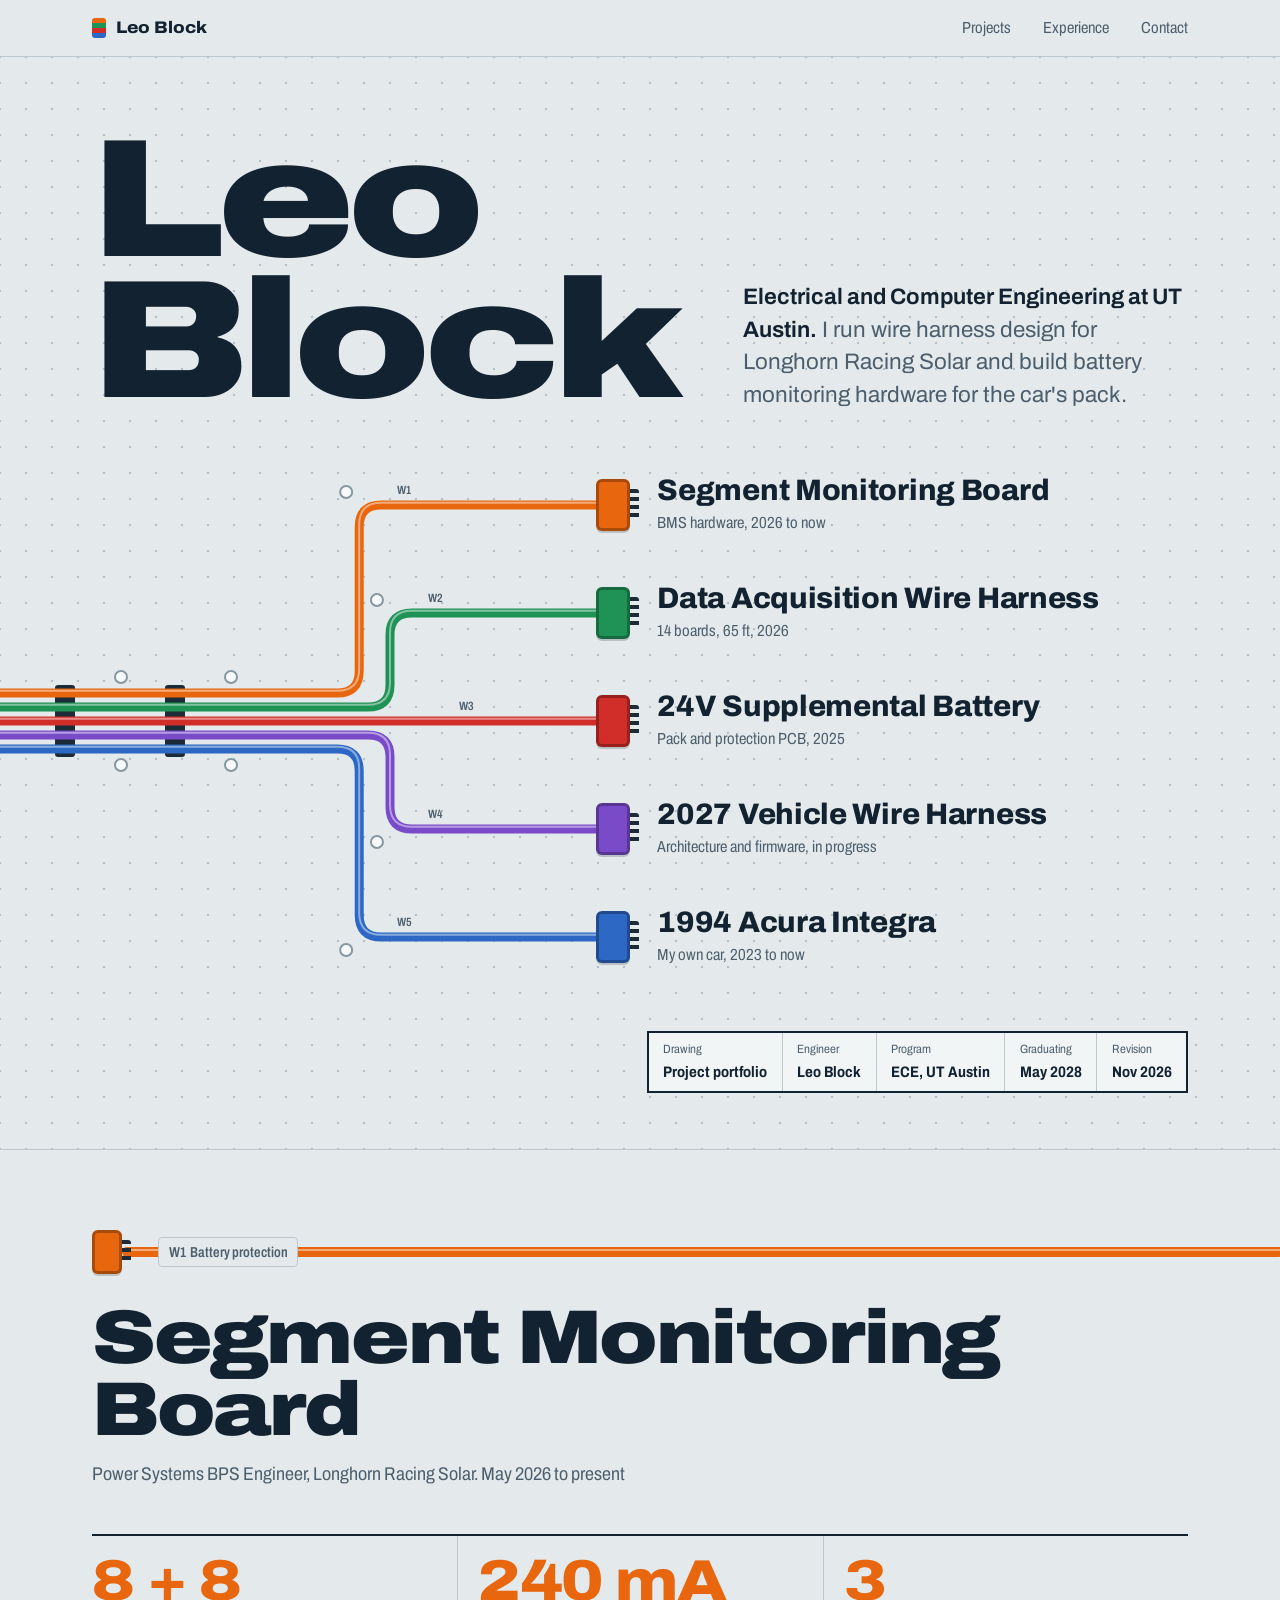
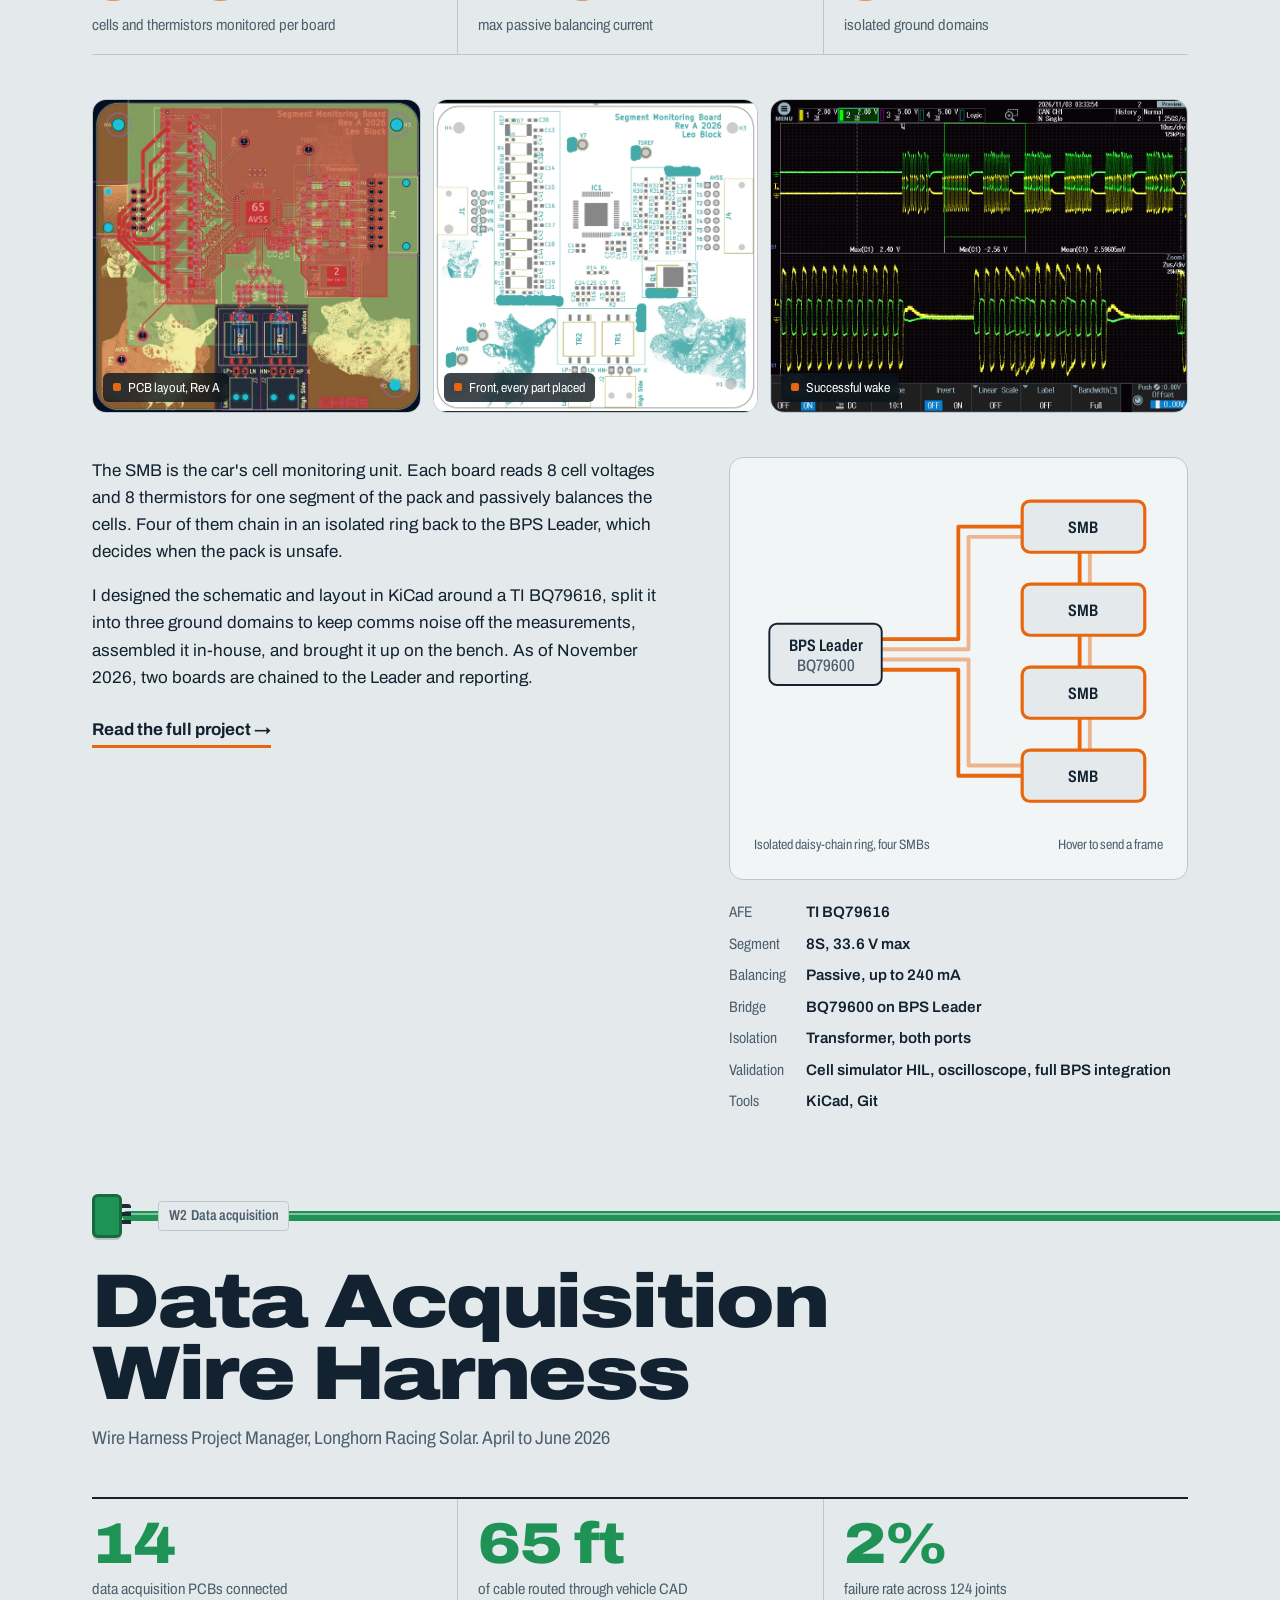
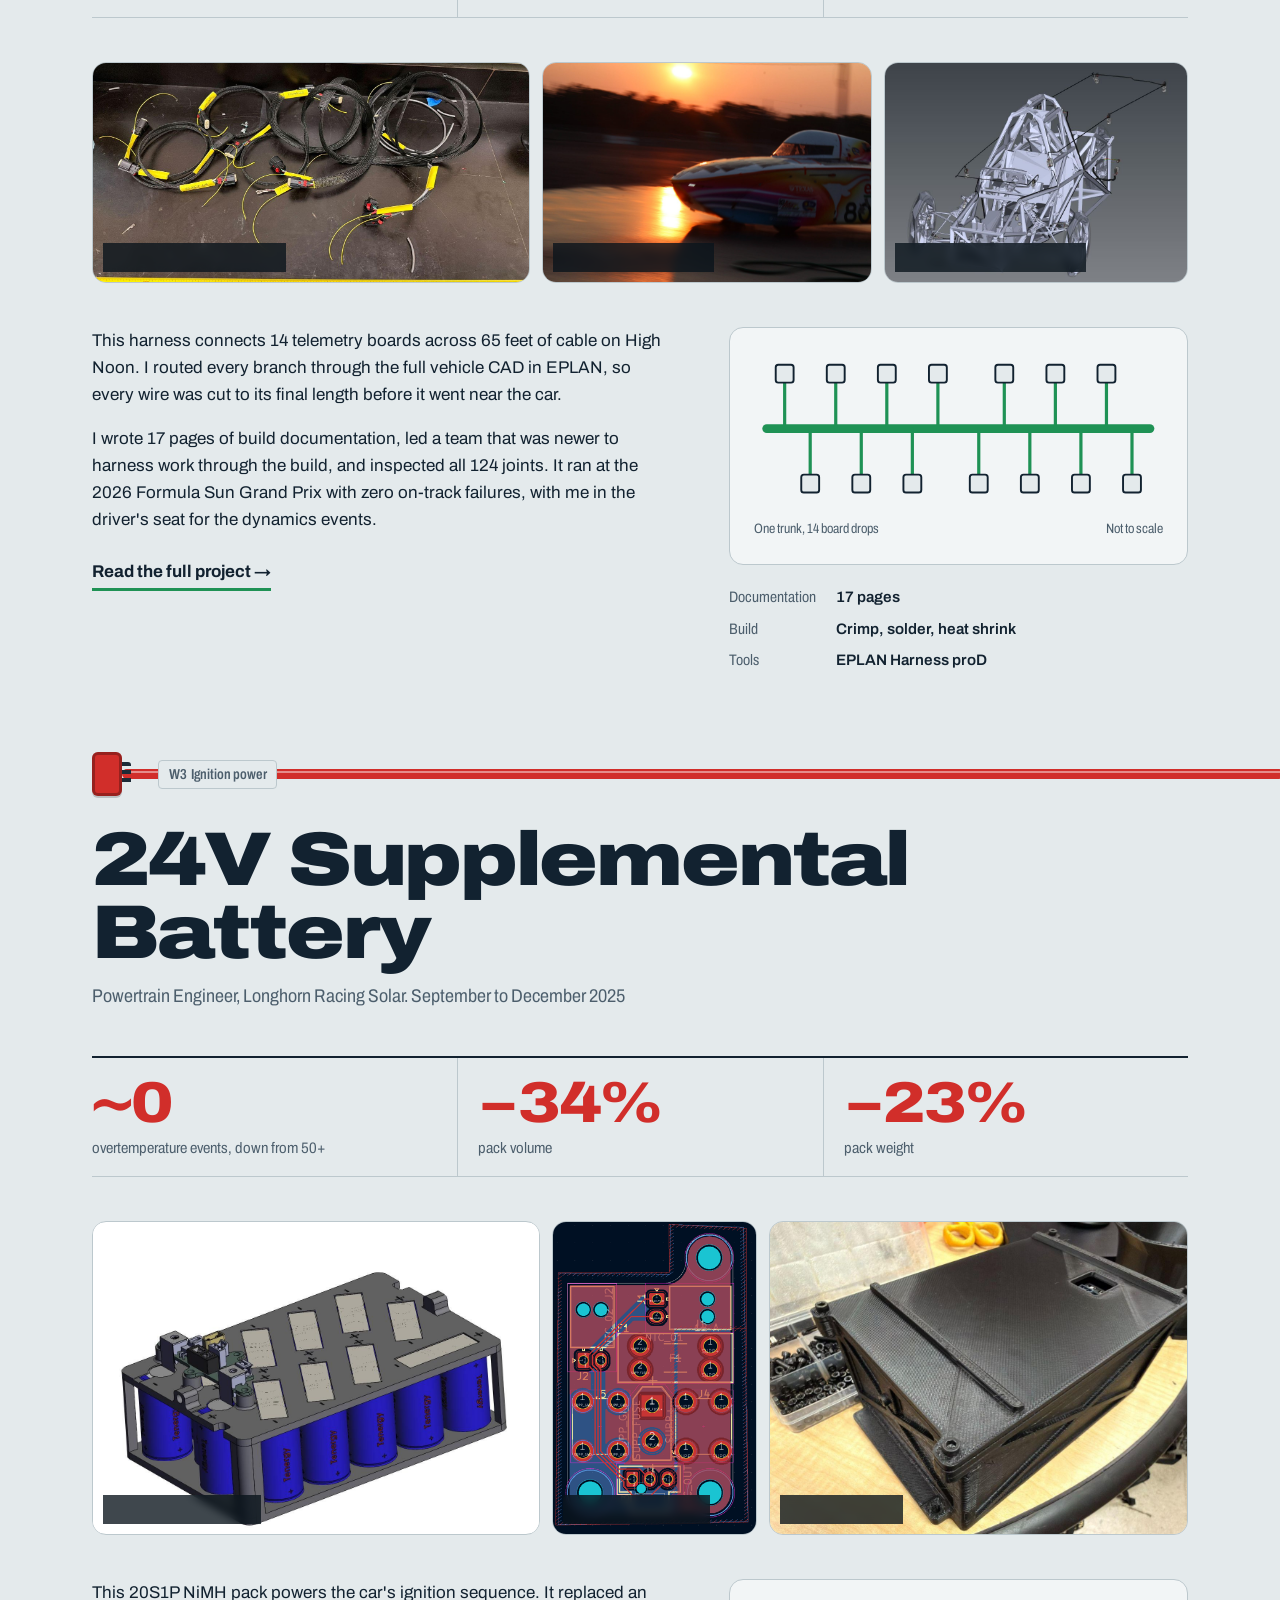
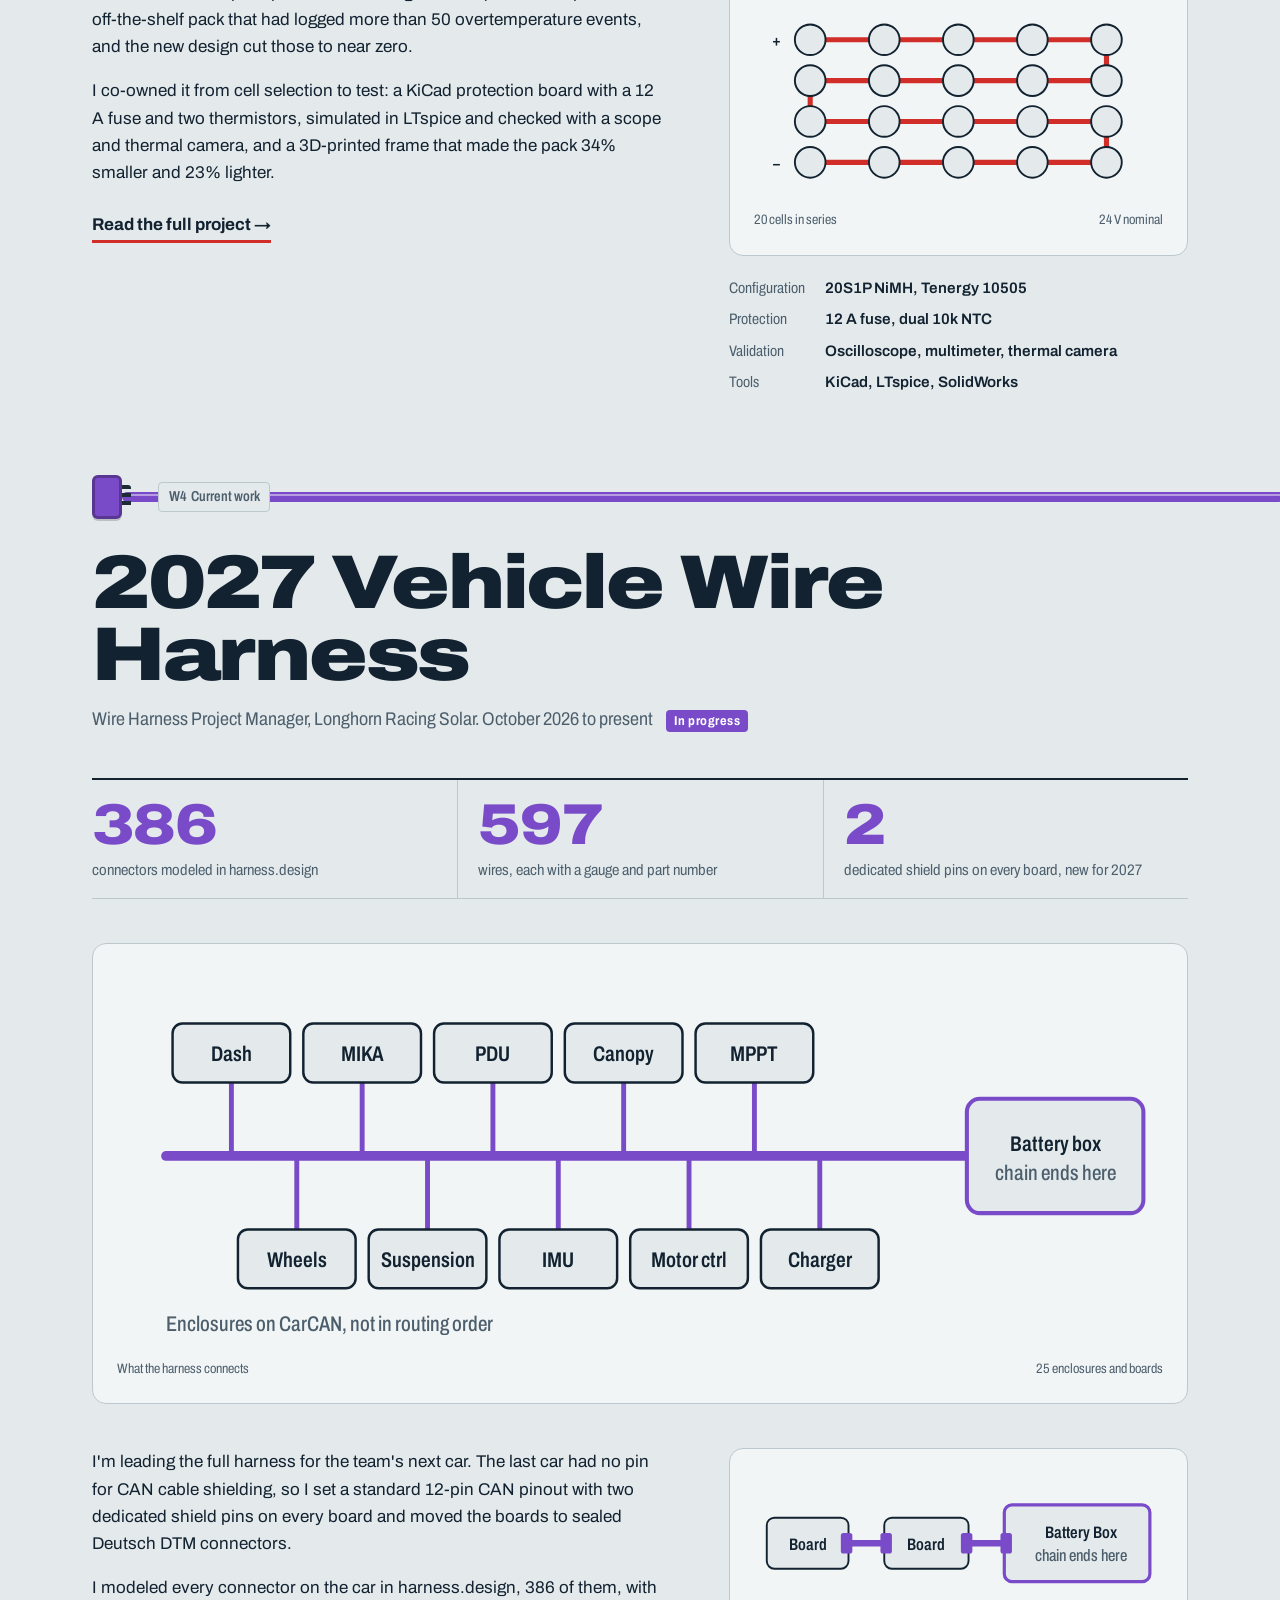
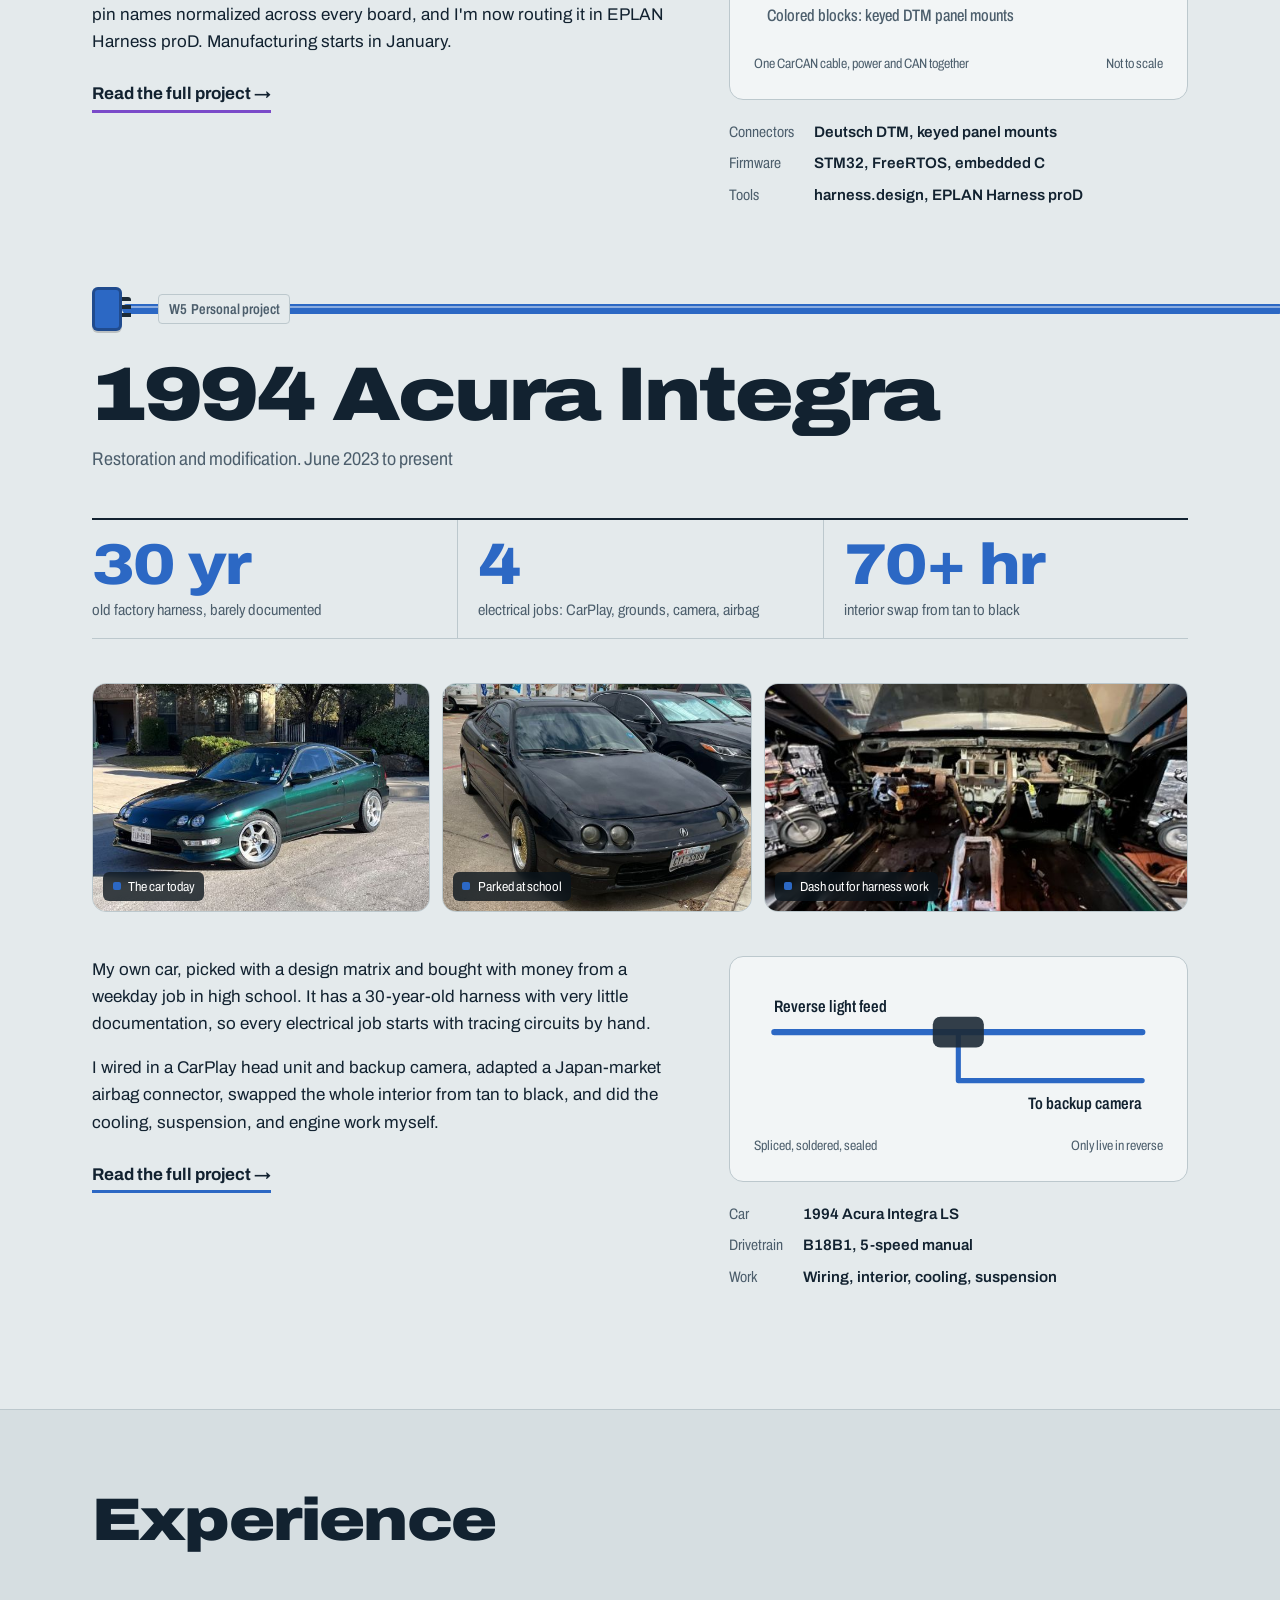
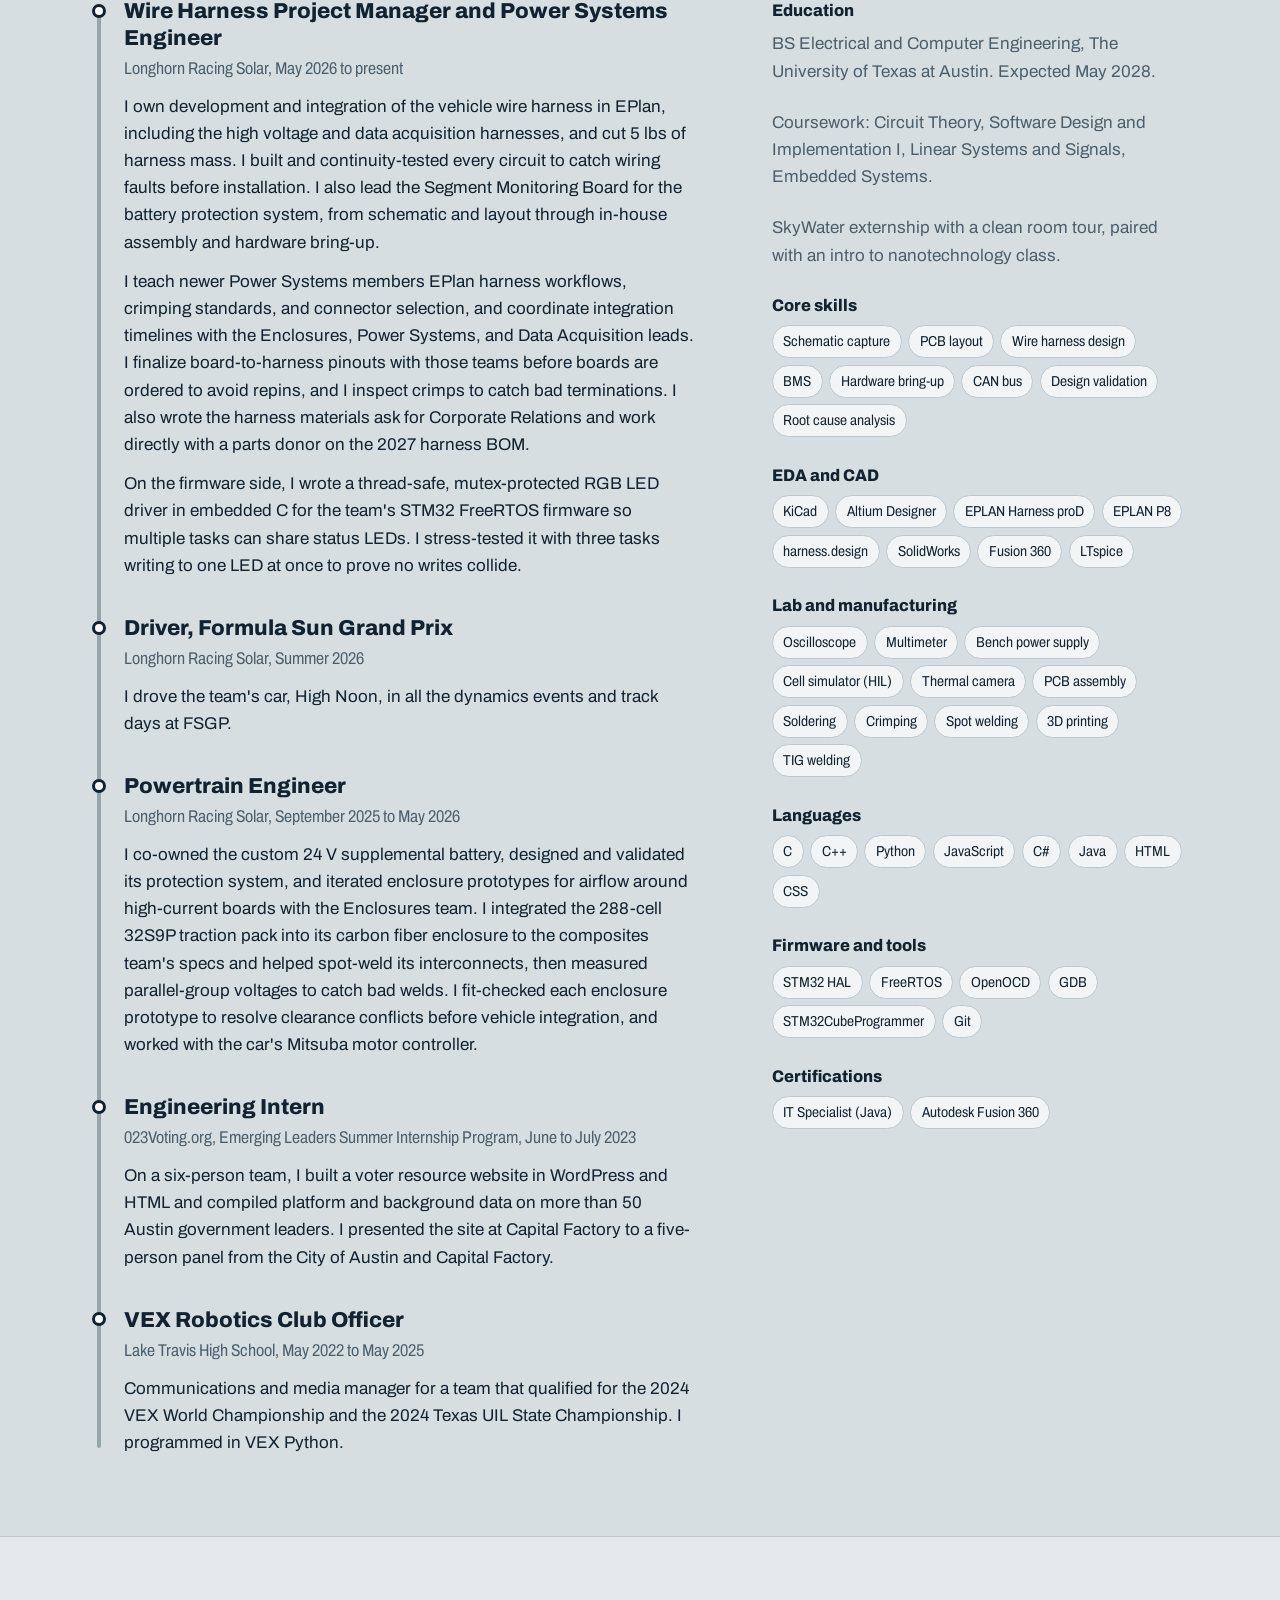
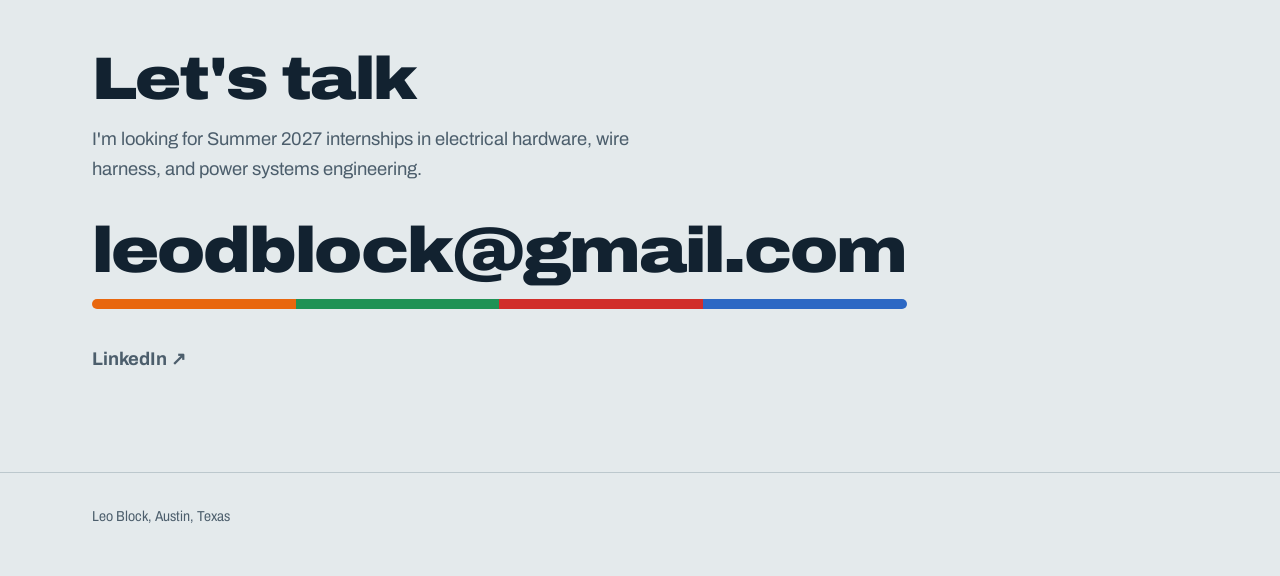
==== index.html @ 430fc5bb "Bring project previews back to the home page; interleave photos in project pages The home page shows" ====
<!DOCTYPE html>
<html lang="en">
<head>
<meta charset="utf-8">
<meta name="viewport" content="width=device-width, initial-scale=1, viewport-fit=cover">
<title>Leo Block, Electrical and Computer Engineering</title>
<meta name="description" content="Leo Block builds wire harnesses and battery electronics for Longhorn Racing Solar.">
<link rel="preconnect" href="https://fonts.googleapis.com">
<link rel="preconnect" href="https://fonts.gstatic.com" crossorigin>
<link href="https://fonts.googleapis.com/css2?family=Archivo:wdth,wght@62..125,300..900&display=swap" rel="stylesheet">
<link rel="stylesheet" href="assets/site.css">
</head>
<body>

<header class="bar">
  <div class="wrap">
    <a class="mark" href="#top"><i aria-hidden="true"></i>Leo Block</a>
    <nav aria-label="Sections">
      <a href="#projects">Projects</a>
      <a href="#experience">Experience</a>
      <a href="#contact">Contact</a>
    </nav>
  </div>
</header>

<section class="hero" id="top" aria-labelledby="name">
  <div class="wrap hero-top">
    <h1 id="name">Leo<br>Block</h1>
    <p class="lede"><b>Electrical and Computer Engineering at UT Austin.</b> I run wire harness design for Longhorn Racing Solar and build battery monitoring hardware for the car's pack.</p>
  </div>

  <div class="loom" id="projects" aria-label="Projects">
    <svg aria-hidden="true"></svg>
    <div class="wrap">
      <ol class="ends">
        <li style="--c:var(--hv)" data-i="0"><a href="#smb"><span class="plug"></span><span class="txt"><span class="name">Segment Monitoring Board</span><span class="meta">BMS hardware, 2026 to now</span></span></a></li>
        <li style="--c:var(--can)" data-i="1"><a href="#telemetry"><span class="plug"></span><span class="txt"><span class="name">Data Acquisition Wire Harness</span><span class="meta">14 boards, 65 ft, 2026</span></span></a></li>
        <li style="--c:var(--batt)" data-i="2"><a href="#battery"><span class="plug"></span><span class="txt"><span class="name">24V Supplemental Battery</span><span class="meta">Pack and protection PCB, 2025</span></span></a></li>
        <li style="--c:var(--sig)" data-i="3"><a href="#harness2027"><span class="plug"></span><span class="txt"><span class="name">2027 Vehicle Wire Harness</span><span class="meta">Architecture and firmware, in progress</span></span></a></li>
        <li style="--c:var(--auto)" data-i="4"><a href="#integra"><span class="plug"></span><span class="txt"><span class="name">1994 Acura Integra</span><span class="meta">My own car, 2023 to now</span></span></a></li>
      </ol>
    </div>
  </div>

  <div class="wrap">
    <div class="tblock" role="group" aria-label="Drawing title block">
      <div><span>Drawing</span><b>Project portfolio</b></div>
      <div><span>Engineer</span><b>Leo Block</b></div>
      <div><span>Program</span><b>ECE, UT Austin</b></div>
      <div><span>Graduating</span><b>May 2028</b></div>
      <div><span>Revision</span><b>Nov 2026</b></div>
    </div>
  </div>
</section>

<main>
<article class="proj" id="smb" style="--c:var(--hv)">
  <div class="wrap">
    <div class="proj-wire"><span class="plug"></span><span class="tag">W1 &nbsp;Battery protection</span></div>
    <h2><a class="h2link" href="smb/">Segment Monitoring Board</a></h2>
    <p class="role">Power Systems BPS Engineer, Longhorn Racing Solar. May 2026 to present</p>
    <div class="stats">
      <div><b>8 + 8</b><span>cells and thermistors monitored per board</span></div>
      <div><b>240 mA</b><span>max passive balancing current</span></div>
      <div><b>3</b><span>isolated ground domains</span></div>
    </div>
  
    <div class="gal"><div class="grow"><figure class="ph" style="--r:1.048"><button type="button" class="zoom" aria-label="Enlarge: KiCad PCB layout of the Segment Monitoring Board"><img src="assets/img/smb-1.jpg" alt="KiCad PCB layout of the Segment Monitoring Board" loading="lazy"></button><figcaption>PCB layout, Rev A</figcaption></figure><figure class="ph light" style="--r:1.034"><button type="button" class="zoom" aria-label="Enlarge: Front of the Segment Monitoring Board with every part placed, from the interactive BOM"><img src="assets/img/smb-6.jpg" alt="Front of the Segment Monitoring Board with every part placed, from the interactive BOM" loading="lazy"></button><figcaption>Front, every part placed</figcaption></figure><figure class="ph" style="--r:1.333"><button type="button" class="zoom" aria-label="Enlarge: Oscilloscope capture of a successful wake command on the daisy chain"><img src="assets/img/smb-3.jpg" alt="Oscilloscope capture of a successful wake command on the daisy chain" loading="lazy"></button><figcaption>Successful wake</figcaption></figure></div></div>
    <div class="body">
      <div><p>The SMB is the car's cell monitoring unit. Each board reads 8 cell voltages and 8 thermistors for one segment of the pack and passively balances the cells. Four of them chain in an isolated ring back to the BPS Leader, which decides when the pack is unsafe.</p><p>I designed the schematic and layout in KiCad around a TI BQ79616, split it into three ground domains to keep comms noise off the measurements, assembled it in-house, and brought it up on the bench. As of November 2026, two boards are chained to the Leader and reporting.</p><a class="more read" href="smb/">Read the full project &rarr;</a></div>
      <div><figure class="fig">
          <svg viewBox="0 0 320 265" role="img" aria-label="Daisy-chain ring from the BPS Leader board through four segment monitoring boards and back">
            <path class="route" stroke-width="3" d="M100,123 H160 V35 H210 M255,55 V80 M255,120 V145 M255,185 V210 M210,230 H160 V147 H100"/>
            <path class="route" stroke-width="3" opacity=".45" d="M100,131 H168 V43 H210 M263,55 V80 M263,120 V145 M263,185 V210 M210,222 H168 V139 H100"/>
            <path class="fpulse" pathLength="1" d="M100,123 H160 V35 H300 V230 H160 V147 H100"/>
            <rect class="box" x="12" y="111" width="88" height="48" rx="6"/>
            <rect class="box" x="210" y="15" width="96" height="40" rx="6" style="stroke:var(--c);stroke-width:2.5"/>
            <rect class="box" x="210" y="80" width="96" height="40" rx="6" style="stroke:var(--c);stroke-width:2.5"/>
            <rect class="box" x="210" y="145" width="96" height="40" rx="6" style="stroke:var(--c);stroke-width:2.5"/>
            <rect class="box" x="210" y="210" width="96" height="40" rx="6" style="stroke:var(--c);stroke-width:2.5"/>
            <text x="56" y="132" text-anchor="middle">BPS Leader</text>
            <text x="56" y="148" text-anchor="middle" class="soft">BQ79600</text>
            <text x="258" y="40" text-anchor="middle">SMB</text>
            <text x="258" y="105" text-anchor="middle">SMB</text>
            <text x="258" y="170" text-anchor="middle">SMB</text>
            <text x="258" y="235" text-anchor="middle">SMB</text>
          </svg>
          <figcaption><span>Isolated daisy-chain ring, four SMBs</span><span>Hover to send a frame</span></figcaption>
        </figure><dl class="specs">
          <dt>AFE</dt><dd>TI BQ79616</dd>
          <dt>Segment</dt><dd>8S, 33.6 V max</dd>
          <dt>Balancing</dt><dd>Passive, up to 240 mA</dd>
          <dt>Bridge</dt><dd>BQ79600 on BPS Leader</dd>
          <dt>Isolation</dt><dd>Transformer, both ports</dd>
          <dt>Validation</dt><dd>Cell simulator HIL, oscilloscope, full BPS integration</dd>
          <dt>Tools</dt><dd>KiCad, Git</dd>
        </dl></div>
    </div>
  </div>
</article>
<article class="proj" id="telemetry" style="--c:var(--can)">
  <div class="wrap">
    <div class="proj-wire"><span class="plug"></span><span class="tag">W2 &nbsp;Data acquisition</span></div>
    <h2><a class="h2link" href="data-acquisition-harness/">Data Acquisition Wire Harness</a></h2>
    <p class="role">Wire Harness Project Manager, Longhorn Racing Solar. April to June 2026</p>
    <div class="stats">
      <div><b>14</b><span>data acquisition PCBs connected</span></div>
      <div><b>65 ft</b><span>of cable routed through vehicle CAD</span></div>
      <div><b>2%</b><span>failure rate across 124 joints</span></div>
    </div>
  
    <div class="gal"><div class="grow"><figure class="ph" style="--r:1.991"><button type="button" class="zoom" aria-label="Enlarge: Hand-built data acquisition harness with labeled connectors on a lab bench"><img src="assets/img/data-acquisition-harness-1.jpg" alt="Hand-built data acquisition harness with labeled connectors on a lab bench" loading="lazy"></button><figcaption>Finished harness on the bench</figcaption></figure><figure class="ph" style="--r:1.5"><button type="button" class="zoom" aria-label="Enlarge: High Noon driving at sunset at the Formula Sun Grand Prix"><img src="assets/img/data-acquisition-harness-6.jpg" alt="High Noon driving at sunset at the Formula Sun Grand Prix" loading="lazy"></button><figcaption>High Noon at FSGP 2026</figcaption></figure><figure class="ph" style="--r:1.381"><button type="button" class="zoom" aria-label="Enlarge: Harness routing shown in the vehicle CAD model"><img src="assets/img/data-acquisition-harness-2.jpg" alt="Harness routing shown in the vehicle CAD model" loading="lazy"></button><figcaption>Routed through full vehicle CAD</figcaption></figure></div></div>
    <div class="body">
      <div><p>This harness connects 14 telemetry boards across 65 feet of cable on High Noon. I routed every branch through the full vehicle CAD in EPLAN, so every wire was cut to its final length before it went near the car.</p><p>I wrote 17 pages of build documentation, led a team that was newer to harness work through the build, and inspected all 124 joints. It ran at the 2026 Formula Sun Grand Prix with zero on-track failures, with me in the driver's seat for the dynamics events.</p><a class="more read" href="data-acquisition-harness/">Read the full project &rarr;</a></div>
      <div><figure class="fig">
          <svg viewBox="0 0 320 120" role="img" aria-label="One harness trunk with fourteen branches to circuit boards">
            <path class="route" stroke-width="7" d="M10,60 H310"/>
            <g class="route" stroke-width="2.5">
              <path d="M24,60V24M44,60V96M64,60V24M84,60V96M104,60V24M124,60V96M144,60V24M176,60V96M196,60V24M216,60V96M236,60V24M256,60V96M276,60V24M296,60V96"/>
            </g>
            <path class="fpulse" pathLength="1" d="M10,60 H310"/>
            <g class="box">
              <rect x="17" y="10" width="14" height="14" rx="2"/><rect x="37" y="96" width="14" height="14" rx="2"/><rect x="57" y="10" width="14" height="14" rx="2"/><rect x="77" y="96" width="14" height="14" rx="2"/><rect x="97" y="10" width="14" height="14" rx="2"/><rect x="117" y="96" width="14" height="14" rx="2"/><rect x="137" y="10" width="14" height="14" rx="2"/><rect x="169" y="96" width="14" height="14" rx="2"/><rect x="189" y="10" width="14" height="14" rx="2"/><rect x="209" y="96" width="14" height="14" rx="2"/><rect x="229" y="10" width="14" height="14" rx="2"/><rect x="249" y="96" width="14" height="14" rx="2"/><rect x="269" y="10" width="14" height="14" rx="2"/><rect x="289" y="96" width="14" height="14" rx="2"/>
            </g>
          </svg>
          <figcaption><span>One trunk, 14 board drops</span><span>Not to scale</span></figcaption>
        </figure><dl class="specs">
          <dt>Documentation</dt><dd>17 pages</dd>
          <dt>Build</dt><dd>Crimp, solder, heat shrink</dd>
          <dt>Tools</dt><dd>EPLAN Harness proD</dd>
        </dl></div>
    </div>
  </div>
</article>
<article class="proj" id="battery" style="--c:var(--batt)">
  <div class="wrap">
    <div class="proj-wire"><span class="plug"></span><span class="tag">W3 &nbsp;Ignition power</span></div>
    <h2><a class="h2link" href="supplemental-battery/">24V Supplemental Battery</a></h2>
    <p class="role">Powertrain Engineer, Longhorn Racing Solar. September to December 2025</p>
    <div class="stats">
      <div><b>~0</b><span>overtemperature events, down from 50+</span></div>
      <div><b>&minus;34%</b><span>pack volume</span></div>
      <div><b>&minus;23%</b><span>pack weight</span></div>
    </div>
  
    <div class="gal"><div class="grow"><figure class="ph light" style="--r:1.433"><button type="button" class="zoom" aria-label="Enlarge: CAD model of NiMH cells seated in the 3D-printed frame"><img src="assets/img/supplemental-battery-1.jpg" alt="CAD model of NiMH cells seated in the 3D-printed frame" loading="lazy"></button><figcaption>Cells in the 20-cell frame</figcaption></figure><figure class="ph" style="--r:0.655"><button type="button" class="zoom" aria-label="Enlarge: Third revision of the protection PCB in KiCad"><img src="assets/img/supplemental-battery-8.png" alt="Third revision of the protection PCB in KiCad" loading="lazy"></button><figcaption>Protection PCB, Rev 3</figcaption></figure><figure class="ph" style="--r:1.34"><button type="button" class="zoom" aria-label="Enlarge: 3D-printed battery enclosure on a workbench"><img src="assets/img/supplemental-battery-4.jpg" alt="3D-printed battery enclosure on a workbench" loading="lazy"></button><figcaption>Printed enclosure</figcaption></figure></div></div>
    <div class="body">
      <div><p>This 20S1P NiMH pack powers the car's ignition sequence. It replaced an off-the-shelf pack that had logged more than 50 overtemperature events, and the new design cut those to near zero.</p><p>I co-owned it from cell selection to test: a KiCad protection board with a 12 A fuse and two thermistors, simulated in LTspice and checked with a scope and thermal camera, and a 3D-printed frame that made the pack 34% smaller and 23% lighter.</p><a class="more read" href="supplemental-battery/">Read the full project &rarr;</a></div>
      <div><figure class="fig">
          <svg viewBox="0 0 320 150" role="img" aria-label="Twenty cells in series arranged in four rows of five">
            <path class="route" stroke-width="4" d="M44,28 H276 V60 H44 V92 H276 V124 H44"/>
            <path class="fpulse" pathLength="1" d="M44,28 H276 V60 H44 V92 H276 V124 H44"/>
            <g class="box">
              <circle cx="44" cy="28" r="12"/><circle cx="102" cy="28" r="12"/><circle cx="160" cy="28" r="12"/><circle cx="218" cy="28" r="12"/><circle cx="276" cy="28" r="12"/>
              <circle cx="44" cy="60" r="12"/><circle cx="102" cy="60" r="12"/><circle cx="160" cy="60" r="12"/><circle cx="218" cy="60" r="12"/><circle cx="276" cy="60" r="12"/>
              <circle cx="44" cy="92" r="12"/><circle cx="102" cy="92" r="12"/><circle cx="160" cy="92" r="12"/><circle cx="218" cy="92" r="12"/><circle cx="276" cy="92" r="12"/>
              <circle cx="44" cy="124" r="12"/><circle cx="102" cy="124" r="12"/><circle cx="160" cy="124" r="12"/><circle cx="218" cy="124" r="12"/><circle cx="276" cy="124" r="12"/>
            </g>
            <text x="18" y="33" text-anchor="middle">+</text>
            <text x="18" y="129" text-anchor="middle">&minus;</text>
          </svg>
          <figcaption><span>20 cells in series</span><span>24 V nominal</span></figcaption>
        </figure><dl class="specs">
          <dt>Configuration</dt><dd>20S1P NiMH, Tenergy 10505</dd>
          <dt>Protection</dt><dd>12 A fuse, dual 10k NTC</dd>
          <dt>Validation</dt><dd>Oscilloscope, multimeter, thermal camera</dd>
          <dt>Tools</dt><dd>KiCad, LTspice, SolidWorks</dd>
        </dl></div>
    </div>
  </div>
</article>
<article class="proj" id="harness2027" style="--c:var(--sig)">
  <div class="wrap">
    <div class="proj-wire"><span class="plug"></span><span class="tag">W4 &nbsp;Current work</span></div>
    <h2><a class="h2link" href="vehicle-harness-2027/">2027 Vehicle Wire Harness</a></h2>
    <p class="role">Wire Harness Project Manager, Longhorn Racing Solar. October 2026 to present <span class="wip">In progress</span></p>
    <div class="stats">
      <div><b>386</b><span>connectors modeled in harness.design</span></div>
      <div><b>597</b><span>wires, each with a gauge and part number</span></div>
      <div><b>2</b><span>dedicated shield pins on every board, new for 2027</span></div>
    </div>
  
    <div class="figrow" style="margin-top:clamp(1.75rem,4vw,2.75rem)"><figure class="fig">
          <svg viewBox="0 0 640 230" role="img" aria-label="Enclosures on the 2027 harness hanging off one CarCAN trunk that ends at the battery box">
            <path class="route" stroke-width="6" d="M30,115 H520"/>
            <path class="fpulse" pathLength="1" d="M30,115 H520"/>
            <g class="route" stroke-width="3"><path d="M70,115V70 M150,115V70 M230,115V70 M310,115V70 M390,115V70 M110,115V160 M190,115V160 M270,115V160 M350,115V160 M430,115V160"/></g>
            <g class="box">
              <rect x="34" y="34" width="72" height="36" rx="6"/><rect x="114" y="34" width="72" height="36" rx="6"/><rect x="194" y="34" width="72" height="36" rx="6"/><rect x="274" y="34" width="72" height="36" rx="6"/><rect x="354" y="34" width="72" height="36" rx="6"/>
              <rect x="74" y="160" width="72" height="36" rx="6"/><rect x="154" y="160" width="72" height="36" rx="6"/><rect x="234" y="160" width="72" height="36" rx="6"/><rect x="314" y="160" width="72" height="36" rx="6"/><rect x="394" y="160" width="72" height="36" rx="6"/>
            </g>
            <rect class="box" x="520" y="80" width="108" height="70" rx="8" style="stroke:var(--c);stroke-width:2.5"/>
            <text x="70" y="57" text-anchor="middle">Dash</text><text x="150" y="57" text-anchor="middle">MIKA</text><text x="230" y="57" text-anchor="middle">PDU</text><text x="310" y="57" text-anchor="middle">Canopy</text><text x="390" y="57" text-anchor="middle">MPPT</text>
            <text x="110" y="183" text-anchor="middle">Wheels</text><text x="190" y="183" text-anchor="middle">Suspension</text><text x="270" y="183" text-anchor="middle">IMU</text><text x="350" y="183" text-anchor="middle">Motor ctrl</text><text x="430" y="183" text-anchor="middle">Charger</text>
            <text x="574" y="112" text-anchor="middle">Battery box</text><text x="574" y="130" text-anchor="middle" class="soft">chain ends here</text>
            <text x="30" y="222" class="soft">Enclosures on CarCAN, not in routing order</text>
          </svg>
          <figcaption><span>What the harness connects</span><span>25 enclosures and boards</span></figcaption>
        </figure></div>
    <div class="body">
      <div><p>I'm leading the full harness for the team's next car. The last car had no pin for CAN cable shielding, so I set a standard 12-pin CAN pinout with two dedicated shield pins on every board and moved the boards to sealed Deutsch DTM connectors.</p><p>I modeled every connector on the car in harness.design, 386 of them, with pin names normalized across every board, and I'm now routing it in EPLAN Harness proD. Manufacturing starts in January.</p><a class="more read" href="vehicle-harness-2027/">Read the full project &rarr;</a></div>
      <div><figure class="fig">
          <svg viewBox="0 0 320 130" role="img" aria-label="CarCAN chained through two enclosures and ending at the battery box">
            <path class="route" stroke-width="5" d="M74,55 H102 M168,55 H196"/>
            <path class="fpulse" pathLength="1" d="M14,55 H300"/>
            <rect class="box" x="10" y="35" width="64" height="40" rx="6"/>
            <rect class="box" x="102" y="35" width="66" height="40" rx="6"/>
            <rect class="box" x="196" y="25" width="114" height="60" rx="6" style="stroke:var(--c);stroke-width:2.5"/>
            <rect x="68" y="47" width="9" height="16" rx="2" fill="var(--c)"/><rect x="99" y="47" width="9" height="16" rx="2" fill="var(--c)"/><rect x="162" y="47" width="9" height="16" rx="2" fill="var(--c)"/><rect x="193" y="47" width="9" height="16" rx="2" fill="var(--c)"/>
            <text x="42" y="60" text-anchor="middle">Board</text>
            <text x="135" y="60" text-anchor="middle">Board</text>
            <text x="256" y="51" text-anchor="middle">Battery Box</text>
            <text x="256" y="69" text-anchor="middle" class="soft">chain ends here</text>
            <text x="10" y="116" class="soft">Colored blocks: keyed DTM panel mounts</text>
          </svg>
          <figcaption><span>One CarCAN cable, power and CAN together</span><span>Not to scale</span></figcaption>
        </figure><dl class="specs">
          <dt>Connectors</dt><dd>Deutsch DTM, keyed panel mounts</dd>
          <dt>Firmware</dt><dd>STM32, FreeRTOS, embedded C</dd>
          <dt>Tools</dt><dd>harness.design, EPLAN Harness proD</dd>
        </dl></div>
    </div>
  </div>
</article>
<article class="proj" id="integra" style="--c:var(--auto)">
  <div class="wrap">
    <div class="proj-wire"><span class="plug"></span><span class="tag">W5 &nbsp;Personal project</span></div>
    <h2><a class="h2link" href="integra/">1994 Acura Integra</a></h2>
    <p class="role">Restoration and modification. June 2023 to present</p>
    <div class="stats">
      <div><b>30 yr</b><span>old factory harness, barely documented</span></div>
      <div><b>4</b><span>electrical jobs: CarPlay, grounds, camera, airbag</span></div>
      <div><b>70+ hr</b><span>interior swap from tan to black</span></div>
    </div>
  
    <div class="gal"><div class="grow"><figure class="ph" style="--r:1.48"><button type="button" class="zoom" aria-label="Enlarge: Green 1994 Acura Integra parked in a driveway"><img src="assets/img/integra-1.jpg" alt="Green 1994 Acura Integra parked in a driveway" loading="lazy"></button><figcaption>The car today</figcaption></figure><figure class="ph" style="--r:1.357"><button type="button" class="zoom" aria-label="Enlarge: Black 1994 Acura Integra in a parking lot"><img src="assets/img/integra-2.jpg" alt="Black 1994 Acura Integra in a parking lot" loading="lazy"></button><figcaption>Parked at school</figcaption></figure><figure class="ph" style="--r:1.861"><button type="button" class="zoom" aria-label="Enlarge: Integra interior with the dashboard removed, exposing the wiring"><img src="assets/img/integra-3.jpg" alt="Integra interior with the dashboard removed, exposing the wiring" loading="lazy"></button><figcaption>Dash out for harness work</figcaption></figure></div></div>
    <div class="body">
      <div><p>My own car, picked with a design matrix and bought with money from a weekday job in high school. It has a 30-year-old harness with very little documentation, so every electrical job starts with tracing circuits by hand.</p><p>I wired in a CarPlay head unit and backup camera, adapted a Japan-market airbag connector, swapped the whole interior from tan to black, and did the cooling, suspension, and engine work myself.</p><a class="more read" href="integra/">Read the full project &rarr;</a></div>
      <div><figure class="fig">
          <svg viewBox="0 0 320 110" role="img" aria-label="Reverse light circuit tapped to power a backup camera">
            <path class="route" stroke-width="5" d="M16,40 H304"/>
            <path class="route" stroke-width="4" d="M160,40 V78 H304"/>
            <path class="fpulse" pathLength="1" d="M16,40 H160 V78 H304"/>
            <rect x="140" y="28" width="40" height="24" rx="6" fill="var(--tape)" opacity=".9"/>
            <text x="16" y="24">Reverse light feed</text>
            <text x="304" y="100" text-anchor="end">To backup camera</text>
          </svg>
          <figcaption><span>Spliced, soldered, sealed</span><span>Only live in reverse</span></figcaption>
        </figure><dl class="specs"><dt>Car</dt><dd>1994 Acura Integra LS</dd><dt>Drivetrain</dt><dd>B18B1, 5-speed manual</dd><dt>Work</dt><dd>Wiring, interior, cooling, suspension</dd></dl></div>
    </div>
  </div>
</article>
</main>

<section class="exp" id="experience" aria-labelledby="exp-h">
  <div class="wrap">
    <h2 class="h2" id="exp-h">Experience</h2>
    <div class="exp-grid">
      <div class="timeline">
        <div class="job">
          <h3>Wire Harness Project Manager and Power Systems Engineer</h3>
          <p class="meta">Longhorn Racing Solar, May 2026 to present</p>
          <p>I own development and integration of the vehicle wire harness in EPlan, including the high voltage and data acquisition harnesses, and cut 5 lbs of harness mass. I built and continuity-tested every circuit to catch wiring faults before installation. I also lead the Segment Monitoring Board for the battery protection system, from schematic and layout through in-house assembly and hardware bring-up.</p>
          <p>I teach newer Power Systems members EPlan harness workflows, crimping standards, and connector selection, and coordinate integration timelines with the Enclosures, Power Systems, and Data Acquisition leads. I finalize board-to-harness pinouts with those teams before boards are ordered to avoid repins, and I inspect crimps to catch bad terminations. I also wrote the harness materials ask for Corporate Relations and work directly with a parts donor on the 2027 harness BOM.</p>
          <p>On the firmware side, I wrote a thread-safe, mutex-protected RGB LED driver in embedded C for the team's STM32 FreeRTOS firmware so multiple tasks can share status LEDs. I stress-tested it with three tasks writing to one LED at once to prove no writes collide.</p>
        </div>
        <div class="job">
          <h3>Driver, Formula Sun Grand Prix</h3>
          <p class="meta">Longhorn Racing Solar, Summer 2026</p>
          <p>I drove the team's car, High Noon, in all the dynamics events and track days at FSGP.</p>
        </div>
        <div class="job">
          <h3>Powertrain Engineer</h3>
          <p class="meta">Longhorn Racing Solar, September 2025 to May 2026</p>
          <p>I co-owned the custom 24 V supplemental battery, designed and validated its protection system, and iterated enclosure prototypes for airflow around high-current boards with the Enclosures team. I integrated the 288-cell 32S9P traction pack into its carbon fiber enclosure to the composites team's specs and helped spot-weld its interconnects, then measured parallel-group voltages to catch bad welds. I fit-checked each enclosure prototype to resolve clearance conflicts before vehicle integration, and worked with the car's Mitsuba motor controller.</p>
        </div>
        <div class="job">
          <h3>Engineering Intern</h3>
          <p class="meta">023Voting.org, Emerging Leaders Summer Internship Program, June to July 2023</p>
          <p>On a six-person team, I built a voter resource website in WordPress and HTML and compiled platform and background data on more than 50 Austin government leaders. I presented the site at Capital Factory to a five-person panel from the City of Austin and Capital Factory.</p>
        </div>
        <div class="job">
          <h3>VEX Robotics Club Officer</h3>
          <p class="meta">Lake Travis High School, May 2022 to May 2025</p>
          <p>Communications and media manager for a team that qualified for the 2024 VEX World Championship and the 2024 Texas UIL State Championship. I programmed in VEX Python.</p>
        </div>
      </div>
      <div class="col">
        <h3>Education</h3>
        <p>BS Electrical and Computer Engineering, The University of Texas at Austin. Expected May 2028.</p>
        <p>Coursework: Circuit Theory, Software Design and Implementation I, Linear Systems and Signals, Embedded Systems.</p>
        <p>SkyWater externship with a clean room tour, paired with an intro to nanotechnology class.</p>
        <h3>Core skills</h3>
        <ul class="chips"><li>Schematic capture</li><li>PCB layout</li><li>Wire harness design</li><li>BMS</li><li>Hardware bring-up</li><li>CAN bus</li><li>Design validation</li><li>Root cause analysis</li></ul>
        <h3>EDA and CAD</h3>
        <ul class="chips"><li>KiCad</li><li>Altium Designer</li><li>EPLAN Harness proD</li><li>EPLAN P8</li><li>harness.design</li><li>SolidWorks</li><li>Fusion 360</li><li>LTspice</li></ul>
        <h3>Lab and manufacturing</h3>
        <ul class="chips"><li>Oscilloscope</li><li>Multimeter</li><li>Bench power supply</li><li>Cell simulator (HIL)</li><li>Thermal camera</li><li>PCB assembly</li><li>Soldering</li><li>Crimping</li><li>Spot welding</li><li>3D printing</li><li>TIG welding</li></ul>
        <h3>Languages</h3>
        <ul class="chips"><li>C</li><li>C++</li><li>Python</li><li>JavaScript</li><li>C#</li><li>Java</li><li>HTML</li><li>CSS</li></ul>
        <h3>Firmware and tools</h3>
        <ul class="chips"><li>STM32 HAL</li><li>FreeRTOS</li><li>OpenOCD</li><li>GDB</li><li>STM32CubeProgrammer</li><li>Git</li></ul>
        <h3>Certifications</h3>
        <ul class="chips"><li>IT Specialist (Java)</li><li>Autodesk Fusion 360</li></ul>
      </div>
    </div>
  </div>
</section>

<section class="contact" id="contact" aria-labelledby="contact-h">
  <div class="wrap">
    <h2 class="h2" id="contact-h">Let's talk</h2>
    <p>I'm looking for Summer 2027 internships in electrical hardware, wire harness, and power systems engineering.</p>
    <a class="mail" href="mailto:leodblock@gmail.com">leodblock@gmail.com</a>
    <p><a class="more" href="https://www.linkedin.com/in/leo-block" target="_blank" rel="noopener">LinkedIn &#8599;</a></p>
  </div>
</section>

<dialog class="lb" id="lb"><button type="button" aria-label="Close">&times;</button><img alt=""><p></p></dialog>
<footer><div class="wrap">Leo Block, Austin, Texas</div></footer>
<script src="assets/site.js"></script>
</body>
</html>
---- assets/site.css ----
:root{
  --board:#E4EAEC;
  --board-2:#D6DEE1;
  --panel:#F2F5F6;
  --ink:#122230;
  --ink-soft:#4C5E6C;
  --rule:#BCC8CD;
  --dot:#B3C1C7;
  --peg:#F7F9FA;
  --peg-edge:#8597A1;
  --tape:#1D2B37;
  --hv:#E8670E; --can:#1F9255; --batt:#D12E2A; --sig:#7A4BC9; --auto:#2C68C4;
  --sheen:rgba(255,255,255,.45);
  --pulse:#FFFFFF;
  --font:"Archivo","Helvetica Neue",Arial,sans-serif;
}
@media (prefers-color-scheme: dark){
  :root:not([data-theme="light"]){
    --board:#0F1E27; --board-2:#132632; --panel:#162C39; --ink:#E9F0F2; --ink-soft:#97ABB6;
    --rule:#24404F; --dot:#22404F; --peg:#C9D6DC; --peg-edge:#0A161D; --tape:#3C5868;
    --hv:#FF7A1F; --can:#2DBE70; --batt:#F0453F; --sig:#A27BF2; --auto:#4D8CF0; --sheen:rgba(255,255,255,.3);
  }
}
:root[data-theme="dark"]{
  --board:#0F1E27; --board-2:#132632; --panel:#162C39; --ink:#E9F0F2; --ink-soft:#97ABB6;
  --rule:#24404F; --dot:#22404F; --peg:#C9D6DC; --peg-edge:#0A161D; --tape:#3C5868;
  --hv:#FF7A1F; --can:#2DBE70; --batt:#F0453F; --sig:#A27BF2; --auto:#4D8CF0; --sheen:rgba(255,255,255,.3);
}
:root{box-sizing:border-box;padding-top:env(safe-area-inset-top,0px);padding-bottom:env(safe-area-inset-bottom,0px)}
*,*::before,*::after{box-sizing:inherit}
html{scroll-padding-top:calc(env(safe-area-inset-top,0px) + 4rem);scroll-behavior:smooth}
@media (prefers-reduced-motion:reduce){html{scroll-behavior:auto}}
body{margin:0;background:var(--board);color:var(--ink);font-family:var(--font);font-size:1.0625rem;line-height:1.6;-webkit-font-smoothing:antialiased;overflow-x:hidden}
img,svg{max-width:100%}
a{color:inherit}
:focus-visible{outline:3px solid var(--hv);outline-offset:3px;border-radius:3px}
.wrap{max-width:74rem;margin:0 auto;padding:0 clamp(1.25rem,4vw,2.75rem)}

/* top bar */
.bar{position:sticky;top:env(safe-area-inset-top,0px);z-index:10;background:color-mix(in srgb,var(--board) 82%,transparent);backdrop-filter:blur(10px);-webkit-backdrop-filter:blur(10px);border-bottom:1px solid var(--rule)}
.bar .wrap{display:flex;align-items:center;justify-content:space-between;height:3.5rem;gap:1rem}
.bar .mark{display:flex;align-items:center;gap:.6rem;text-decoration:none;font-weight:800;font-stretch:110%;font-size:1.05rem}
.bar .mark i{display:block;width:14px;height:20px;border-radius:3px;background:linear-gradient(var(--hv) 0 25%,var(--can) 25% 50%,var(--batt) 50% 75%,var(--auto) 75%)}
.bar nav{display:flex;gap:clamp(.9rem,3vw,2rem);font-stretch:80%;font-size:1rem}
.bar nav a{text-decoration:none;color:var(--ink-soft)}
.bar nav a:hover{color:var(--ink)}

/* hero */
.hero{position:relative;background-image:radial-gradient(circle,var(--dot) 1.3px,transparent 1.6px);background-size:26px 26px;background-position:13px 13px;padding-bottom:clamp(2rem,5vw,3.5rem);border-bottom:1px solid var(--rule)}
.hero-top{padding-top:clamp(2.5rem,6vw,4.5rem)}
@media (min-width:980px){.hero-top{display:grid;grid-template-columns:auto minmax(0,1fr);gap:4rem;align-items:end}.hero-top .lede{margin:0 0 .6rem;justify-self:end}}
.hero h1{margin:0;font-weight:900;font-stretch:125%;font-size:clamp(3.6rem,13.5vw,10.5rem);line-height:.84;letter-spacing:-.035em}
.hero .lede{max-width:33rem;margin:clamp(1.25rem,3vw,2rem) 0 0;font-size:clamp(1.15rem,2.1vw,1.4rem);line-height:1.45;color:var(--ink-soft)}
.hero .lede b{color:var(--ink);font-weight:650}

.loom{position:relative;margin-top:clamp(1.5rem,4vw,2.5rem)}
.loom svg{position:absolute;inset:0;width:100%;height:100%;overflow:visible;pointer-events:none}
.ends{list-style:none;margin:0 0 0 46%;padding:0;position:relative}
.ends li{height:108px;display:flex;align-items:center}
.ends a{display:flex;align-items:center;gap:1.1rem;width:100%;text-decoration:none;padding:.5rem .75rem .5rem 0;border-radius:10px;opacity:0;transform:translateX(10px);transition:opacity .5s ease,transform .5s ease,background-color .2s}
.loom.drawn .ends a{opacity:1;transform:none}
.loom.drawn .ends li:nth-child(1) a{transition-delay:1.05s,1.05s,0s}
.loom.drawn .ends li:nth-child(2) a{transition-delay:1.15s,1.15s,0s}
.loom.drawn .ends li:nth-child(3) a{transition-delay:1.25s,1.25s,0s}
.loom.drawn .ends li:nth-child(4) a{transition-delay:1.35s,1.35s,0s}
.loom.drawn .ends li:nth-child(5) a{transition-delay:1.45s,1.45s,0s}
.plug{position:relative;flex:none;width:34px;height:52px;border-radius:6px;background:var(--c);box-shadow:inset 0 0 0 3px rgba(0,0,0,.28),0 2px 0 rgba(0,0,0,.18)}
.plug::after{content:"";position:absolute;right:-9px;top:10px;bottom:10px;width:9px;border-radius:0 3px 3px 0;background:repeating-linear-gradient(var(--tape) 0 4px,transparent 4px 8px)}
.ends .txt{display:flex;flex-direction:column;margin-left:.6rem;min-width:0}
.ends .name{font-weight:800;font-stretch:100%;font-size:clamp(1.15rem,2.5vw,1.85rem);line-height:1.08;letter-spacing:-.01em}
.ends .meta{color:var(--ink-soft);font-stretch:80%;font-size:clamp(.9rem,1.4vw,1rem);margin-top:.2rem}
.ends a:hover,.ends a:focus-visible{background:color-mix(in srgb,var(--c) 12%,transparent)}

.loom .grp{transition:opacity .25s}
.loom[data-active] .grp{opacity:.22}
.loom[data-active="0"] .g0,.loom[data-active="1"] .g1,.loom[data-active="2"] .g2,.loom[data-active="3"] .g3,.loom[data-active="4"] .g4{opacity:1}
.loom .wire{fill:none;stroke-linecap:round;stroke-linejoin:round}
.loom .sheen{fill:none;stroke:var(--sheen);stroke-linecap:round;stroke-width:2}
.loom .pulse{fill:none;stroke:var(--pulse);stroke-width:4;stroke-linecap:round;stroke-dasharray:.05 1.2;stroke-dashoffset:.05;opacity:0}
.loom[data-active="0"] .g0 .pulse,.loom[data-active="1"] .g1 .pulse,.loom[data-active="2"] .g2 .pulse,.loom[data-active="3"] .g3 .pulse,.loom[data-active="4"] .g4 .pulse{opacity:1;animation:pulse 1.1s linear infinite}
@keyframes pulse{from{stroke-dashoffset:.05}to{stroke-dashoffset:-1.05}}
.loom .peg{fill:var(--peg);stroke:var(--peg-edge);stroke-width:2}
.loom .tape{fill:var(--tape)}
.loom .wid{font:600 12px var(--font);font-stretch:75%;fill:var(--ink-soft)}
.loom:not(.drawn) .wire,.loom:not(.drawn) .sheen{stroke-dasharray:1;stroke-dashoffset:1}
.loom.anim .wire,.loom.anim .sheen{stroke-dasharray:1;stroke-dashoffset:1;animation:draw 1.3s cubic-bezier(.65,0,.25,1) forwards}
.loom.anim .g1 .wire,.loom.anim .g1 .sheen{animation-delay:.08s}
.loom.anim .g2 .wire,.loom.anim .g2 .sheen{animation-delay:.16s}
.loom.anim .g3 .wire,.loom.anim .g3 .sheen{animation-delay:.24s}
.loom.anim .g4 .wire,.loom.anim .g4 .sheen{animation-delay:.32s}
.loom .fx{transition:opacity .6s .9s}
.loom:not(.drawn) .fx{opacity:0}
@keyframes draw{to{stroke-dashoffset:0}}

.tblock{display:grid;grid-template-columns:repeat(5,auto);width:max-content;max-width:100%;margin:clamp(1.5rem,4vw,2.5rem) 0 0 auto;border:2px solid var(--ink);background:var(--panel);font-stretch:85%}
.tblock div{padding:.45rem .9rem;border-left:1px solid var(--rule)}
.tblock div:first-child{border-left:0}
.tblock span{display:block;font-size:.75rem;color:var(--ink-soft)}
.tblock b{display:block;font-weight:700;font-size:.95rem;white-space:nowrap}

/* projects */
.proj{padding:clamp(3.5rem,8vw,6rem) 0 0}
.proj-wire{position:relative;height:12px;margin-bottom:clamp(1.75rem,4vw,2.75rem);display:flex;align-items:center}
.proj-wire::before{content:"";position:absolute;left:30px;right:calc(-1 * max(0px,(100vw - 74rem) / 2) - 3rem);height:10px;border-radius:5px;background:linear-gradient(transparent 2px,var(--sheen) 2px 4px,transparent 4px),var(--c)}
.proj-wire .plug{width:30px;height:44px;z-index:1}
.proj-wire .tag{position:relative;z-index:1;margin-left:2.25rem;padding:.15rem .6rem;border-radius:4px;background:var(--board);font-stretch:75%;font-weight:600;font-size:.9rem;color:var(--ink-soft);border:1px solid var(--rule)}
.proj h2{margin:0;font-weight:900;font-stretch:118%;font-size:clamp(2.3rem,6.5vw,4.75rem);line-height:.95;letter-spacing:-.03em;max-width:16ch}
.proj .role{margin:.85rem 0 0;color:var(--ink-soft);font-stretch:85%;font-size:clamp(1rem,1.6vw,1.15rem)}
.stats{display:grid;grid-template-columns:repeat(3,minmax(0,1fr));margin:clamp(1.75rem,4vw,2.75rem) 0 0;border-top:2px solid var(--ink);border-bottom:1px solid var(--rule)}
.stats div{padding:1rem 1rem 1.1rem 0}
.stats div + div{padding-left:1.25rem;border-left:1px solid var(--rule)}
.stats b{display:block;font-weight:850;font-stretch:115%;font-size:clamp(2rem,5.5vw,3.6rem);line-height:1;letter-spacing:-.03em;color:var(--c);font-variant-numeric:tabular-nums}
.stats span{display:block;margin-top:.45rem;color:var(--ink-soft);font-stretch:85%;font-size:.95rem;line-height:1.3}
.body{display:grid;grid-template-columns:minmax(0,1.25fr) minmax(0,1fr);gap:clamp(1.75rem,5vw,4.5rem);margin-top:clamp(1.75rem,4vw,2.75rem);align-items:start}
.body p{margin:0 0 1.05rem;max-width:37rem}
.body p:last-child{margin-bottom:0}
.fig{margin:0;background:var(--panel);border:1px solid var(--rule);border-radius:14px;padding:clamp(1rem,2.5vw,1.5rem);cursor:default}
.fig svg{display:block;width:100%;height:auto}
.fig figcaption{display:flex;justify-content:space-between;gap:1rem;font-size:.85rem;color:var(--ink-soft);margin-top:.85rem;font-stretch:80%}
.fig text{font-family:var(--font);font-stretch:75%;fill:var(--ink);font-size:13px;font-weight:600}
.fig .soft{fill:var(--ink-soft);font-weight:500}
.fig .box{fill:var(--board);stroke:var(--ink);stroke-width:1.5}
.fig .route{fill:none;stroke:var(--c);stroke-linecap:round;stroke-linejoin:round}
.fig .fpulse{fill:none;stroke:var(--pulse);stroke-width:3.5;stroke-linecap:round;stroke-dasharray:.04 1.2;stroke-dashoffset:.04;opacity:0}
.fig.live .fpulse{opacity:1;animation:fp 2.2s linear 2}
.fig:hover .fpulse{opacity:1;animation:fp 2.2s linear infinite}
@keyframes fp{from{stroke-dashoffset:.04}to{stroke-dashoffset:-1.04}}
:root:not([data-theme="dark"]) .fig .fpulse{stroke:var(--ink)}
@media (prefers-color-scheme: dark){:root:not([data-theme="light"]) .fig .fpulse{stroke:#fff}}
.specs{margin:1.25rem 0 0;display:grid;grid-template-columns:auto 1fr;column-gap:1.25rem;row-gap:.45rem;font-size:.95rem}
.specs dt{color:var(--ink-soft);font-stretch:80%}
.specs dd{margin:0;font-weight:600}


/* pinout table and status */
.pin{width:100%;border-collapse:collapse;margin-top:1.25rem;font-size:.95rem}
.pin caption{text-align:left;color:var(--ink-soft);font-stretch:80%;font-size:.85rem;padding-bottom:.4rem}
.pin th{text-align:left;font-weight:600;font-stretch:80%;color:var(--ink-soft);padding:.3rem .5rem;border-bottom:2px solid var(--ink)}
.pin td{padding:.3rem .5rem;border-bottom:1px solid var(--rule)}
.pin td:nth-child(odd){font-weight:800;font-variant-numeric:tabular-nums;width:3.5rem}
.wip{display:inline-block;margin-left:.6rem;padding:.05rem .5rem;border-radius:4px;background:var(--c);color:#fff;font-weight:700;font-size:.8rem;letter-spacing:.04em}

/* photo galleries */
.gal{display:flex;flex-direction:column;gap:12px;margin-top:clamp(1.75rem,4vw,2.75rem)}
.grow{display:flex;gap:12px}
.ph{position:relative;margin:0;flex:var(--r) 1 0;aspect-ratio:var(--r);min-width:0;border-radius:14px;overflow:hidden;background:var(--panel);border:1px solid var(--rule)}
.ph.light{background:#fff}
.zoom{all:unset;display:block;width:100%;height:100%;cursor:zoom-in}
.zoom:focus-visible{outline:3px solid var(--c);outline-offset:-3px}
.ph img{display:block;width:100%;height:100%;object-fit:cover;transition:transform .5s cubic-bezier(.2,.7,.2,1)}
.ph.light img{object-fit:contain}
.ph:hover img{transform:scale(1.03)}
.ph figcaption{position:absolute;left:10px;bottom:10px;max-width:calc(100% - 20px);padding:.25rem .6rem;border-radius:6px;background:rgba(10,20,28,.78);color:#fff;font-size:.82rem;font-stretch:85%;pointer-events:none;backdrop-filter:blur(4px)}
.ph figcaption::before{content:"";display:inline-block;width:8px;height:8px;border-radius:2px;background:var(--c);margin-right:.45rem;vertical-align:1px}
@media (max-width:640px){.grow{flex-direction:column}.ph{flex:none;width:100%}}
.lb{border:0;padding:0;background:transparent;max-width:min(94vw,1400px);max-height:92vh}
.lb::backdrop{background:rgba(5,12,18,.88)}
.lb img{display:block;max-width:100%;max-height:86vh;border-radius:10px;background:#fff}
.lb p{color:#fff;margin:.6rem 0 0;font-size:.95rem;text-align:center}
.lb button{position:fixed;top:calc(env(safe-area-inset-top,0px) + 14px);right:16px;width:44px;height:44px;border-radius:50%;border:0;background:#fff;color:#122230;font:700 1.4rem/1 var(--font);cursor:pointer}
.links{display:flex;flex-wrap:wrap;column-gap:1.75rem}
.more{display:inline-block;margin-top:1.25rem;font-weight:700;text-decoration:none;border-bottom:3px solid var(--c);padding-bottom:2px}

/* experience */
.exp{margin-top:clamp(4.5rem,10vw,7.5rem);padding:clamp(3rem,7vw,5rem) 0;background:var(--board-2);border-top:1px solid var(--rule);border-bottom:1px solid var(--rule)}
.h2{margin:0;font-weight:900;font-stretch:118%;font-size:clamp(2.1rem,5.5vw,3.75rem);line-height:1;letter-spacing:-.03em}
.exp-grid{display:grid;grid-template-columns:minmax(0,1.45fr) minmax(0,1fr);gap:clamp(2rem,6vw,5rem);margin-top:clamp(2rem,5vw,3rem)}
.timeline{position:relative;padding-left:2rem}
.timeline::before{content:"";position:absolute;left:5px;top:.5rem;bottom:.5rem;width:4px;border-radius:2px;background:var(--ink-soft);opacity:.45}
.job{position:relative;margin-bottom:2.25rem}
.job:last-child{margin-bottom:0}
.job::before{content:"";position:absolute;left:-2rem;top:.35rem;width:14px;height:14px;border-radius:50%;background:var(--peg);border:3px solid var(--ink)}
.job h3{margin:0;font-size:clamp(1.15rem,2vw,1.35rem);font-weight:800;font-stretch:100%;line-height:1.25}
.job .meta{margin:.2rem 0 .65rem;color:var(--ink-soft);font-stretch:82%}
.job p{margin:0 0 .75rem;max-width:38rem}
.job p:last-child{margin-bottom:0}
.col h3{margin:0 0 .35rem;font-size:1.05rem;font-weight:800;font-stretch:95%}
.col p{margin:0 0 1.5rem;color:var(--ink-soft)}
.chips{display:flex;flex-wrap:wrap;gap:.4rem;margin:0 0 1.6rem;padding:0;list-style:none}
.chips li{padding:.25rem .65rem;border-radius:999px;border:1px solid var(--rule);background:var(--panel);font-size:.9rem;font-stretch:85%}

/* contact */
.contact{padding:clamp(4rem,10vw,7rem) 0 clamp(2.5rem,6vw,4rem)}
.contact p{max-width:34rem;color:var(--ink-soft);margin:1rem 0 2rem;font-size:1.15rem}
.mail{display:inline-block;position:relative;font-weight:900;font-stretch:115%;font-size:clamp(1.5rem,6vw,4rem);text-decoration:none;letter-spacing:-.03em;line-height:1.1;word-break:break-word;padding-bottom:.35em}
.mail::after{content:"";position:absolute;left:0;right:0;bottom:0;height:10px;border-radius:5px;background:linear-gradient(90deg,var(--hv) 0 25%,var(--can) 25% 50%,var(--batt) 50% 75%,var(--auto) 75%);transform-origin:left;transition:transform .35s cubic-bezier(.6,0,.2,1)}
.mail:hover::after{transform:scaleX(1.04)}
footer{padding:2rem 0 3rem;color:var(--ink-soft);font-size:.9rem;font-stretch:85%;border-top:1px solid var(--rule)}

@media (max-width:820px){
  .body,.exp-grid{grid-template-columns:minmax(0,1fr)}
  .ends{margin-left:30%}
  .ends li{height:88px}
  .tblock{grid-template-columns:repeat(2,auto);margin-left:0}
  .tblock div{border-left:0;border-top:1px solid var(--rule)}
  .tblock div:nth-child(-n+2){border-top:0}
  .tblock div:nth-child(even){border-left:1px solid var(--rule)}
  .tblock div:last-child{grid-column:1 / -1;border-left:0}
}
@media (max-width:520px){
  .bar nav a:nth-child(2){display:none}
  .ends{margin-left:24%}
  .ends a{gap:.6rem}
  .plug{width:26px;height:40px}
  .ends .txt{margin-left:.4rem}
  .stats b{font-size:1.75rem}
  .stats div + div{padding-left:.75rem}
  .stats span{font-size:.82rem}
}
@media (prefers-reduced-motion:reduce){
  .loom.anim .wire,.loom.anim .sheen{animation:none;stroke-dashoffset:0}
  .ends a{transition:none}
  .fig .fpulse,.loom .pulse{display:none}
}

/* project pages */
.crumb{display:inline-flex;align-items:center;gap:.5rem;margin-top:clamp(1.5rem,4vw,2.5rem);font-stretch:85%;font-weight:600;color:var(--ink-soft);text-decoration:none}
.crumb:hover{color:var(--ink)}
.page .proj{padding-top:clamp(1.5rem,4vw,2.5rem)}
.next{margin-top:clamp(4rem,9vw,6.5rem);border-top:1px solid var(--rule)}
.next a{display:flex;align-items:center;gap:1.1rem;padding:clamp(1.75rem,4vw,2.5rem) 0;text-decoration:none}
.next .lbl{display:block;font-stretch:80%;color:var(--ink-soft);font-size:.95rem}
.next .nm{display:block;font-weight:900;font-stretch:115%;font-size:clamp(1.6rem,4.5vw,3rem);line-height:1;letter-spacing:-.03em}
.next a:hover .nm{color:var(--c)}

/* home project cards */
.work{padding:clamp(3.5rem,8vw,6rem) 0 0}
.cards{display:grid;grid-template-columns:repeat(auto-fill,minmax(min(100%,21rem),1fr));gap:clamp(1rem,2.5vw,1.5rem);margin-top:clamp(1.75rem,4vw,2.75rem)}
.card{display:flex;flex-direction:column;text-decoration:none;background:var(--panel);border:1px solid var(--rule);border-radius:14px;overflow:hidden;transition:border-color .2s}
.card:hover{border-color:var(--c)}
.card .cv{position:relative;aspect-ratio:4/3;overflow:hidden;background:var(--board-2);border-bottom:4px solid var(--c)}
.card .cv img{display:block;width:100%;height:100%;object-fit:cover;transition:transform .5s cubic-bezier(.2,.7,.2,1)}
.card:hover .cv img{transform:scale(1.03)}
.card .cv svg{display:block;width:100%;height:100%;padding:8%}
.card .cv text{font-family:var(--font);font-stretch:75%;fill:var(--ink);font-size:13px;font-weight:600}
.card .cv .soft{fill:var(--ink-soft);font-weight:500}
.card .cv .box{fill:var(--board);stroke:var(--ink);stroke-width:1.5}
.card .cv .route{fill:none;stroke:var(--c);stroke-linecap:round}
.card .tx{padding:1rem 1.15rem 1.2rem}
.card .nm{display:block;font-weight:800;font-size:1.3rem;line-height:1.15;letter-spacing:-.01em}
.card .mt{display:block;margin-top:.3rem;color:var(--ink-soft);font-stretch:85%;font-size:.95rem}

/* longer write-ups */
.body h3{margin:2rem 0 .55rem;font-weight:800;font-size:1.2rem;font-stretch:100%;letter-spacing:-.01em}
.body h3:first-child{margin-top:0}
.body p a{text-decoration-color:var(--c);text-decoration-thickness:2px;text-underline-offset:3px}
.mx{border-collapse:collapse;margin:0 0 1.05rem;font-size:.95rem;min-width:16rem}
.mx caption{text-align:left;color:var(--ink-soft);font-stretch:80%;font-size:.85rem;padding-bottom:.4rem}
.mx th{text-align:left;font-weight:600;font-stretch:80%;color:var(--ink-soft);padding:.3rem .75rem .3rem 0;border-bottom:2px solid var(--ink)}
.mx td{padding:.3rem .75rem .3rem 0;border-bottom:1px solid var(--rule)}
.mx td:last-child{font-weight:800;font-variant-numeric:tabular-nums}
.mx tr:nth-child(2) td{color:var(--c)}

/* interleaved project pages */
.prose{max-width:44rem}
.prose p{margin:0 0 1.05rem}
.prose h3{margin:0 0 .55rem;font-weight:800;font-size:clamp(1.3rem,2.4vw,1.6rem);font-stretch:105%;letter-spacing:-.015em}
.prose p a{text-decoration-color:var(--c);text-decoration-thickness:2px;text-underline-offset:3px}
.prose .mx{margin-top:.25rem}
.sec{margin-top:clamp(2.75rem,6vw,4rem)}
.sec > .gal,.sec > .figrow{margin:clamp(1.25rem,3vw,1.75rem) 0}
.sec > .gal:last-child,.sec > .figrow:last-child{margin-bottom:0}
.sec > .prose + .prose{margin-top:0}
.figrow{display:grid;grid-template-columns:repeat(auto-fit,minmax(min(100%,20rem),1fr));gap:12px}
.glance{display:grid;grid-template-columns:minmax(0,1.1fr) minmax(0,1fr);gap:clamp(1.5rem,4vw,3rem);margin-top:clamp(1.75rem,4vw,2.75rem);align-items:start}
.glance .specs{margin-top:0}
.glance .pin{margin-top:0;margin-bottom:1.25rem}
.glinks{margin-top:.5rem}
.pin.bb td:nth-child(odd){width:3rem}
@media (max-width:820px){.glance{grid-template-columns:minmax(0,1fr)}}
/* home project sections */
.h2link{text-decoration:none}
.h2link:hover{color:var(--c)}
.more.read{margin-top:.5rem}
.sec > .gal:not(:has(.grow:nth-child(2))):has(.grow > .ph:only-child){max-width:44rem}
.sec > .figrow:has(> .fig:only-child){max-width:30rem}
.sec > .figrow:has(> .fig:only-child) .fig{max-width:100%}
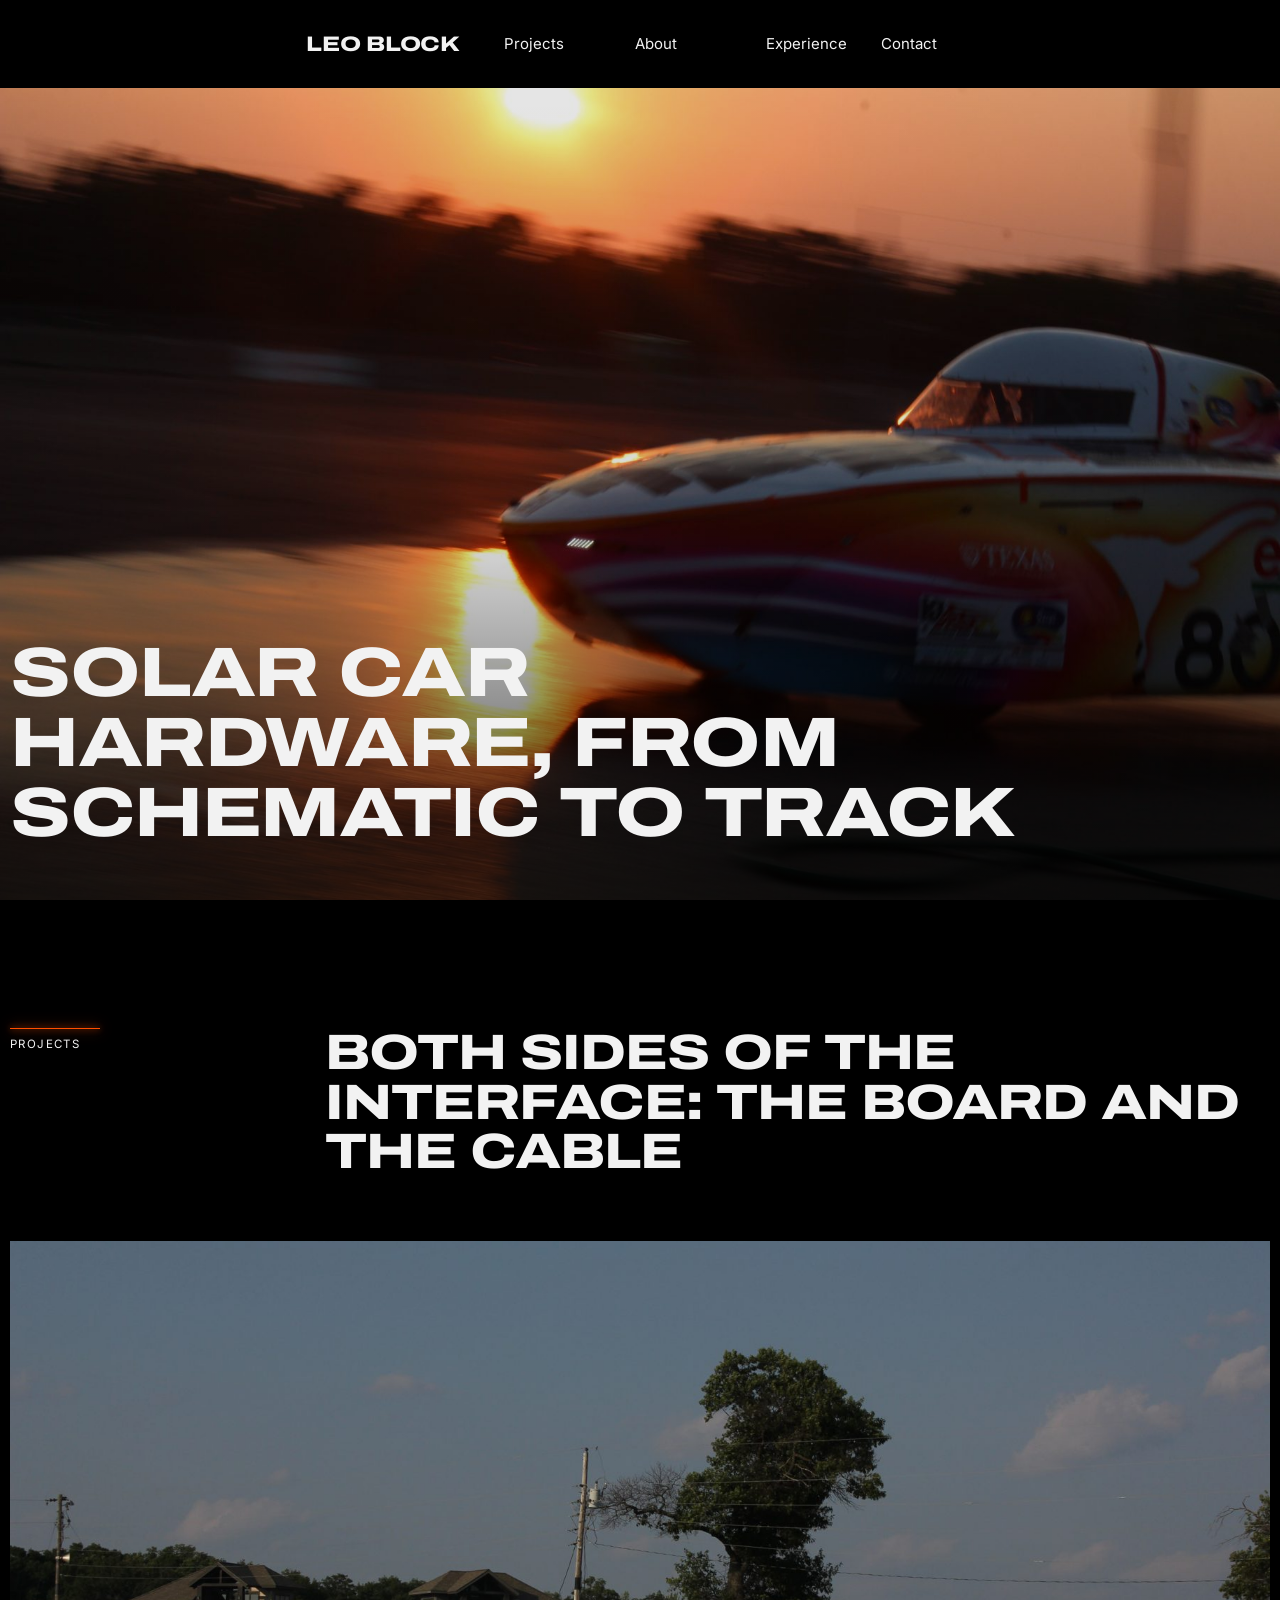
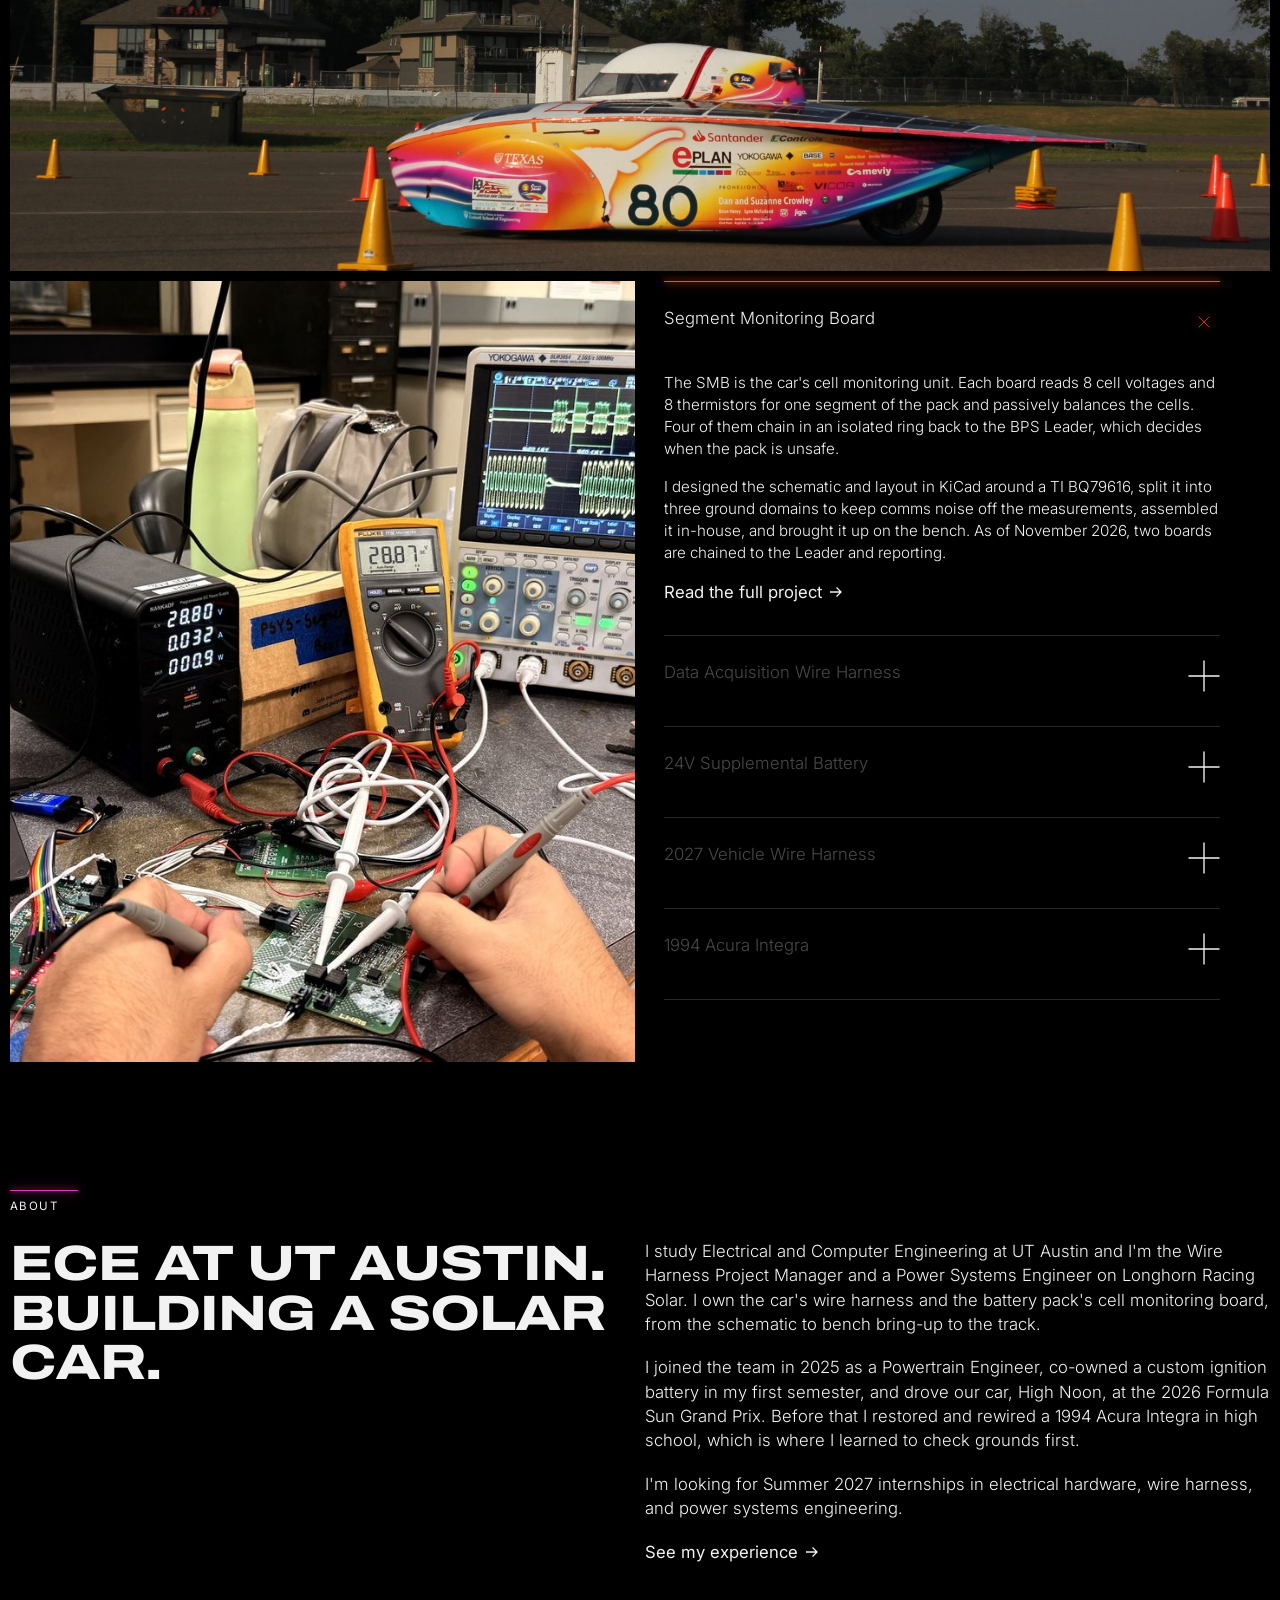
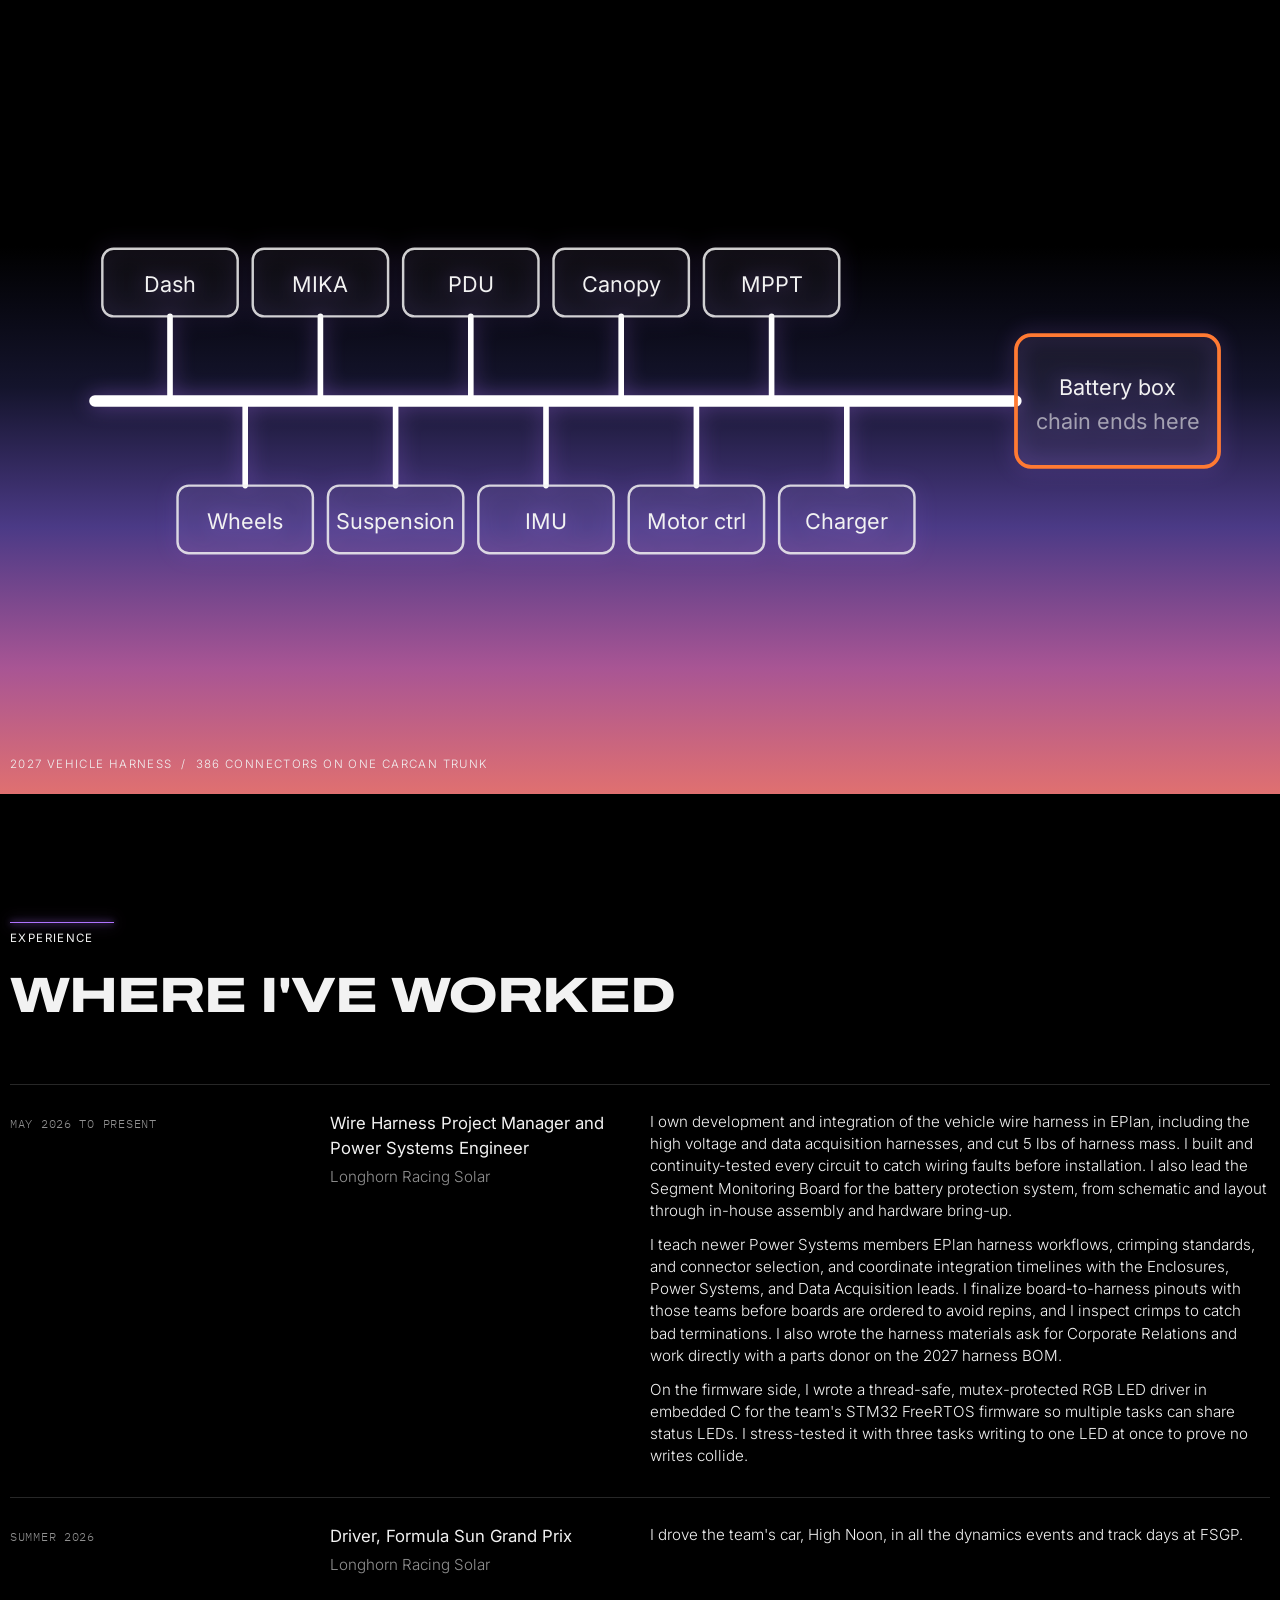
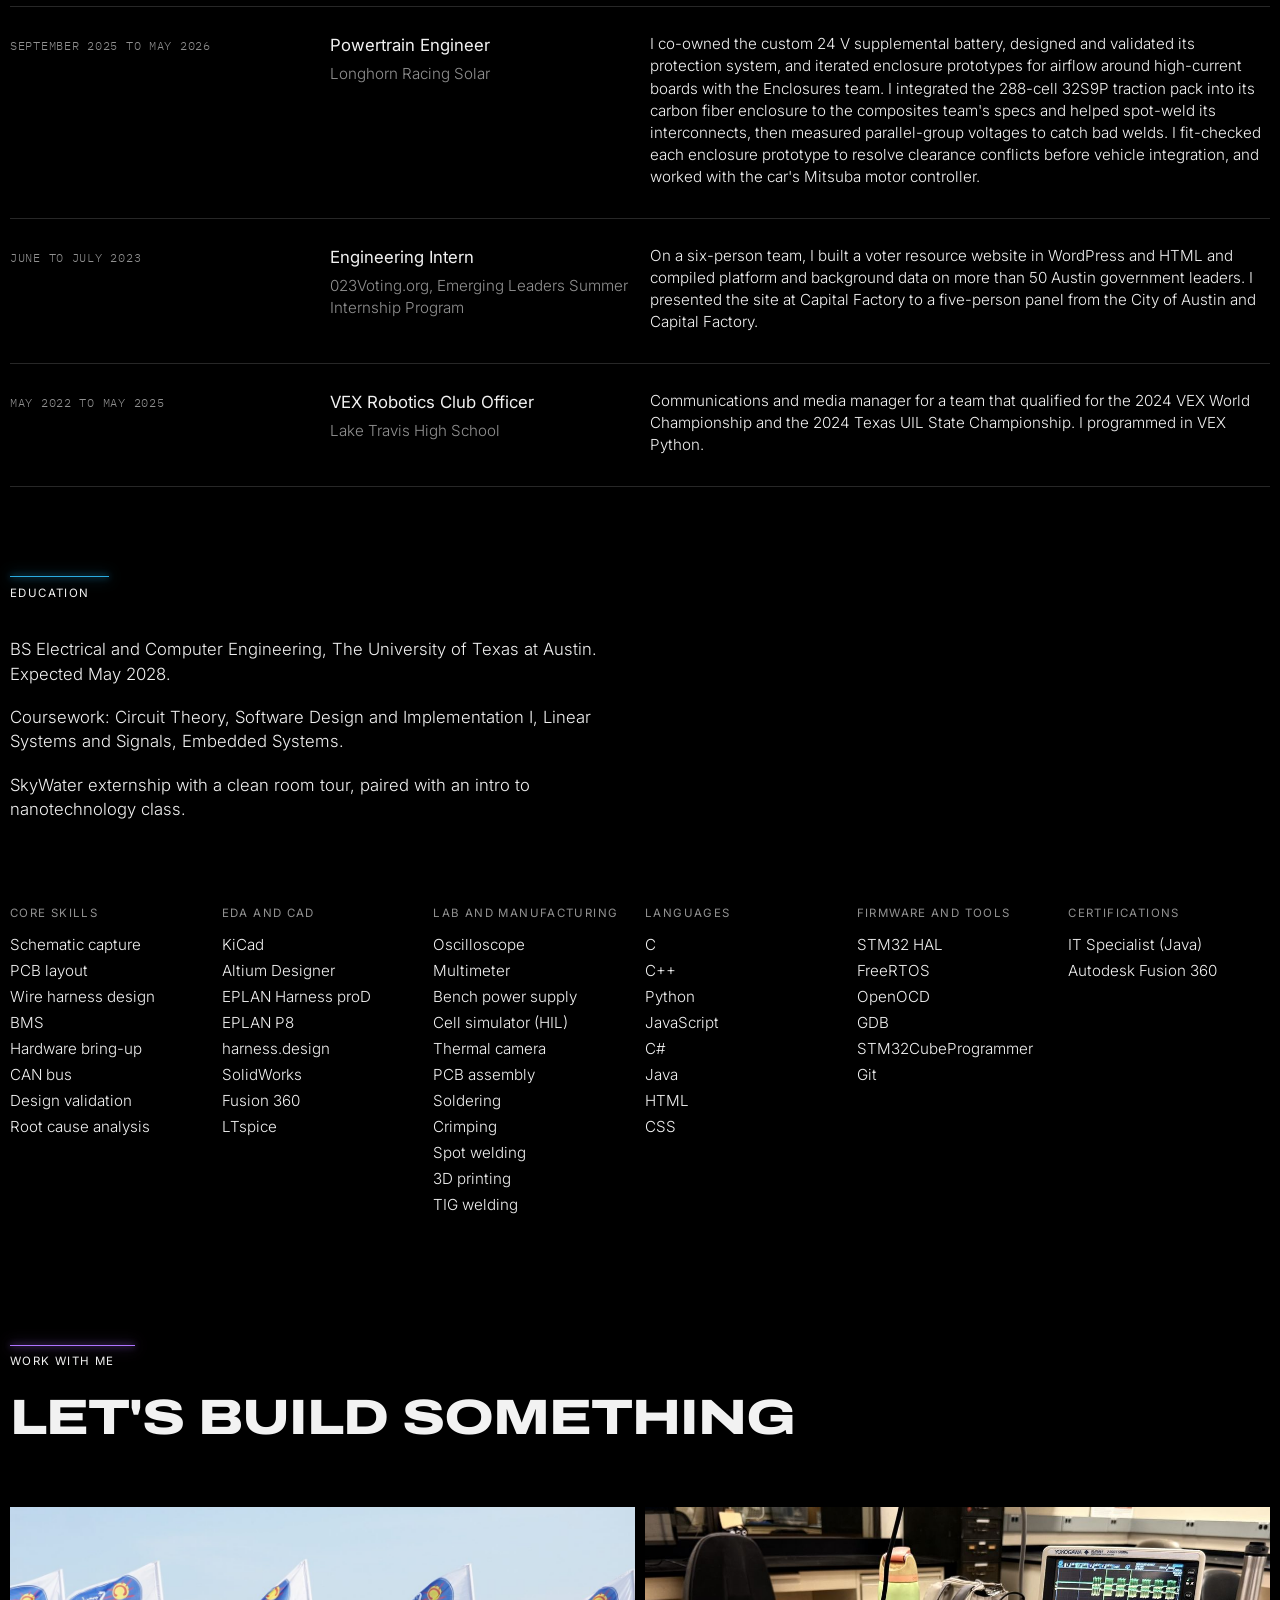
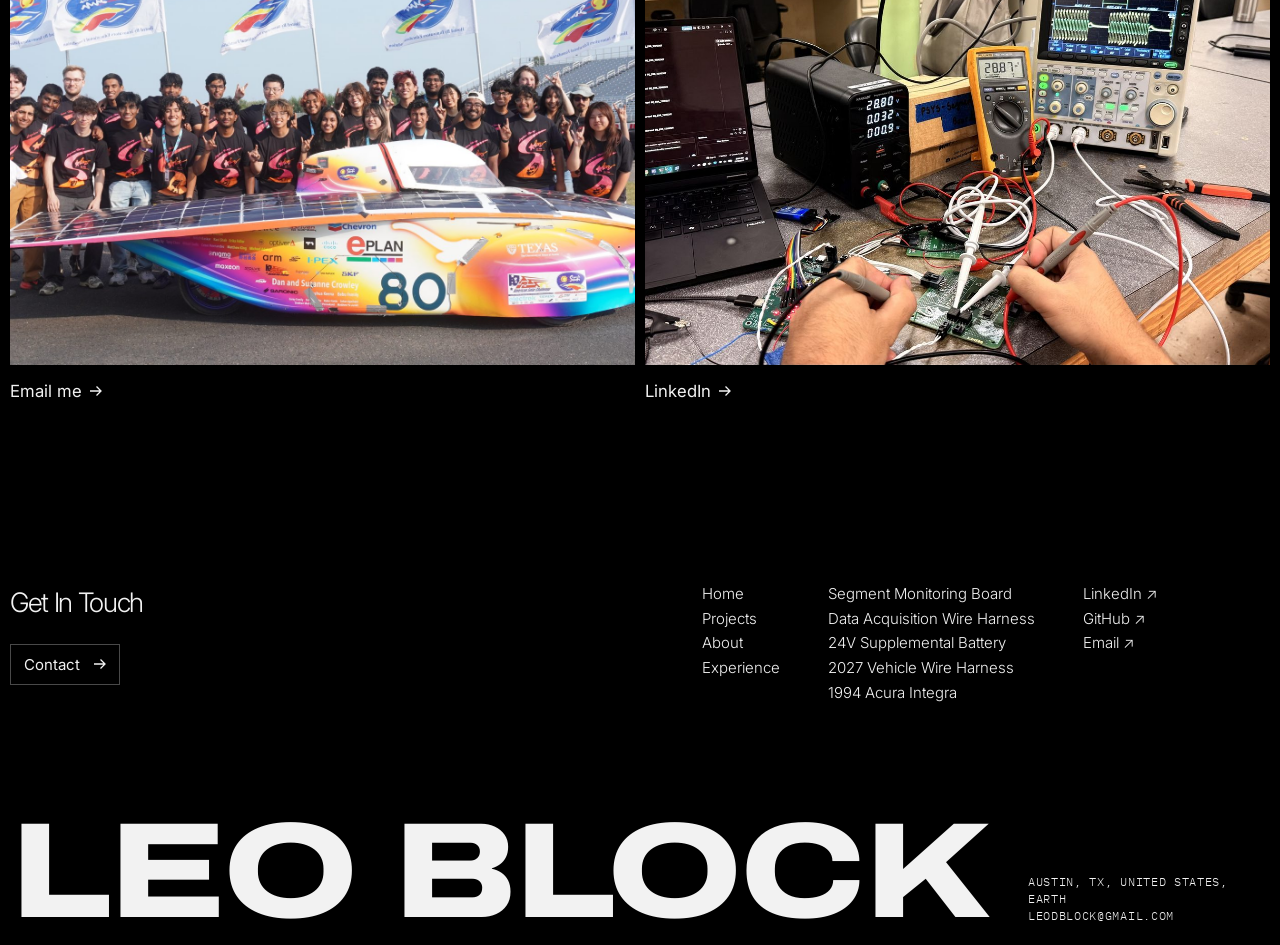
==== commit 1f6e86d2: "Redesign the site in a dark, wide-type style with a dropdown nav and project accordion Black theme, " ====
--- a/index.html
+++ b/index.html
@@ -5,319 +5,128 @@
 <meta name="viewport" content="width=device-width, initial-scale=1, viewport-fit=cover">
 <title>Leo Block, Electrical and Computer Engineering</title>
 <meta name="description" content="Leo Block builds wire harnesses and battery electronics for Longhorn Racing Solar.">
+<meta name="theme-color" content="#000000">
 <link rel="preconnect" href="https://fonts.googleapis.com">
 <link rel="preconnect" href="https://fonts.gstatic.com" crossorigin>
-<link href="https://fonts.googleapis.com/css2?family=Archivo:wdth,wght@62..125,300..900&display=swap" rel="stylesheet">
+<link href="https://fonts.googleapis.com/css2?family=Archivo:wdth,wght@62..125,700..900&family=IBM+Plex+Mono:wght@400&family=Inter:wght@300;400;500&display=swap" rel="stylesheet">
 <link rel="stylesheet" href="assets/site.css">
 </head>
 <body>
+<header class="hdr">
+  <div class="pillwrap"><nav class="pill" aria-label="Main"><a class="wm" href="./">Leo Block</a><div class="navcol"><a href="./#projects">Projects</a><ul><li><a href="smb/">SMB</a></li><li><a href="data-acquisition-harness/">DAQ Harness</a></li><li><a href="supplemental-battery/">24V Battery</a></li><li><a href="vehicle-harness-2027/">2027 Harness</a></li><li><a href="integra/">Acura Integra</a></li></ul></div><div class="navcol"><a href="./#about">About</a><ul><li><a href="./#about">Solar car team</a></li><li><a href="data-acquisition-harness/#on-track">FSGP 2026</a></li></ul></div><div class="navcol"><a href="./#experience">Experience</a><ul><li><a href="./#experience">Roles</a></li><li><a href="./#skills">Skills</a></li></ul></div><div class="navcol"><a href="./#contact">Contact</a><ul><li><a href="mailto:leodblock@gmail.com">Email</a></li><li><a href="https://www.linkedin.com/in/leo-block" target="_blank" rel="noopener">LinkedIn</a></li><li><a href="https://github.com/leoblock927" target="_blank" rel="noopener">GitHub</a></li></ul></div></nav></div>
+  <div class="mbar"><a class="wm" href="./">Leo Block</a><button class="plusbtn" type="button" aria-label="Menu" aria-expanded="false" aria-controls="mmenu"><svg viewBox="0 0 33 33" fill="none" aria-hidden="true"><path d="M0.5 16.5h32M16.5 0.5v32" stroke="currentColor" stroke-width="1.4"/></svg></button></div>
+  <nav class="mmenu" id="mmenu" aria-label="Main"><div class="grp"><a href="./#projects">Projects</a><ul><li><a href="smb/">SMB</a></li><li><a href="data-acquisition-harness/">DAQ Harness</a></li><li><a href="supplemental-battery/">24V Battery</a></li><li><a href="vehicle-harness-2027/">2027 Harness</a></li><li><a href="integra/">Acura Integra</a></li></ul></div><div class="grp"><a href="./#about">About</a><ul><li><a href="./#about">Solar car team</a></li><li><a href="data-acquisition-harness/#on-track">FSGP 2026</a></li></ul></div><div class="grp"><a href="./#experience">Experience</a><ul><li><a href="./#experience">Roles</a></li><li><a href="./#skills">Skills</a></li></ul></div><div class="grp"><a href="./#contact">Contact</a><ul><li><a href="mailto:leodblock@gmail.com">Email</a></li><li><a href="https://www.linkedin.com/in/leo-block" target="_blank" rel="noopener">LinkedIn</a></li><li><a href="https://github.com/leoblock927" target="_blank" rel="noopener">GitHub</a></li></ul></div></nav>
+</header>
+<main>
+<section class="hero" aria-labelledby="h1">
+  <div class="media"><img src="assets/img/data-acquisition-harness-6.jpg" alt="Longhorn Racing Solar's car High Noon driving at sunset at the Formula Sun Grand Prix" fetchpriority="high"></div>
+  <div class="inner"><h1 class="h1" id="h1">Solar car hardware, from schematic to track</h1></div>
+</section>
 
-<header class="bar">
-  <div class="wrap">
-    <a class="mark" href="#top"><i aria-hidden="true"></i>Leo Block</a>
-    <nav aria-label="Sections">
-      <a href="#projects">Projects</a>
-      <a href="#experience">Experience</a>
-      <a href="#contact">Contact</a>
-    </nav>
+<section class="sec" id="projects">
+  <div class="lbl abs" style="--a:var(--orange)"><i></i><span>Projects</span></div>
+  <h2 class="h2 indent">Both sides of the interface: the board and the cable</h2>
+  <div class="bleed"><img src="assets/img/data-acquisition-harness-8.jpg" alt="High Noon on the dynamics course between cones" loading="lazy"></div>
+  <div class="acc" data-acc>
+    <div class="stage"><img class="on" src="assets/img/smb-4.jpg" alt="" loading="lazy"><img class="" src="assets/img/data-acquisition-harness-1.jpg" alt="" loading="lazy"><img class="" src="assets/img/supplemental-battery-4.jpg" alt="" loading="lazy"><div class="gpanel" aria-hidden="true"><svg class="xray" aria-label="Enclosures on the 2027 harness hanging off one CarCAN trunk that ends at the battery box" role="img" viewbox="0 0 640 230">
+<path class="route" d="M30,115 H520" stroke-width="6"></path>
+<path class="fpulse" d="M30,115 H520" pathlength="1"></path>
+<g class="route" stroke-width="3"><path d="M70,115V70 M150,115V70 M230,115V70 M310,115V70 M390,115V70 M110,115V160 M190,115V160 M270,115V160 M350,115V160 M430,115V160"></path></g>
+<g class="box">
+<rect height="36" rx="6" width="72" x="34" y="34"></rect><rect height="36" rx="6" width="72" x="114" y="34"></rect><rect height="36" rx="6" width="72" x="194" y="34"></rect><rect height="36" rx="6" width="72" x="274" y="34"></rect><rect height="36" rx="6" width="72" x="354" y="34"></rect>
+<rect height="36" rx="6" width="72" x="74" y="160"></rect><rect height="36" rx="6" width="72" x="154" y="160"></rect><rect height="36" rx="6" width="72" x="234" y="160"></rect><rect height="36" rx="6" width="72" x="314" y="160"></rect><rect height="36" rx="6" width="72" x="394" y="160"></rect>
+</g>
+<rect class="box" height="70" rx="8" style="stroke:var(--amber);stroke-width:2" width="108" x="520" y="80"></rect>
+<text text-anchor="middle" x="70" y="57">Dash</text><text text-anchor="middle" x="150" y="57">MIKA</text><text text-anchor="middle" x="230" y="57">PDU</text><text text-anchor="middle" x="310" y="57">Canopy</text><text text-anchor="middle" x="390" y="57">MPPT</text>
+<text text-anchor="middle" x="110" y="183">Wheels</text><text text-anchor="middle" x="190" y="183">Suspension</text><text text-anchor="middle" x="270" y="183">IMU</text><text text-anchor="middle" x="350" y="183">Motor ctrl</text><text text-anchor="middle" x="430" y="183">Charger</text>
+<text text-anchor="middle" x="574" y="112">Battery box</text><text class="soft" text-anchor="middle" x="574" y="130">chain ends here</text>
+
+</svg></div><img class="" src="assets/img/integra-1.jpg" alt="" loading="lazy"></div>
+    <div class="list"><div class="item open" style="--a:var(--orange)">
+      <h3 style="margin:0"><button type="button" aria-expanded="true" aria-controls="acc-smb"><span class="t">Segment Monitoring Board</span><span class="ic"><svg viewBox="0 0 33 33" fill="none" aria-hidden="true"><path d="M0.5 16.5h32M16.5 0.5v32" stroke="currentColor" stroke-width="1.4"/></svg></span></button></h3>
+      <div class="panel" id="acc-smb"><div><p>The SMB is the car's cell monitoring unit. Each board reads 8 cell voltages and 8 thermistors for one segment of the pack and passively balances the cells. Four of them chain in an isolated ring back to the BPS Leader, which decides when the pack is unsafe.</p><p>I designed the schematic and layout in KiCad around a TI BQ79616, split it into three ground domains to keep comms noise off the measurements, assembled it in-house, and brought it up on the bench. As of November 2026, two boards are chained to the Leader and reporting.</p><a class="tlink" href="smb/">Read the full project <svg viewBox="0 0 14 14" fill="none" aria-hidden="true"><path d="M1 7h11M7.5 2.5 12 7l-4.5 4.5" stroke="currentColor" stroke-width="1.3"/></svg></a></div></div>
+    </div><div class="item" style="--a:var(--blue)">
+      <h3 style="margin:0"><button type="button" aria-expanded="false" aria-controls="acc-data-acquisition-harness"><span class="t">Data Acquisition Wire Harness</span><span class="ic"><svg viewBox="0 0 33 33" fill="none" aria-hidden="true"><path d="M0.5 16.5h32M16.5 0.5v32" stroke="currentColor" stroke-width="1.4"/></svg></span></button></h3>
+      <div class="panel" id="acc-data-acquisition-harness"><div><p>This harness connects 14 telemetry boards across 65 feet of cable on High Noon. I routed every branch through the full vehicle CAD in EPLAN, so every wire was cut to its final length before it went near the car.</p><p>I wrote 17 pages of build documentation, led a team that was newer to harness work through the build, and inspected all 124 joints. It ran at the 2026 Formula Sun Grand Prix with zero on-track failures, with me in the driver's seat for the dynamics events.</p><a class="tlink" href="data-acquisition-harness/">Read the full project <svg viewBox="0 0 14 14" fill="none" aria-hidden="true"><path d="M1 7h11M7.5 2.5 12 7l-4.5 4.5" stroke="currentColor" stroke-width="1.3"/></svg></a></div></div>
+    </div><div class="item" style="--a:var(--pink)">
+      <h3 style="margin:0"><button type="button" aria-expanded="false" aria-controls="acc-supplemental-battery"><span class="t">24V Supplemental Battery</span><span class="ic"><svg viewBox="0 0 33 33" fill="none" aria-hidden="true"><path d="M0.5 16.5h32M16.5 0.5v32" stroke="currentColor" stroke-width="1.4"/></svg></span></button></h3>
+      <div class="panel" id="acc-supplemental-battery"><div><p>This 20S1P NiMH pack powers the car's ignition sequence. It replaced an off-the-shelf pack that had logged more than 50 overtemperature events, and the new design cut those to near zero.</p><p>I co-owned it from cell selection to test: a KiCad protection board with a 12 A fuse and two thermistors, simulated in LTspice and checked with a scope and thermal camera, and a 3D-printed frame that made the pack 34% smaller and 23% lighter.</p><a class="tlink" href="supplemental-battery/">Read the full project <svg viewBox="0 0 14 14" fill="none" aria-hidden="true"><path d="M1 7h11M7.5 2.5 12 7l-4.5 4.5" stroke="currentColor" stroke-width="1.3"/></svg></a></div></div>
+    </div><div class="item" style="--a:var(--purple)">
+      <h3 style="margin:0"><button type="button" aria-expanded="false" aria-controls="acc-vehicle-harness-2027"><span class="t">2027 Vehicle Wire Harness</span><span class="ic"><svg viewBox="0 0 33 33" fill="none" aria-hidden="true"><path d="M0.5 16.5h32M16.5 0.5v32" stroke="currentColor" stroke-width="1.4"/></svg></span></button></h3>
+      <div class="panel" id="acc-vehicle-harness-2027"><div><p>I'm leading the full harness for the team's next car. The last car had no pin for CAN cable shielding, so I set a standard 12-pin CAN pinout with two dedicated shield pins on every board and moved the boards to sealed Deutsch DTM connectors.</p><p>I modeled every connector on the car in harness.design, 386 of them, with pin names normalized across every board, and I'm now routing it in EPLAN Harness proD. Manufacturing starts in January.</p><a class="tlink" href="vehicle-harness-2027/">Read the full project <svg viewBox="0 0 14 14" fill="none" aria-hidden="true"><path d="M1 7h11M7.5 2.5 12 7l-4.5 4.5" stroke="currentColor" stroke-width="1.3"/></svg></a></div></div>
+    </div><div class="item" style="--a:var(--amber)">
+      <h3 style="margin:0"><button type="button" aria-expanded="false" aria-controls="acc-integra"><span class="t">1994 Acura Integra</span><span class="ic"><svg viewBox="0 0 33 33" fill="none" aria-hidden="true"><path d="M0.5 16.5h32M16.5 0.5v32" stroke="currentColor" stroke-width="1.4"/></svg></span></button></h3>
+      <div class="panel" id="acc-integra"><div><p>My own car, picked with a design matrix and bought with money from a weekday job in high school. It has a 30-year-old harness with very little documentation, so every electrical job starts with tracing circuits by hand.</p><p>I wired in a CarPlay head unit and backup camera, adapted a Japan-market airbag connector, swapped the whole interior from tan to black, and did the cooling, suspension, and engine work myself.</p><a class="tlink" href="integra/">Read the full project <svg viewBox="0 0 14 14" fill="none" aria-hidden="true"><path d="M1 7h11M7.5 2.5 12 7l-4.5 4.5" stroke="currentColor" stroke-width="1.3"/></svg></a></div></div>
+    </div></div>
   </div>
-</header>
+</section>
 
-<section class="hero" id="top" aria-labelledby="name">
-  <div class="wrap hero-top">
-    <h1 id="name">Leo<br>Block</h1>
-    <p class="lede"><b>Electrical and Computer Engineering at UT Austin.</b> I run wire harness design for Longhorn Racing Solar and build battery monitoring hardware for the car's pack.</p>
-  </div>
-
-  <div class="loom" id="projects" aria-label="Projects">
-    <svg aria-hidden="true"></svg>
-    <div class="wrap">
-      <ol class="ends">
-        <li style="--c:var(--hv)" data-i="0"><a href="#smb"><span class="plug"></span><span class="txt"><span class="name">Segment Monitoring Board</span><span class="meta">BMS hardware, 2026 to now</span></span></a></li>
-        <li style="--c:var(--can)" data-i="1"><a href="#telemetry"><span class="plug"></span><span class="txt"><span class="name">Data Acquisition Wire Harness</span><span class="meta">14 boards, 65 ft, 2026</span></span></a></li>
-        <li style="--c:var(--batt)" data-i="2"><a href="#battery"><span class="plug"></span><span class="txt"><span class="name">24V Supplemental Battery</span><span class="meta">Pack and protection PCB, 2025</span></span></a></li>
-        <li style="--c:var(--sig)" data-i="3"><a href="#harness2027"><span class="plug"></span><span class="txt"><span class="name">2027 Vehicle Wire Harness</span><span class="meta">Architecture and firmware, in progress</span></span></a></li>
-        <li style="--c:var(--auto)" data-i="4"><a href="#integra"><span class="plug"></span><span class="txt"><span class="name">1994 Acura Integra</span><span class="meta">My own car, 2023 to now</span></span></a></li>
-      </ol>
-    </div>
-  </div>
-
-  <div class="wrap">
-    <div class="tblock" role="group" aria-label="Drawing title block">
-      <div><span>Drawing</span><b>Project portfolio</b></div>
-      <div><span>Engineer</span><b>Leo Block</b></div>
-      <div><span>Program</span><b>ECE, UT Austin</b></div>
-      <div><span>Graduating</span><b>May 2028</b></div>
-      <div><span>Revision</span><b>Nov 2026</b></div>
+<section class="sec" id="about">
+  <div class="lbl " style="--a:var(--pink)"><i></i><span>About</span></div>
+  <div class="split">
+    <h2 class="h2">ECE at UT Austin. Building a solar car.</h2>
+    <div class="txt">
+      <p>I study Electrical and Computer Engineering at UT Austin and I'm the Wire Harness Project Manager and a Power Systems Engineer on Longhorn Racing Solar. I own the car's wire harness and the battery pack's cell monitoring board, from the schematic to bench bring-up to the track.</p>
+      <p>I joined the team in 2025 as a Powertrain Engineer, co-owned a custom ignition battery in my first semester, and drove our car, High Noon, at the 2026 Formula Sun Grand Prix. Before that I restored and rewired a 1994 Acura Integra in high school, which is where I learned to check grounds first.</p>
+      <p>I'm looking for Summer 2027 internships in electrical hardware, wire harness, and power systems engineering.</p>
+      <a class="tlink" href="#experience">See my experience <svg viewBox="0 0 14 14" fill="none" aria-hidden="true"><path d="M1 7h11M7.5 2.5 12 7l-4.5 4.5" stroke="currentColor" stroke-width="1.3"/></svg></a>
     </div>
   </div>
 </section>
 
-<main>
-<article class="proj" id="smb" style="--c:var(--hv)">
-  <div class="wrap">
-    <div class="proj-wire"><span class="plug"></span><span class="tag">W1 &nbsp;Battery protection</span></div>
-    <h2><a class="h2link" href="smb/">Segment Monitoring Board</a></h2>
-    <p class="role">Power Systems BPS Engineer, Longhorn Racing Solar. May 2026 to present</p>
-    <div class="stats">
-      <div><b>8 + 8</b><span>cells and thermistors monitored per board</span></div>
-      <div><b>240 mA</b><span>max passive balancing current</span></div>
-      <div><b>3</b><span>isolated ground domains</span></div>
-    </div>
-  
-    <div class="gal"><div class="grow"><figure class="ph" style="--r:1.048"><button type="button" class="zoom" aria-label="Enlarge: KiCad PCB layout of the Segment Monitoring Board"><img src="assets/img/smb-1.jpg" alt="KiCad PCB layout of the Segment Monitoring Board" loading="lazy"></button><figcaption>PCB layout, Rev A</figcaption></figure><figure class="ph light" style="--r:1.034"><button type="button" class="zoom" aria-label="Enlarge: Front of the Segment Monitoring Board with every part placed, from the interactive BOM"><img src="assets/img/smb-6.jpg" alt="Front of the Segment Monitoring Board with every part placed, from the interactive BOM" loading="lazy"></button><figcaption>Front, every part placed</figcaption></figure><figure class="ph" style="--r:1.333"><button type="button" class="zoom" aria-label="Enlarge: Oscilloscope capture of a successful wake command on the daisy chain"><img src="assets/img/smb-3.jpg" alt="Oscilloscope capture of a successful wake command on the daisy chain" loading="lazy"></button><figcaption>Successful wake</figcaption></figure></div></div>
-    <div class="body">
-      <div><p>The SMB is the car's cell monitoring unit. Each board reads 8 cell voltages and 8 thermistors for one segment of the pack and passively balances the cells. Four of them chain in an isolated ring back to the BPS Leader, which decides when the pack is unsafe.</p><p>I designed the schematic and layout in KiCad around a TI BQ79616, split it into three ground domains to keep comms noise off the measurements, assembled it in-house, and brought it up on the bench. As of November 2026, two boards are chained to the Leader and reporting.</p><a class="more read" href="smb/">Read the full project &rarr;</a></div>
-      <div><figure class="fig">
-          <svg viewBox="0 0 320 265" role="img" aria-label="Daisy-chain ring from the BPS Leader board through four segment monitoring boards and back">
-            <path class="route" stroke-width="3" d="M100,123 H160 V35 H210 M255,55 V80 M255,120 V145 M255,185 V210 M210,230 H160 V147 H100"/>
-            <path class="route" stroke-width="3" opacity=".45" d="M100,131 H168 V43 H210 M263,55 V80 M263,120 V145 M263,185 V210 M210,222 H168 V139 H100"/>
-            <path class="fpulse" pathLength="1" d="M100,123 H160 V35 H300 V230 H160 V147 H100"/>
-            <rect class="box" x="12" y="111" width="88" height="48" rx="6"/>
-            <rect class="box" x="210" y="15" width="96" height="40" rx="6" style="stroke:var(--c);stroke-width:2.5"/>
-            <rect class="box" x="210" y="80" width="96" height="40" rx="6" style="stroke:var(--c);stroke-width:2.5"/>
-            <rect class="box" x="210" y="145" width="96" height="40" rx="6" style="stroke:var(--c);stroke-width:2.5"/>
-            <rect class="box" x="210" y="210" width="96" height="40" rx="6" style="stroke:var(--c);stroke-width:2.5"/>
-            <text x="56" y="132" text-anchor="middle">BPS Leader</text>
-            <text x="56" y="148" text-anchor="middle" class="soft">BQ79600</text>
-            <text x="258" y="40" text-anchor="middle">SMB</text>
-            <text x="258" y="105" text-anchor="middle">SMB</text>
-            <text x="258" y="170" text-anchor="middle">SMB</text>
-            <text x="258" y="235" text-anchor="middle">SMB</text>
-          </svg>
-          <figcaption><span>Isolated daisy-chain ring, four SMBs</span><span>Hover to send a frame</span></figcaption>
-        </figure><dl class="specs">
-          <dt>AFE</dt><dd>TI BQ79616</dd>
-          <dt>Segment</dt><dd>8S, 33.6 V max</dd>
-          <dt>Balancing</dt><dd>Passive, up to 240 mA</dd>
-          <dt>Bridge</dt><dd>BQ79600 on BPS Leader</dd>
-          <dt>Isolation</dt><dd>Transformer, both ports</dd>
-          <dt>Validation</dt><dd>Cell simulator HIL, oscilloscope, full BPS integration</dd>
-          <dt>Tools</dt><dd>KiCad, Git</dd>
-        </dl></div>
+<section class="band" aria-label="2027 harness map">
+  <svg class="xray" aria-label="Enclosures on the 2027 harness hanging off one CarCAN trunk that ends at the battery box" role="img" viewbox="0 0 640 230">
+<path class="route" d="M30,115 H520" stroke-width="6"></path>
+<path class="fpulse" d="M30,115 H520" pathlength="1"></path>
+<g class="route" stroke-width="3"><path d="M70,115V70 M150,115V70 M230,115V70 M310,115V70 M390,115V70 M110,115V160 M190,115V160 M270,115V160 M350,115V160 M430,115V160"></path></g>
+<g class="box">
+<rect height="36" rx="6" width="72" x="34" y="34"></rect><rect height="36" rx="6" width="72" x="114" y="34"></rect><rect height="36" rx="6" width="72" x="194" y="34"></rect><rect height="36" rx="6" width="72" x="274" y="34"></rect><rect height="36" rx="6" width="72" x="354" y="34"></rect>
+<rect height="36" rx="6" width="72" x="74" y="160"></rect><rect height="36" rx="6" width="72" x="154" y="160"></rect><rect height="36" rx="6" width="72" x="234" y="160"></rect><rect height="36" rx="6" width="72" x="314" y="160"></rect><rect height="36" rx="6" width="72" x="394" y="160"></rect>
+</g>
+<rect class="box" height="70" rx="8" style="stroke:var(--amber);stroke-width:2" width="108" x="520" y="80"></rect>
+<text text-anchor="middle" x="70" y="57">Dash</text><text text-anchor="middle" x="150" y="57">MIKA</text><text text-anchor="middle" x="230" y="57">PDU</text><text text-anchor="middle" x="310" y="57">Canopy</text><text text-anchor="middle" x="390" y="57">MPPT</text>
+<text text-anchor="middle" x="110" y="183">Wheels</text><text text-anchor="middle" x="190" y="183">Suspension</text><text text-anchor="middle" x="270" y="183">IMU</text><text text-anchor="middle" x="350" y="183">Motor ctrl</text><text text-anchor="middle" x="430" y="183">Charger</text>
+<text text-anchor="middle" x="574" y="112">Battery box</text><text class="soft" text-anchor="middle" x="574" y="130">chain ends here</text>
+
+</svg>
+  <p class="cap">2027 vehicle harness &nbsp;/&nbsp; 386 connectors on one CarCAN trunk</p>
+</section>
+
+<section class="sec" id="experience">
+  <div class="lbl " style="--a:var(--purple)"><i></i><span>Experience</span></div>
+  <h2 class="h2">Where I've worked</h2>
+  <div class="rows"><div class="row"><div class="when">May 2026 to present</div><div><h3>Wire Harness Project Manager and Power Systems Engineer</h3><p class="dim p2" style="margin-top:.35rem">Longhorn Racing Solar</p></div><div><p>I own development and integration of the vehicle wire harness in EPlan, including the high voltage and data acquisition harnesses, and cut 5 lbs of harness mass. I built and continuity-tested every circuit to catch wiring faults before installation. I also lead the Segment Monitoring Board for the battery protection system, from schematic and layout through in-house assembly and hardware bring-up.</p><p>I teach newer Power Systems members EPlan harness workflows, crimping standards, and connector selection, and coordinate integration timelines with the Enclosures, Power Systems, and Data Acquisition leads. I finalize board-to-harness pinouts with those teams before boards are ordered to avoid repins, and I inspect crimps to catch bad terminations. I also wrote the harness materials ask for Corporate Relations and work directly with a parts donor on the 2027 harness BOM.</p><p>On the firmware side, I wrote a thread-safe, mutex-protected RGB LED driver in embedded C for the team's STM32 FreeRTOS firmware so multiple tasks can share status LEDs. I stress-tested it with three tasks writing to one LED at once to prove no writes collide.</p></div></div><div class="row"><div class="when">Summer 2026</div><div><h3>Driver, Formula Sun Grand Prix</h3><p class="dim p2" style="margin-top:.35rem">Longhorn Racing Solar</p></div><div><p>I drove the team's car, High Noon, in all the dynamics events and track days at FSGP.</p></div></div><div class="row"><div class="when">September 2025 to May 2026</div><div><h3>Powertrain Engineer</h3><p class="dim p2" style="margin-top:.35rem">Longhorn Racing Solar</p></div><div><p>I co-owned the custom 24 V supplemental battery, designed and validated its protection system, and iterated enclosure prototypes for airflow around high-current boards with the Enclosures team. I integrated the 288-cell 32S9P traction pack into its carbon fiber enclosure to the composites team's specs and helped spot-weld its interconnects, then measured parallel-group voltages to catch bad welds. I fit-checked each enclosure prototype to resolve clearance conflicts before vehicle integration, and worked with the car's Mitsuba motor controller.</p></div></div><div class="row"><div class="when">June to July 2023</div><div><h3>Engineering Intern</h3><p class="dim p2" style="margin-top:.35rem">023Voting.org, Emerging Leaders Summer Internship Program</p></div><div><p>On a six-person team, I built a voter resource website in WordPress and HTML and compiled platform and background data on more than 50 Austin government leaders. I presented the site at Capital Factory to a five-person panel from the City of Austin and Capital Factory.</p></div></div><div class="row"><div class="when">May 2022 to May 2025</div><div><h3>VEX Robotics Club Officer</h3><p class="dim p2" style="margin-top:.35rem">Lake Travis High School</p></div><div><p>Communications and media manager for a team that qualified for the 2024 VEX World Championship and the 2024 Texas UIL State Championship. I programmed in VEX Python.</p></div></div></div>
+  <div class="split" style="margin-top:clamp(60px,7vw,110px)" id="skills">
+    <div><div class="lbl " style="--a:var(--blue)"><i></i><span>Education</span></div><div class="txt" style="margin-top:12px"><p>BS Electrical and Computer Engineering, The University of Texas at Austin. Expected May 2028.</p><p>Coursework: Circuit Theory, Software Design and Implementation I, Linear Systems and Signals, Embedded Systems.</p><p>SkyWater externship with a clean room tour, paired with an intro to nanotechnology class.</p></div></div>
+    <div></div>
+  </div>
+  <div class="skills"><div><h4>Core skills</h4><ul><li>Schematic capture</li><li>PCB layout</li><li>Wire harness design</li><li>BMS</li><li>Hardware bring-up</li><li>CAN bus</li><li>Design validation</li><li>Root cause analysis</li></ul></div><div><h4>EDA and CAD</h4><ul><li>KiCad</li><li>Altium Designer</li><li>EPLAN Harness proD</li><li>EPLAN P8</li><li>harness.design</li><li>SolidWorks</li><li>Fusion 360</li><li>LTspice</li></ul></div><div><h4>Lab and manufacturing</h4><ul><li>Oscilloscope</li><li>Multimeter</li><li>Bench power supply</li><li>Cell simulator (HIL)</li><li>Thermal camera</li><li>PCB assembly</li><li>Soldering</li><li>Crimping</li><li>Spot welding</li><li>3D printing</li><li>TIG welding</li></ul></div><div><h4>Languages</h4><ul><li>C</li><li>C++</li><li>Python</li><li>JavaScript</li><li>C#</li><li>Java</li><li>HTML</li><li>CSS</li></ul></div><div><h4>Firmware and tools</h4><ul><li>STM32 HAL</li><li>FreeRTOS</li><li>OpenOCD</li><li>GDB</li><li>STM32CubeProgrammer</li><li>Git</li></ul></div><div><h4>Certifications</h4><ul><li>IT Specialist (Java)</li><li>Autodesk Fusion 360</li></ul></div></div>
+</section>
+
+<section class="sec">
+  <div class="lbl " style="--a:var(--purple)"><i></i><span>Work with me</span></div>
+  <h2 class="h2">Let's build something</h2>
+  <div class="cards">
+    <a class="card" href="mailto:leodblock@gmail.com"><div class="im"><img src="assets/img/data-acquisition-harness-10.jpg" alt="Longhorn Racing Solar team with High Noon at the Formula Sun Grand Prix" loading="lazy"></div><span class="tlink">Email me <svg viewBox="0 0 14 14" fill="none" aria-hidden="true"><path d="M1 7h11M7.5 2.5 12 7l-4.5 4.5" stroke="currentColor" stroke-width="1.3"/></svg></span></a>
+    <a class="card" href="https://www.linkedin.com/in/leo-block" target="_blank" rel="noopener"><div class="im"><img src="assets/img/smb-4.jpg" alt="Bench test of the Segment Monitoring Board" loading="lazy"></div><span class="tlink">LinkedIn <svg viewBox="0 0 14 14" fill="none" aria-hidden="true"><path d="M1 7h11M7.5 2.5 12 7l-4.5 4.5" stroke="currentColor" stroke-width="1.3"/></svg></span></a>
+  </div>
+</section>
+</main>
+<footer class="foot" id="contact">
+  <div class="top">
+    <div><p class="git">Get In Touch</p><a class="btn" href="mailto:leodblock@gmail.com">Contact <svg viewBox="0 0 14 14" fill="none" aria-hidden="true"><path d="M1 7h11M7.5 2.5 12 7l-4.5 4.5" stroke="currentColor" stroke-width="1.3"/></svg></a></div>
+    <div class="fcols">
+      <ul><li><a href="./">Home</a></li><li><a href="./#projects">Projects</a></li><li><a href="./#about">About</a></li><li><a href="./#experience">Experience</a></li></ul>
+      <ul><li><a href="smb/">Segment Monitoring Board</a></li><li><a href="data-acquisition-harness/">Data Acquisition Wire Harness</a></li><li><a href="supplemental-battery/">24V Supplemental Battery</a></li><li><a href="vehicle-harness-2027/">2027 Vehicle Wire Harness</a></li><li><a href="integra/">1994 Acura Integra</a></li></ul>
+      <ul><li><a href="https://www.linkedin.com/in/leo-block" target="_blank" rel="noopener">LinkedIn &#8599;</a></li><li><a href="https://github.com/leoblock927" target="_blank" rel="noopener">GitHub &#8599;</a></li><li><a href="mailto:leodblock@gmail.com">Email &#8599;</a></li></ul>
     </div>
   </div>
-</article>
-<article class="proj" id="telemetry" style="--c:var(--can)">
-  <div class="wrap">
-    <div class="proj-wire"><span class="plug"></span><span class="tag">W2 &nbsp;Data acquisition</span></div>
-    <h2><a class="h2link" href="data-acquisition-harness/">Data Acquisition Wire Harness</a></h2>
-    <p class="role">Wire Harness Project Manager, Longhorn Racing Solar. April to June 2026</p>
-    <div class="stats">
-      <div><b>14</b><span>data acquisition PCBs connected</span></div>
-      <div><b>65 ft</b><span>of cable routed through vehicle CAD</span></div>
-      <div><b>2%</b><span>failure rate across 124 joints</span></div>
-    </div>
-  
-    <div class="gal"><div class="grow"><figure class="ph" style="--r:1.991"><button type="button" class="zoom" aria-label="Enlarge: Hand-built data acquisition harness with labeled connectors on a lab bench"><img src="assets/img/data-acquisition-harness-1.jpg" alt="Hand-built data acquisition harness with labeled connectors on a lab bench" loading="lazy"></button><figcaption>Finished harness on the bench</figcaption></figure><figure class="ph" style="--r:1.5"><button type="button" class="zoom" aria-label="Enlarge: High Noon driving at sunset at the Formula Sun Grand Prix"><img src="assets/img/data-acquisition-harness-6.jpg" alt="High Noon driving at sunset at the Formula Sun Grand Prix" loading="lazy"></button><figcaption>High Noon at FSGP 2026</figcaption></figure><figure class="ph" style="--r:1.381"><button type="button" class="zoom" aria-label="Enlarge: Harness routing shown in the vehicle CAD model"><img src="assets/img/data-acquisition-harness-2.jpg" alt="Harness routing shown in the vehicle CAD model" loading="lazy"></button><figcaption>Routed through full vehicle CAD</figcaption></figure></div></div>
-    <div class="body">
-      <div><p>This harness connects 14 telemetry boards across 65 feet of cable on High Noon. I routed every branch through the full vehicle CAD in EPLAN, so every wire was cut to its final length before it went near the car.</p><p>I wrote 17 pages of build documentation, led a team that was newer to harness work through the build, and inspected all 124 joints. It ran at the 2026 Formula Sun Grand Prix with zero on-track failures, with me in the driver's seat for the dynamics events.</p><a class="more read" href="data-acquisition-harness/">Read the full project &rarr;</a></div>
-      <div><figure class="fig">
-          <svg viewBox="0 0 320 120" role="img" aria-label="One harness trunk with fourteen branches to circuit boards">
-            <path class="route" stroke-width="7" d="M10,60 H310"/>
-            <g class="route" stroke-width="2.5">
-              <path d="M24,60V24M44,60V96M64,60V24M84,60V96M104,60V24M124,60V96M144,60V24M176,60V96M196,60V24M216,60V96M236,60V24M256,60V96M276,60V24M296,60V96"/>
-            </g>
-            <path class="fpulse" pathLength="1" d="M10,60 H310"/>
-            <g class="box">
-              <rect x="17" y="10" width="14" height="14" rx="2"/><rect x="37" y="96" width="14" height="14" rx="2"/><rect x="57" y="10" width="14" height="14" rx="2"/><rect x="77" y="96" width="14" height="14" rx="2"/><rect x="97" y="10" width="14" height="14" rx="2"/><rect x="117" y="96" width="14" height="14" rx="2"/><rect x="137" y="10" width="14" height="14" rx="2"/><rect x="169" y="96" width="14" height="14" rx="2"/><rect x="189" y="10" width="14" height="14" rx="2"/><rect x="209" y="96" width="14" height="14" rx="2"/><rect x="229" y="10" width="14" height="14" rx="2"/><rect x="249" y="96" width="14" height="14" rx="2"/><rect x="269" y="10" width="14" height="14" rx="2"/><rect x="289" y="96" width="14" height="14" rx="2"/>
-            </g>
-          </svg>
-          <figcaption><span>One trunk, 14 board drops</span><span>Not to scale</span></figcaption>
-        </figure><dl class="specs">
-          <dt>Documentation</dt><dd>17 pages</dd>
-          <dt>Build</dt><dd>Crimp, solder, heat shrink</dd>
-          <dt>Tools</dt><dd>EPLAN Harness proD</dd>
-        </dl></div>
-    </div>
+  <div class="bottom">
+    <p class="bigwm" aria-hidden="true">Leo Block</p>
+    <address>Austin, TX, United States, Earth<br><a href="mailto:leodblock@gmail.com">leodblock@gmail.com</a></address>
   </div>
-</article>
-<article class="proj" id="battery" style="--c:var(--batt)">
-  <div class="wrap">
-    <div class="proj-wire"><span class="plug"></span><span class="tag">W3 &nbsp;Ignition power</span></div>
-    <h2><a class="h2link" href="supplemental-battery/">24V Supplemental Battery</a></h2>
-    <p class="role">Powertrain Engineer, Longhorn Racing Solar. September to December 2025</p>
-    <div class="stats">
-      <div><b>~0</b><span>overtemperature events, down from 50+</span></div>
-      <div><b>&minus;34%</b><span>pack volume</span></div>
-      <div><b>&minus;23%</b><span>pack weight</span></div>
-    </div>
-  
-    <div class="gal"><div class="grow"><figure class="ph light" style="--r:1.433"><button type="button" class="zoom" aria-label="Enlarge: CAD model of NiMH cells seated in the 3D-printed frame"><img src="assets/img/supplemental-battery-1.jpg" alt="CAD model of NiMH cells seated in the 3D-printed frame" loading="lazy"></button><figcaption>Cells in the 20-cell frame</figcaption></figure><figure class="ph" style="--r:0.655"><button type="button" class="zoom" aria-label="Enlarge: Third revision of the protection PCB in KiCad"><img src="assets/img/supplemental-battery-8.png" alt="Third revision of the protection PCB in KiCad" loading="lazy"></button><figcaption>Protection PCB, Rev 3</figcaption></figure><figure class="ph" style="--r:1.34"><button type="button" class="zoom" aria-label="Enlarge: 3D-printed battery enclosure on a workbench"><img src="assets/img/supplemental-battery-4.jpg" alt="3D-printed battery enclosure on a workbench" loading="lazy"></button><figcaption>Printed enclosure</figcaption></figure></div></div>
-    <div class="body">
-      <div><p>This 20S1P NiMH pack powers the car's ignition sequence. It replaced an off-the-shelf pack that had logged more than 50 overtemperature events, and the new design cut those to near zero.</p><p>I co-owned it from cell selection to test: a KiCad protection board with a 12 A fuse and two thermistors, simulated in LTspice and checked with a scope and thermal camera, and a 3D-printed frame that made the pack 34% smaller and 23% lighter.</p><a class="more read" href="supplemental-battery/">Read the full project &rarr;</a></div>
-      <div><figure class="fig">
-          <svg viewBox="0 0 320 150" role="img" aria-label="Twenty cells in series arranged in four rows of five">
-            <path class="route" stroke-width="4" d="M44,28 H276 V60 H44 V92 H276 V124 H44"/>
-            <path class="fpulse" pathLength="1" d="M44,28 H276 V60 H44 V92 H276 V124 H44"/>
-            <g class="box">
-              <circle cx="44" cy="28" r="12"/><circle cx="102" cy="28" r="12"/><circle cx="160" cy="28" r="12"/><circle cx="218" cy="28" r="12"/><circle cx="276" cy="28" r="12"/>
-              <circle cx="44" cy="60" r="12"/><circle cx="102" cy="60" r="12"/><circle cx="160" cy="60" r="12"/><circle cx="218" cy="60" r="12"/><circle cx="276" cy="60" r="12"/>
-              <circle cx="44" cy="92" r="12"/><circle cx="102" cy="92" r="12"/><circle cx="160" cy="92" r="12"/><circle cx="218" cy="92" r="12"/><circle cx="276" cy="92" r="12"/>
-              <circle cx="44" cy="124" r="12"/><circle cx="102" cy="124" r="12"/><circle cx="160" cy="124" r="12"/><circle cx="218" cy="124" r="12"/><circle cx="276" cy="124" r="12"/>
-            </g>
-            <text x="18" y="33" text-anchor="middle">+</text>
-            <text x="18" y="129" text-anchor="middle">&minus;</text>
-          </svg>
-          <figcaption><span>20 cells in series</span><span>24 V nominal</span></figcaption>
-        </figure><dl class="specs">
-          <dt>Configuration</dt><dd>20S1P NiMH, Tenergy 10505</dd>
-          <dt>Protection</dt><dd>12 A fuse, dual 10k NTC</dd>
-          <dt>Validation</dt><dd>Oscilloscope, multimeter, thermal camera</dd>
-          <dt>Tools</dt><dd>KiCad, LTspice, SolidWorks</dd>
-        </dl></div>
-    </div>
-  </div>
-</article>
-<article class="proj" id="harness2027" style="--c:var(--sig)">
-  <div class="wrap">
-    <div class="proj-wire"><span class="plug"></span><span class="tag">W4 &nbsp;Current work</span></div>
-    <h2><a class="h2link" href="vehicle-harness-2027/">2027 Vehicle Wire Harness</a></h2>
-    <p class="role">Wire Harness Project Manager, Longhorn Racing Solar. October 2026 to present <span class="wip">In progress</span></p>
-    <div class="stats">
-      <div><b>386</b><span>connectors modeled in harness.design</span></div>
-      <div><b>597</b><span>wires, each with a gauge and part number</span></div>
-      <div><b>2</b><span>dedicated shield pins on every board, new for 2027</span></div>
-    </div>
-  
-    <div class="figrow" style="margin-top:clamp(1.75rem,4vw,2.75rem)"><figure class="fig">
-          <svg viewBox="0 0 640 230" role="img" aria-label="Enclosures on the 2027 harness hanging off one CarCAN trunk that ends at the battery box">
-            <path class="route" stroke-width="6" d="M30,115 H520"/>
-            <path class="fpulse" pathLength="1" d="M30,115 H520"/>
-            <g class="route" stroke-width="3"><path d="M70,115V70 M150,115V70 M230,115V70 M310,115V70 M390,115V70 M110,115V160 M190,115V160 M270,115V160 M350,115V160 M430,115V160"/></g>
-            <g class="box">
-              <rect x="34" y="34" width="72" height="36" rx="6"/><rect x="114" y="34" width="72" height="36" rx="6"/><rect x="194" y="34" width="72" height="36" rx="6"/><rect x="274" y="34" width="72" height="36" rx="6"/><rect x="354" y="34" width="72" height="36" rx="6"/>
-              <rect x="74" y="160" width="72" height="36" rx="6"/><rect x="154" y="160" width="72" height="36" rx="6"/><rect x="234" y="160" width="72" height="36" rx="6"/><rect x="314" y="160" width="72" height="36" rx="6"/><rect x="394" y="160" width="72" height="36" rx="6"/>
-            </g>
-            <rect class="box" x="520" y="80" width="108" height="70" rx="8" style="stroke:var(--c);stroke-width:2.5"/>
-            <text x="70" y="57" text-anchor="middle">Dash</text><text x="150" y="57" text-anchor="middle">MIKA</text><text x="230" y="57" text-anchor="middle">PDU</text><text x="310" y="57" text-anchor="middle">Canopy</text><text x="390" y="57" text-anchor="middle">MPPT</text>
-            <text x="110" y="183" text-anchor="middle">Wheels</text><text x="190" y="183" text-anchor="middle">Suspension</text><text x="270" y="183" text-anchor="middle">IMU</text><text x="350" y="183" text-anchor="middle">Motor ctrl</text><text x="430" y="183" text-anchor="middle">Charger</text>
-            <text x="574" y="112" text-anchor="middle">Battery box</text><text x="574" y="130" text-anchor="middle" class="soft">chain ends here</text>
-            <text x="30" y="222" class="soft">Enclosures on CarCAN, not in routing order</text>
-          </svg>
-          <figcaption><span>What the harness connects</span><span>25 enclosures and boards</span></figcaption>
-        </figure></div>
-    <div class="body">
-      <div><p>I'm leading the full harness for the team's next car. The last car had no pin for CAN cable shielding, so I set a standard 12-pin CAN pinout with two dedicated shield pins on every board and moved the boards to sealed Deutsch DTM connectors.</p><p>I modeled every connector on the car in harness.design, 386 of them, with pin names normalized across every board, and I'm now routing it in EPLAN Harness proD. Manufacturing starts in January.</p><a class="more read" href="vehicle-harness-2027/">Read the full project &rarr;</a></div>
-      <div><figure class="fig">
-          <svg viewBox="0 0 320 130" role="img" aria-label="CarCAN chained through two enclosures and ending at the battery box">
-            <path class="route" stroke-width="5" d="M74,55 H102 M168,55 H196"/>
-            <path class="fpulse" pathLength="1" d="M14,55 H300"/>
-            <rect class="box" x="10" y="35" width="64" height="40" rx="6"/>
-            <rect class="box" x="102" y="35" width="66" height="40" rx="6"/>
-            <rect class="box" x="196" y="25" width="114" height="60" rx="6" style="stroke:var(--c);stroke-width:2.5"/>
-            <rect x="68" y="47" width="9" height="16" rx="2" fill="var(--c)"/><rect x="99" y="47" width="9" height="16" rx="2" fill="var(--c)"/><rect x="162" y="47" width="9" height="16" rx="2" fill="var(--c)"/><rect x="193" y="47" width="9" height="16" rx="2" fill="var(--c)"/>
-            <text x="42" y="60" text-anchor="middle">Board</text>
-            <text x="135" y="60" text-anchor="middle">Board</text>
-            <text x="256" y="51" text-anchor="middle">Battery Box</text>
-            <text x="256" y="69" text-anchor="middle" class="soft">chain ends here</text>
-            <text x="10" y="116" class="soft">Colored blocks: keyed DTM panel mounts</text>
-          </svg>
-          <figcaption><span>One CarCAN cable, power and CAN together</span><span>Not to scale</span></figcaption>
-        </figure><dl class="specs">
-          <dt>Connectors</dt><dd>Deutsch DTM, keyed panel mounts</dd>
-          <dt>Firmware</dt><dd>STM32, FreeRTOS, embedded C</dd>
-          <dt>Tools</dt><dd>harness.design, EPLAN Harness proD</dd>
-        </dl></div>
-    </div>
-  </div>
-</article>
-<article class="proj" id="integra" style="--c:var(--auto)">
-  <div class="wrap">
-    <div class="proj-wire"><span class="plug"></span><span class="tag">W5 &nbsp;Personal project</span></div>
-    <h2><a class="h2link" href="integra/">1994 Acura Integra</a></h2>
-    <p class="role">Restoration and modification. June 2023 to present</p>
-    <div class="stats">
-      <div><b>30 yr</b><span>old factory harness, barely documented</span></div>
-      <div><b>4</b><span>electrical jobs: CarPlay, grounds, camera, airbag</span></div>
-      <div><b>70+ hr</b><span>interior swap from tan to black</span></div>
-    </div>
-  
-    <div class="gal"><div class="grow"><figure class="ph" style="--r:1.48"><button type="button" class="zoom" aria-label="Enlarge: Green 1994 Acura Integra parked in a driveway"><img src="assets/img/integra-1.jpg" alt="Green 1994 Acura Integra parked in a driveway" loading="lazy"></button><figcaption>The car today</figcaption></figure><figure class="ph" style="--r:1.357"><button type="button" class="zoom" aria-label="Enlarge: Black 1994 Acura Integra in a parking lot"><img src="assets/img/integra-2.jpg" alt="Black 1994 Acura Integra in a parking lot" loading="lazy"></button><figcaption>Parked at school</figcaption></figure><figure class="ph" style="--r:1.861"><button type="button" class="zoom" aria-label="Enlarge: Integra interior with the dashboard removed, exposing the wiring"><img src="assets/img/integra-3.jpg" alt="Integra interior with the dashboard removed, exposing the wiring" loading="lazy"></button><figcaption>Dash out for harness work</figcaption></figure></div></div>
-    <div class="body">
-      <div><p>My own car, picked with a design matrix and bought with money from a weekday job in high school. It has a 30-year-old harness with very little documentation, so every electrical job starts with tracing circuits by hand.</p><p>I wired in a CarPlay head unit and backup camera, adapted a Japan-market airbag connector, swapped the whole interior from tan to black, and did the cooling, suspension, and engine work myself.</p><a class="more read" href="integra/">Read the full project &rarr;</a></div>
-      <div><figure class="fig">
-          <svg viewBox="0 0 320 110" role="img" aria-label="Reverse light circuit tapped to power a backup camera">
-            <path class="route" stroke-width="5" d="M16,40 H304"/>
-            <path class="route" stroke-width="4" d="M160,40 V78 H304"/>
-            <path class="fpulse" pathLength="1" d="M16,40 H160 V78 H304"/>
-            <rect x="140" y="28" width="40" height="24" rx="6" fill="var(--tape)" opacity=".9"/>
-            <text x="16" y="24">Reverse light feed</text>
-            <text x="304" y="100" text-anchor="end">To backup camera</text>
-          </svg>
-          <figcaption><span>Spliced, soldered, sealed</span><span>Only live in reverse</span></figcaption>
-        </figure><dl class="specs"><dt>Car</dt><dd>1994 Acura Integra LS</dd><dt>Drivetrain</dt><dd>B18B1, 5-speed manual</dd><dt>Work</dt><dd>Wiring, interior, cooling, suspension</dd></dl></div>
-    </div>
-  </div>
-</article>
-</main>
-
-<section class="exp" id="experience" aria-labelledby="exp-h">
-  <div class="wrap">
-    <h2 class="h2" id="exp-h">Experience</h2>
-    <div class="exp-grid">
-      <div class="timeline">
-        <div class="job">
-          <h3>Wire Harness Project Manager and Power Systems Engineer</h3>
-          <p class="meta">Longhorn Racing Solar, May 2026 to present</p>
-          <p>I own development and integration of the vehicle wire harness in EPlan, including the high voltage and data acquisition harnesses, and cut 5 lbs of harness mass. I built and continuity-tested every circuit to catch wiring faults before installation. I also lead the Segment Monitoring Board for the battery protection system, from schematic and layout through in-house assembly and hardware bring-up.</p>
-          <p>I teach newer Power Systems members EPlan harness workflows, crimping standards, and connector selection, and coordinate integration timelines with the Enclosures, Power Systems, and Data Acquisition leads. I finalize board-to-harness pinouts with those teams before boards are ordered to avoid repins, and I inspect crimps to catch bad terminations. I also wrote the harness materials ask for Corporate Relations and work directly with a parts donor on the 2027 harness BOM.</p>
-          <p>On the firmware side, I wrote a thread-safe, mutex-protected RGB LED driver in embedded C for the team's STM32 FreeRTOS firmware so multiple tasks can share status LEDs. I stress-tested it with three tasks writing to one LED at once to prove no writes collide.</p>
-        </div>
-        <div class="job">
-          <h3>Driver, Formula Sun Grand Prix</h3>
-          <p class="meta">Longhorn Racing Solar, Summer 2026</p>
-          <p>I drove the team's car, High Noon, in all the dynamics events and track days at FSGP.</p>
-        </div>
-        <div class="job">
-          <h3>Powertrain Engineer</h3>
-          <p class="meta">Longhorn Racing Solar, September 2025 to May 2026</p>
-          <p>I co-owned the custom 24 V supplemental battery, designed and validated its protection system, and iterated enclosure prototypes for airflow around high-current boards with the Enclosures team. I integrated the 288-cell 32S9P traction pack into its carbon fiber enclosure to the composites team's specs and helped spot-weld its interconnects, then measured parallel-group voltages to catch bad welds. I fit-checked each enclosure prototype to resolve clearance conflicts before vehicle integration, and worked with the car's Mitsuba motor controller.</p>
-        </div>
-        <div class="job">
-          <h3>Engineering Intern</h3>
-          <p class="meta">023Voting.org, Emerging Leaders Summer Internship Program, June to July 2023</p>
-          <p>On a six-person team, I built a voter resource website in WordPress and HTML and compiled platform and background data on more than 50 Austin government leaders. I presented the site at Capital Factory to a five-person panel from the City of Austin and Capital Factory.</p>
-        </div>
-        <div class="job">
-          <h3>VEX Robotics Club Officer</h3>
-          <p class="meta">Lake Travis High School, May 2022 to May 2025</p>
-          <p>Communications and media manager for a team that qualified for the 2024 VEX World Championship and the 2024 Texas UIL State Championship. I programmed in VEX Python.</p>
-        </div>
-      </div>
-      <div class="col">
-        <h3>Education</h3>
-        <p>BS Electrical and Computer Engineering, The University of Texas at Austin. Expected May 2028.</p>
-        <p>Coursework: Circuit Theory, Software Design and Implementation I, Linear Systems and Signals, Embedded Systems.</p>
-        <p>SkyWater externship with a clean room tour, paired with an intro to nanotechnology class.</p>
-        <h3>Core skills</h3>
-        <ul class="chips"><li>Schematic capture</li><li>PCB layout</li><li>Wire harness design</li><li>BMS</li><li>Hardware bring-up</li><li>CAN bus</li><li>Design validation</li><li>Root cause analysis</li></ul>
-        <h3>EDA and CAD</h3>
-        <ul class="chips"><li>KiCad</li><li>Altium Designer</li><li>EPLAN Harness proD</li><li>EPLAN P8</li><li>harness.design</li><li>SolidWorks</li><li>Fusion 360</li><li>LTspice</li></ul>
-        <h3>Lab and manufacturing</h3>
-        <ul class="chips"><li>Oscilloscope</li><li>Multimeter</li><li>Bench power supply</li><li>Cell simulator (HIL)</li><li>Thermal camera</li><li>PCB assembly</li><li>Soldering</li><li>Crimping</li><li>Spot welding</li><li>3D printing</li><li>TIG welding</li></ul>
-        <h3>Languages</h3>
-        <ul class="chips"><li>C</li><li>C++</li><li>Python</li><li>JavaScript</li><li>C#</li><li>Java</li><li>HTML</li><li>CSS</li></ul>
-        <h3>Firmware and tools</h3>
-        <ul class="chips"><li>STM32 HAL</li><li>FreeRTOS</li><li>OpenOCD</li><li>GDB</li><li>STM32CubeProgrammer</li><li>Git</li></ul>
-        <h3>Certifications</h3>
-        <ul class="chips"><li>IT Specialist (Java)</li><li>Autodesk Fusion 360</li></ul>
-      </div>
-    </div>
-  </div>
-</section>
-
-<section class="contact" id="contact" aria-labelledby="contact-h">
-  <div class="wrap">
-    <h2 class="h2" id="contact-h">Let's talk</h2>
-    <p>I'm looking for Summer 2027 internships in electrical hardware, wire harness, and power systems engineering.</p>
-    <a class="mail" href="mailto:leodblock@gmail.com">leodblock@gmail.com</a>
-    <p><a class="more" href="https://www.linkedin.com/in/leo-block" target="_blank" rel="noopener">LinkedIn &#8599;</a></p>
-  </div>
-</section>
-
-<dialog class="lb" id="lb"><button type="button" aria-label="Close">&times;</button><img alt=""><p></p></dialog>
-<footer><div class="wrap">Leo Block, Austin, Texas</div></footer>
+</footer>
+<dialog class="lb" id="lb"><button type="button" aria-label="Close"><svg viewBox="0 0 33 33" fill="none" aria-hidden="true"><path d="M0.5 16.5h32M16.5 0.5v32" stroke="currentColor" stroke-width="1.4"/></svg></button><img alt=""><p></p></dialog>
 <script src="assets/site.js"></script>
 </body>
 </html>
--- a/assets/site.css
+++ b/assets/site.css
@@ -1,277 +1,234 @@
 :root{
-  --board:#E4EAEC;
-  --board-2:#D6DEE1;
-  --panel:#F2F5F6;
-  --ink:#122230;
-  --ink-soft:#4C5E6C;
-  --rule:#BCC8CD;
-  --dot:#B3C1C7;
-  --peg:#F7F9FA;
-  --peg-edge:#8597A1;
-  --tape:#1D2B37;
-  --hv:#E8670E; --can:#1F9255; --batt:#D12E2A; --sig:#7A4BC9; --auto:#2C68C4;
-  --sheen:rgba(255,255,255,.45);
-  --pulse:#FFFFFF;
-  --font:"Archivo","Helvetica Neue",Arial,sans-serif;
+  --bg:#000;--fg:#f2f2f2;--dim:rgba(242,242,242,.6);--faint:rgba(242,242,242,.3);--line:rgba(242,242,242,.16);
+  --orange:#ff4f00;--pink:#de3cb3;--purple:#af73ff;--blue:#2bace2;--amber:#ff7a33;
+  --display:"Archivo","Arial Black",sans-serif;--sans:"Inter","Helvetica Neue",Arial,sans-serif;--mono:"IBM Plex Mono",ui-monospace,monospace;
+  --g:10px;--hh:88px;--bar:56px;--ease:cubic-bezier(.77,0,.175,1);
+  --c:var(--orange);
 }
-@media (prefers-color-scheme: dark){
-  :root:not([data-theme="light"]){
-    --board:#0F1E27; --board-2:#132632; --panel:#162C39; --ink:#E9F0F2; --ink-soft:#97ABB6;
-    --rule:#24404F; --dot:#22404F; --peg:#C9D6DC; --peg-edge:#0A161D; --tape:#3C5868;
-    --hv:#FF7A1F; --can:#2DBE70; --batt:#F0453F; --sig:#A27BF2; --auto:#4D8CF0; --sheen:rgba(255,255,255,.3);
-  }
+*,*::before,*::after{box-sizing:border-box}
+html{background:var(--bg);color:var(--fg);scroll-padding-top:var(--hh)}
+body{margin:0;font-family:var(--sans);font-weight:300;font-size:clamp(1rem,1.31vw,1.18rem);line-height:1.45;-webkit-font-smoothing:antialiased;overflow-x:hidden}
+img{display:block;max-width:100%}
+a{color:inherit}
+:focus-visible{outline:2px solid var(--orange);outline-offset:3px}
+::selection{background:var(--orange);color:#000}
+
+/* type */
+.h1,.h2,.h3,.wm{font-family:var(--display);font-stretch:125%;font-weight:800;text-transform:uppercase;margin:0}
+.h1{font-size:clamp(2.5rem,5.46vw,6rem);line-height:1;letter-spacing:-.02em}
+.h2{font-size:clamp(2rem,3.88vw,4.25rem);line-height:1;letter-spacing:-.02em}
+.h3{font-size:clamp(1.35rem,2.42vw,2.6rem);line-height:1.02;letter-spacing:-.02em}
+.p2{font-size:clamp(.92rem,1.05vw,1rem)}
+.dim{color:var(--dim)}
+.tlink{display:inline-flex;align-items:center;gap:.45rem;text-decoration:none;font-weight:400;transition:color .2s}
+.tlink:hover{color:var(--c)}
+.tlink svg{width:14px;height:14px;transition:transform .25s}
+.tlink:hover svg{transform:translateX(3px)}
+
+/* glowing section label */
+.lbl{display:inline-block;--a:var(--orange)}
+.lbl i{display:block;height:1px;background:var(--a);box-shadow:0 0 6px var(--a),0 0 14px var(--a)}
+.lbl span{display:block;margin-top:.45rem;font-size:11.5px;letter-spacing:.12em;text-transform:uppercase;font-weight:400;padding-right:20px}
+
+/* header */
+.hdr{position:sticky;top:0;z-index:50;height:var(--hh);pointer-events:none}
+.pillwrap{display:flex;justify-content:center;padding-top:16px}
+.pill{pointer-events:auto;display:flex;align-items:flex-start;gap:0;padding:0 24px;background:rgba(0,0,0,.15);backdrop-filter:blur(80px);-webkit-backdrop-filter:blur(80px);
+  clip-path:inset(0 0 calc(100% - var(--bar)) 0 round 5px);transition:clip-path .35s var(--ease),background-color .35s}
+.pill:hover,.pill:focus-within{clip-path:inset(0 0 0 0 round 5px);background:rgba(0,0,0,.55)}
+.pill .wm{height:var(--bar);display:flex;align-items:center;font-size:21px;letter-spacing:-.01em;text-decoration:none;margin-right:44px;white-space:nowrap}
+.navcol{padding:0 34px 26px 0}
+.navcol > a{height:var(--bar);display:flex;align-items:center;text-decoration:none;font-size:15px;font-weight:400;white-space:nowrap;transition:color .2s}
+.navcol ul{list-style:none;margin:0;padding:6px 0 0;display:grid;gap:9px}
+.navcol li a{text-decoration:none;font-size:15px;color:var(--dim);white-space:nowrap;transition:color .2s}
+.navcol:hover > a,.navcol li a:hover{color:var(--orange)}
+.mbar,.mmenu{display:none}
+@media (max-width:1023px){
+  :root{--hh:64px}
+  .pillwrap{display:none}
+  .hdr{pointer-events:auto}
+  .hdr::before{content:"";position:absolute;inset:0;z-index:-1;background:rgba(0,0,0,.6);backdrop-filter:blur(30px);-webkit-backdrop-filter:blur(30px)}
+  .mbar{display:flex;height:var(--hh);align-items:center;justify-content:space-between;padding:0 var(--g) 0 16px}
+  .mbar .wm{font-size:20px;text-decoration:none}
+  .plusbtn{all:unset;cursor:pointer;width:44px;height:44px;display:grid;place-items:center;color:var(--orange);filter:drop-shadow(0 0 6px var(--orange))}
+  .plusbtn svg{width:30px;height:30px;transition:transform .35s var(--ease)}
+  .menu-open .plusbtn svg{transform:rotate(135deg)}
+  .mmenu{display:block;position:fixed;inset:var(--hh) 0 0 0;background:#000;padding:24px 16px;overflow:auto;clip-path:inset(0 0 100% 0);transition:clip-path .45s var(--ease)}
+  .menu-open .mmenu{clip-path:inset(0)}
+  .mmenu .grp{border-top:1px solid var(--line);padding:18px 0}
+  .mmenu .grp > a{font-family:var(--display);font-stretch:125%;font-weight:800;text-transform:uppercase;font-size:30px;text-decoration:none;letter-spacing:-.02em}
+  .mmenu ul{list-style:none;padding:10px 0 0;margin:0;display:grid;gap:8px}
+  .mmenu li a{text-decoration:none;color:var(--dim)}
+  .menu-open{overflow:hidden}
 }
-:root[data-theme="dark"]{
-  --board:#0F1E27; --board-2:#132632; --panel:#162C39; --ink:#E9F0F2; --ink-soft:#97ABB6;
-  --rule:#24404F; --dot:#22404F; --peg:#C9D6DC; --peg-edge:#0A161D; --tape:#3C5868;
-  --hv:#FF7A1F; --can:#2DBE70; --batt:#F0453F; --sig:#A27BF2; --auto:#4D8CF0; --sheen:rgba(255,255,255,.3);
-}
-:root{box-sizing:border-box;padding-top:env(safe-area-inset-top,0px);padding-bottom:env(safe-area-inset-bottom,0px)}
-*,*::before,*::after{box-sizing:inherit}
-html{scroll-padding-top:calc(env(safe-area-inset-top,0px) + 4rem);scroll-behavior:smooth}
-@media (prefers-reduced-motion:reduce){html{scroll-behavior:auto}}
-body{margin:0;background:var(--board);color:var(--ink);font-family:var(--font);font-size:1.0625rem;line-height:1.6;-webkit-font-smoothing:antialiased;overflow-x:hidden}
-img,svg{max-width:100%}
-a{color:inherit}
-:focus-visible{outline:3px solid var(--hv);outline-offset:3px;border-radius:3px}
-.wrap{max-width:74rem;margin:0 auto;padding:0 clamp(1.25rem,4vw,2.75rem)}
-
-/* top bar */
-.bar{position:sticky;top:env(safe-area-inset-top,0px);z-index:10;background:color-mix(in srgb,var(--board) 82%,transparent);backdrop-filter:blur(10px);-webkit-backdrop-filter:blur(10px);border-bottom:1px solid var(--rule)}
-.bar .wrap{display:flex;align-items:center;justify-content:space-between;height:3.5rem;gap:1rem}
-.bar .mark{display:flex;align-items:center;gap:.6rem;text-decoration:none;font-weight:800;font-stretch:110%;font-size:1.05rem}
-.bar .mark i{display:block;width:14px;height:20px;border-radius:3px;background:linear-gradient(var(--hv) 0 25%,var(--can) 25% 50%,var(--batt) 50% 75%,var(--auto) 75%)}
-.bar nav{display:flex;gap:clamp(.9rem,3vw,2rem);font-stretch:80%;font-size:1rem}
-.bar nav a{text-decoration:none;color:var(--ink-soft)}
-.bar nav a:hover{color:var(--ink)}
 
 /* hero */
-.hero{position:relative;background-image:radial-gradient(circle,var(--dot) 1.3px,transparent 1.6px);background-size:26px 26px;background-position:13px 13px;padding-bottom:clamp(2rem,5vw,3.5rem);border-bottom:1px solid var(--rule)}
-.hero-top{padding-top:clamp(2.5rem,6vw,4.5rem)}
-@media (min-width:980px){.hero-top{display:grid;grid-template-columns:auto minmax(0,1fr);gap:4rem;align-items:end}.hero-top .lede{margin:0 0 .6rem;justify-self:end}}
-.hero h1{margin:0;font-weight:900;font-stretch:125%;font-size:clamp(3.6rem,13.5vw,10.5rem);line-height:.84;letter-spacing:-.035em}
-.hero .lede{max-width:33rem;margin:clamp(1.25rem,3vw,2rem) 0 0;font-size:clamp(1.15rem,2.1vw,1.4rem);line-height:1.45;color:var(--ink-soft)}
-.hero .lede b{color:var(--ink);font-weight:650}
-
-.loom{position:relative;margin-top:clamp(1.5rem,4vw,2.5rem)}
-.loom svg{position:absolute;inset:0;width:100%;height:100%;overflow:visible;pointer-events:none}
-.ends{list-style:none;margin:0 0 0 46%;padding:0;position:relative}
-.ends li{height:108px;display:flex;align-items:center}
-.ends a{display:flex;align-items:center;gap:1.1rem;width:100%;text-decoration:none;padding:.5rem .75rem .5rem 0;border-radius:10px;opacity:0;transform:translateX(10px);transition:opacity .5s ease,transform .5s ease,background-color .2s}
-.loom.drawn .ends a{opacity:1;transform:none}
-.loom.drawn .ends li:nth-child(1) a{transition-delay:1.05s,1.05s,0s}
-.loom.drawn .ends li:nth-child(2) a{transition-delay:1.15s,1.15s,0s}
-.loom.drawn .ends li:nth-child(3) a{transition-delay:1.25s,1.25s,0s}
-.loom.drawn .ends li:nth-child(4) a{transition-delay:1.35s,1.35s,0s}
-.loom.drawn .ends li:nth-child(5) a{transition-delay:1.45s,1.45s,0s}
-.plug{position:relative;flex:none;width:34px;height:52px;border-radius:6px;background:var(--c);box-shadow:inset 0 0 0 3px rgba(0,0,0,.28),0 2px 0 rgba(0,0,0,.18)}
-.plug::after{content:"";position:absolute;right:-9px;top:10px;bottom:10px;width:9px;border-radius:0 3px 3px 0;background:repeating-linear-gradient(var(--tape) 0 4px,transparent 4px 8px)}
-.ends .txt{display:flex;flex-direction:column;margin-left:.6rem;min-width:0}
-.ends .name{font-weight:800;font-stretch:100%;font-size:clamp(1.15rem,2.5vw,1.85rem);line-height:1.08;letter-spacing:-.01em}
-.ends .meta{color:var(--ink-soft);font-stretch:80%;font-size:clamp(.9rem,1.4vw,1rem);margin-top:.2rem}
-.ends a:hover,.ends a:focus-visible{background:color-mix(in srgb,var(--c) 12%,transparent)}
-
-.loom .grp{transition:opacity .25s}
-.loom[data-active] .grp{opacity:.22}
-.loom[data-active="0"] .g0,.loom[data-active="1"] .g1,.loom[data-active="2"] .g2,.loom[data-active="3"] .g3,.loom[data-active="4"] .g4{opacity:1}
-.loom .wire{fill:none;stroke-linecap:round;stroke-linejoin:round}
-.loom .sheen{fill:none;stroke:var(--sheen);stroke-linecap:round;stroke-width:2}
-.loom .pulse{fill:none;stroke:var(--pulse);stroke-width:4;stroke-linecap:round;stroke-dasharray:.05 1.2;stroke-dashoffset:.05;opacity:0}
-.loom[data-active="0"] .g0 .pulse,.loom[data-active="1"] .g1 .pulse,.loom[data-active="2"] .g2 .pulse,.loom[data-active="3"] .g3 .pulse,.loom[data-active="4"] .g4 .pulse{opacity:1;animation:pulse 1.1s linear infinite}
-@keyframes pulse{from{stroke-dashoffset:.05}to{stroke-dashoffset:-1.05}}
-.loom .peg{fill:var(--peg);stroke:var(--peg-edge);stroke-width:2}
-.loom .tape{fill:var(--tape)}
-.loom .wid{font:600 12px var(--font);font-stretch:75%;fill:var(--ink-soft)}
-.loom:not(.drawn) .wire,.loom:not(.drawn) .sheen{stroke-dasharray:1;stroke-dashoffset:1}
-.loom.anim .wire,.loom.anim .sheen{stroke-dasharray:1;stroke-dashoffset:1;animation:draw 1.3s cubic-bezier(.65,0,.25,1) forwards}
-.loom.anim .g1 .wire,.loom.anim .g1 .sheen{animation-delay:.08s}
-.loom.anim .g2 .wire,.loom.anim .g2 .sheen{animation-delay:.16s}
-.loom.anim .g3 .wire,.loom.anim .g3 .sheen{animation-delay:.24s}
-.loom.anim .g4 .wire,.loom.anim .g4 .sheen{animation-delay:.32s}
-.loom .fx{transition:opacity .6s .9s}
-.loom:not(.drawn) .fx{opacity:0}
-@keyframes draw{to{stroke-dashoffset:0}}
-
-.tblock{display:grid;grid-template-columns:repeat(5,auto);width:max-content;max-width:100%;margin:clamp(1.5rem,4vw,2.5rem) 0 0 auto;border:2px solid var(--ink);background:var(--panel);font-stretch:85%}
-.tblock div{padding:.45rem .9rem;border-left:1px solid var(--rule)}
-.tblock div:first-child{border-left:0}
-.tblock span{display:block;font-size:.75rem;color:var(--ink-soft)}
-.tblock b{display:block;font-weight:700;font-size:.95rem;white-space:nowrap}
-
-/* projects */
-.proj{padding:clamp(3.5rem,8vw,6rem) 0 0}
-.proj-wire{position:relative;height:12px;margin-bottom:clamp(1.75rem,4vw,2.75rem);display:flex;align-items:center}
-.proj-wire::before{content:"";position:absolute;left:30px;right:calc(-1 * max(0px,(100vw - 74rem) / 2) - 3rem);height:10px;border-radius:5px;background:linear-gradient(transparent 2px,var(--sheen) 2px 4px,transparent 4px),var(--c)}
-.proj-wire .plug{width:30px;height:44px;z-index:1}
-.proj-wire .tag{position:relative;z-index:1;margin-left:2.25rem;padding:.15rem .6rem;border-radius:4px;background:var(--board);font-stretch:75%;font-weight:600;font-size:.9rem;color:var(--ink-soft);border:1px solid var(--rule)}
-.proj h2{margin:0;font-weight:900;font-stretch:118%;font-size:clamp(2.3rem,6.5vw,4.75rem);line-height:.95;letter-spacing:-.03em;max-width:16ch}
-.proj .role{margin:.85rem 0 0;color:var(--ink-soft);font-stretch:85%;font-size:clamp(1rem,1.6vw,1.15rem)}
-.stats{display:grid;grid-template-columns:repeat(3,minmax(0,1fr));margin:clamp(1.75rem,4vw,2.75rem) 0 0;border-top:2px solid var(--ink);border-bottom:1px solid var(--rule)}
-.stats div{padding:1rem 1rem 1.1rem 0}
-.stats div + div{padding-left:1.25rem;border-left:1px solid var(--rule)}
-.stats b{display:block;font-weight:850;font-stretch:115%;font-size:clamp(2rem,5.5vw,3.6rem);line-height:1;letter-spacing:-.03em;color:var(--c);font-variant-numeric:tabular-nums}
-.stats span{display:block;margin-top:.45rem;color:var(--ink-soft);font-stretch:85%;font-size:.95rem;line-height:1.3}
-.body{display:grid;grid-template-columns:minmax(0,1.25fr) minmax(0,1fr);gap:clamp(1.75rem,5vw,4.5rem);margin-top:clamp(1.75rem,4vw,2.75rem);align-items:start}
-.body p{margin:0 0 1.05rem;max-width:37rem}
-.body p:last-child{margin-bottom:0}
-.fig{margin:0;background:var(--panel);border:1px solid var(--rule);border-radius:14px;padding:clamp(1rem,2.5vw,1.5rem);cursor:default}
+.hero{position:relative;height:calc(100svh - var(--hh));min-height:520px;overflow:hidden;background:#000}
+.hero .media{position:absolute;inset:0}
+.hero .media img{width:100%;height:100%;object-fit:cover;transform-origin:60% 50%;animation:drift 24s ease-in-out infinite alternate}
+@keyframes drift{from{transform:scale(1.02)}to{transform:scale(1.12) translate(-1.5%,1%)}}
+.hero::after{content:"";position:absolute;inset:0;background:linear-gradient(to top,rgba(0,0,0,.75) 0%,rgba(0,0,0,.15) 45%,rgba(0,0,0,.1) 100%);pointer-events:none}
+.hero .inner{position:absolute;left:0;right:0;bottom:0;z-index:1;padding:0 var(--g) clamp(28px,4vw,56px)}
+.hero h1{max-width:1060px}
+.hero .sub{margin:1.1rem 0 0;max-width:40rem;color:var(--dim)}
+.hero .lbl{margin-bottom:1.2rem}
+.hero.grad{background:linear-gradient(180deg,#000 8%,#151530 38%,#5b3d8f 60%,#c0508f 80%,#ff5a1f 100%)}
+.hero.grad::after{background:linear-gradient(to top,rgba(0,0,0,.35),transparent 40%)}
+.hero.grad .media{display:flex;align-items:center;justify-content:center;padding:6vh 4vw 26vh}
+.hero.grad .media svg{width:min(1100px,100%);height:auto}
+@media (prefers-reduced-motion:reduce){.hero .media img{animation:none}}
+
+/* sections */
+.sec{position:relative;padding:clamp(80px,10vw,160px) var(--g) 0}
+.sec .lbl{margin-bottom:24px}
+@media (min-width:1024px){.sec > .lbl.abs{position:absolute;left:var(--g);top:clamp(80px,10vw,160px)}}
+.indent{padding-left:25%}
+@media (max-width:1023px){.indent{padding-left:0}}
+.split{display:grid;grid-template-columns:1fr 1fr;gap:var(--g)}
+.split .txt{max-width:41rem}
+.split .txt p{margin:0 0 1.2rem}
+@media (max-width:820px){.split{grid-template-columns:1fr;gap:28px}}
+.bleed{margin-top:clamp(40px,5vw,72px)}
+.bleed img{width:100%;height:auto;aspect-ratio:16/8;object-fit:cover}
+
+/* accordion */
+.acc{display:grid;grid-template-columns:1fr 1fr;gap:var(--g);margin-top:var(--g)}
+.acc .stage{position:relative;aspect-ratio:4/5;max-height:88vh;overflow:hidden;background:#0a0a0a}
+.acc .stage > *{position:absolute;inset:0;width:100%;height:100%;object-fit:cover;opacity:0;transition:opacity .5s}
+.acc .stage > .on{opacity:1}
+.acc .stage .gpanel{display:flex;align-items:center;justify-content:center;padding:8%;background:linear-gradient(180deg,#000 10%,#1c1840 45%,#7a4aa8 75%,#ff5a1f 110%)}
+.acc .list{padding:0 8% 0 3%}
+.item{border-top:1px solid var(--line);--a:var(--orange)}
+.item:last-child{border-bottom:1px solid var(--line)}
+.item{position:relative}
+.item.open{border-top-color:var(--a)}
+.item.open::before{content:"";position:absolute;left:0;right:0;top:-1px;height:1px;box-shadow:0 0 6px var(--a),0 0 14px var(--a)}
+.item h3{font:inherit}
+.item button{all:unset;cursor:pointer;display:flex;width:100%;justify-content:space-between;align-items:flex-start;gap:1rem;padding:24px 0 34px}
+.item .t{font-weight:300;color:var(--faint);transition:color .25s;font-size:clamp(1.05rem,1.31vw,1.2rem)}
+.item:hover .t,.item.open .t,.item button:focus-visible .t{color:var(--fg)}
+.item .ic{flex:none;color:var(--fg);transition:color .25s,filter .25s}
+.item .ic svg{display:block;width:32px;height:32px;transition:transform .35s var(--ease)}
+.item:hover .ic,.item.open .ic,.item button:focus-visible .ic{color:var(--a);filter:drop-shadow(0 0 6px var(--a))}
+.item.open .ic svg{transform:rotate(135deg) scale(.5)}
+.item .panel{display:grid;grid-template-rows:0fr;transition:grid-template-rows .45s var(--ease)}
+.item.open .panel{grid-template-rows:1fr}
+.item .panel > div{overflow:hidden}
+.item .panel p{margin:0 0 1rem;max-width:36rem;font-size:clamp(.95rem,1.1vw,1.05rem)}
+.item .panel .tlink{margin-bottom:30px;--c:var(--a)}
+@media (max-width:820px){.acc{grid-template-columns:1fr}.acc .stage{aspect-ratio:4/3}.acc .list{padding:0}.item .ic svg{width:18px;height:18px}}
+
+/* gradient band */
+.band{position:relative;margin-top:clamp(80px,10vw,160px);height:min(78vh,760px);background:linear-gradient(180deg,#000 22%,#14142c 42%,#4b3a86 62%,#a85594 82%,#e07070 100%);overflow:hidden}
+.band svg{position:absolute;left:50%;top:44%;transform:translate(-50%,-50%);width:min(1250px,94%);height:auto;filter:drop-shadow(0 0 10px rgba(175,115,255,.45))}
+.band .cap{position:absolute;left:var(--g);bottom:var(--g);font-size:11.5px;letter-spacing:.12em;text-transform:uppercase}
+.xray .box{fill:rgba(255,255,255,.04);stroke:rgba(242,242,242,.85);stroke-width:1.3}
+.xray .route{fill:none;stroke:#fff;stroke-linecap:round}
+.xray .hot{stroke:var(--amber)}
+.xray text{font-family:var(--sans);fill:#f2f2f2;font-size:11.5px;font-weight:400}
+.xray .soft{fill:rgba(242,242,242,.6)}
+
+/* experience */
+.rows{margin-top:clamp(40px,5vw,72px);border-top:1px solid var(--line)}
+.row{display:grid;grid-template-columns:1fr 1fr 2fr;gap:var(--g);padding:26px 0 30px;border-bottom:1px solid var(--line)}
+.row .when{font-family:var(--mono);font-size:12px;letter-spacing:.06em;text-transform:uppercase;color:var(--dim);padding-top:.25rem}
+.row h3{margin:0;font-weight:400;font-size:clamp(1.05rem,1.31vw,1.2rem)}
+.row p{margin:0 0 .8rem;font-size:clamp(.95rem,1.1vw,1.05rem)}
+.row p:last-child{margin:0}
+@media (max-width:820px){.row{grid-template-columns:1fr;gap:6px}}
+.skills{display:grid;grid-template-columns:repeat(auto-fit,minmax(200px,1fr));gap:30px var(--g);margin-top:clamp(40px,5vw,64px)}
+.skills h4{margin:0 0 .8rem;font-size:11.5px;letter-spacing:.12em;text-transform:uppercase;font-weight:400;color:var(--dim)}
+.skills ul{list-style:none;margin:0;padding:0;display:grid;gap:4px;font-size:clamp(.95rem,1.1vw,1.05rem)}
+
+/* cards */
+.cards{display:grid;grid-template-columns:1fr 1fr;gap:var(--g);margin-top:clamp(40px,5vw,64px)}
+.card{text-decoration:none;display:block}
+.card .im{overflow:hidden;aspect-ratio:3/2.2;background:#0a0a0a}
+.card img{width:100%;height:100%;object-fit:cover;transition:transform .7s var(--ease)}
+.card:hover img{transform:scale(1.035)}
+.card .tlink{margin-top:14px}
+.card:hover .tlink{color:var(--orange)}
+@media (max-width:820px){.cards{grid-template-columns:1fr}}
+
+/* footer */
+.foot{margin-top:clamp(120px,14vw,220px);padding:0 var(--g) var(--g)}
+.foot .top{display:grid;grid-template-columns:1.2fr 1fr;gap:var(--g)}
+.foot .git{font-size:clamp(1.6rem,2.1vw,2rem);letter-spacing:-.05em;font-weight:300;margin:0}
+.btn{display:inline-flex;align-items:center;gap:.8rem;margin-top:22px;padding:.55rem .8rem;border:1px solid var(--faint);text-decoration:none;font-size:15px;font-weight:400;transition:border-color .2s,color .2s}
+.btn:hover{border-color:var(--orange);color:var(--orange)}
+.btn svg{width:14px;height:14px}
+.fcols{display:grid;grid-template-columns:repeat(3,auto);justify-content:start;gap:12px 48px;font-size:15px}
+.fcols ul{list-style:none;margin:0;padding:0;display:grid;gap:3px;align-content:start}
+.fcols a{text-decoration:none;transition:color .2s}
+.fcols a:hover{color:var(--orange)}
+.foot .bottom{display:grid;grid-template-columns:auto 1fr;gap:var(--g) 3vw;align-items:end;margin-top:clamp(70px,9vw,130px)}
+.bigwm{font-family:var(--display);font-stretch:125%;font-weight:800;text-transform:uppercase;font-size:clamp(3.2rem,10.6vw,13rem);line-height:.78;letter-spacing:-.025em;margin:0;white-space:nowrap}
+.foot address{font-style:normal;font-family:var(--mono);font-size:11.5px;line-height:1.5;letter-spacing:.06em;text-transform:uppercase;max-width:15rem}
+.foot address a{text-decoration:none}
+@media (max-width:820px){.foot .top,.foot .bottom{grid-template-columns:1fr}.fcols{grid-template-columns:repeat(2,auto)}}
+
+/* project pages */
+.stats{display:grid;grid-template-columns:repeat(3,1fr);gap:var(--g);margin-top:clamp(40px,5vw,64px)}
+.stats div{border-top:1px solid var(--a,var(--line));padding-top:18px}
+.stats b{display:block;font-family:var(--display);font-stretch:125%;font-weight:800;font-size:clamp(2rem,4.4vw,4.8rem);line-height:1;letter-spacing:-.03em}
+.stats span{display:block;margin-top:.7rem;color:var(--dim);font-size:clamp(.9rem,1.05vw,1rem);max-width:22rem}
+@media (max-width:640px){.stats{grid-template-columns:1fr}}
+.psec{display:grid;grid-template-columns:1fr 1fr;gap:28px var(--g);padding:clamp(70px,8vw,130px) var(--g) 0}
+.psec .head .lbl{margin-bottom:22px}
+.psec .txt{max-width:41rem}
+.psec .txt p{margin:0 0 1.2rem}
+.psec .txt p a{text-decoration-color:var(--c);text-underline-offset:3px}
+@media (max-width:820px){.psec{grid-template-columns:1fr}}
+.pg{padding:clamp(28px,3vw,44px) var(--g) 0}
+.gal{display:flex;flex-direction:column;gap:var(--g)}
+.grow{display:flex;gap:var(--g)}
+.gal.solo{max-width:min(100%,calc(78vh * var(--r)))}
+.ph{margin:0;flex:var(--r) 1 0;min-width:0}
+.ph .zoom{all:unset;display:block;width:100%;aspect-ratio:var(--r);overflow:hidden;cursor:zoom-in;background:#0b0b0b}
+.ph.light .zoom{background:#fff}
+.ph img{width:100%;height:100%;object-fit:cover;transition:transform .7s var(--ease)}
+.ph.light img{object-fit:contain}
+.ph:hover img{transform:scale(1.025)}
+.ph figcaption{margin-top:10px;font-size:11.5px;letter-spacing:.12em;text-transform:uppercase;color:var(--dim)}
+.ph .zoom:focus-visible{outline:2px solid var(--c);outline-offset:2px}
+@media (max-width:640px){.grow{flex-direction:column}}
+.figs{display:grid;grid-template-columns:repeat(auto-fit,minmax(min(100%,420px),1fr));gap:var(--g)}
+.figs.one{max-width:min(100%,820px)}
+.fig{position:relative;margin:0;padding:clamp(22px,3vw,40px);background:#070707;border:1px solid var(--line)}
+.fig::before,.fig::after{content:"";position:absolute;width:15px;height:15px;background:linear-gradient(var(--fg),var(--fg)) center/1px 100% no-repeat,linear-gradient(var(--fg),var(--fg)) center/100% 1px no-repeat;opacity:.8}
+.fig::before{top:-8px;left:-8px}
+.fig::after{bottom:-8px;right:-8px}
 .fig svg{display:block;width:100%;height:auto}
-.fig figcaption{display:flex;justify-content:space-between;gap:1rem;font-size:.85rem;color:var(--ink-soft);margin-top:.85rem;font-stretch:80%}
-.fig text{font-family:var(--font);font-stretch:75%;fill:var(--ink);font-size:13px;font-weight:600}
-.fig .soft{fill:var(--ink-soft);font-weight:500}
-.fig .box{fill:var(--board);stroke:var(--ink);stroke-width:1.5}
+.fig figcaption{display:flex;justify-content:space-between;gap:1rem;margin-top:16px;font-size:11.5px;letter-spacing:.1em;text-transform:uppercase;color:var(--dim)}
+.fig text{font-family:var(--sans);fill:var(--fg);font-size:13px;font-weight:400}
+.fig .soft{fill:var(--dim)}
+.fig .box{fill:#111;stroke:rgba(242,242,242,.75);stroke-width:1.3}
 .fig .route{fill:none;stroke:var(--c);stroke-linecap:round;stroke-linejoin:round}
-.fig .fpulse{fill:none;stroke:var(--pulse);stroke-width:3.5;stroke-linecap:round;stroke-dasharray:.04 1.2;stroke-dashoffset:.04;opacity:0}
+.fig .fpulse{fill:none;stroke:#fff;stroke-width:3.5;stroke-linecap:round;stroke-dasharray:.04 1.2;stroke-dashoffset:.04;opacity:0}
 .fig.live .fpulse{opacity:1;animation:fp 2.2s linear 2}
 .fig:hover .fpulse{opacity:1;animation:fp 2.2s linear infinite}
 @keyframes fp{from{stroke-dashoffset:.04}to{stroke-dashoffset:-1.04}}
-:root:not([data-theme="dark"]) .fig .fpulse{stroke:var(--ink)}
-@media (prefers-color-scheme: dark){:root:not([data-theme="light"]) .fig .fpulse{stroke:#fff}}
-.specs{margin:1.25rem 0 0;display:grid;grid-template-columns:auto 1fr;column-gap:1.25rem;row-gap:.45rem;font-size:.95rem}
-.specs dt{color:var(--ink-soft);font-stretch:80%}
-.specs dd{margin:0;font-weight:600}
-
-
-/* pinout table and status */
-.pin{width:100%;border-collapse:collapse;margin-top:1.25rem;font-size:.95rem}
-.pin caption{text-align:left;color:var(--ink-soft);font-stretch:80%;font-size:.85rem;padding-bottom:.4rem}
-.pin th{text-align:left;font-weight:600;font-stretch:80%;color:var(--ink-soft);padding:.3rem .5rem;border-bottom:2px solid var(--ink)}
-.pin td{padding:.3rem .5rem;border-bottom:1px solid var(--rule)}
-.pin td:nth-child(odd){font-weight:800;font-variant-numeric:tabular-nums;width:3.5rem}
-.wip{display:inline-block;margin-left:.6rem;padding:.05rem .5rem;border-radius:4px;background:var(--c);color:#fff;font-weight:700;font-size:.8rem;letter-spacing:.04em}
-
-/* photo galleries */
-.gal{display:flex;flex-direction:column;gap:12px;margin-top:clamp(1.75rem,4vw,2.75rem)}
-.grow{display:flex;gap:12px}
-.ph{position:relative;margin:0;flex:var(--r) 1 0;aspect-ratio:var(--r);min-width:0;border-radius:14px;overflow:hidden;background:var(--panel);border:1px solid var(--rule)}
-.ph.light{background:#fff}
-.zoom{all:unset;display:block;width:100%;height:100%;cursor:zoom-in}
-.zoom:focus-visible{outline:3px solid var(--c);outline-offset:-3px}
-.ph img{display:block;width:100%;height:100%;object-fit:cover;transition:transform .5s cubic-bezier(.2,.7,.2,1)}
-.ph.light img{object-fit:contain}
-.ph:hover img{transform:scale(1.03)}
-.ph figcaption{position:absolute;left:10px;bottom:10px;max-width:calc(100% - 20px);padding:.25rem .6rem;border-radius:6px;background:rgba(10,20,28,.78);color:#fff;font-size:.82rem;font-stretch:85%;pointer-events:none;backdrop-filter:blur(4px)}
-.ph figcaption::before{content:"";display:inline-block;width:8px;height:8px;border-radius:2px;background:var(--c);margin-right:.45rem;vertical-align:1px}
-@media (max-width:640px){.grow{flex-direction:column}.ph{flex:none;width:100%}}
-.lb{border:0;padding:0;background:transparent;max-width:min(94vw,1400px);max-height:92vh}
-.lb::backdrop{background:rgba(5,12,18,.88)}
-.lb img{display:block;max-width:100%;max-height:86vh;border-radius:10px;background:#fff}
-.lb p{color:#fff;margin:.6rem 0 0;font-size:.95rem;text-align:center}
-.lb button{position:fixed;top:calc(env(safe-area-inset-top,0px) + 14px);right:16px;width:44px;height:44px;border-radius:50%;border:0;background:#fff;color:#122230;font:700 1.4rem/1 var(--font);cursor:pointer}
-.links{display:flex;flex-wrap:wrap;column-gap:1.75rem}
-.more{display:inline-block;margin-top:1.25rem;font-weight:700;text-decoration:none;border-bottom:3px solid var(--c);padding-bottom:2px}
-
-/* experience */
-.exp{margin-top:clamp(4.5rem,10vw,7.5rem);padding:clamp(3rem,7vw,5rem) 0;background:var(--board-2);border-top:1px solid var(--rule);border-bottom:1px solid var(--rule)}
-.h2{margin:0;font-weight:900;font-stretch:118%;font-size:clamp(2.1rem,5.5vw,3.75rem);line-height:1;letter-spacing:-.03em}
-.exp-grid{display:grid;grid-template-columns:minmax(0,1.45fr) minmax(0,1fr);gap:clamp(2rem,6vw,5rem);margin-top:clamp(2rem,5vw,3rem)}
-.timeline{position:relative;padding-left:2rem}
-.timeline::before{content:"";position:absolute;left:5px;top:.5rem;bottom:.5rem;width:4px;border-radius:2px;background:var(--ink-soft);opacity:.45}
-.job{position:relative;margin-bottom:2.25rem}
-.job:last-child{margin-bottom:0}
-.job::before{content:"";position:absolute;left:-2rem;top:.35rem;width:14px;height:14px;border-radius:50%;background:var(--peg);border:3px solid var(--ink)}
-.job h3{margin:0;font-size:clamp(1.15rem,2vw,1.35rem);font-weight:800;font-stretch:100%;line-height:1.25}
-.job .meta{margin:.2rem 0 .65rem;color:var(--ink-soft);font-stretch:82%}
-.job p{margin:0 0 .75rem;max-width:38rem}
-.job p:last-child{margin-bottom:0}
-.col h3{margin:0 0 .35rem;font-size:1.05rem;font-weight:800;font-stretch:95%}
-.col p{margin:0 0 1.5rem;color:var(--ink-soft)}
-.chips{display:flex;flex-wrap:wrap;gap:.4rem;margin:0 0 1.6rem;padding:0;list-style:none}
-.chips li{padding:.25rem .65rem;border-radius:999px;border:1px solid var(--rule);background:var(--panel);font-size:.9rem;font-stretch:85%}
-
-/* contact */
-.contact{padding:clamp(4rem,10vw,7rem) 0 clamp(2.5rem,6vw,4rem)}
-.contact p{max-width:34rem;color:var(--ink-soft);margin:1rem 0 2rem;font-size:1.15rem}
-.mail{display:inline-block;position:relative;font-weight:900;font-stretch:115%;font-size:clamp(1.5rem,6vw,4rem);text-decoration:none;letter-spacing:-.03em;line-height:1.1;word-break:break-word;padding-bottom:.35em}
-.mail::after{content:"";position:absolute;left:0;right:0;bottom:0;height:10px;border-radius:5px;background:linear-gradient(90deg,var(--hv) 0 25%,var(--can) 25% 50%,var(--batt) 50% 75%,var(--auto) 75%);transform-origin:left;transition:transform .35s cubic-bezier(.6,0,.2,1)}
-.mail:hover::after{transform:scaleX(1.04)}
-footer{padding:2rem 0 3rem;color:var(--ink-soft);font-size:.9rem;font-stretch:85%;border-top:1px solid var(--rule)}
-
-@media (max-width:820px){
-  .body,.exp-grid{grid-template-columns:minmax(0,1fr)}
-  .ends{margin-left:30%}
-  .ends li{height:88px}
-  .tblock{grid-template-columns:repeat(2,auto);margin-left:0}
-  .tblock div{border-left:0;border-top:1px solid var(--rule)}
-  .tblock div:nth-child(-n+2){border-top:0}
-  .tblock div:nth-child(even){border-left:1px solid var(--rule)}
-  .tblock div:last-child{grid-column:1 / -1;border-left:0}
-}
-@media (max-width:520px){
-  .bar nav a:nth-child(2){display:none}
-  .ends{margin-left:24%}
-  .ends a{gap:.6rem}
-  .plug{width:26px;height:40px}
-  .ends .txt{margin-left:.4rem}
-  .stats b{font-size:1.75rem}
-  .stats div + div{padding-left:.75rem}
-  .stats span{font-size:.82rem}
-}
-@media (prefers-reduced-motion:reduce){
-  .loom.anim .wire,.loom.anim .sheen{animation:none;stroke-dashoffset:0}
-  .ends a{transition:none}
-  .fig .fpulse,.loom .pulse{display:none}
-}
-
-/* project pages */
-.crumb{display:inline-flex;align-items:center;gap:.5rem;margin-top:clamp(1.5rem,4vw,2.5rem);font-stretch:85%;font-weight:600;color:var(--ink-soft);text-decoration:none}
-.crumb:hover{color:var(--ink)}
-.page .proj{padding-top:clamp(1.5rem,4vw,2.5rem)}
-.next{margin-top:clamp(4rem,9vw,6.5rem);border-top:1px solid var(--rule)}
-.next a{display:flex;align-items:center;gap:1.1rem;padding:clamp(1.75rem,4vw,2.5rem) 0;text-decoration:none}
-.next .lbl{display:block;font-stretch:80%;color:var(--ink-soft);font-size:.95rem}
-.next .nm{display:block;font-weight:900;font-stretch:115%;font-size:clamp(1.6rem,4.5vw,3rem);line-height:1;letter-spacing:-.03em}
-.next a:hover .nm{color:var(--c)}
-
-/* home project cards */
-.work{padding:clamp(3.5rem,8vw,6rem) 0 0}
-.cards{display:grid;grid-template-columns:repeat(auto-fill,minmax(min(100%,21rem),1fr));gap:clamp(1rem,2.5vw,1.5rem);margin-top:clamp(1.75rem,4vw,2.75rem)}
-.card{display:flex;flex-direction:column;text-decoration:none;background:var(--panel);border:1px solid var(--rule);border-radius:14px;overflow:hidden;transition:border-color .2s}
-.card:hover{border-color:var(--c)}
-.card .cv{position:relative;aspect-ratio:4/3;overflow:hidden;background:var(--board-2);border-bottom:4px solid var(--c)}
-.card .cv img{display:block;width:100%;height:100%;object-fit:cover;transition:transform .5s cubic-bezier(.2,.7,.2,1)}
-.card:hover .cv img{transform:scale(1.03)}
-.card .cv svg{display:block;width:100%;height:100%;padding:8%}
-.card .cv text{font-family:var(--font);font-stretch:75%;fill:var(--ink);font-size:13px;font-weight:600}
-.card .cv .soft{fill:var(--ink-soft);font-weight:500}
-.card .cv .box{fill:var(--board);stroke:var(--ink);stroke-width:1.5}
-.card .cv .route{fill:none;stroke:var(--c);stroke-linecap:round}
-.card .tx{padding:1rem 1.15rem 1.2rem}
-.card .nm{display:block;font-weight:800;font-size:1.3rem;line-height:1.15;letter-spacing:-.01em}
-.card .mt{display:block;margin-top:.3rem;color:var(--ink-soft);font-stretch:85%;font-size:.95rem}
-
-/* longer write-ups */
-.body h3{margin:2rem 0 .55rem;font-weight:800;font-size:1.2rem;font-stretch:100%;letter-spacing:-.01em}
-.body h3:first-child{margin-top:0}
-.body p a{text-decoration-color:var(--c);text-decoration-thickness:2px;text-underline-offset:3px}
-.mx{border-collapse:collapse;margin:0 0 1.05rem;font-size:.95rem;min-width:16rem}
-.mx caption{text-align:left;color:var(--ink-soft);font-stretch:80%;font-size:.85rem;padding-bottom:.4rem}
-.mx th{text-align:left;font-weight:600;font-stretch:80%;color:var(--ink-soft);padding:.3rem .75rem .3rem 0;border-bottom:2px solid var(--ink)}
-.mx td{padding:.3rem .75rem .3rem 0;border-bottom:1px solid var(--rule)}
-.mx td:last-child{font-weight:800;font-variant-numeric:tabular-nums}
-.mx tr:nth-child(2) td{color:var(--c)}
-
-/* interleaved project pages */
-.prose{max-width:44rem}
-.prose p{margin:0 0 1.05rem}
-.prose h3{margin:0 0 .55rem;font-weight:800;font-size:clamp(1.3rem,2.4vw,1.6rem);font-stretch:105%;letter-spacing:-.015em}
-.prose p a{text-decoration-color:var(--c);text-decoration-thickness:2px;text-underline-offset:3px}
-.prose .mx{margin-top:.25rem}
-.sec{margin-top:clamp(2.75rem,6vw,4rem)}
-.sec > .gal,.sec > .figrow{margin:clamp(1.25rem,3vw,1.75rem) 0}
-.sec > .gal:last-child,.sec > .figrow:last-child{margin-bottom:0}
-.sec > .prose + .prose{margin-top:0}
-.figrow{display:grid;grid-template-columns:repeat(auto-fit,minmax(min(100%,20rem),1fr));gap:12px}
-.glance{display:grid;grid-template-columns:minmax(0,1.1fr) minmax(0,1fr);gap:clamp(1.5rem,4vw,3rem);margin-top:clamp(1.75rem,4vw,2.75rem);align-items:start}
-.glance .specs{margin-top:0}
-.glance .pin{margin-top:0;margin-bottom:1.25rem}
-.glinks{margin-top:.5rem}
-.pin.bb td:nth-child(odd){width:3rem}
-@media (max-width:820px){.glance{grid-template-columns:minmax(0,1fr)}}
-/* home project sections */
-.h2link{text-decoration:none}
-.h2link:hover{color:var(--c)}
-.more.read{margin-top:.5rem}
-.sec > .gal:not(:has(.grow:nth-child(2))):has(.grow > .ph:only-child){max-width:44rem}
-.sec > .figrow:has(> .fig:only-child){max-width:30rem}
-.sec > .figrow:has(> .fig:only-child) .fig{max-width:100%}
+.specs{display:grid;grid-template-columns:auto 1fr;margin:0;border-top:1px solid var(--line)}
+.specs dt,.specs dd{padding:12px 0;border-bottom:1px solid var(--line);margin:0}
+.specs dt{font-size:11.5px;letter-spacing:.12em;text-transform:uppercase;color:var(--dim);padding-right:2rem;padding-top:15px}
+.specs dd{font-size:clamp(.95rem,1.1vw,1.05rem)}
+.glinks{display:flex;flex-wrap:wrap;gap:12px 28px;margin-top:24px}
+table.t{width:100%;border-collapse:collapse;font-size:clamp(.9rem,1.05vw,1rem);margin:0 0 1.4rem}
+table.t caption{text-align:left;font-size:11.5px;letter-spacing:.12em;text-transform:uppercase;color:var(--dim);padding-bottom:10px}
+table.t th{text-align:left;font-weight:400;font-size:11.5px;letter-spacing:.12em;text-transform:uppercase;color:var(--dim);padding:8px 10px 8px 0;border-bottom:1px solid var(--fg)}
+table.t td{padding:9px 10px 9px 0;border-bottom:1px solid var(--line)}
+table.t.mx tr:nth-child(2) td{color:var(--c)}
+.wip{display:inline-block;margin-left:.6rem;padding:.1rem .45rem;border:1px solid var(--c);color:var(--c);font-size:11px;letter-spacing:.12em;text-transform:uppercase;vertical-align:.15em}
+.next{display:block;margin:clamp(100px,12vw,180px) var(--g) 0;padding:28px 0 0;text-decoration:none}
+.next .h1{display:block;transition:color .25s}
+.next svg{display:inline-block;width:.55em;height:.55em;margin-left:.15em;vertical-align:.05em;transition:transform .3s}
+.next:hover .h1{color:var(--a)}
+.next:hover svg{transform:translateX(.15em)}
+
+/* lightbox */
+.lb{border:0;padding:0;background:transparent;max-width:min(94vw,1500px);max-height:92vh;color:var(--fg)}
+.lb::backdrop{background:rgba(0,0,0,.92)}
+.lb img{max-width:100%;max-height:84vh;margin:auto;background:#fff}
+.lb p{text-align:center;margin:.8rem 0 0;font-size:11.5px;letter-spacing:.12em;text-transform:uppercase;color:var(--dim)}
+.lb button{position:fixed;top:16px;right:16px;all:unset;position:fixed;top:16px;right:16px;cursor:pointer;color:var(--orange);filter:drop-shadow(0 0 6px var(--orange))}
+.lb button svg{width:32px;height:32px;transform:rotate(45deg)}
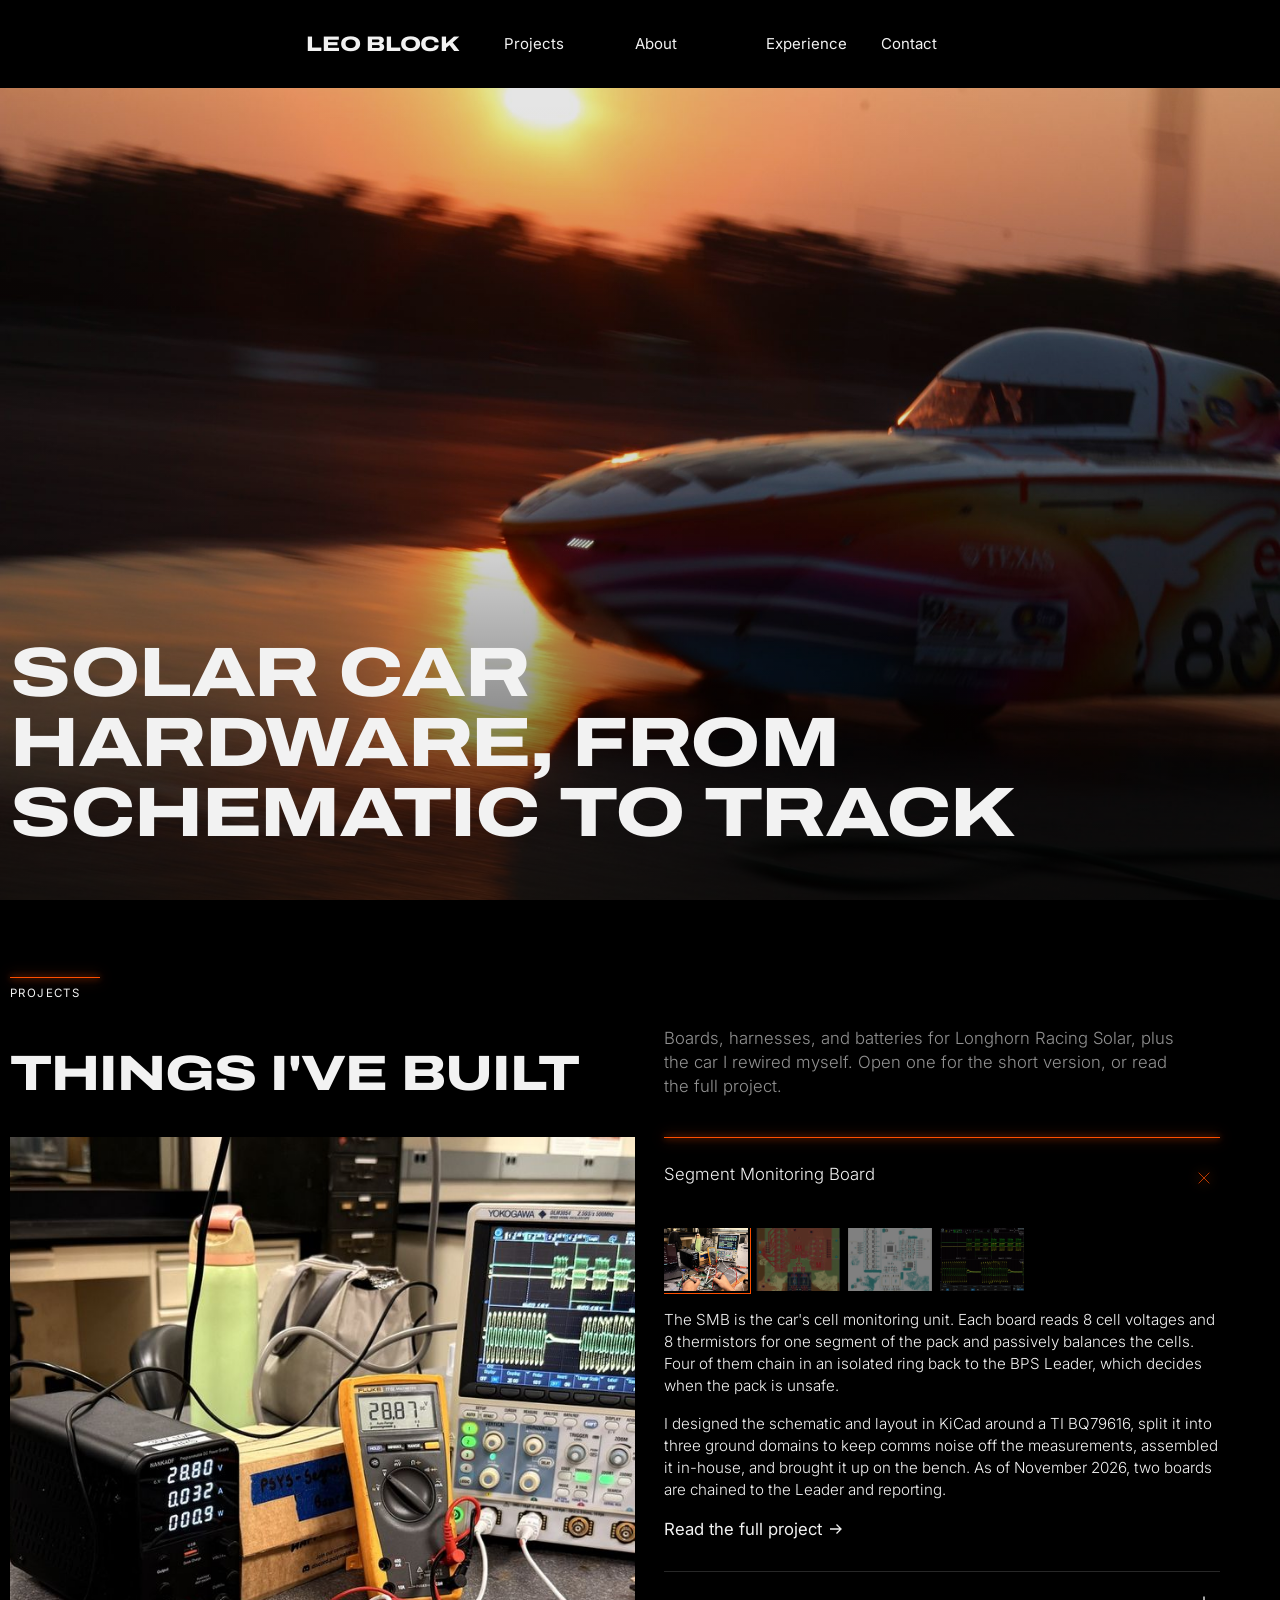
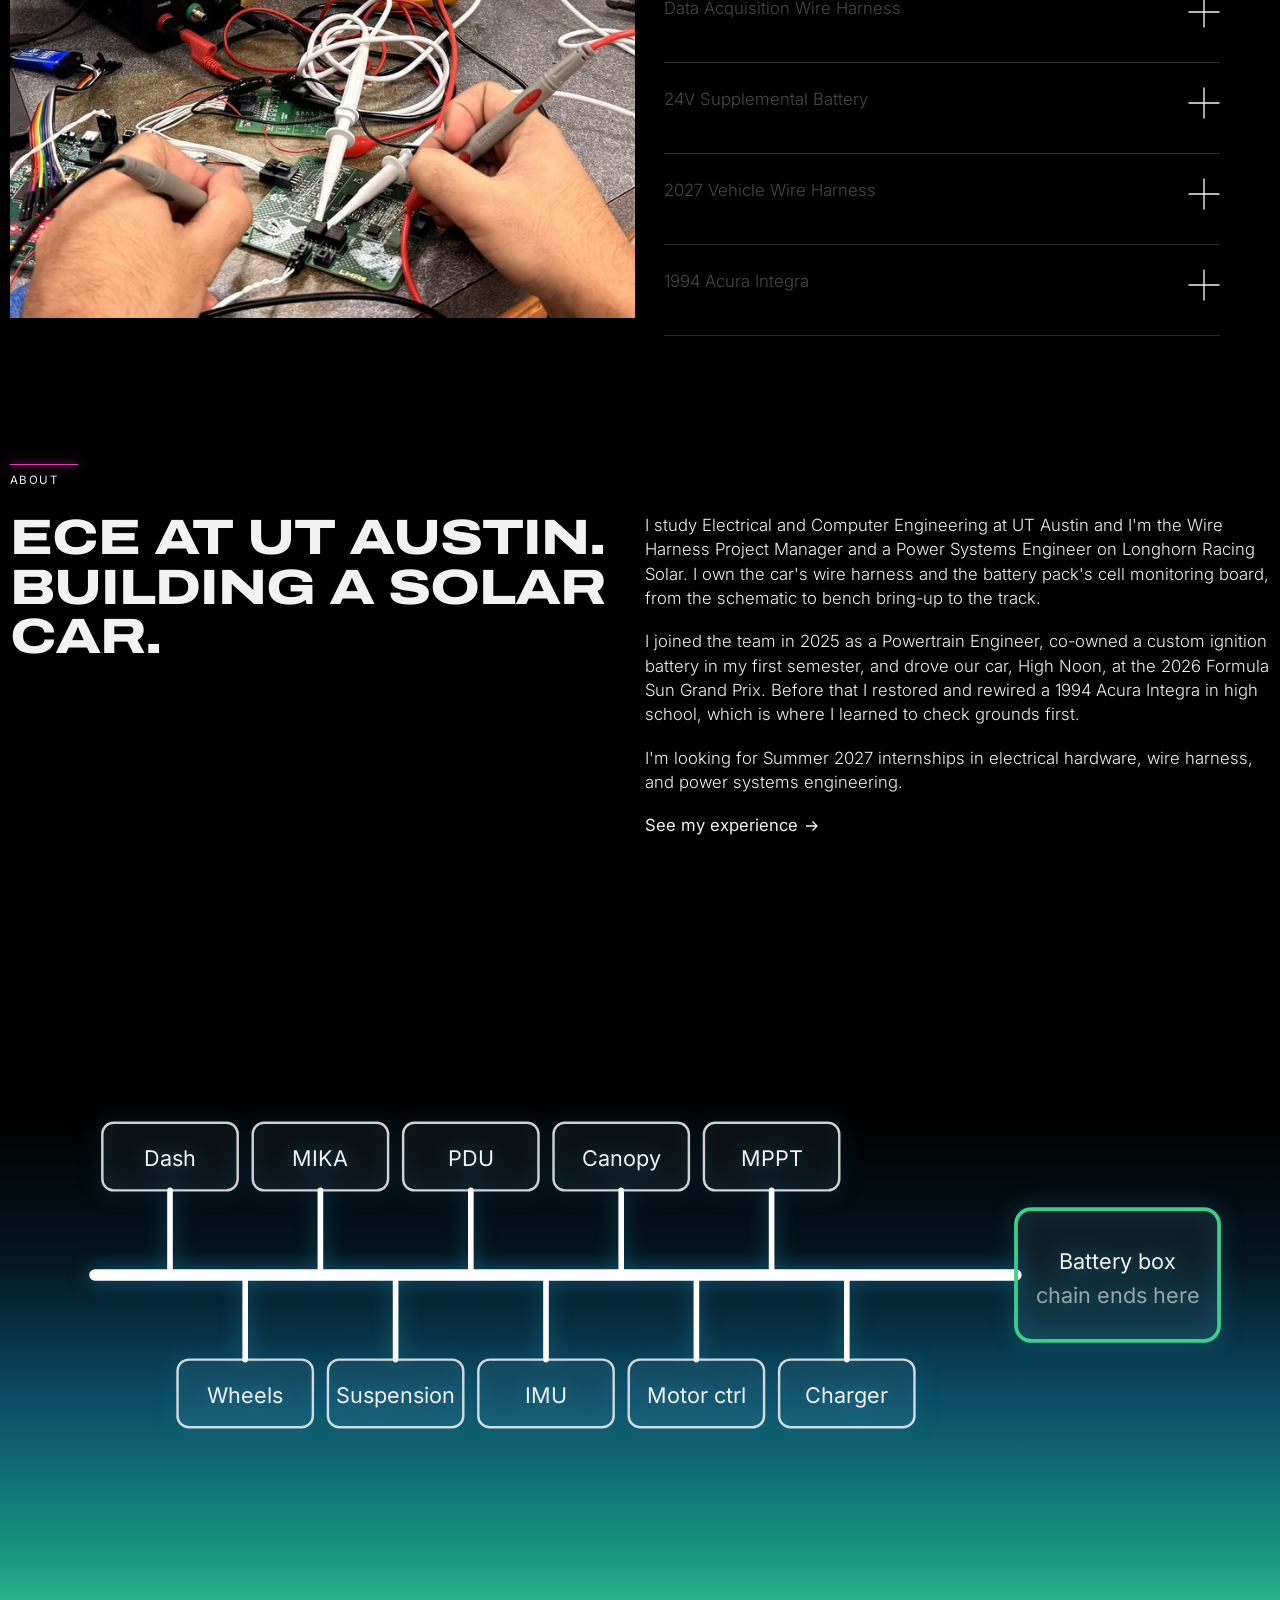
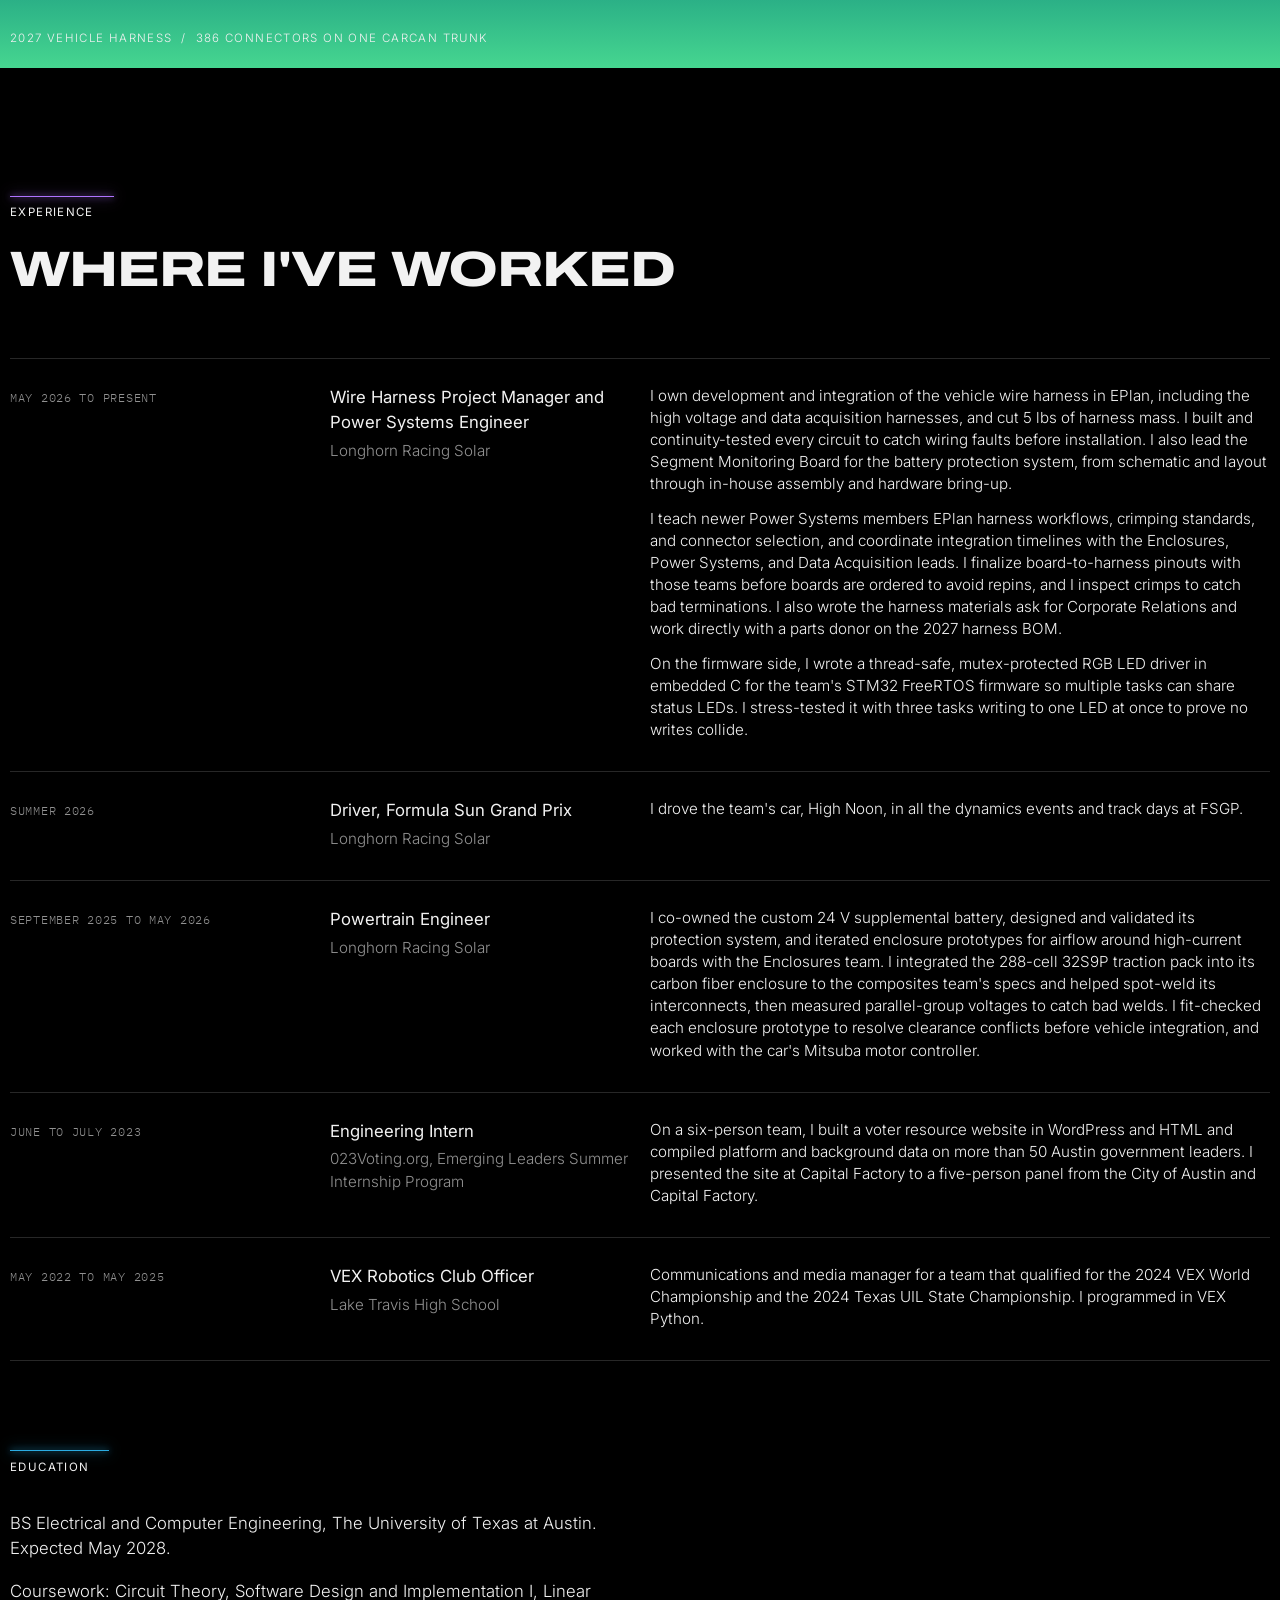
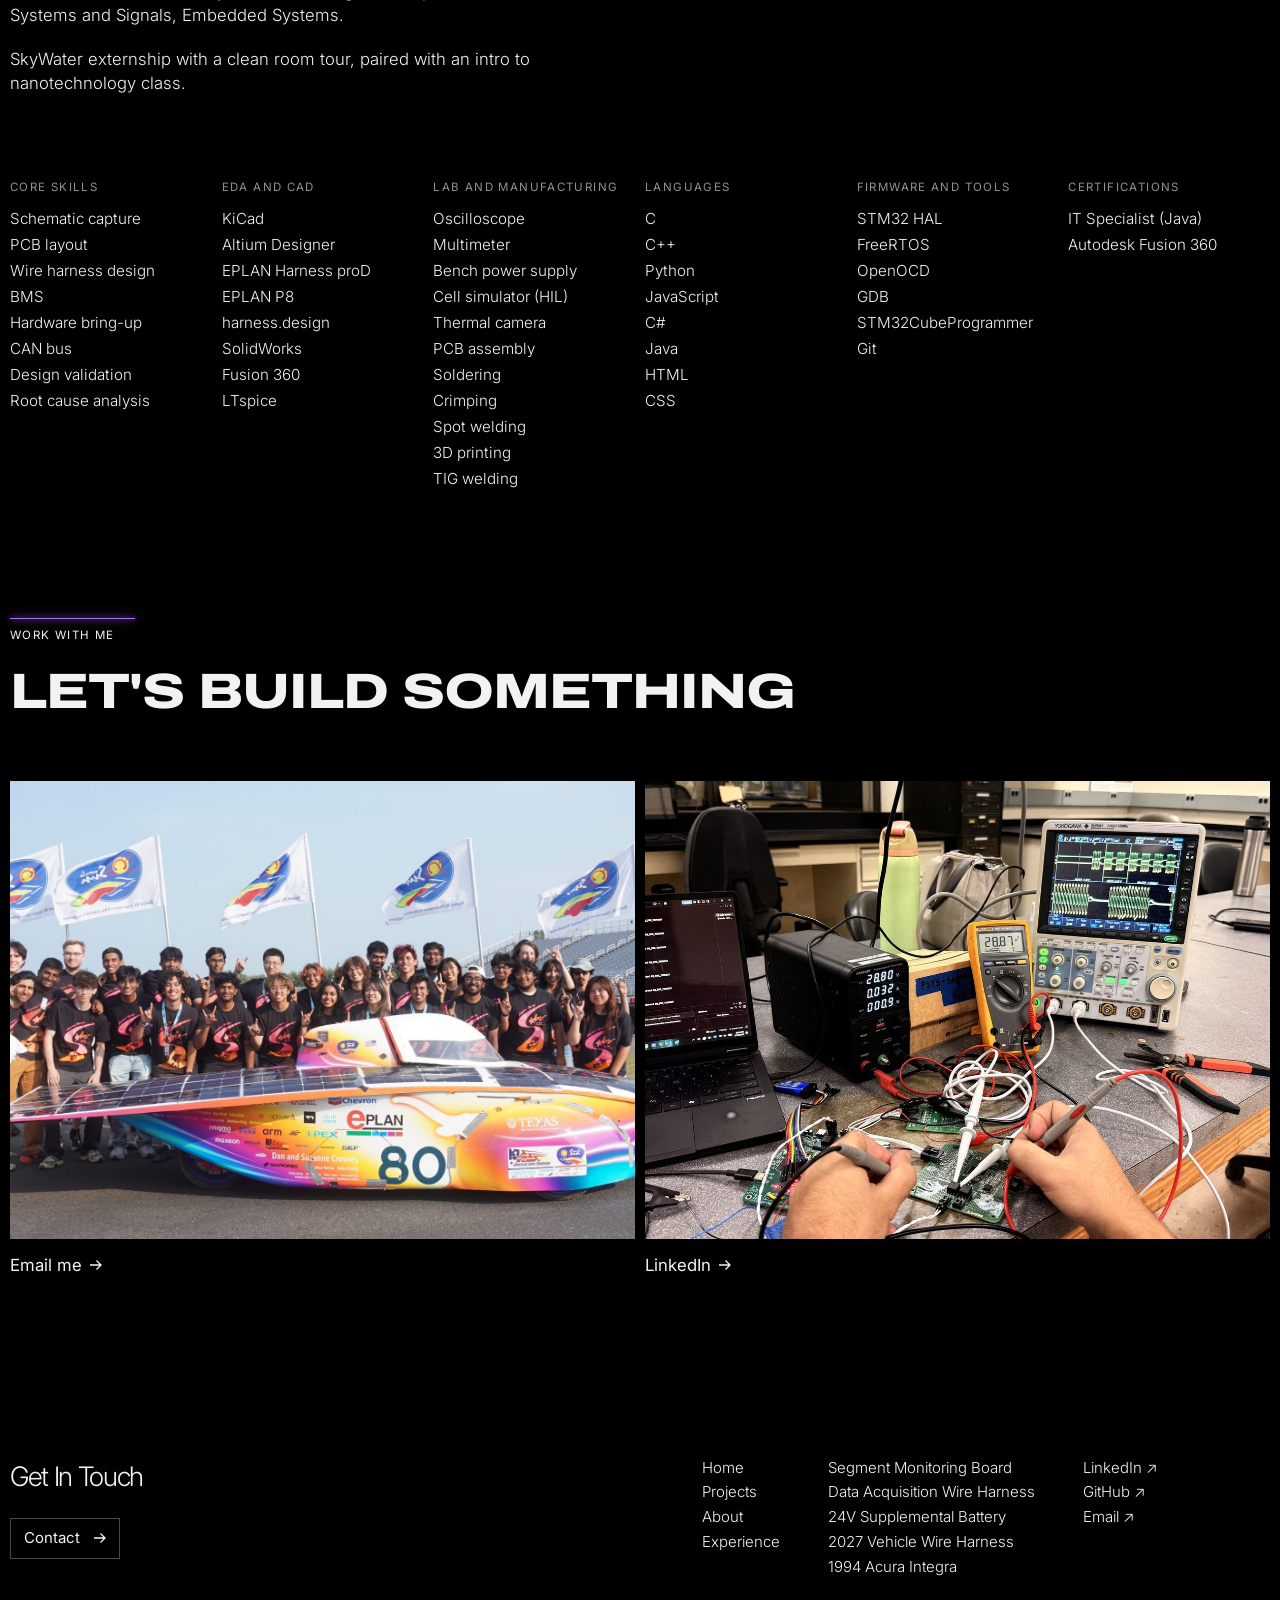
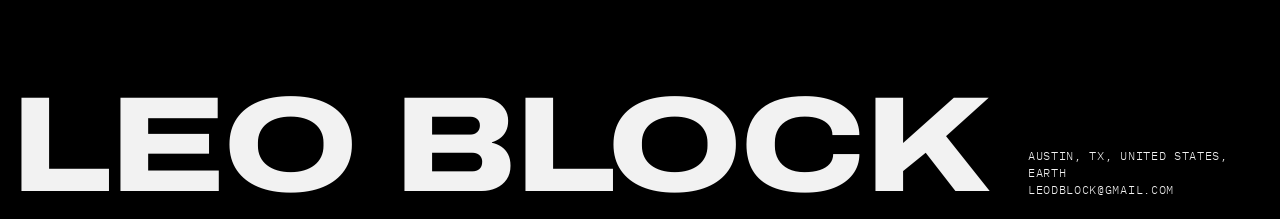
==== commit 0d4dd778: "Title and photo strips for the home projects block; green and blue gradients Adds a title to the pro" ====
--- a/index.html
+++ b/index.html
@@ -23,12 +23,14 @@
   <div class="inner"><h1 class="h1" id="h1">Solar car hardware, from schematic to track</h1></div>
 </section>
 
-<section class="sec" id="projects">
-  <div class="lbl abs" style="--a:var(--orange)"><i></i><span>Projects</span></div>
-  <h2 class="h2 indent">Both sides of the interface: the board and the cable</h2>
-  <div class="bleed"><img src="assets/img/data-acquisition-harness-8.jpg" alt="High Noon on the dynamics course between cones" loading="lazy"></div>
+<section class="sec projsec" id="projects">
+  <div class="lbl " style="--a:var(--orange)"><i></i><span>Projects</span></div>
+  <div class="split ptitle">
+    <h2 class="h2">Things I've built</h2>
+    <p class="dim">Boards, harnesses, and batteries for Longhorn Racing Solar, plus the car I rewired myself. Open one for the short version, or read the full project.</p>
+  </div>
   <div class="acc" data-acc>
-    <div class="stage"><img class="on" src="assets/img/smb-4.jpg" alt="" loading="lazy"><img class="" src="assets/img/data-acquisition-harness-1.jpg" alt="" loading="lazy"><img class="" src="assets/img/supplemental-battery-4.jpg" alt="" loading="lazy"><div class="gpanel" aria-hidden="true"><svg class="xray" aria-label="Enclosures on the 2027 harness hanging off one CarCAN trunk that ends at the battery box" role="img" viewbox="0 0 640 230">
+    <div class="stage"><img class="on" data-i="0" data-k="0" src="assets/img/smb-4.jpg" alt="Bench test of the Segment Monitoring Board with a power supply, multimeter and oscilloscope probing the daisy chain" loading="lazy"><img class="" data-i="0" data-k="1" src="assets/img/smb-1.jpg" alt="KiCad PCB layout of the Segment Monitoring Board" loading="lazy"><img class="light" data-i="0" data-k="2" src="assets/img/smb-6.jpg" alt="Front of the Segment Monitoring Board with every part placed, from the interactive BOM" loading="lazy"><img class="" data-i="0" data-k="3" src="assets/img/smb-3.jpg" alt="Oscilloscope capture of a successful wake command on the daisy chain" loading="lazy"><img class="" data-i="1" data-k="0" src="assets/img/data-acquisition-harness-1.jpg" alt="Data Acquisition Wire Harness" loading="lazy"><img class="" data-i="1" data-k="1" src="assets/img/data-acquisition-harness-6.jpg" alt="High Noon driving at sunset at the Formula Sun Grand Prix" loading="lazy"><img class="" data-i="1" data-k="2" src="assets/img/data-acquisition-harness-2.jpg" alt="Harness routing shown in the vehicle CAD model" loading="lazy"><img class="" data-i="1" data-k="3" src="assets/img/data-acquisition-harness-7.jpg" alt="Leo in the cockpit of High Noon with the dash enclosure and wiring visible" loading="lazy"><img class="" data-i="2" data-k="0" src="assets/img/supplemental-battery-4.jpg" alt="3D-printed battery enclosure on a workbench" loading="lazy"><img class="light" data-i="2" data-k="1" src="assets/img/supplemental-battery-1.jpg" alt="CAD model of NiMH cells seated in the 3D-printed frame" loading="lazy"><img class="" data-i="2" data-k="2" src="assets/img/supplemental-battery-2.jpg" alt="Render of the protection PCB with fuse holder and connectors" loading="lazy"><img class="light" data-i="2" data-k="3" src="assets/img/supplemental-battery-8.png" alt="Third revision of the protection PCB in KiCad" loading="lazy"><div class="gpanel" data-i="3" data-k="0" aria-hidden="true"><svg class="xray" aria-label="Enclosures on the 2027 harness hanging off one CarCAN trunk that ends at the battery box" role="img" viewbox="0 0 640 230">
 <path class="route" d="M30,115 H520" stroke-width="6"></path>
 <path class="fpulse" d="M30,115 H520" pathlength="1"></path>
 <g class="route" stroke-width="3"><path d="M70,115V70 M150,115V70 M230,115V70 M310,115V70 M390,115V70 M110,115V160 M190,115V160 M270,115V160 M350,115V160 M430,115V160"></path></g>
@@ -36,27 +38,27 @@
 <rect height="36" rx="6" width="72" x="34" y="34"></rect><rect height="36" rx="6" width="72" x="114" y="34"></rect><rect height="36" rx="6" width="72" x="194" y="34"></rect><rect height="36" rx="6" width="72" x="274" y="34"></rect><rect height="36" rx="6" width="72" x="354" y="34"></rect>
 <rect height="36" rx="6" width="72" x="74" y="160"></rect><rect height="36" rx="6" width="72" x="154" y="160"></rect><rect height="36" rx="6" width="72" x="234" y="160"></rect><rect height="36" rx="6" width="72" x="314" y="160"></rect><rect height="36" rx="6" width="72" x="394" y="160"></rect>
 </g>
-<rect class="box" height="70" rx="8" style="stroke:var(--amber);stroke-width:2" width="108" x="520" y="80"></rect>
+<rect class="box" height="70" rx="8" style="stroke:#3ad08a;stroke-width:2" width="108" x="520" y="80"></rect>
 <text text-anchor="middle" x="70" y="57">Dash</text><text text-anchor="middle" x="150" y="57">MIKA</text><text text-anchor="middle" x="230" y="57">PDU</text><text text-anchor="middle" x="310" y="57">Canopy</text><text text-anchor="middle" x="390" y="57">MPPT</text>
 <text text-anchor="middle" x="110" y="183">Wheels</text><text text-anchor="middle" x="190" y="183">Suspension</text><text text-anchor="middle" x="270" y="183">IMU</text><text text-anchor="middle" x="350" y="183">Motor ctrl</text><text text-anchor="middle" x="430" y="183">Charger</text>
 <text text-anchor="middle" x="574" y="112">Battery box</text><text class="soft" text-anchor="middle" x="574" y="130">chain ends here</text>
 
-</svg></div><img class="" src="assets/img/integra-1.jpg" alt="" loading="lazy"></div>
+</svg></div><img class="" data-i="4" data-k="0" src="assets/img/integra-1.jpg" alt="1994 Acura Integra" loading="lazy"><img class="" data-i="4" data-k="1" src="assets/img/integra-2.jpg" alt="Black 1994 Acura Integra in a parking lot" loading="lazy"><img class="" data-i="4" data-k="2" src="assets/img/integra-3.jpg" alt="Integra interior with the dashboard removed, exposing the wiring" loading="lazy"></div>
     <div class="list"><div class="item open" style="--a:var(--orange)">
-      <h3 style="margin:0"><button type="button" aria-expanded="true" aria-controls="acc-smb"><span class="t">Segment Monitoring Board</span><span class="ic"><svg viewBox="0 0 33 33" fill="none" aria-hidden="true"><path d="M0.5 16.5h32M16.5 0.5v32" stroke="currentColor" stroke-width="1.4"/></svg></span></button></h3>
-      <div class="panel" id="acc-smb"><div><p>The SMB is the car's cell monitoring unit. Each board reads 8 cell voltages and 8 thermistors for one segment of the pack and passively balances the cells. Four of them chain in an isolated ring back to the BPS Leader, which decides when the pack is unsafe.</p><p>I designed the schematic and layout in KiCad around a TI BQ79616, split it into three ground domains to keep comms noise off the measurements, assembled it in-house, and brought it up on the bench. As of November 2026, two boards are chained to the Leader and reporting.</p><a class="tlink" href="smb/">Read the full project <svg viewBox="0 0 14 14" fill="none" aria-hidden="true"><path d="M1 7h11M7.5 2.5 12 7l-4.5 4.5" stroke="currentColor" stroke-width="1.3"/></svg></a></div></div>
+      <h3 style="margin:0"><button type="button" class="hd" aria-expanded="true" aria-controls="acc-smb"><span class="t">Segment Monitoring Board</span><span class="ic"><svg viewBox="0 0 33 33" fill="none" aria-hidden="true"><path d="M0.5 16.5h32M16.5 0.5v32" stroke="currentColor" stroke-width="1.4"/></svg></span></button></h3>
+      <div class="panel" id="acc-smb"><div><div class="thumbs"><button type="button" class="thumb sel" data-k="0" aria-label="Show photo 1 of Segment Monitoring Board"><img src="assets/img/smb-4.jpg" alt="" loading="lazy"></button><button type="button" class="thumb" data-k="1" aria-label="Show photo 2 of Segment Monitoring Board"><img src="assets/img/smb-1.jpg" alt="" loading="lazy"></button><button type="button" class="thumb" data-k="2" aria-label="Show photo 3 of Segment Monitoring Board"><img src="assets/img/smb-6.jpg" alt="" loading="lazy"></button><button type="button" class="thumb" data-k="3" aria-label="Show photo 4 of Segment Monitoring Board"><img src="assets/img/smb-3.jpg" alt="" loading="lazy"></button></div><p>The SMB is the car's cell monitoring unit. Each board reads 8 cell voltages and 8 thermistors for one segment of the pack and passively balances the cells. Four of them chain in an isolated ring back to the BPS Leader, which decides when the pack is unsafe.</p><p>I designed the schematic and layout in KiCad around a TI BQ79616, split it into three ground domains to keep comms noise off the measurements, assembled it in-house, and brought it up on the bench. As of November 2026, two boards are chained to the Leader and reporting.</p><a class="tlink" href="smb/">Read the full project <svg viewBox="0 0 14 14" fill="none" aria-hidden="true"><path d="M1 7h11M7.5 2.5 12 7l-4.5 4.5" stroke="currentColor" stroke-width="1.3"/></svg></a></div></div>
     </div><div class="item" style="--a:var(--blue)">
-      <h3 style="margin:0"><button type="button" aria-expanded="false" aria-controls="acc-data-acquisition-harness"><span class="t">Data Acquisition Wire Harness</span><span class="ic"><svg viewBox="0 0 33 33" fill="none" aria-hidden="true"><path d="M0.5 16.5h32M16.5 0.5v32" stroke="currentColor" stroke-width="1.4"/></svg></span></button></h3>
-      <div class="panel" id="acc-data-acquisition-harness"><div><p>This harness connects 14 telemetry boards across 65 feet of cable on High Noon. I routed every branch through the full vehicle CAD in EPLAN, so every wire was cut to its final length before it went near the car.</p><p>I wrote 17 pages of build documentation, led a team that was newer to harness work through the build, and inspected all 124 joints. It ran at the 2026 Formula Sun Grand Prix with zero on-track failures, with me in the driver's seat for the dynamics events.</p><a class="tlink" href="data-acquisition-harness/">Read the full project <svg viewBox="0 0 14 14" fill="none" aria-hidden="true"><path d="M1 7h11M7.5 2.5 12 7l-4.5 4.5" stroke="currentColor" stroke-width="1.3"/></svg></a></div></div>
+      <h3 style="margin:0"><button type="button" class="hd" aria-expanded="false" aria-controls="acc-data-acquisition-harness"><span class="t">Data Acquisition Wire Harness</span><span class="ic"><svg viewBox="0 0 33 33" fill="none" aria-hidden="true"><path d="M0.5 16.5h32M16.5 0.5v32" stroke="currentColor" stroke-width="1.4"/></svg></span></button></h3>
+      <div class="panel" id="acc-data-acquisition-harness"><div><div class="thumbs"><button type="button" class="thumb sel" data-k="0" aria-label="Show photo 1 of Data Acquisition Wire Harness"><img src="assets/img/data-acquisition-harness-1.jpg" alt="" loading="lazy"></button><button type="button" class="thumb" data-k="1" aria-label="Show photo 2 of Data Acquisition Wire Harness"><img src="assets/img/data-acquisition-harness-6.jpg" alt="" loading="lazy"></button><button type="button" class="thumb" data-k="2" aria-label="Show photo 3 of Data Acquisition Wire Harness"><img src="assets/img/data-acquisition-harness-2.jpg" alt="" loading="lazy"></button><button type="button" class="thumb" data-k="3" aria-label="Show photo 4 of Data Acquisition Wire Harness"><img src="assets/img/data-acquisition-harness-7.jpg" alt="" loading="lazy"></button></div><p>This harness connects 14 telemetry boards across 65 feet of cable on High Noon. I routed every branch through the full vehicle CAD in EPLAN, so every wire was cut to its final length before it went near the car.</p><p>I wrote 17 pages of build documentation, led a team that was newer to harness work through the build, and inspected all 124 joints. It ran at the 2026 Formula Sun Grand Prix with zero on-track failures, with me in the driver's seat for the dynamics events.</p><a class="tlink" href="data-acquisition-harness/">Read the full project <svg viewBox="0 0 14 14" fill="none" aria-hidden="true"><path d="M1 7h11M7.5 2.5 12 7l-4.5 4.5" stroke="currentColor" stroke-width="1.3"/></svg></a></div></div>
     </div><div class="item" style="--a:var(--pink)">
-      <h3 style="margin:0"><button type="button" aria-expanded="false" aria-controls="acc-supplemental-battery"><span class="t">24V Supplemental Battery</span><span class="ic"><svg viewBox="0 0 33 33" fill="none" aria-hidden="true"><path d="M0.5 16.5h32M16.5 0.5v32" stroke="currentColor" stroke-width="1.4"/></svg></span></button></h3>
-      <div class="panel" id="acc-supplemental-battery"><div><p>This 20S1P NiMH pack powers the car's ignition sequence. It replaced an off-the-shelf pack that had logged more than 50 overtemperature events, and the new design cut those to near zero.</p><p>I co-owned it from cell selection to test: a KiCad protection board with a 12 A fuse and two thermistors, simulated in LTspice and checked with a scope and thermal camera, and a 3D-printed frame that made the pack 34% smaller and 23% lighter.</p><a class="tlink" href="supplemental-battery/">Read the full project <svg viewBox="0 0 14 14" fill="none" aria-hidden="true"><path d="M1 7h11M7.5 2.5 12 7l-4.5 4.5" stroke="currentColor" stroke-width="1.3"/></svg></a></div></div>
+      <h3 style="margin:0"><button type="button" class="hd" aria-expanded="false" aria-controls="acc-supplemental-battery"><span class="t">24V Supplemental Battery</span><span class="ic"><svg viewBox="0 0 33 33" fill="none" aria-hidden="true"><path d="M0.5 16.5h32M16.5 0.5v32" stroke="currentColor" stroke-width="1.4"/></svg></span></button></h3>
+      <div class="panel" id="acc-supplemental-battery"><div><div class="thumbs"><button type="button" class="thumb sel" data-k="0" aria-label="Show photo 1 of 24V Supplemental Battery"><img src="assets/img/supplemental-battery-4.jpg" alt="" loading="lazy"></button><button type="button" class="thumb" data-k="1" aria-label="Show photo 2 of 24V Supplemental Battery"><img src="assets/img/supplemental-battery-1.jpg" alt="" loading="lazy"></button><button type="button" class="thumb" data-k="2" aria-label="Show photo 3 of 24V Supplemental Battery"><img src="assets/img/supplemental-battery-2.jpg" alt="" loading="lazy"></button><button type="button" class="thumb" data-k="3" aria-label="Show photo 4 of 24V Supplemental Battery"><img src="assets/img/supplemental-battery-8.png" alt="" loading="lazy"></button></div><p>This 20S1P NiMH pack powers the car's ignition sequence. It replaced an off-the-shelf pack that had logged more than 50 overtemperature events, and the new design cut those to near zero.</p><p>I co-owned it from cell selection to test: a KiCad protection board with a 12 A fuse and two thermistors, simulated in LTspice and checked with a scope and thermal camera, and a 3D-printed frame that made the pack 34% smaller and 23% lighter.</p><a class="tlink" href="supplemental-battery/">Read the full project <svg viewBox="0 0 14 14" fill="none" aria-hidden="true"><path d="M1 7h11M7.5 2.5 12 7l-4.5 4.5" stroke="currentColor" stroke-width="1.3"/></svg></a></div></div>
     </div><div class="item" style="--a:var(--purple)">
-      <h3 style="margin:0"><button type="button" aria-expanded="false" aria-controls="acc-vehicle-harness-2027"><span class="t">2027 Vehicle Wire Harness</span><span class="ic"><svg viewBox="0 0 33 33" fill="none" aria-hidden="true"><path d="M0.5 16.5h32M16.5 0.5v32" stroke="currentColor" stroke-width="1.4"/></svg></span></button></h3>
+      <h3 style="margin:0"><button type="button" class="hd" aria-expanded="false" aria-controls="acc-vehicle-harness-2027"><span class="t">2027 Vehicle Wire Harness</span><span class="ic"><svg viewBox="0 0 33 33" fill="none" aria-hidden="true"><path d="M0.5 16.5h32M16.5 0.5v32" stroke="currentColor" stroke-width="1.4"/></svg></span></button></h3>
       <div class="panel" id="acc-vehicle-harness-2027"><div><p>I'm leading the full harness for the team's next car. The last car had no pin for CAN cable shielding, so I set a standard 12-pin CAN pinout with two dedicated shield pins on every board and moved the boards to sealed Deutsch DTM connectors.</p><p>I modeled every connector on the car in harness.design, 386 of them, with pin names normalized across every board, and I'm now routing it in EPLAN Harness proD. Manufacturing starts in January.</p><a class="tlink" href="vehicle-harness-2027/">Read the full project <svg viewBox="0 0 14 14" fill="none" aria-hidden="true"><path d="M1 7h11M7.5 2.5 12 7l-4.5 4.5" stroke="currentColor" stroke-width="1.3"/></svg></a></div></div>
     </div><div class="item" style="--a:var(--amber)">
-      <h3 style="margin:0"><button type="button" aria-expanded="false" aria-controls="acc-integra"><span class="t">1994 Acura Integra</span><span class="ic"><svg viewBox="0 0 33 33" fill="none" aria-hidden="true"><path d="M0.5 16.5h32M16.5 0.5v32" stroke="currentColor" stroke-width="1.4"/></svg></span></button></h3>
-      <div class="panel" id="acc-integra"><div><p>My own car, picked with a design matrix and bought with money from a weekday job in high school. It has a 30-year-old harness with very little documentation, so every electrical job starts with tracing circuits by hand.</p><p>I wired in a CarPlay head unit and backup camera, adapted a Japan-market airbag connector, swapped the whole interior from tan to black, and did the cooling, suspension, and engine work myself.</p><a class="tlink" href="integra/">Read the full project <svg viewBox="0 0 14 14" fill="none" aria-hidden="true"><path d="M1 7h11M7.5 2.5 12 7l-4.5 4.5" stroke="currentColor" stroke-width="1.3"/></svg></a></div></div>
+      <h3 style="margin:0"><button type="button" class="hd" aria-expanded="false" aria-controls="acc-integra"><span class="t">1994 Acura Integra</span><span class="ic"><svg viewBox="0 0 33 33" fill="none" aria-hidden="true"><path d="M0.5 16.5h32M16.5 0.5v32" stroke="currentColor" stroke-width="1.4"/></svg></span></button></h3>
+      <div class="panel" id="acc-integra"><div><div class="thumbs"><button type="button" class="thumb sel" data-k="0" aria-label="Show photo 1 of 1994 Acura Integra"><img src="assets/img/integra-1.jpg" alt="" loading="lazy"></button><button type="button" class="thumb" data-k="1" aria-label="Show photo 2 of 1994 Acura Integra"><img src="assets/img/integra-2.jpg" alt="" loading="lazy"></button><button type="button" class="thumb" data-k="2" aria-label="Show photo 3 of 1994 Acura Integra"><img src="assets/img/integra-3.jpg" alt="" loading="lazy"></button></div><p>My own car, picked with a design matrix and bought with money from a weekday job in high school. It has a 30-year-old harness with very little documentation, so every electrical job starts with tracing circuits by hand.</p><p>I wired in a CarPlay head unit and backup camera, adapted a Japan-market airbag connector, swapped the whole interior from tan to black, and did the cooling, suspension, and engine work myself.</p><a class="tlink" href="integra/">Read the full project <svg viewBox="0 0 14 14" fill="none" aria-hidden="true"><path d="M1 7h11M7.5 2.5 12 7l-4.5 4.5" stroke="currentColor" stroke-width="1.3"/></svg></a></div></div>
     </div></div>
   </div>
 </section>
@@ -83,7 +85,7 @@
 <rect height="36" rx="6" width="72" x="34" y="34"></rect><rect height="36" rx="6" width="72" x="114" y="34"></rect><rect height="36" rx="6" width="72" x="194" y="34"></rect><rect height="36" rx="6" width="72" x="274" y="34"></rect><rect height="36" rx="6" width="72" x="354" y="34"></rect>
 <rect height="36" rx="6" width="72" x="74" y="160"></rect><rect height="36" rx="6" width="72" x="154" y="160"></rect><rect height="36" rx="6" width="72" x="234" y="160"></rect><rect height="36" rx="6" width="72" x="314" y="160"></rect><rect height="36" rx="6" width="72" x="394" y="160"></rect>
 </g>
-<rect class="box" height="70" rx="8" style="stroke:var(--amber);stroke-width:2" width="108" x="520" y="80"></rect>
+<rect class="box" height="70" rx="8" style="stroke:#3ad08a;stroke-width:2" width="108" x="520" y="80"></rect>
 <text text-anchor="middle" x="70" y="57">Dash</text><text text-anchor="middle" x="150" y="57">MIKA</text><text text-anchor="middle" x="230" y="57">PDU</text><text text-anchor="middle" x="310" y="57">Canopy</text><text text-anchor="middle" x="390" y="57">MPPT</text>
 <text text-anchor="middle" x="110" y="183">Wheels</text><text text-anchor="middle" x="190" y="183">Suspension</text><text text-anchor="middle" x="270" y="183">IMU</text><text text-anchor="middle" x="350" y="183">Motor ctrl</text><text text-anchor="middle" x="430" y="183">Charger</text>
 <text text-anchor="middle" x="574" y="112">Battery box</text><text class="soft" text-anchor="middle" x="574" y="130">chain ends here</text>
--- a/assets/site.css
+++ b/assets/site.css
@@ -72,7 +72,7 @@
 .hero h1{max-width:1060px}
 .hero .sub{margin:1.1rem 0 0;max-width:40rem;color:var(--dim)}
 .hero .lbl{margin-bottom:1.2rem}
-.hero.grad{background:linear-gradient(180deg,#000 8%,#151530 38%,#5b3d8f 60%,#c0508f 80%,#ff5a1f 100%)}
+.hero.grad{background:linear-gradient(180deg,#000 8%,#03161d 36%,#0a4a63 58%,#0f8a78 80%,#3ad08a 100%)}
 .hero.grad::after{background:linear-gradient(to top,rgba(0,0,0,.35),transparent 40%)}
 .hero.grad .media{display:flex;align-items:center;justify-content:center;padding:6vh 4vw 26vh}
 .hero.grad .media svg{width:min(1100px,100%);height:auto}
@@ -96,7 +96,7 @@
 .acc .stage{position:relative;aspect-ratio:4/5;max-height:88vh;overflow:hidden;background:#0a0a0a}
 .acc .stage > *{position:absolute;inset:0;width:100%;height:100%;object-fit:cover;opacity:0;transition:opacity .5s}
 .acc .stage > .on{opacity:1}
-.acc .stage .gpanel{display:flex;align-items:center;justify-content:center;padding:8%;background:linear-gradient(180deg,#000 10%,#1c1840 45%,#7a4aa8 75%,#ff5a1f 110%)}
+.acc .stage .gpanel{display:flex;align-items:center;justify-content:center;padding:8%;background:linear-gradient(180deg,#000 10%,#05202b 45%,#0d6a7a 75%,#3ad08a 110%)}
 .acc .list{padding:0 8% 0 3%}
 .item{border-top:1px solid var(--line);--a:var(--orange)}
 .item:last-child{border-bottom:1px solid var(--line)}
@@ -104,12 +104,12 @@
 .item.open{border-top-color:var(--a)}
 .item.open::before{content:"";position:absolute;left:0;right:0;top:-1px;height:1px;box-shadow:0 0 6px var(--a),0 0 14px var(--a)}
 .item h3{font:inherit}
-.item button{all:unset;cursor:pointer;display:flex;width:100%;justify-content:space-between;align-items:flex-start;gap:1rem;padding:24px 0 34px}
+.item .hd{all:unset;box-sizing:border-box;cursor:pointer;display:flex;width:100%;justify-content:space-between;align-items:flex-start;gap:1rem;padding:24px 0 34px}
 .item .t{font-weight:300;color:var(--faint);transition:color .25s;font-size:clamp(1.05rem,1.31vw,1.2rem)}
-.item:hover .t,.item.open .t,.item button:focus-visible .t{color:var(--fg)}
+.item:hover .t,.item.open .t,.item .hd:focus-visible .t{color:var(--fg)}
 .item .ic{flex:none;color:var(--fg);transition:color .25s,filter .25s}
 .item .ic svg{display:block;width:32px;height:32px;transition:transform .35s var(--ease)}
-.item:hover .ic,.item.open .ic,.item button:focus-visible .ic{color:var(--a);filter:drop-shadow(0 0 6px var(--a))}
+.item:hover .ic,.item.open .ic,.item .hd:focus-visible .ic{color:var(--a);filter:drop-shadow(0 0 6px var(--a))}
 .item.open .ic svg{transform:rotate(135deg) scale(.5)}
 .item .panel{display:grid;grid-template-rows:0fr;transition:grid-template-rows .45s var(--ease)}
 .item.open .panel{grid-template-rows:1fr}
@@ -119,12 +119,12 @@
 @media (max-width:820px){.acc{grid-template-columns:1fr}.acc .stage{aspect-ratio:4/3}.acc .list{padding:0}.item .ic svg{width:18px;height:18px}}
 
 /* gradient band */
-.band{position:relative;margin-top:clamp(80px,10vw,160px);height:min(78vh,760px);background:linear-gradient(180deg,#000 22%,#14142c 42%,#4b3a86 62%,#a85594 82%,#e07070 100%);overflow:hidden}
-.band svg{position:absolute;left:50%;top:44%;transform:translate(-50%,-50%);width:min(1250px,94%);height:auto;filter:drop-shadow(0 0 10px rgba(175,115,255,.45))}
+.band{position:relative;margin-top:clamp(80px,10vw,160px);height:min(78vh,760px);background:linear-gradient(180deg,#000 22%,#04161f 42%,#0b4c66 62%,#14907e 82%,#46d690 100%);overflow:hidden}
+.band svg{position:absolute;left:50%;top:44%;transform:translate(-50%,-50%);width:min(1250px,94%);height:auto;filter:drop-shadow(0 0 10px rgba(43,172,226,.5))}
 .band .cap{position:absolute;left:var(--g);bottom:var(--g);font-size:11.5px;letter-spacing:.12em;text-transform:uppercase}
 .xray .box{fill:rgba(255,255,255,.04);stroke:rgba(242,242,242,.85);stroke-width:1.3}
 .xray .route{fill:none;stroke:#fff;stroke-linecap:round}
-.xray .hot{stroke:var(--amber)}
+.xray .hot{stroke:#3ad08a}
 .xray text{font-family:var(--sans);fill:#f2f2f2;font-size:11.5px;font-weight:400}
 .xray .soft{fill:rgba(242,242,242,.6)}
 
@@ -232,3 +232,16 @@
 .lb p{text-align:center;margin:.8rem 0 0;font-size:11.5px;letter-spacing:.12em;text-transform:uppercase;color:var(--dim)}
 .lb button{position:fixed;top:16px;right:16px;all:unset;position:fixed;top:16px;right:16px;cursor:pointer;color:var(--orange);filter:drop-shadow(0 0 6px var(--orange))}
 .lb button svg{width:32px;height:32px;transform:rotate(45deg)}
+
+/* home projects block */
+.projsec{padding-top:clamp(56px,6vw,96px)}
+.ptitle{align-items:end;margin-bottom:clamp(28px,3vw,44px)}
+.ptitle p{margin:0;max-width:34rem;justify-self:start;padding-left:3%}
+.acc .stage img.light{object-fit:contain;background:#fff}
+.thumbs{display:flex;gap:8px;margin:0 0 1.1rem}
+.thumb{all:unset;cursor:pointer;flex:0 0 auto;width:84px;aspect-ratio:4/3;overflow:hidden;background:#111;opacity:.5;outline:1px solid transparent;outline-offset:2px;transition:opacity .2s,outline-color .2s}
+.thumb img{width:100%;height:100%;object-fit:cover}
+.thumb:hover{opacity:.85}
+.thumb.sel{opacity:1;outline-color:var(--a)}
+.thumb:focus-visible{outline-color:var(--fg)}
+@media (max-width:820px){.ptitle p{padding-left:0}.thumb{width:68px}}
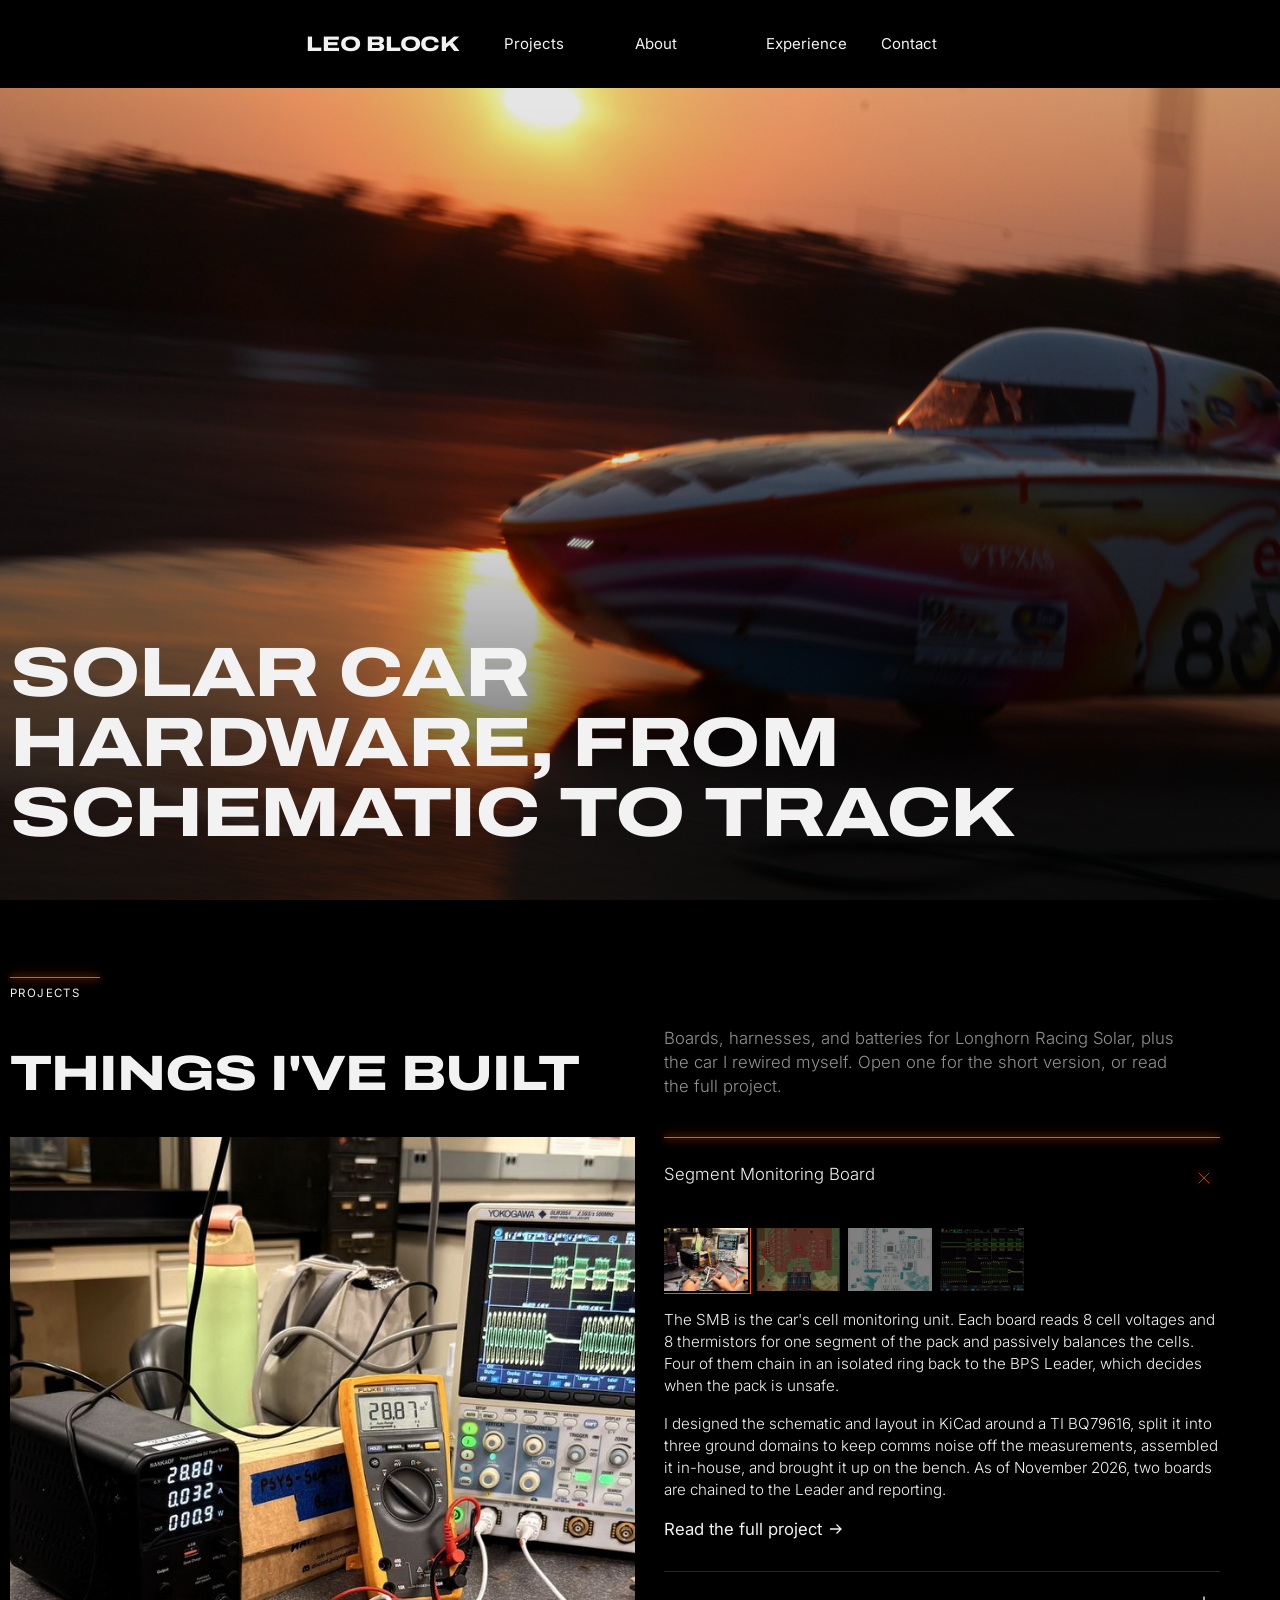
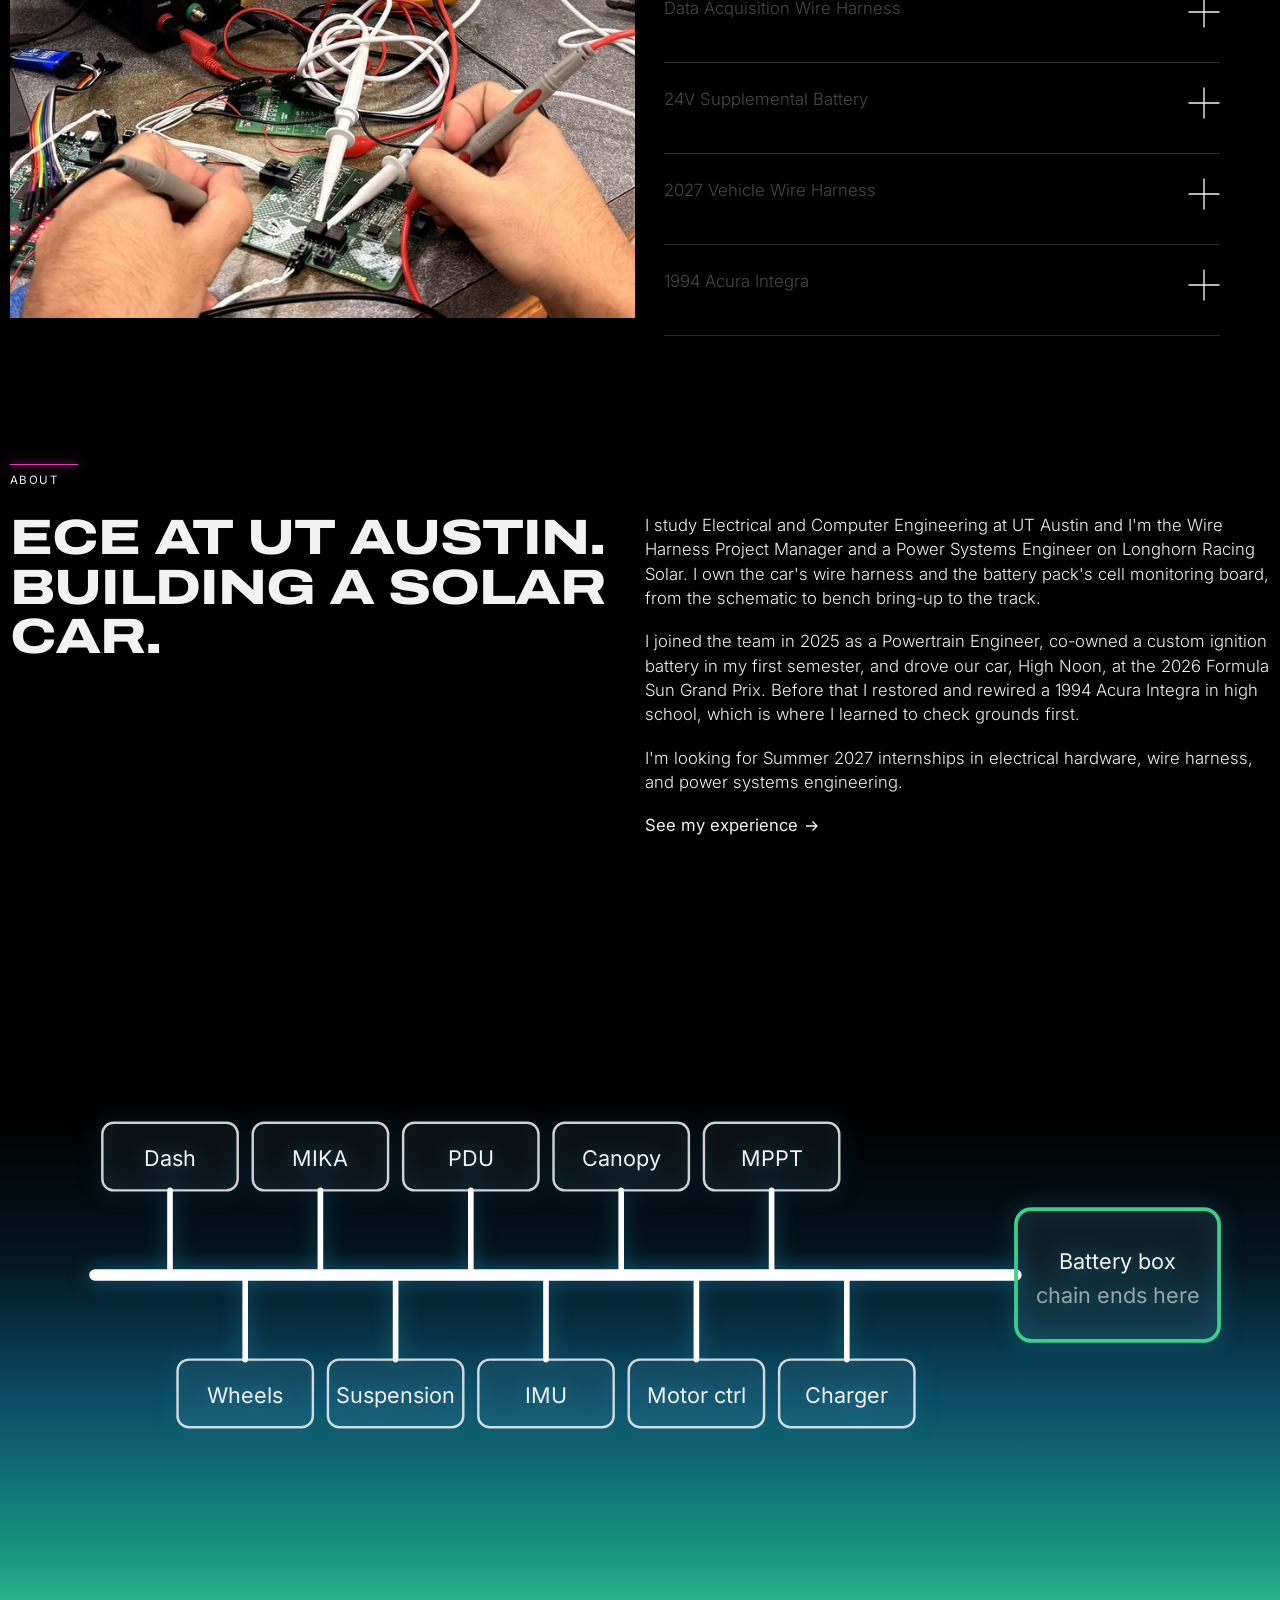
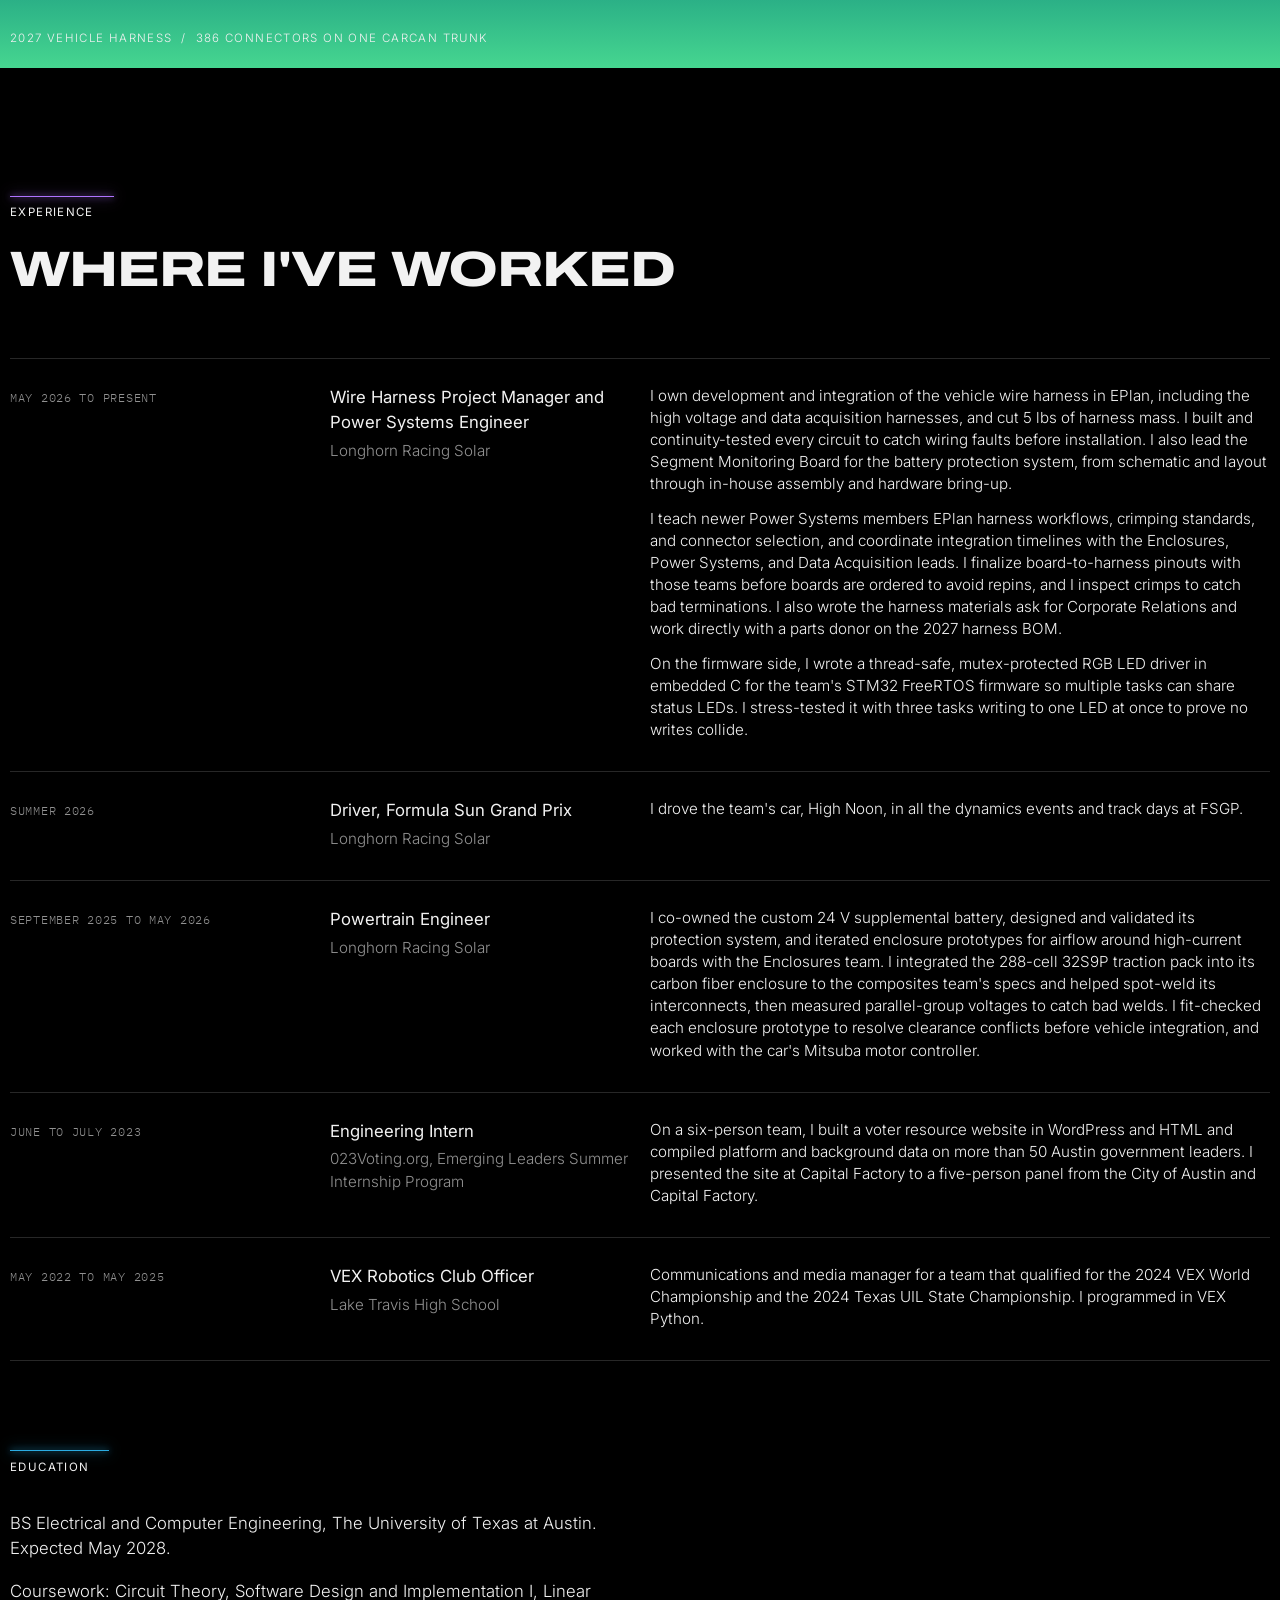
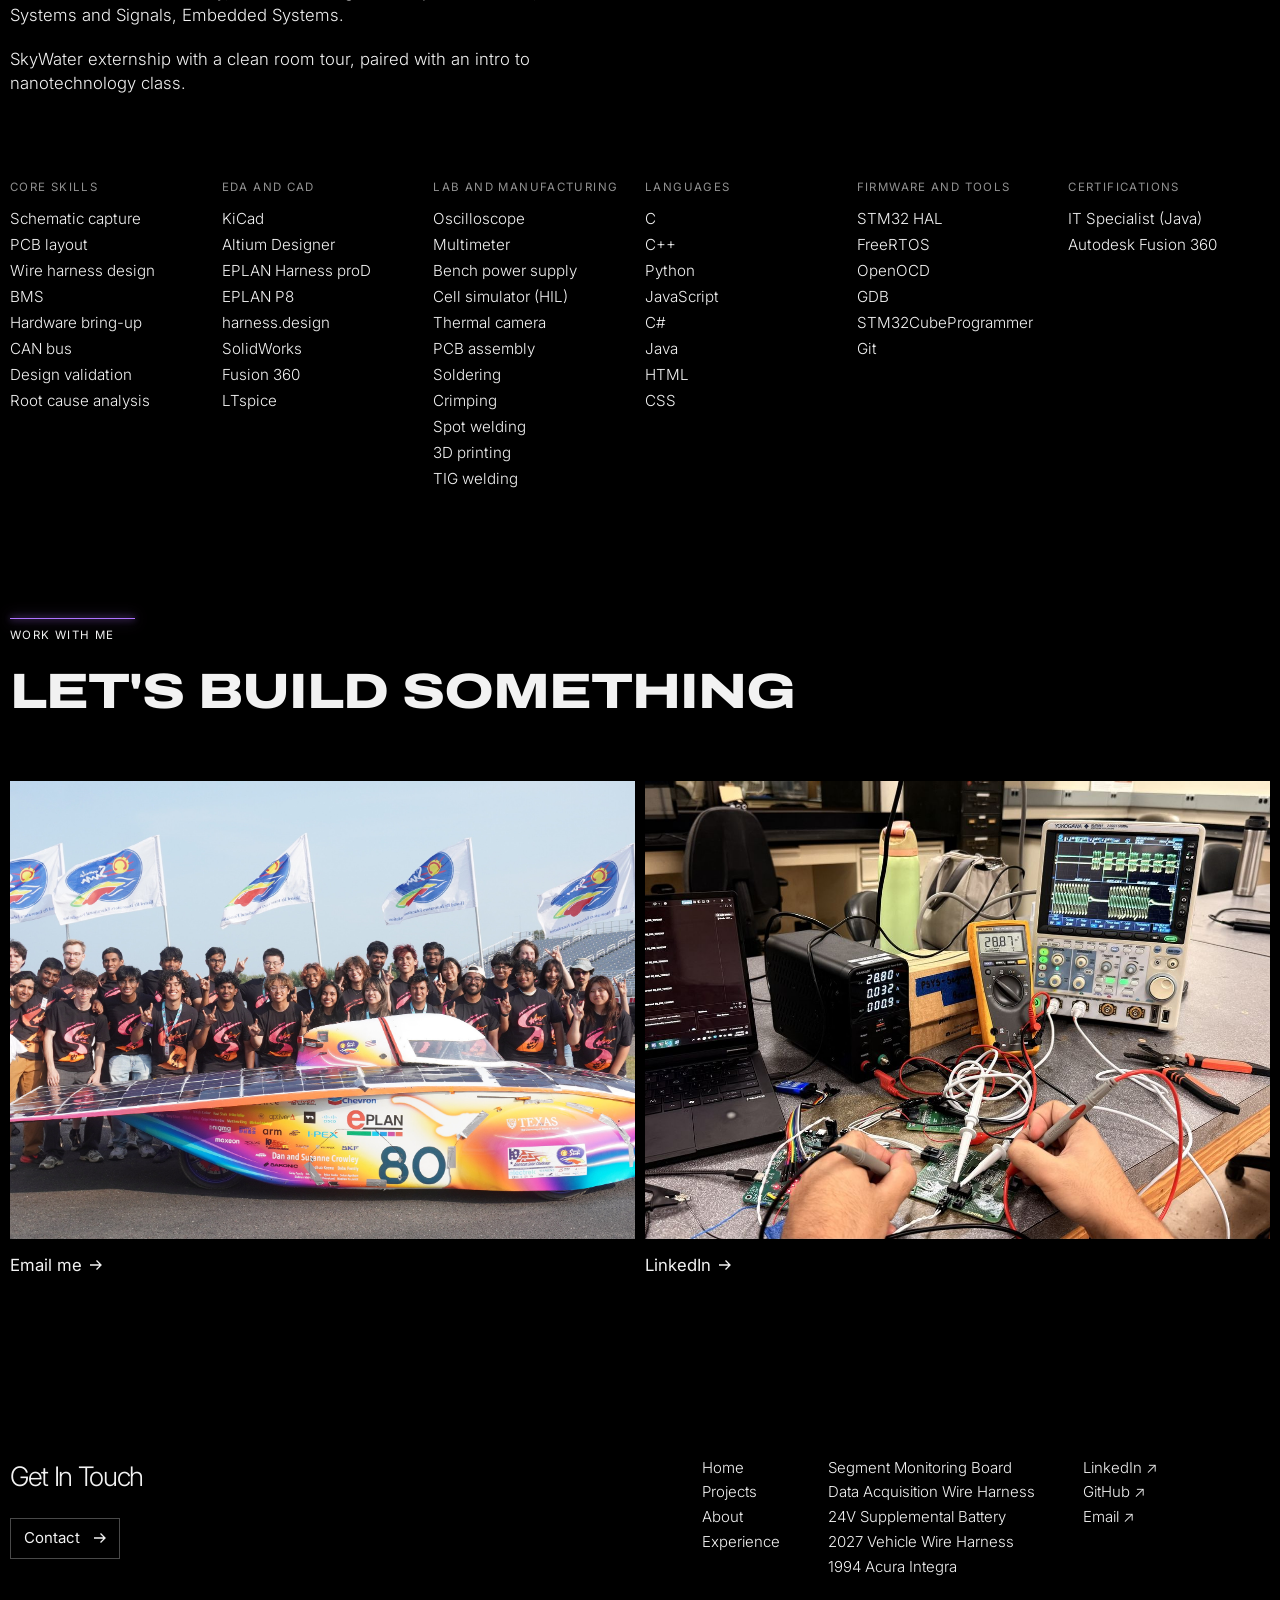
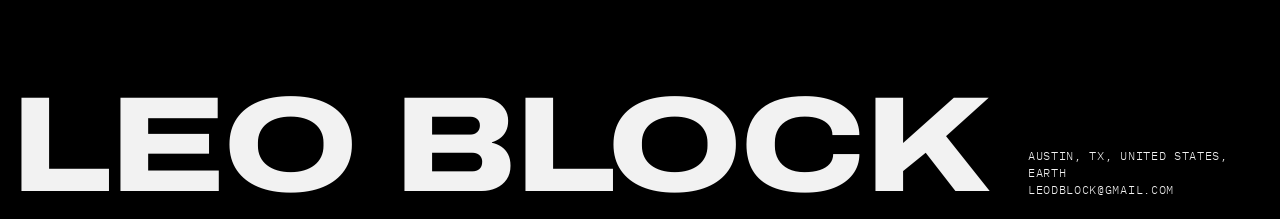
==== commit d78de0b6: "Use full-resolution originals for every photo Pulls lossless originals from the portfolio and Integr" ====
--- a/index.html
+++ b/index.html
@@ -9,7 +9,7 @@
 <link rel="preconnect" href="https://fonts.googleapis.com">
 <link rel="preconnect" href="https://fonts.gstatic.com" crossorigin>
 <link href="https://fonts.googleapis.com/css2?family=Archivo:wdth,wght@62..125,700..900&family=IBM+Plex+Mono:wght@400&family=Inter:wght@300;400;500&display=swap" rel="stylesheet">
-<link rel="stylesheet" href="assets/site.css">
+<link rel="stylesheet" href="assets/site.css?v=91b769c4">
 </head>
 <body>
 <header class="hdr">
@@ -30,7 +30,7 @@
     <p class="dim">Boards, harnesses, and batteries for Longhorn Racing Solar, plus the car I rewired myself. Open one for the short version, or read the full project.</p>
   </div>
   <div class="acc" data-acc>
-    <div class="stage"><img class="on" data-i="0" data-k="0" src="assets/img/smb-4.jpg" alt="Bench test of the Segment Monitoring Board with a power supply, multimeter and oscilloscope probing the daisy chain" loading="lazy"><img class="" data-i="0" data-k="1" src="assets/img/smb-1.jpg" alt="KiCad PCB layout of the Segment Monitoring Board" loading="lazy"><img class="light" data-i="0" data-k="2" src="assets/img/smb-6.jpg" alt="Front of the Segment Monitoring Board with every part placed, from the interactive BOM" loading="lazy"><img class="" data-i="0" data-k="3" src="assets/img/smb-3.jpg" alt="Oscilloscope capture of a successful wake command on the daisy chain" loading="lazy"><img class="" data-i="1" data-k="0" src="assets/img/data-acquisition-harness-1.jpg" alt="Data Acquisition Wire Harness" loading="lazy"><img class="" data-i="1" data-k="1" src="assets/img/data-acquisition-harness-6.jpg" alt="High Noon driving at sunset at the Formula Sun Grand Prix" loading="lazy"><img class="" data-i="1" data-k="2" src="assets/img/data-acquisition-harness-2.jpg" alt="Harness routing shown in the vehicle CAD model" loading="lazy"><img class="" data-i="1" data-k="3" src="assets/img/data-acquisition-harness-7.jpg" alt="Leo in the cockpit of High Noon with the dash enclosure and wiring visible" loading="lazy"><img class="" data-i="2" data-k="0" src="assets/img/supplemental-battery-4.jpg" alt="3D-printed battery enclosure on a workbench" loading="lazy"><img class="light" data-i="2" data-k="1" src="assets/img/supplemental-battery-1.jpg" alt="CAD model of NiMH cells seated in the 3D-printed frame" loading="lazy"><img class="" data-i="2" data-k="2" src="assets/img/supplemental-battery-2.jpg" alt="Render of the protection PCB with fuse holder and connectors" loading="lazy"><img class="light" data-i="2" data-k="3" src="assets/img/supplemental-battery-8.png" alt="Third revision of the protection PCB in KiCad" loading="lazy"><div class="gpanel" data-i="3" data-k="0" aria-hidden="true"><svg class="xray" aria-label="Enclosures on the 2027 harness hanging off one CarCAN trunk that ends at the battery box" role="img" viewbox="0 0 640 230">
+    <div class="stage"><img class="on" data-i="0" data-k="0" src="assets/img/w/smb-4-1280.jpg" srcset="assets/img/w/smb-4-1280.jpg 1280w, assets/img/smb-4.jpg 1600w" sizes="(max-width: 640px) 100vw, 60vw" data-full="assets/img/smb-4.jpg" alt="Bench test of the Segment Monitoring Board with a power supply, multimeter and oscilloscope probing the daisy chain" loading="lazy"><img class="" data-i="0" data-k="1" src="assets/img/w/smb-1-1280.png" srcset="assets/img/w/smb-1-1280.png 1280w, assets/img/smb-1.png 1410w" sizes="(max-width: 640px) 100vw, 60vw" data-full="assets/img/smb-1.png" alt="KiCad PCB layout of the Segment Monitoring Board" loading="lazy"><img class="light" data-i="0" data-k="2" src="assets/img/w/smb-6-1280.jpg" srcset="assets/img/w/smb-6-1280.jpg 1280w, assets/img/smb-6.jpg 2400w" sizes="(max-width: 640px) 100vw, 60vw" data-full="assets/img/smb-6.jpg" alt="Front of the Segment Monitoring Board with every part placed, from the interactive BOM" loading="lazy"><img class="" data-i="0" data-k="3" src="assets/img/smb-3.jpg" alt="Oscilloscope capture of a successful wake command on the daisy chain" loading="lazy"><img class="" data-i="1" data-k="0" src="assets/img/data-acquisition-harness-1.jpg" alt="Data Acquisition Wire Harness" loading="lazy"><img class="" data-i="1" data-k="1" src="assets/img/w/data-acquisition-harness-6-1280.jpg" srcset="assets/img/w/data-acquisition-harness-6-1280.jpg 1280w, assets/img/data-acquisition-harness-6.jpg 2560w" sizes="(max-width: 640px) 100vw, 60vw" data-full="assets/img/data-acquisition-harness-6.jpg" alt="High Noon driving at sunset at the Formula Sun Grand Prix" loading="lazy"><img class="" data-i="1" data-k="2" src="assets/img/data-acquisition-harness-2.png" alt="Harness routing shown in the vehicle CAD model" loading="lazy"><img class="" data-i="1" data-k="3" src="assets/img/w/data-acquisition-harness-7-1280.jpg" srcset="assets/img/w/data-acquisition-harness-7-1280.jpg 1280w, assets/img/data-acquisition-harness-7.jpg 2560w" sizes="(max-width: 640px) 100vw, 60vw" data-full="assets/img/data-acquisition-harness-7.jpg" alt="Leo in the cockpit of High Noon with the dash enclosure and wiring visible" loading="lazy"><img class="" data-i="2" data-k="0" src="assets/img/supplemental-battery-4.jpg" alt="3D-printed battery enclosure on a workbench" loading="lazy"><img class="light" data-i="2" data-k="1" src="assets/img/supplemental-battery-1.jpg" alt="CAD model of NiMH cells seated in the 3D-printed frame" loading="lazy"><img class="" data-i="2" data-k="2" src="assets/img/supplemental-battery-2.jpg" alt="Render of the protection PCB with fuse holder and connectors" loading="lazy"><img class="" data-i="2" data-k="3" src="assets/img/supplemental-battery-8.png" alt="Third revision of the protection PCB in KiCad" loading="lazy"><div class="gpanel" data-i="3" data-k="0" aria-hidden="true"><svg class="xray" aria-label="Enclosures on the 2027 harness hanging off one CarCAN trunk that ends at the battery box" role="img" viewbox="0 0 640 230">
 <path class="route" d="M30,115 H520" stroke-width="6"></path>
 <path class="fpulse" d="M30,115 H520" pathlength="1"></path>
 <g class="route" stroke-width="3"><path d="M70,115V70 M150,115V70 M230,115V70 M310,115V70 M390,115V70 M110,115V160 M190,115V160 M270,115V160 M350,115V160 M430,115V160"></path></g>
@@ -43,22 +43,22 @@
 <text text-anchor="middle" x="110" y="183">Wheels</text><text text-anchor="middle" x="190" y="183">Suspension</text><text text-anchor="middle" x="270" y="183">IMU</text><text text-anchor="middle" x="350" y="183">Motor ctrl</text><text text-anchor="middle" x="430" y="183">Charger</text>
 <text text-anchor="middle" x="574" y="112">Battery box</text><text class="soft" text-anchor="middle" x="574" y="130">chain ends here</text>
 
-</svg></div><img class="" data-i="4" data-k="0" src="assets/img/integra-1.jpg" alt="1994 Acura Integra" loading="lazy"><img class="" data-i="4" data-k="1" src="assets/img/integra-2.jpg" alt="Black 1994 Acura Integra in a parking lot" loading="lazy"><img class="" data-i="4" data-k="2" src="assets/img/integra-3.jpg" alt="Integra interior with the dashboard removed, exposing the wiring" loading="lazy"></div>
+</svg></div><img class="" data-i="4" data-k="0" src="assets/img/w/integra-1-1280.jpg" srcset="assets/img/w/integra-1-1280.jpg 1280w, assets/img/integra-1.jpg 1536w" sizes="(max-width: 640px) 100vw, 60vw" data-full="assets/img/integra-1.jpg" alt="1994 Acura Integra" loading="lazy"><img class="" data-i="4" data-k="1" src="assets/img/w/integra-12-1280.jpg" srcset="assets/img/w/integra-12-1280.jpg 1280w, assets/img/integra-12.jpg 2048w" sizes="(max-width: 640px) 100vw, 60vw" data-full="assets/img/integra-12.jpg" alt="Finished black interior with the Type-R steering wheel" loading="lazy"><img class="" data-i="4" data-k="2" src="assets/img/w/integra-3-1280.jpg" srcset="assets/img/w/integra-3-1280.jpg 1280w, assets/img/integra-3.jpg 2048w" sizes="(max-width: 640px) 100vw, 60vw" data-full="assets/img/integra-3.jpg" alt="Integra interior with the dashboard removed, exposing the wiring" loading="lazy"><img class="" data-i="4" data-k="3" src="assets/img/w/integra-5-1280.jpg" srcset="assets/img/w/integra-5-1280.jpg 1280w, assets/img/integra-5.jpg 1536w" sizes="(max-width: 640px) 100vw, 60vw" data-full="assets/img/integra-5.jpg" alt="Engine bay of the Integra with the B18B1" loading="lazy"></div>
     <div class="list"><div class="item open" style="--a:var(--orange)">
       <h3 style="margin:0"><button type="button" class="hd" aria-expanded="true" aria-controls="acc-smb"><span class="t">Segment Monitoring Board</span><span class="ic"><svg viewBox="0 0 33 33" fill="none" aria-hidden="true"><path d="M0.5 16.5h32M16.5 0.5v32" stroke="currentColor" stroke-width="1.4"/></svg></span></button></h3>
-      <div class="panel" id="acc-smb"><div><div class="thumbs"><button type="button" class="thumb sel" data-k="0" aria-label="Show photo 1 of Segment Monitoring Board"><img src="assets/img/smb-4.jpg" alt="" loading="lazy"></button><button type="button" class="thumb" data-k="1" aria-label="Show photo 2 of Segment Monitoring Board"><img src="assets/img/smb-1.jpg" alt="" loading="lazy"></button><button type="button" class="thumb" data-k="2" aria-label="Show photo 3 of Segment Monitoring Board"><img src="assets/img/smb-6.jpg" alt="" loading="lazy"></button><button type="button" class="thumb" data-k="3" aria-label="Show photo 4 of Segment Monitoring Board"><img src="assets/img/smb-3.jpg" alt="" loading="lazy"></button></div><p>The SMB is the car's cell monitoring unit. Each board reads 8 cell voltages and 8 thermistors for one segment of the pack and passively balances the cells. Four of them chain in an isolated ring back to the BPS Leader, which decides when the pack is unsafe.</p><p>I designed the schematic and layout in KiCad around a TI BQ79616, split it into three ground domains to keep comms noise off the measurements, assembled it in-house, and brought it up on the bench. As of November 2026, two boards are chained to the Leader and reporting.</p><a class="tlink" href="smb/">Read the full project <svg viewBox="0 0 14 14" fill="none" aria-hidden="true"><path d="M1 7h11M7.5 2.5 12 7l-4.5 4.5" stroke="currentColor" stroke-width="1.3"/></svg></a></div></div>
+      <div class="panel" id="acc-smb"><div><div class="thumbs"><button type="button" class="thumb sel" data-k="0" aria-label="Show photo 1 of Segment Monitoring Board"><img src="assets/img/w/smb-4-240.jpg" alt="" loading="lazy"></button><button type="button" class="thumb" data-k="1" aria-label="Show photo 2 of Segment Monitoring Board"><img src="assets/img/w/smb-1-240.jpg" alt="" loading="lazy"></button><button type="button" class="thumb" data-k="2" aria-label="Show photo 3 of Segment Monitoring Board"><img src="assets/img/w/smb-6-240.jpg" alt="" loading="lazy"></button><button type="button" class="thumb" data-k="3" aria-label="Show photo 4 of Segment Monitoring Board"><img src="assets/img/w/smb-3-240.jpg" alt="" loading="lazy"></button></div><p>The SMB is the car's cell monitoring unit. Each board reads 8 cell voltages and 8 thermistors for one segment of the pack and passively balances the cells. Four of them chain in an isolated ring back to the BPS Leader, which decides when the pack is unsafe.</p><p>I designed the schematic and layout in KiCad around a TI BQ79616, split it into three ground domains to keep comms noise off the measurements, assembled it in-house, and brought it up on the bench. As of November 2026, two boards are chained to the Leader and reporting.</p><a class="tlink" href="smb/">Read the full project <svg viewBox="0 0 14 14" fill="none" aria-hidden="true"><path d="M1 7h11M7.5 2.5 12 7l-4.5 4.5" stroke="currentColor" stroke-width="1.3"/></svg></a></div></div>
     </div><div class="item" style="--a:var(--blue)">
       <h3 style="margin:0"><button type="button" class="hd" aria-expanded="false" aria-controls="acc-data-acquisition-harness"><span class="t">Data Acquisition Wire Harness</span><span class="ic"><svg viewBox="0 0 33 33" fill="none" aria-hidden="true"><path d="M0.5 16.5h32M16.5 0.5v32" stroke="currentColor" stroke-width="1.4"/></svg></span></button></h3>
-      <div class="panel" id="acc-data-acquisition-harness"><div><div class="thumbs"><button type="button" class="thumb sel" data-k="0" aria-label="Show photo 1 of Data Acquisition Wire Harness"><img src="assets/img/data-acquisition-harness-1.jpg" alt="" loading="lazy"></button><button type="button" class="thumb" data-k="1" aria-label="Show photo 2 of Data Acquisition Wire Harness"><img src="assets/img/data-acquisition-harness-6.jpg" alt="" loading="lazy"></button><button type="button" class="thumb" data-k="2" aria-label="Show photo 3 of Data Acquisition Wire Harness"><img src="assets/img/data-acquisition-harness-2.jpg" alt="" loading="lazy"></button><button type="button" class="thumb" data-k="3" aria-label="Show photo 4 of Data Acquisition Wire Harness"><img src="assets/img/data-acquisition-harness-7.jpg" alt="" loading="lazy"></button></div><p>This harness connects 14 telemetry boards across 65 feet of cable on High Noon. I routed every branch through the full vehicle CAD in EPLAN, so every wire was cut to its final length before it went near the car.</p><p>I wrote 17 pages of build documentation, led a team that was newer to harness work through the build, and inspected all 124 joints. It ran at the 2026 Formula Sun Grand Prix with zero on-track failures, with me in the driver's seat for the dynamics events.</p><a class="tlink" href="data-acquisition-harness/">Read the full project <svg viewBox="0 0 14 14" fill="none" aria-hidden="true"><path d="M1 7h11M7.5 2.5 12 7l-4.5 4.5" stroke="currentColor" stroke-width="1.3"/></svg></a></div></div>
+      <div class="panel" id="acc-data-acquisition-harness"><div><div class="thumbs"><button type="button" class="thumb sel" data-k="0" aria-label="Show photo 1 of Data Acquisition Wire Harness"><img src="assets/img/w/data-acquisition-harness-1-240.jpg" alt="" loading="lazy"></button><button type="button" class="thumb" data-k="1" aria-label="Show photo 2 of Data Acquisition Wire Harness"><img src="assets/img/w/data-acquisition-harness-6-240.jpg" alt="" loading="lazy"></button><button type="button" class="thumb" data-k="2" aria-label="Show photo 3 of Data Acquisition Wire Harness"><img src="assets/img/w/data-acquisition-harness-2-240.jpg" alt="" loading="lazy"></button><button type="button" class="thumb" data-k="3" aria-label="Show photo 4 of Data Acquisition Wire Harness"><img src="assets/img/w/data-acquisition-harness-7-240.jpg" alt="" loading="lazy"></button></div><p>This harness connects 14 telemetry boards across 65 feet of cable on High Noon. I routed every branch through the full vehicle CAD in EPLAN, so every wire was cut to its final length before it went near the car.</p><p>I wrote 17 pages of build documentation, led a team that was newer to harness work through the build, and inspected all 124 joints. It ran at the 2026 Formula Sun Grand Prix with zero on-track failures, with me in the driver's seat for the dynamics events.</p><a class="tlink" href="data-acquisition-harness/">Read the full project <svg viewBox="0 0 14 14" fill="none" aria-hidden="true"><path d="M1 7h11M7.5 2.5 12 7l-4.5 4.5" stroke="currentColor" stroke-width="1.3"/></svg></a></div></div>
     </div><div class="item" style="--a:var(--pink)">
       <h3 style="margin:0"><button type="button" class="hd" aria-expanded="false" aria-controls="acc-supplemental-battery"><span class="t">24V Supplemental Battery</span><span class="ic"><svg viewBox="0 0 33 33" fill="none" aria-hidden="true"><path d="M0.5 16.5h32M16.5 0.5v32" stroke="currentColor" stroke-width="1.4"/></svg></span></button></h3>
-      <div class="panel" id="acc-supplemental-battery"><div><div class="thumbs"><button type="button" class="thumb sel" data-k="0" aria-label="Show photo 1 of 24V Supplemental Battery"><img src="assets/img/supplemental-battery-4.jpg" alt="" loading="lazy"></button><button type="button" class="thumb" data-k="1" aria-label="Show photo 2 of 24V Supplemental Battery"><img src="assets/img/supplemental-battery-1.jpg" alt="" loading="lazy"></button><button type="button" class="thumb" data-k="2" aria-label="Show photo 3 of 24V Supplemental Battery"><img src="assets/img/supplemental-battery-2.jpg" alt="" loading="lazy"></button><button type="button" class="thumb" data-k="3" aria-label="Show photo 4 of 24V Supplemental Battery"><img src="assets/img/supplemental-battery-8.png" alt="" loading="lazy"></button></div><p>This 20S1P NiMH pack powers the car's ignition sequence. It replaced an off-the-shelf pack that had logged more than 50 overtemperature events, and the new design cut those to near zero.</p><p>I co-owned it from cell selection to test: a KiCad protection board with a 12 A fuse and two thermistors, simulated in LTspice and checked with a scope and thermal camera, and a 3D-printed frame that made the pack 34% smaller and 23% lighter.</p><a class="tlink" href="supplemental-battery/">Read the full project <svg viewBox="0 0 14 14" fill="none" aria-hidden="true"><path d="M1 7h11M7.5 2.5 12 7l-4.5 4.5" stroke="currentColor" stroke-width="1.3"/></svg></a></div></div>
+      <div class="panel" id="acc-supplemental-battery"><div><div class="thumbs"><button type="button" class="thumb sel" data-k="0" aria-label="Show photo 1 of 24V Supplemental Battery"><img src="assets/img/w/supplemental-battery-4-240.jpg" alt="" loading="lazy"></button><button type="button" class="thumb" data-k="1" aria-label="Show photo 2 of 24V Supplemental Battery"><img src="assets/img/w/supplemental-battery-1-240.jpg" alt="" loading="lazy"></button><button type="button" class="thumb" data-k="2" aria-label="Show photo 3 of 24V Supplemental Battery"><img src="assets/img/w/supplemental-battery-2-240.jpg" alt="" loading="lazy"></button><button type="button" class="thumb" data-k="3" aria-label="Show photo 4 of 24V Supplemental Battery"><img src="assets/img/w/supplemental-battery-8-240.jpg" alt="" loading="lazy"></button></div><p>This 20S1P NiMH pack powers the car's ignition sequence. It replaced an off-the-shelf pack that had logged more than 50 overtemperature events, and the new design cut those to near zero.</p><p>I co-owned it from cell selection to test: a KiCad protection board with a 12 A fuse and two thermistors, simulated in LTspice and checked with a scope and thermal camera, and a 3D-printed frame that made the pack 34% smaller and 23% lighter.</p><a class="tlink" href="supplemental-battery/">Read the full project <svg viewBox="0 0 14 14" fill="none" aria-hidden="true"><path d="M1 7h11M7.5 2.5 12 7l-4.5 4.5" stroke="currentColor" stroke-width="1.3"/></svg></a></div></div>
     </div><div class="item" style="--a:var(--purple)">
       <h3 style="margin:0"><button type="button" class="hd" aria-expanded="false" aria-controls="acc-vehicle-harness-2027"><span class="t">2027 Vehicle Wire Harness</span><span class="ic"><svg viewBox="0 0 33 33" fill="none" aria-hidden="true"><path d="M0.5 16.5h32M16.5 0.5v32" stroke="currentColor" stroke-width="1.4"/></svg></span></button></h3>
       <div class="panel" id="acc-vehicle-harness-2027"><div><p>I'm leading the full harness for the team's next car. The last car had no pin for CAN cable shielding, so I set a standard 12-pin CAN pinout with two dedicated shield pins on every board and moved the boards to sealed Deutsch DTM connectors.</p><p>I modeled every connector on the car in harness.design, 386 of them, with pin names normalized across every board, and I'm now routing it in EPLAN Harness proD. Manufacturing starts in January.</p><a class="tlink" href="vehicle-harness-2027/">Read the full project <svg viewBox="0 0 14 14" fill="none" aria-hidden="true"><path d="M1 7h11M7.5 2.5 12 7l-4.5 4.5" stroke="currentColor" stroke-width="1.3"/></svg></a></div></div>
     </div><div class="item" style="--a:var(--amber)">
       <h3 style="margin:0"><button type="button" class="hd" aria-expanded="false" aria-controls="acc-integra"><span class="t">1994 Acura Integra</span><span class="ic"><svg viewBox="0 0 33 33" fill="none" aria-hidden="true"><path d="M0.5 16.5h32M16.5 0.5v32" stroke="currentColor" stroke-width="1.4"/></svg></span></button></h3>
-      <div class="panel" id="acc-integra"><div><div class="thumbs"><button type="button" class="thumb sel" data-k="0" aria-label="Show photo 1 of 1994 Acura Integra"><img src="assets/img/integra-1.jpg" alt="" loading="lazy"></button><button type="button" class="thumb" data-k="1" aria-label="Show photo 2 of 1994 Acura Integra"><img src="assets/img/integra-2.jpg" alt="" loading="lazy"></button><button type="button" class="thumb" data-k="2" aria-label="Show photo 3 of 1994 Acura Integra"><img src="assets/img/integra-3.jpg" alt="" loading="lazy"></button></div><p>My own car, picked with a design matrix and bought with money from a weekday job in high school. It has a 30-year-old harness with very little documentation, so every electrical job starts with tracing circuits by hand.</p><p>I wired in a CarPlay head unit and backup camera, adapted a Japan-market airbag connector, swapped the whole interior from tan to black, and did the cooling, suspension, and engine work myself.</p><a class="tlink" href="integra/">Read the full project <svg viewBox="0 0 14 14" fill="none" aria-hidden="true"><path d="M1 7h11M7.5 2.5 12 7l-4.5 4.5" stroke="currentColor" stroke-width="1.3"/></svg></a></div></div>
+      <div class="panel" id="acc-integra"><div><div class="thumbs"><button type="button" class="thumb sel" data-k="0" aria-label="Show photo 1 of 1994 Acura Integra"><img src="assets/img/w/integra-1-240.jpg" alt="" loading="lazy"></button><button type="button" class="thumb" data-k="1" aria-label="Show photo 2 of 1994 Acura Integra"><img src="assets/img/w/integra-12-240.jpg" alt="" loading="lazy"></button><button type="button" class="thumb" data-k="2" aria-label="Show photo 3 of 1994 Acura Integra"><img src="assets/img/w/integra-3-240.jpg" alt="" loading="lazy"></button><button type="button" class="thumb" data-k="3" aria-label="Show photo 4 of 1994 Acura Integra"><img src="assets/img/w/integra-5-240.jpg" alt="" loading="lazy"></button></div><p>My own car, picked with a design matrix and bought with money from a weekday job in high school. It has a 30-year-old harness with very little documentation, so every electrical job starts with tracing circuits by hand.</p><p>I wired in a CarPlay head unit and backup camera, adapted a Japan-market airbag connector, swapped the whole interior from tan to black, and did the cooling, suspension, and engine work myself.</p><a class="tlink" href="integra/">Read the full project <svg viewBox="0 0 14 14" fill="none" aria-hidden="true"><path d="M1 7h11M7.5 2.5 12 7l-4.5 4.5" stroke="currentColor" stroke-width="1.3"/></svg></a></div></div>
     </div></div>
   </div>
 </section>
@@ -129,6 +129,6 @@
   </div>
 </footer>
 <dialog class="lb" id="lb"><button type="button" aria-label="Close"><svg viewBox="0 0 33 33" fill="none" aria-hidden="true"><path d="M0.5 16.5h32M16.5 0.5v32" stroke="currentColor" stroke-width="1.4"/></svg></button><img alt=""><p></p></dialog>
-<script src="assets/site.js"></script>
+<script src="assets/site.js?v=91b769c4"></script>
 </body>
 </html>
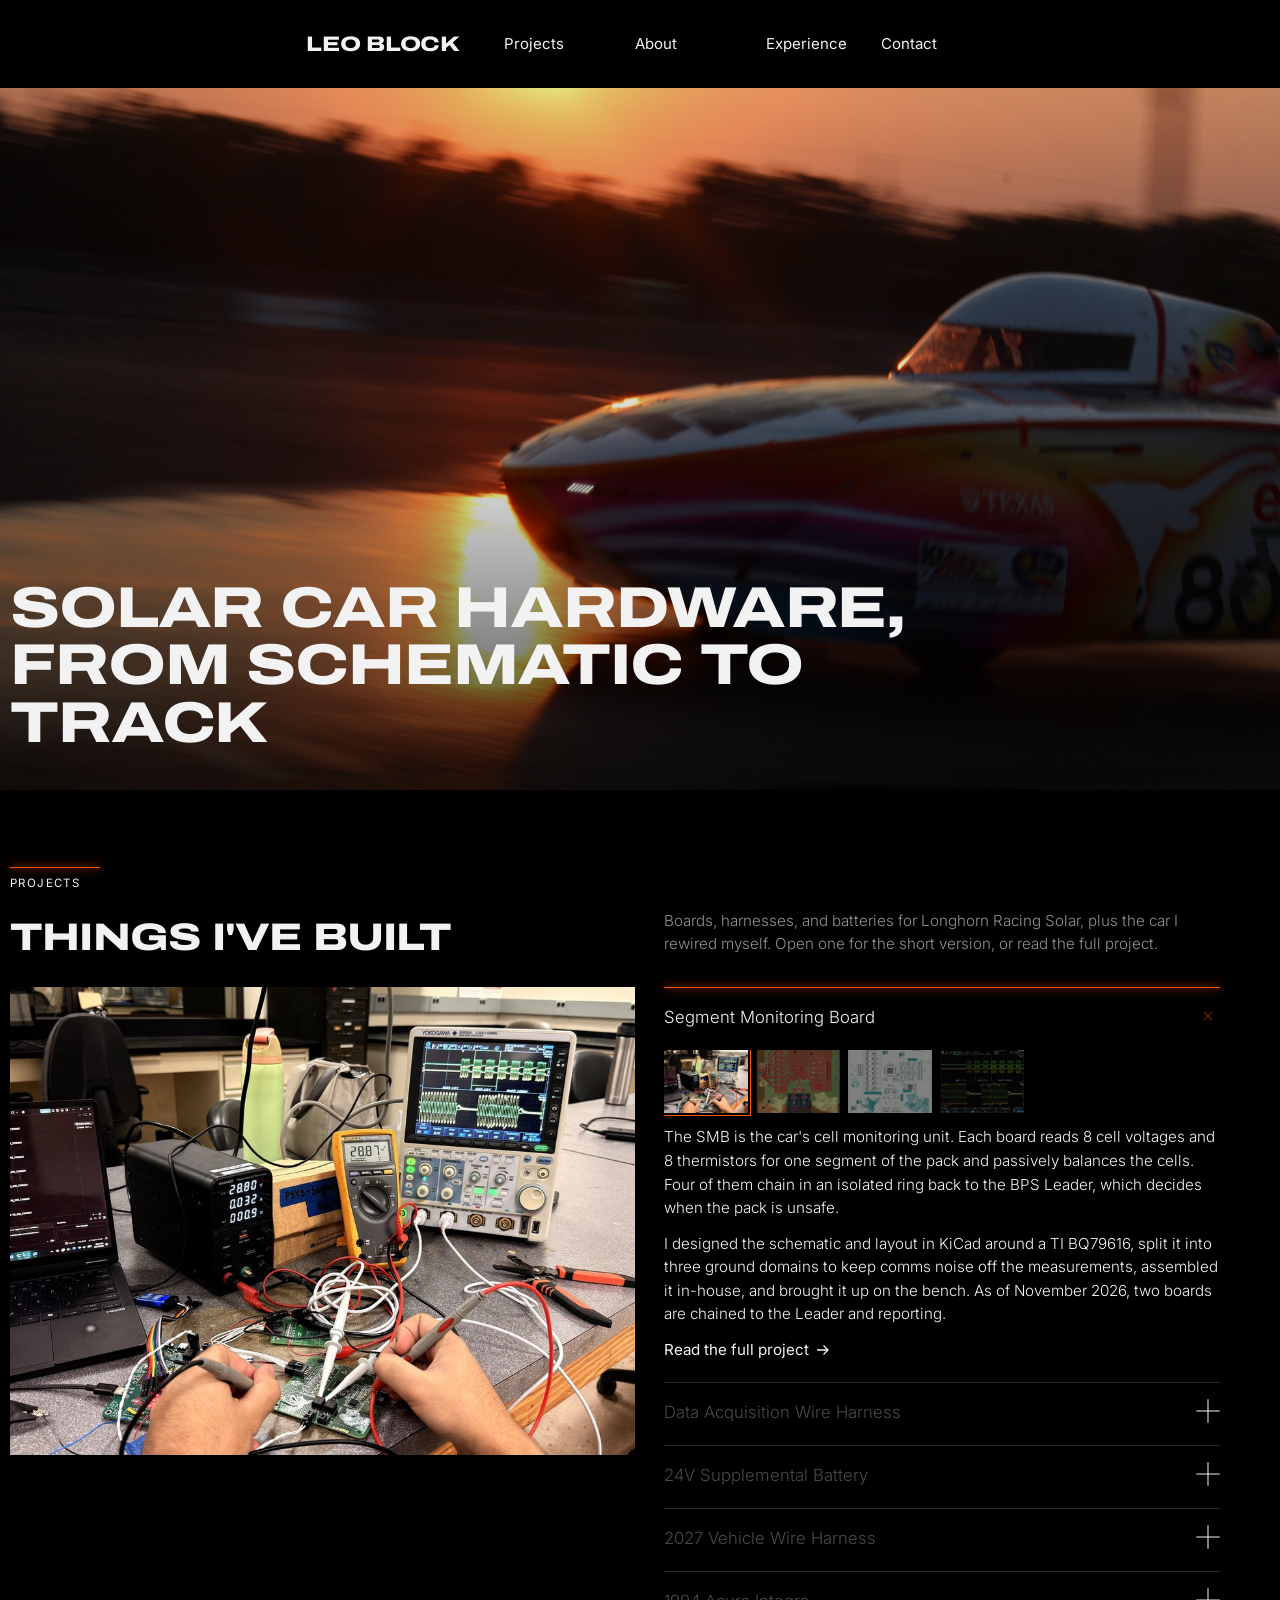
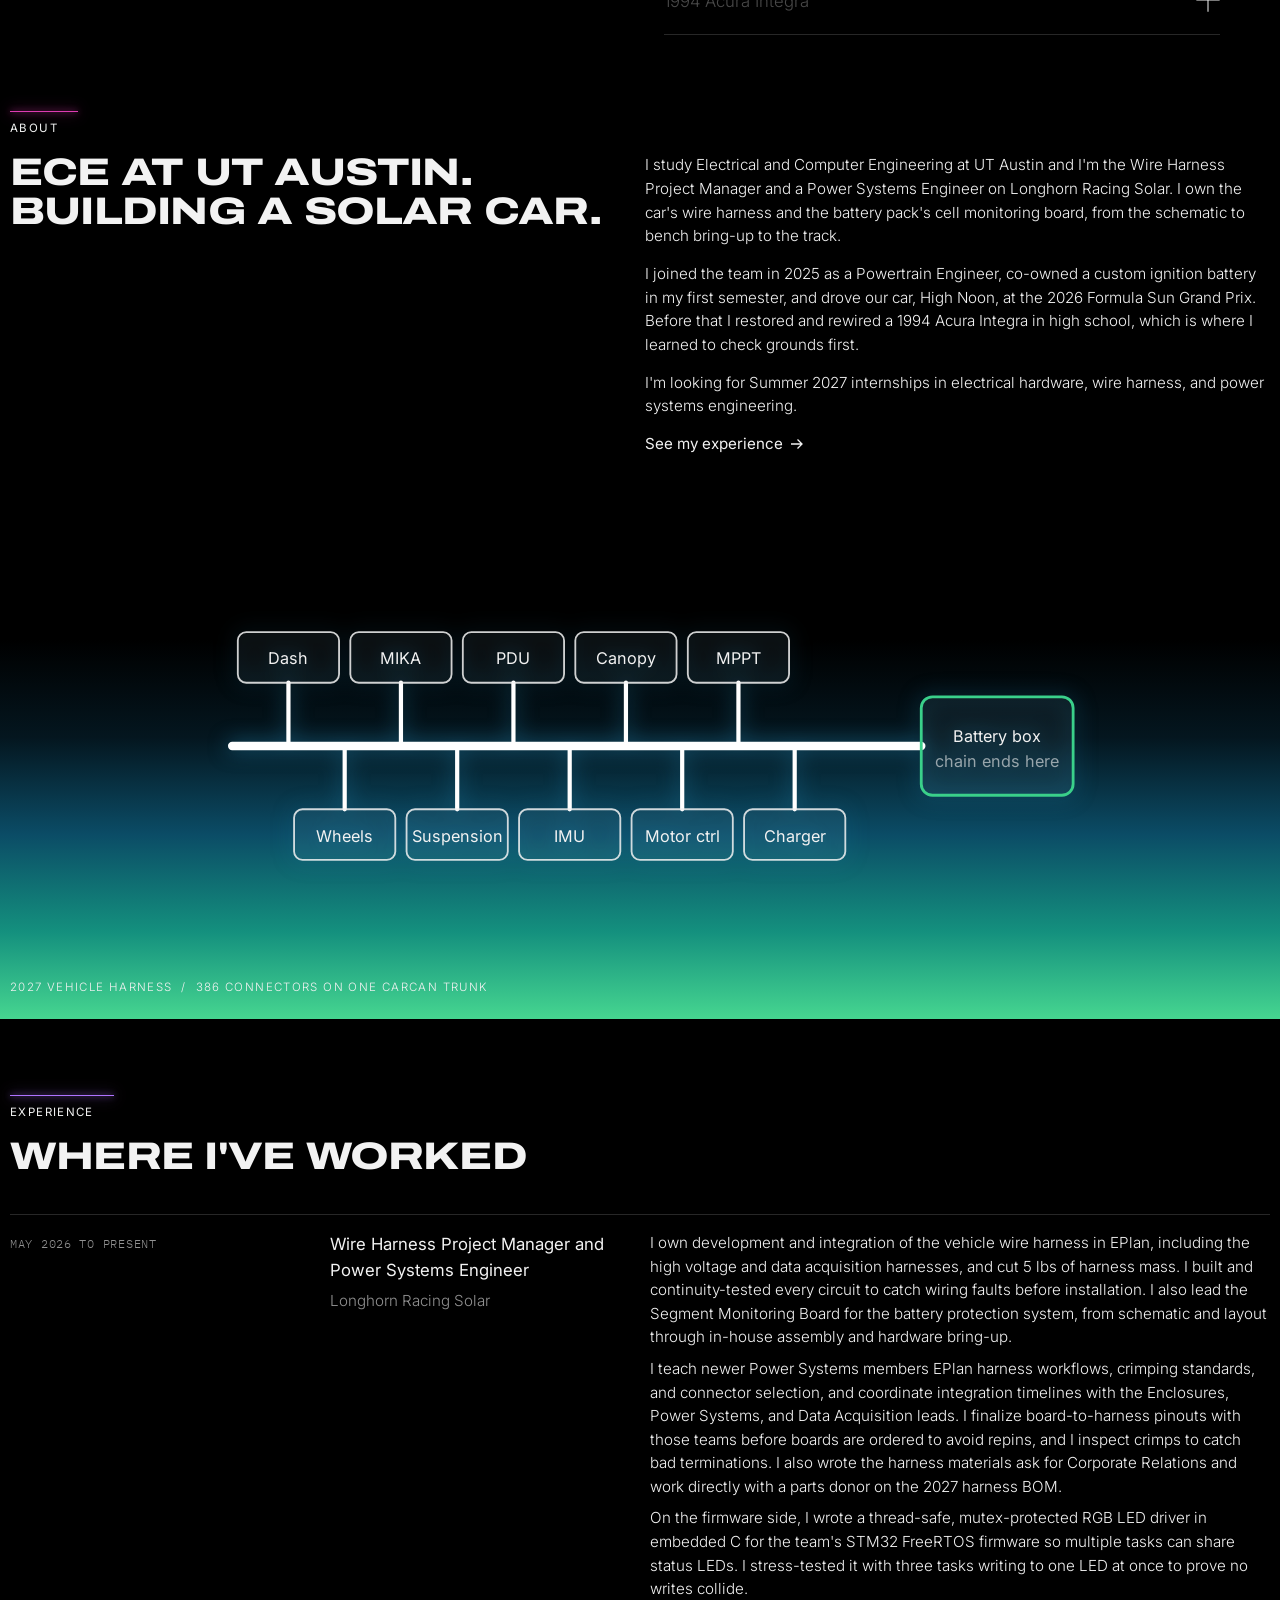
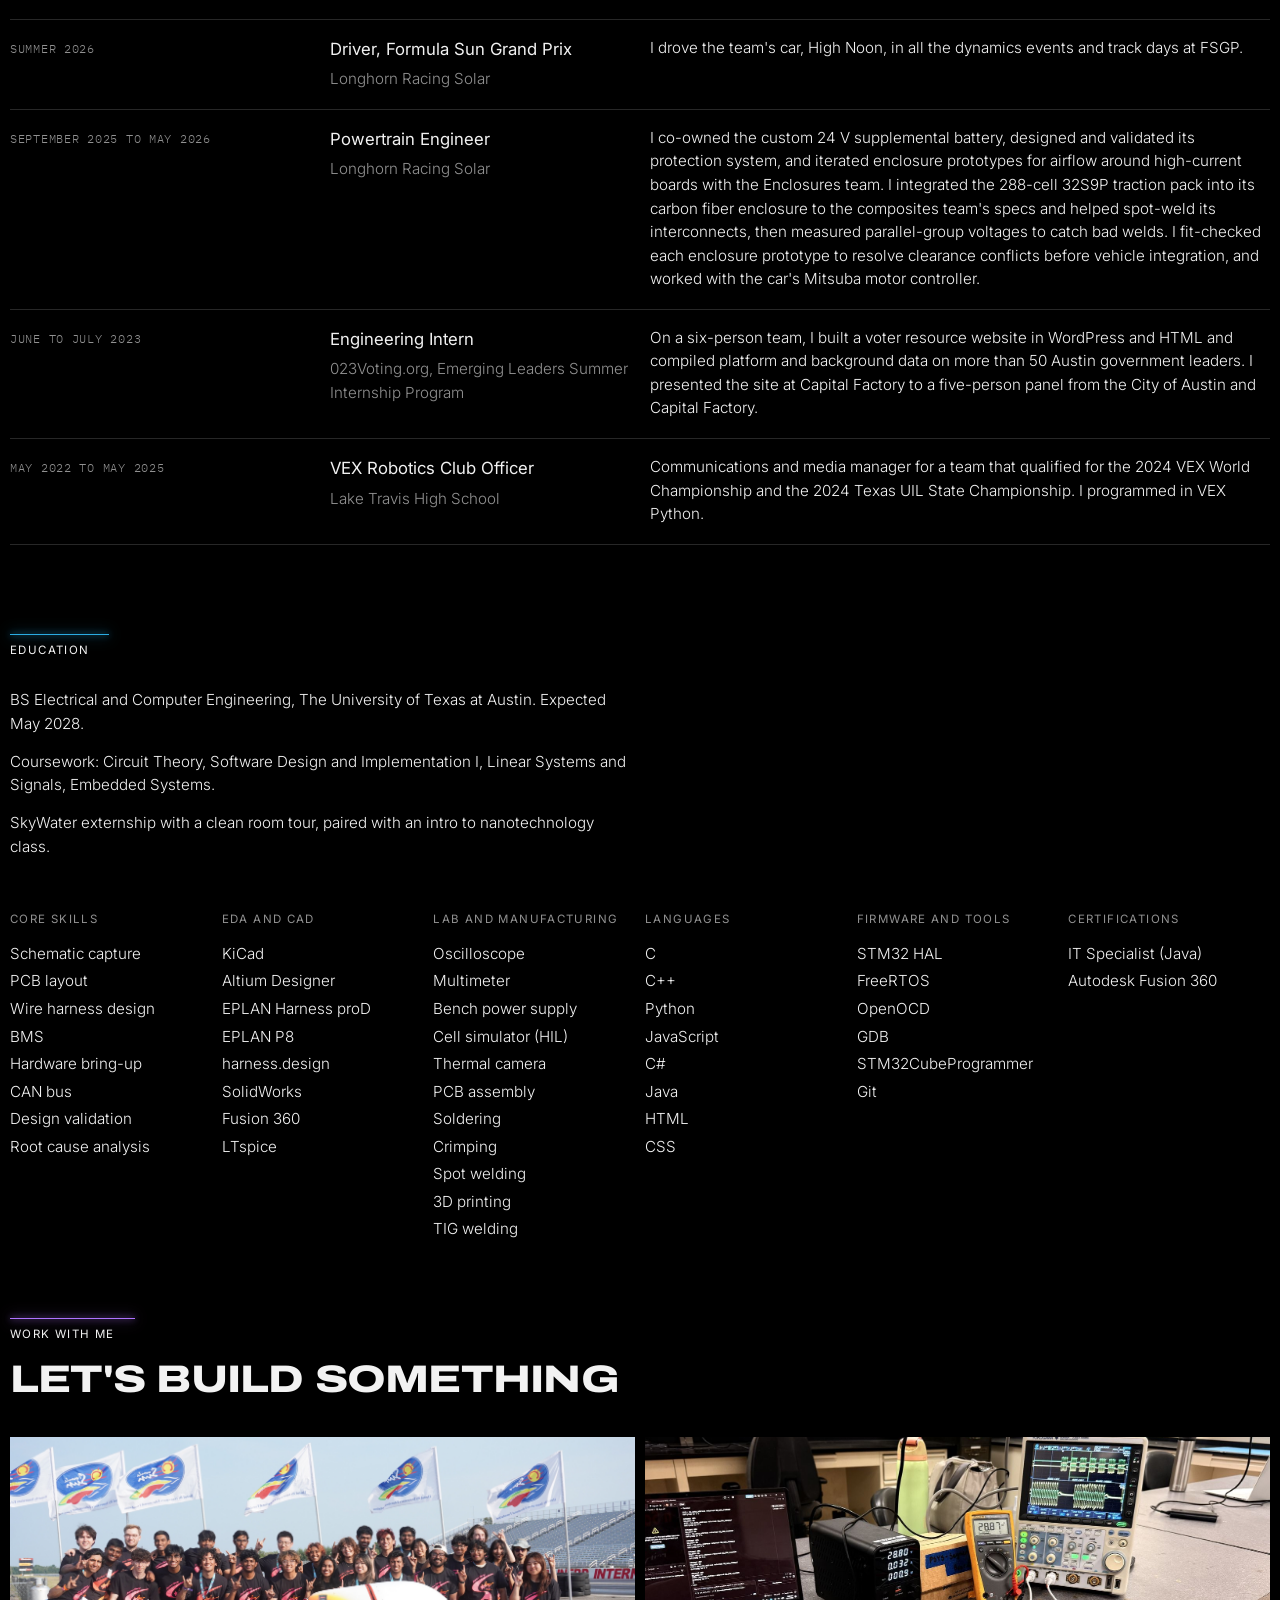
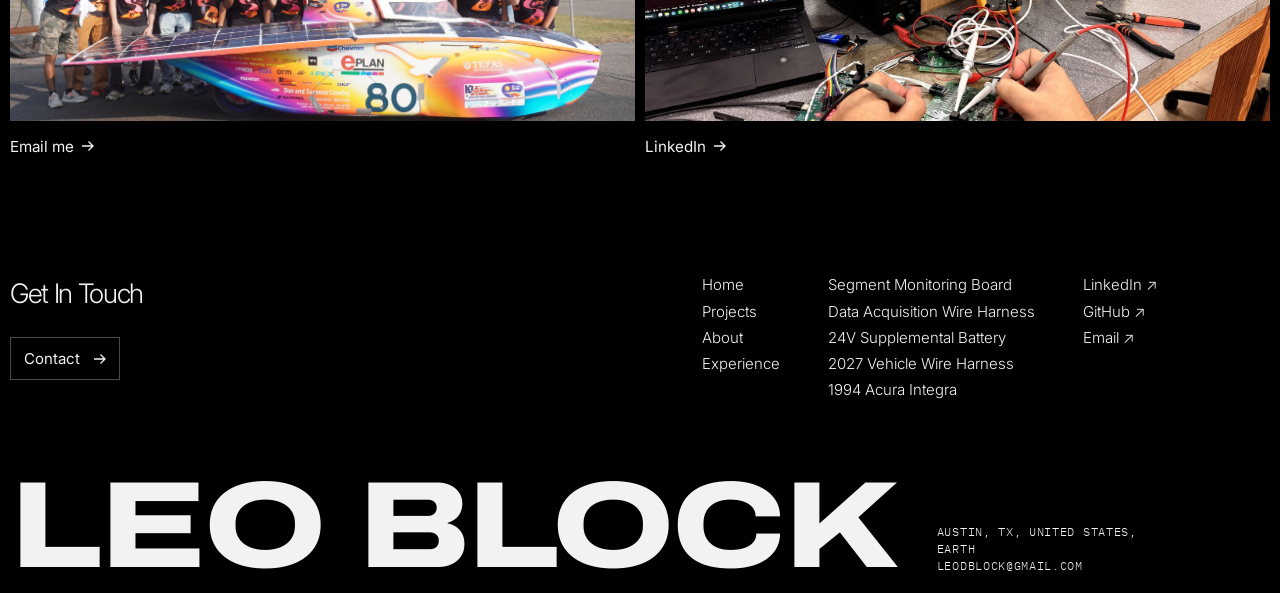
==== commit 2f6d2967: "Make the whole site more compact and skimmable Project sections now put photos and diagrams in a sma" ====
--- a/index.html
+++ b/index.html
@@ -9,7 +9,7 @@
 <link rel="preconnect" href="https://fonts.googleapis.com">
 <link rel="preconnect" href="https://fonts.gstatic.com" crossorigin>
 <link href="https://fonts.googleapis.com/css2?family=Archivo:wdth,wght@62..125,700..900&family=IBM+Plex+Mono:wght@400&family=Inter:wght@300;400;500&display=swap" rel="stylesheet">
-<link rel="stylesheet" href="assets/site.css?v=91b769c4">
+<link rel="stylesheet" href="assets/site.css?v=db5520ae">
 </head>
 <body>
 <header class="hdr">
@@ -129,6 +129,6 @@
   </div>
 </footer>
 <dialog class="lb" id="lb"><button type="button" aria-label="Close"><svg viewBox="0 0 33 33" fill="none" aria-hidden="true"><path d="M0.5 16.5h32M16.5 0.5v32" stroke="currentColor" stroke-width="1.4"/></svg></button><img alt=""><p></p></dialog>
-<script src="assets/site.js?v=91b769c4"></script>
+<script src="assets/site.js?v=db5520ae"></script>
 </body>
 </html>
--- a/assets/site.css
+++ b/assets/site.css
@@ -245,3 +245,85 @@
 .thumb.sel{opacity:1;outline-color:var(--a)}
 .thumb:focus-visible{outline-color:var(--fg)}
 @media (max-width:820px){.ptitle p{padding-left:0}.thumb{width:68px}}
+
+/* ===== compact pass ===== */
+body{font-size:clamp(.95rem,1.08vw,1.06rem);line-height:1.55}
+.h1{font-size:clamp(2.2rem,4.5vw,4.9rem)}
+.h2{font-size:clamp(1.7rem,3vw,3.2rem)}
+.h3{font-size:clamp(1.1rem,1.65vw,1.7rem)}
+.hero{height:min(78svh,760px);min-height:440px}
+main[style] .hero{height:min(62svh,600px);min-height:400px}
+.hero .inner{padding-bottom:clamp(22px,3vw,40px)}
+.hero .sub{margin-top:.7rem}
+.sec{padding-top:clamp(56px,6vw,96px)}
+.sec .lbl{margin-bottom:16px}
+.ptitle{margin-bottom:clamp(20px,2.4vw,32px)}
+.split .txt p{margin-bottom:.9rem}
+.acc .stage{aspect-ratio:4/3;max-height:68vh}
+.item .hd{padding:16px 0 20px}
+.item .ic svg{width:24px;height:24px}
+.item .panel p{margin-bottom:.75rem}
+.item .panel .tlink{margin-bottom:20px}
+.thumbs{margin-bottom:.8rem}
+.band{height:min(54vh,520px);margin-top:clamp(56px,6vw,96px)}
+.rows{margin-top:clamp(24px,3vw,40px)}
+.row{padding:16px 0 18px}
+.row p{margin-bottom:.5rem}
+.skills{margin-top:clamp(28px,3vw,44px);gap:22px var(--g)}
+.cards{margin-top:clamp(24px,3vw,40px)}
+.card .im{aspect-ratio:16/9}
+.foot{margin-top:clamp(80px,9vw,140px)}
+.foot .bottom{margin-top:clamp(48px,6vw,90px)}
+.bigwm{font-size:clamp(3rem,9.6vw,11.5rem)}
+/* project pages */
+.stsec{padding-top:clamp(28px,3vw,44px)}
+.stats{margin-top:0}
+.stats div{padding-top:12px}
+.stats b{font-size:clamp(1.7rem,3.4vw,3.6rem)}
+.stats span{margin-top:.45rem}
+.ps{padding:clamp(34px,3.6vw,56px) var(--g) 0}
+.ps + .ps .phead{border-top:1px solid var(--line);padding-top:clamp(26px,2.8vw,40px)}
+.ps + .ps{padding-top:clamp(26px,2.8vw,40px)}
+.phead{display:flex;flex-direction:column;gap:12px;margin-bottom:clamp(14px,1.6vw,22px)}
+.phead .lbl{margin:0}
+.pbody{display:grid;grid-template-columns:minmax(0,1.3fr) minmax(0,1fr);gap:clamp(20px,3vw,52px);align-items:start}
+.pbody.solo{grid-template-columns:minmax(0,1fr)}
+.pbody .txt{max-width:44rem}
+.pbody .txt p{margin:0 0 .85rem}
+.pbody .txt p:last-child{margin-bottom:0}
+.pbody .txt p a{text-decoration-color:var(--c);text-underline-offset:3px}
+.pbody .media{display:grid;grid-template-columns:1fr 1fr;gap:8px;align-content:start}
+.mi{margin:0;min-width:0}
+.mi.span{grid-column:1/-1}
+.mi .zoom{all:unset;display:block;width:100%;aspect-ratio:var(--ar,1.333);overflow:hidden;cursor:zoom-in;background:#0b0b0b}
+.mi.light .zoom{background:#fff}
+.mi img{width:100%;height:100%;object-fit:cover;transition:transform .6s var(--ease)}
+.mi.light img{object-fit:contain}
+.mi:hover img{transform:scale(1.03)}
+.mi .zoom:focus-visible{outline:2px solid var(--c);outline-offset:2px}
+.mi figcaption{margin-top:6px;font-size:10.5px;letter-spacing:.1em;text-transform:uppercase;color:var(--dim);line-height:1.35}
+.media .fig{padding:clamp(14px,1.6vw,22px)}
+.media .fig svg{max-height:260px;width:auto;max-width:100%;margin:0 auto}
+.media .fig figcaption{margin-top:10px;font-size:10.5px}
+.specs dt,.specs dd{padding:8px 0}
+.specs dt{padding-top:10px}
+.glinks{margin-top:16px}
+table.t{margin-bottom:.9rem}
+table.t td{padding:6px 10px 6px 0}
+.next{margin-top:clamp(64px,7vw,110px)}
+@media (max-width:900px){.pbody{grid-template-columns:minmax(0,1fr)}}
+
+.phead .h3{position:relative;padding-top:14px}
+.phead .h3::before{content:"";position:absolute;left:0;top:0;width:56px;height:1px;background:var(--c);box-shadow:0 0 6px var(--c),0 0 14px var(--c)}
+.ps + .ps .phead{border-top:0;padding-top:0}
+.ps + .ps{border-top:1px solid var(--line);margin:clamp(26px,2.8vw,40px) var(--g) 0;padding:clamp(26px,2.8vw,40px) 0 0}
+.next .lbl{display:block;width:max-content}
+.band svg{width:min(900px,88%)}
+.card .im{aspect-ratio:2.2/1}
+.specs dt{padding-right:1.25rem}
+@media (max-width:640px){
+  .stats{grid-template-columns:repeat(3,1fr);gap:8px}
+  .stats b{font-size:1.45rem}
+  .stats span{font-size:.78rem;line-height:1.3}
+  .pbody .media{gap:6px}
+}
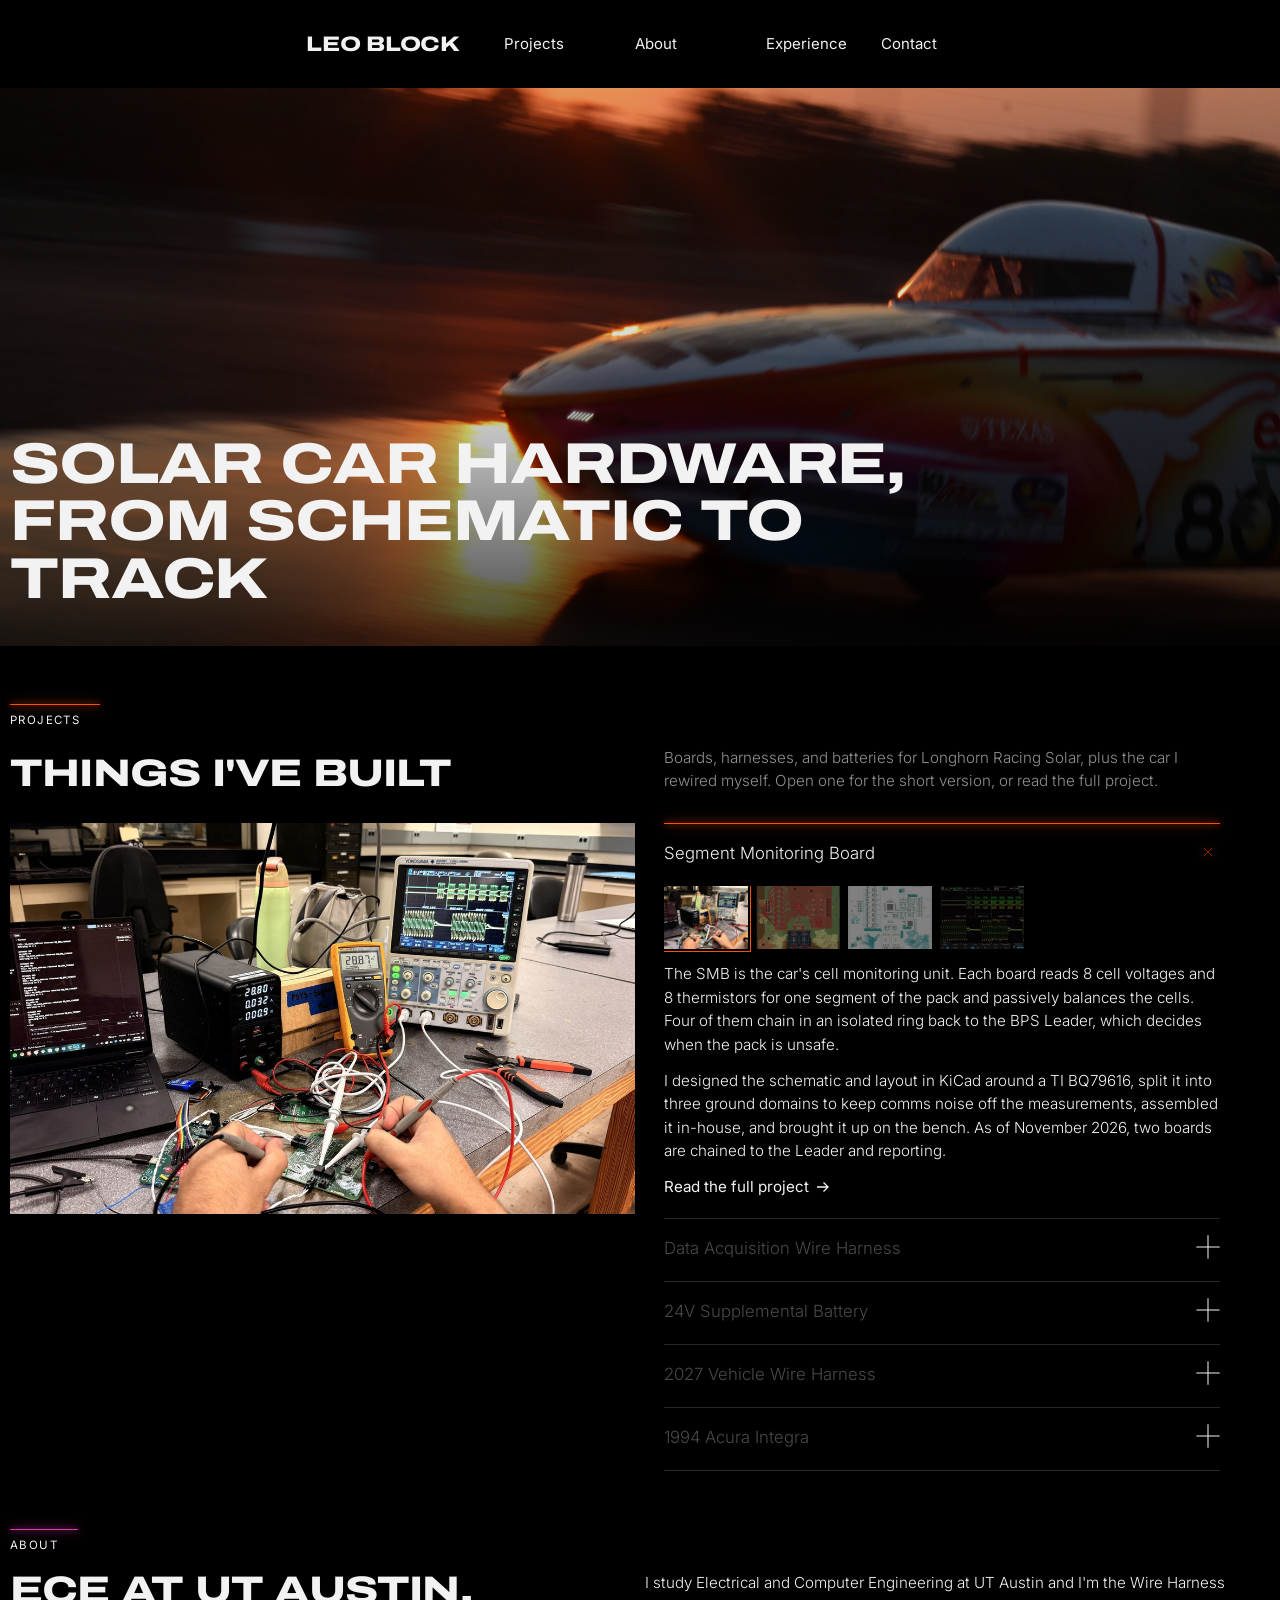
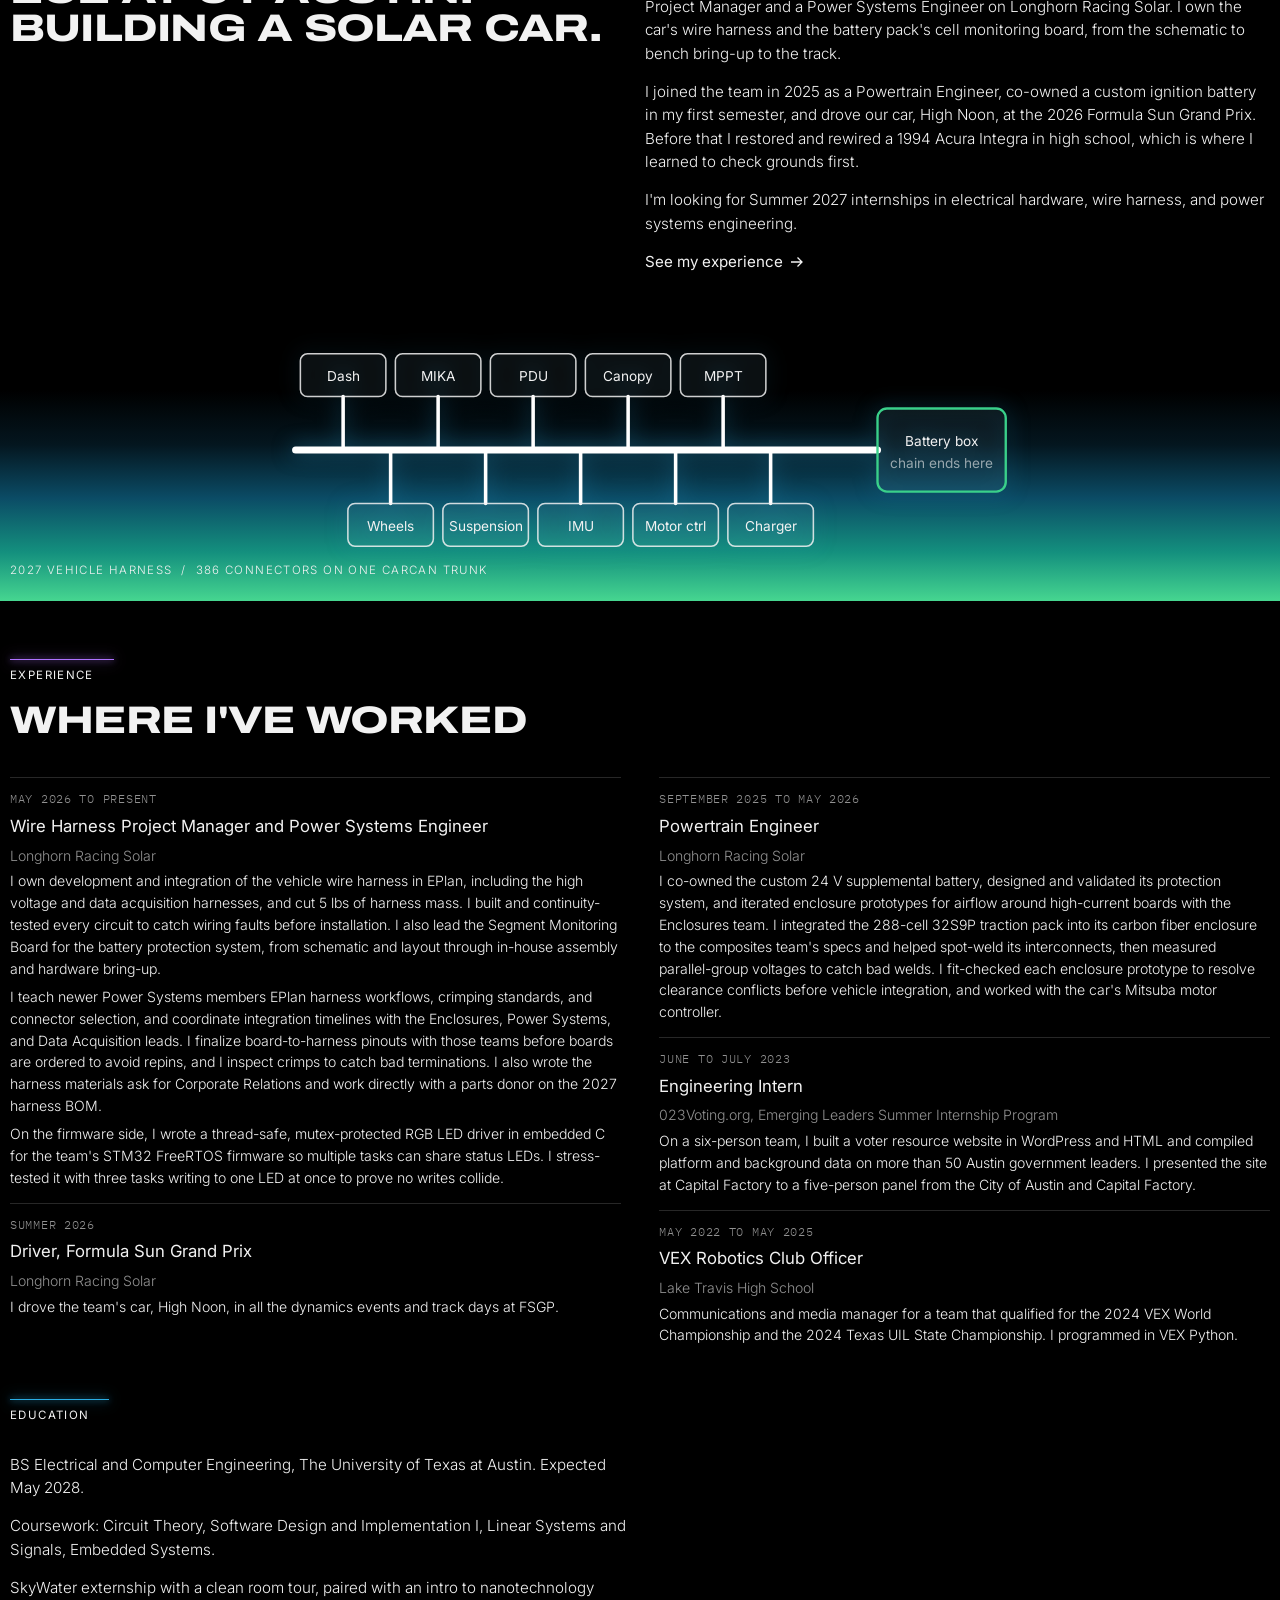
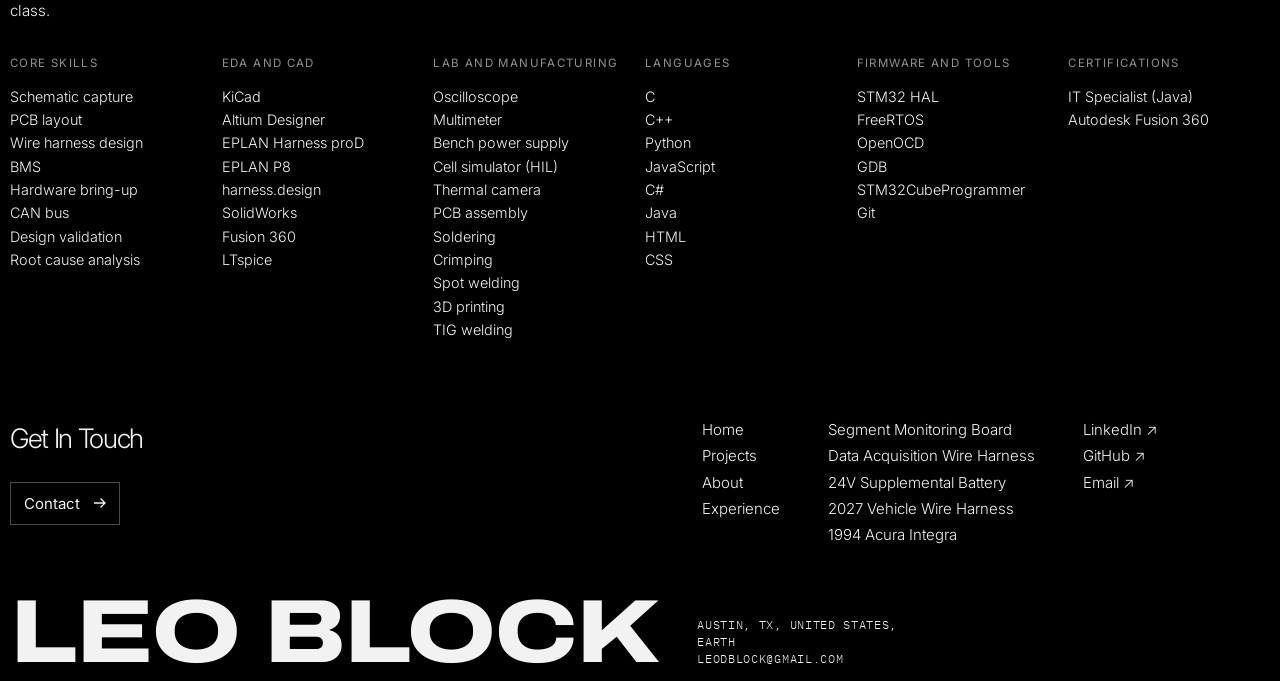
==== commit 6e1955f6: "Tighten every page to two or three screens Project pages now open with a compact header (title, role" ====
--- a/index.html
+++ b/index.html
@@ -9,7 +9,7 @@
 <link rel="preconnect" href="https://fonts.googleapis.com">
 <link rel="preconnect" href="https://fonts.gstatic.com" crossorigin>
 <link href="https://fonts.googleapis.com/css2?family=Archivo:wdth,wght@62..125,700..900&family=IBM+Plex+Mono:wght@400&family=Inter:wght@300;400;500&display=swap" rel="stylesheet">
-<link rel="stylesheet" href="assets/site.css?v=db5520ae">
+<link rel="stylesheet" href="assets/site.css?v=50f378c6">
 </head>
 <body>
 <header class="hdr">
@@ -30,7 +30,7 @@
     <p class="dim">Boards, harnesses, and batteries for Longhorn Racing Solar, plus the car I rewired myself. Open one for the short version, or read the full project.</p>
   </div>
   <div class="acc" data-acc>
-    <div class="stage"><img class="on" data-i="0" data-k="0" src="assets/img/w/smb-4-1280.jpg" srcset="assets/img/w/smb-4-1280.jpg 1280w, assets/img/smb-4.jpg 1600w" sizes="(max-width: 640px) 100vw, 60vw" data-full="assets/img/smb-4.jpg" alt="Bench test of the Segment Monitoring Board with a power supply, multimeter and oscilloscope probing the daisy chain" loading="lazy"><img class="" data-i="0" data-k="1" src="assets/img/w/smb-1-1280.png" srcset="assets/img/w/smb-1-1280.png 1280w, assets/img/smb-1.png 1410w" sizes="(max-width: 640px) 100vw, 60vw" data-full="assets/img/smb-1.png" alt="KiCad PCB layout of the Segment Monitoring Board" loading="lazy"><img class="light" data-i="0" data-k="2" src="assets/img/w/smb-6-1280.jpg" srcset="assets/img/w/smb-6-1280.jpg 1280w, assets/img/smb-6.jpg 2400w" sizes="(max-width: 640px) 100vw, 60vw" data-full="assets/img/smb-6.jpg" alt="Front of the Segment Monitoring Board with every part placed, from the interactive BOM" loading="lazy"><img class="" data-i="0" data-k="3" src="assets/img/smb-3.jpg" alt="Oscilloscope capture of a successful wake command on the daisy chain" loading="lazy"><img class="" data-i="1" data-k="0" src="assets/img/data-acquisition-harness-1.jpg" alt="Data Acquisition Wire Harness" loading="lazy"><img class="" data-i="1" data-k="1" src="assets/img/w/data-acquisition-harness-6-1280.jpg" srcset="assets/img/w/data-acquisition-harness-6-1280.jpg 1280w, assets/img/data-acquisition-harness-6.jpg 2560w" sizes="(max-width: 640px) 100vw, 60vw" data-full="assets/img/data-acquisition-harness-6.jpg" alt="High Noon driving at sunset at the Formula Sun Grand Prix" loading="lazy"><img class="" data-i="1" data-k="2" src="assets/img/data-acquisition-harness-2.png" alt="Harness routing shown in the vehicle CAD model" loading="lazy"><img class="" data-i="1" data-k="3" src="assets/img/w/data-acquisition-harness-7-1280.jpg" srcset="assets/img/w/data-acquisition-harness-7-1280.jpg 1280w, assets/img/data-acquisition-harness-7.jpg 2560w" sizes="(max-width: 640px) 100vw, 60vw" data-full="assets/img/data-acquisition-harness-7.jpg" alt="Leo in the cockpit of High Noon with the dash enclosure and wiring visible" loading="lazy"><img class="" data-i="2" data-k="0" src="assets/img/supplemental-battery-4.jpg" alt="3D-printed battery enclosure on a workbench" loading="lazy"><img class="light" data-i="2" data-k="1" src="assets/img/supplemental-battery-1.jpg" alt="CAD model of NiMH cells seated in the 3D-printed frame" loading="lazy"><img class="" data-i="2" data-k="2" src="assets/img/supplemental-battery-2.jpg" alt="Render of the protection PCB with fuse holder and connectors" loading="lazy"><img class="" data-i="2" data-k="3" src="assets/img/supplemental-battery-8.png" alt="Third revision of the protection PCB in KiCad" loading="lazy"><div class="gpanel" data-i="3" data-k="0" aria-hidden="true"><svg class="xray" aria-label="Enclosures on the 2027 harness hanging off one CarCAN trunk that ends at the battery box" role="img" viewbox="0 0 640 230">
+    <div class="stage"><img class="on" data-i="0" data-k="0" src="assets/img/w/smb-4-1280.jpg" srcset="assets/img/w/smb-4-1280.jpg 1280w, assets/img/smb-4.jpg 1600w" sizes="(max-width: 640px) 100vw, 60vw" data-full="assets/img/smb-4.jpg" alt="Bench test of the Segment Monitoring Board with a power supply, multimeter and oscilloscope probing the daisy chain" loading="lazy"><img class="" data-i="0" data-k="1" src="assets/img/w/smb-1-1280.png" srcset="assets/img/w/smb-1-1280.png 1280w, assets/img/smb-1.png 1410w" sizes="(max-width: 640px) 100vw, 60vw" data-full="assets/img/smb-1.png" alt="KiCad PCB layout of the Segment Monitoring Board" loading="lazy"><img class="light" data-i="0" data-k="2" src="assets/img/w/smb-6-1280.jpg" srcset="assets/img/w/smb-6-1280.jpg 1280w, assets/img/smb-6.jpg 2400w" sizes="(max-width: 640px) 100vw, 60vw" data-full="assets/img/smb-6.jpg" alt="Front of the Segment Monitoring Board with every part placed, from the interactive BOM" loading="lazy"><img class="" data-i="0" data-k="3" src="assets/img/smb-3.jpg" alt="Oscilloscope capture of a successful wake command on the daisy chain" loading="lazy"><img class="" data-i="1" data-k="0" src="assets/img/data-acquisition-harness-1.jpg" alt="Hand-built data acquisition harness with labeled connectors on a lab bench" loading="lazy"><img class="" data-i="1" data-k="1" src="assets/img/w/data-acquisition-harness-6-1280.jpg" srcset="assets/img/w/data-acquisition-harness-6-1280.jpg 1280w, assets/img/data-acquisition-harness-6.jpg 2560w" sizes="(max-width: 640px) 100vw, 60vw" data-full="assets/img/data-acquisition-harness-6.jpg" alt="High Noon driving at sunset at the Formula Sun Grand Prix" loading="lazy"><img class="" data-i="1" data-k="2" src="assets/img/data-acquisition-harness-2.png" alt="Harness routing shown in the vehicle CAD model" loading="lazy"><img class="" data-i="1" data-k="3" src="assets/img/w/data-acquisition-harness-7-1280.jpg" srcset="assets/img/w/data-acquisition-harness-7-1280.jpg 1280w, assets/img/data-acquisition-harness-7.jpg 2560w" sizes="(max-width: 640px) 100vw, 60vw" data-full="assets/img/data-acquisition-harness-7.jpg" alt="Leo in the cockpit of High Noon with the dash enclosure and wiring visible" loading="lazy"><img class="" data-i="2" data-k="0" src="assets/img/supplemental-battery-4.jpg" alt="3D-printed battery enclosure on a workbench" loading="lazy"><img class="light" data-i="2" data-k="1" src="assets/img/supplemental-battery-1.jpg" alt="CAD model of NiMH cells seated in the 3D-printed frame" loading="lazy"><img class="" data-i="2" data-k="2" src="assets/img/supplemental-battery-2.jpg" alt="Render of the protection PCB with fuse holder and connectors" loading="lazy"><img class="" data-i="2" data-k="3" src="assets/img/supplemental-battery-8.png" alt="Third revision of the protection PCB in KiCad" loading="lazy"><div class="gpanel" data-i="3" data-k="0" aria-hidden="true"><svg class="xray" aria-label="Enclosures on the 2027 harness hanging off one CarCAN trunk that ends at the battery box" role="img" viewbox="0 0 640 230">
 <path class="route" d="M30,115 H520" stroke-width="6"></path>
 <path class="fpulse" d="M30,115 H520" pathlength="1"></path>
 <g class="route" stroke-width="3"><path d="M70,115V70 M150,115V70 M230,115V70 M310,115V70 M390,115V70 M110,115V160 M190,115V160 M270,115V160 M350,115V160 M430,115V160"></path></g>
@@ -43,7 +43,7 @@
 <text text-anchor="middle" x="110" y="183">Wheels</text><text text-anchor="middle" x="190" y="183">Suspension</text><text text-anchor="middle" x="270" y="183">IMU</text><text text-anchor="middle" x="350" y="183">Motor ctrl</text><text text-anchor="middle" x="430" y="183">Charger</text>
 <text text-anchor="middle" x="574" y="112">Battery box</text><text class="soft" text-anchor="middle" x="574" y="130">chain ends here</text>
 
-</svg></div><img class="" data-i="4" data-k="0" src="assets/img/w/integra-1-1280.jpg" srcset="assets/img/w/integra-1-1280.jpg 1280w, assets/img/integra-1.jpg 1536w" sizes="(max-width: 640px) 100vw, 60vw" data-full="assets/img/integra-1.jpg" alt="1994 Acura Integra" loading="lazy"><img class="" data-i="4" data-k="1" src="assets/img/w/integra-12-1280.jpg" srcset="assets/img/w/integra-12-1280.jpg 1280w, assets/img/integra-12.jpg 2048w" sizes="(max-width: 640px) 100vw, 60vw" data-full="assets/img/integra-12.jpg" alt="Finished black interior with the Type-R steering wheel" loading="lazy"><img class="" data-i="4" data-k="2" src="assets/img/w/integra-3-1280.jpg" srcset="assets/img/w/integra-3-1280.jpg 1280w, assets/img/integra-3.jpg 2048w" sizes="(max-width: 640px) 100vw, 60vw" data-full="assets/img/integra-3.jpg" alt="Integra interior with the dashboard removed, exposing the wiring" loading="lazy"><img class="" data-i="4" data-k="3" src="assets/img/w/integra-5-1280.jpg" srcset="assets/img/w/integra-5-1280.jpg 1280w, assets/img/integra-5.jpg 1536w" sizes="(max-width: 640px) 100vw, 60vw" data-full="assets/img/integra-5.jpg" alt="Engine bay of the Integra with the B18B1" loading="lazy"></div>
+</svg></div><img class="" data-i="4" data-k="0" src="assets/img/w/integra-1-1280.jpg" srcset="assets/img/w/integra-1-1280.jpg 1280w, assets/img/integra-1.jpg 1536w" sizes="(max-width: 640px) 100vw, 60vw" data-full="assets/img/integra-1.jpg" alt="Green 1994 Acura Integra parked in a driveway" loading="lazy"><img class="" data-i="4" data-k="1" src="assets/img/w/integra-12-1280.jpg" srcset="assets/img/w/integra-12-1280.jpg 1280w, assets/img/integra-12.jpg 2048w" sizes="(max-width: 640px) 100vw, 60vw" data-full="assets/img/integra-12.jpg" alt="Finished black interior with the Type-R steering wheel" loading="lazy"><img class="" data-i="4" data-k="2" src="assets/img/w/integra-3-1280.jpg" srcset="assets/img/w/integra-3-1280.jpg 1280w, assets/img/integra-3.jpg 2048w" sizes="(max-width: 640px) 100vw, 60vw" data-full="assets/img/integra-3.jpg" alt="Integra interior with the dashboard removed, exposing the wiring" loading="lazy"><img class="" data-i="4" data-k="3" src="assets/img/w/integra-5-1280.jpg" srcset="assets/img/w/integra-5-1280.jpg 1280w, assets/img/integra-5.jpg 1536w" sizes="(max-width: 640px) 100vw, 60vw" data-full="assets/img/integra-5.jpg" alt="Engine bay of the Integra with the B18B1" loading="lazy"></div>
     <div class="list"><div class="item open" style="--a:var(--orange)">
       <h3 style="margin:0"><button type="button" class="hd" aria-expanded="true" aria-controls="acc-smb"><span class="t">Segment Monitoring Board</span><span class="ic"><svg viewBox="0 0 33 33" fill="none" aria-hidden="true"><path d="M0.5 16.5h32M16.5 0.5v32" stroke="currentColor" stroke-width="1.4"/></svg></span></button></h3>
       <div class="panel" id="acc-smb"><div><div class="thumbs"><button type="button" class="thumb sel" data-k="0" aria-label="Show photo 1 of Segment Monitoring Board"><img src="assets/img/w/smb-4-240.jpg" alt="" loading="lazy"></button><button type="button" class="thumb" data-k="1" aria-label="Show photo 2 of Segment Monitoring Board"><img src="assets/img/w/smb-1-240.jpg" alt="" loading="lazy"></button><button type="button" class="thumb" data-k="2" aria-label="Show photo 3 of Segment Monitoring Board"><img src="assets/img/w/smb-6-240.jpg" alt="" loading="lazy"></button><button type="button" class="thumb" data-k="3" aria-label="Show photo 4 of Segment Monitoring Board"><img src="assets/img/w/smb-3-240.jpg" alt="" loading="lazy"></button></div><p>The SMB is the car's cell monitoring unit. Each board reads 8 cell voltages and 8 thermistors for one segment of the pack and passively balances the cells. Four of them chain in an isolated ring back to the BPS Leader, which decides when the pack is unsafe.</p><p>I designed the schematic and layout in KiCad around a TI BQ79616, split it into three ground domains to keep comms noise off the measurements, assembled it in-house, and brought it up on the bench. As of November 2026, two boards are chained to the Leader and reporting.</p><a class="tlink" href="smb/">Read the full project <svg viewBox="0 0 14 14" fill="none" aria-hidden="true"><path d="M1 7h11M7.5 2.5 12 7l-4.5 4.5" stroke="currentColor" stroke-width="1.3"/></svg></a></div></div>
@@ -105,14 +105,6 @@
   <div class="skills"><div><h4>Core skills</h4><ul><li>Schematic capture</li><li>PCB layout</li><li>Wire harness design</li><li>BMS</li><li>Hardware bring-up</li><li>CAN bus</li><li>Design validation</li><li>Root cause analysis</li></ul></div><div><h4>EDA and CAD</h4><ul><li>KiCad</li><li>Altium Designer</li><li>EPLAN Harness proD</li><li>EPLAN P8</li><li>harness.design</li><li>SolidWorks</li><li>Fusion 360</li><li>LTspice</li></ul></div><div><h4>Lab and manufacturing</h4><ul><li>Oscilloscope</li><li>Multimeter</li><li>Bench power supply</li><li>Cell simulator (HIL)</li><li>Thermal camera</li><li>PCB assembly</li><li>Soldering</li><li>Crimping</li><li>Spot welding</li><li>3D printing</li><li>TIG welding</li></ul></div><div><h4>Languages</h4><ul><li>C</li><li>C++</li><li>Python</li><li>JavaScript</li><li>C#</li><li>Java</li><li>HTML</li><li>CSS</li></ul></div><div><h4>Firmware and tools</h4><ul><li>STM32 HAL</li><li>FreeRTOS</li><li>OpenOCD</li><li>GDB</li><li>STM32CubeProgrammer</li><li>Git</li></ul></div><div><h4>Certifications</h4><ul><li>IT Specialist (Java)</li><li>Autodesk Fusion 360</li></ul></div></div>
 </section>
 
-<section class="sec">
-  <div class="lbl " style="--a:var(--purple)"><i></i><span>Work with me</span></div>
-  <h2 class="h2">Let's build something</h2>
-  <div class="cards">
-    <a class="card" href="mailto:leodblock@gmail.com"><div class="im"><img src="assets/img/data-acquisition-harness-10.jpg" alt="Longhorn Racing Solar team with High Noon at the Formula Sun Grand Prix" loading="lazy"></div><span class="tlink">Email me <svg viewBox="0 0 14 14" fill="none" aria-hidden="true"><path d="M1 7h11M7.5 2.5 12 7l-4.5 4.5" stroke="currentColor" stroke-width="1.3"/></svg></span></a>
-    <a class="card" href="https://www.linkedin.com/in/leo-block" target="_blank" rel="noopener"><div class="im"><img src="assets/img/smb-4.jpg" alt="Bench test of the Segment Monitoring Board" loading="lazy"></div><span class="tlink">LinkedIn <svg viewBox="0 0 14 14" fill="none" aria-hidden="true"><path d="M1 7h11M7.5 2.5 12 7l-4.5 4.5" stroke="currentColor" stroke-width="1.3"/></svg></span></a>
-  </div>
-</section>
 </main>
 <footer class="foot" id="contact">
   <div class="top">
@@ -129,6 +121,6 @@
   </div>
 </footer>
 <dialog class="lb" id="lb"><button type="button" aria-label="Close"><svg viewBox="0 0 33 33" fill="none" aria-hidden="true"><path d="M0.5 16.5h32M16.5 0.5v32" stroke="currentColor" stroke-width="1.4"/></svg></button><img alt=""><p></p></dialog>
-<script src="assets/site.js?v=db5520ae"></script>
+<script src="assets/site.js?v=50f378c6"></script>
 </body>
 </html>
--- a/assets/site.css
+++ b/assets/site.css
@@ -327,3 +327,74 @@
   .stats span{font-size:.78rem;line-height:1.3}
   .pbody .media{gap:6px}
 }
+
+/* ===== project pages: compact two-column layout ===== */
+.proj{font-size:clamp(.9rem,.98vw,1rem);line-height:1.5}
+.phero{display:grid;grid-template-columns:minmax(0,1.5fr) minmax(0,1fr);gap:clamp(18px,2.5vw,40px);align-items:end;padding:clamp(18px,2vw,32px) var(--g) 0}
+.phero .h1{font-size:clamp(1.9rem,3.6vw,3.6rem);margin-top:12px}
+.phero .sub{margin:.55rem 0 0;color:var(--dim)}
+.phero .stats{margin-top:clamp(16px,1.8vw,24px);gap:8px}
+.phero .stats div{border-top:1px solid var(--c);padding-top:8px}
+.phero .stats b{font-size:clamp(1.3rem,2.2vw,2.2rem)}
+.phero .stats span{font-size:.8rem;margin-top:.3rem;line-height:1.3}
+.phero .cover{all:unset;box-sizing:border-box;display:block;width:100%;aspect-ratio:16/10;max-height:300px;overflow:hidden;cursor:zoom-in;background:#0b0b0b}
+.phero .cover img{width:100%;height:100%;object-fit:cover}
+.phero .cover.gpanel{display:flex;align-items:center;justify-content:center;padding:4%;background:linear-gradient(180deg,#000 10%,#05202b 45%,#0d6a7a 75%,#3ad08a 115%);cursor:default}
+.phero .cover.gpanel svg{width:100%;height:auto}
+.blocks{columns:2 380px;column-gap:clamp(24px,3vw,48px);padding:clamp(22px,2.4vw,36px) var(--g) 0}
+.blk{break-inside:avoid;margin:0 0 clamp(20px,2vw,28px);padding-top:12px;border-top:1px solid var(--line);position:relative}
+.blk::before{content:"";position:absolute;left:0;top:-1px;width:44px;height:1px;background:var(--c);box-shadow:0 0 6px var(--c),0 0 12px var(--c)}
+.bh{margin:0 0 .5rem;font-family:var(--display);font-stretch:125%;font-weight:800;text-transform:uppercase;font-size:clamp(.95rem,1.15vw,1.15rem);letter-spacing:-.01em}
+.blk p{margin:0 0 .6rem}
+.blk p a{text-decoration-color:var(--c);text-underline-offset:3px}
+.blk .specs{margin:.2rem 0 0}
+.blk .specs dt,.blk .specs dd{padding:5px 0}
+.blk .specs dt{font-size:10.5px;padding-top:7px}
+.blk table.t{font-size:.88rem;margin:.3rem 0 .6rem}
+.blk table.t td,.blk table.t th{padding:4px 8px 4px 0}
+.blk .glinks{margin-top:10px;gap:6px 20px;font-size:.92rem}
+.strip{display:grid;grid-template-columns:repeat(auto-fill,minmax(112px,1fr));gap:6px;margin-top:10px}
+.st{margin:0;min-width:0}
+.st .zoom{all:unset;display:block;width:100%;aspect-ratio:4/3;overflow:hidden;cursor:zoom-in;background:#0b0b0b}
+.st.light .zoom{background:#fff}
+.st img{width:100%;height:100%;object-fit:cover;transition:transform .5s var(--ease)}
+.st.light img{object-fit:contain}
+.st:hover img{transform:scale(1.05)}
+.st figcaption{margin-top:3px;font-size:9.5px;letter-spacing:.08em;text-transform:uppercase;color:var(--dim);line-height:1.25;overflow:hidden;display:-webkit-box;-webkit-line-clamp:2;-webkit-box-orient:vertical}
+.strip .sfig{grid-column:1/-1;padding:12px 14px;margin:0}
+.strip .sfig::before,.strip .sfig::after{width:11px;height:11px}
+.strip .sfig::before{top:-6px;left:-6px}.strip .sfig::after{bottom:-6px;right:-6px}
+.strip .sfig svg{max-height:150px;width:auto;max-width:100%;margin:0 auto}
+.strip .sfig figcaption{margin-top:6px;font-size:9.5px}
+.next{display:flex;align-items:baseline;gap:16px;margin:clamp(20px,2vw,32px) var(--g) 0;padding:16px 0 0;border-top:1px solid var(--a);text-decoration:none}
+.next .nl{font-size:11px;letter-spacing:.12em;text-transform:uppercase;color:var(--dim)}
+.next .nt{font-family:var(--display);font-stretch:125%;font-weight:800;text-transform:uppercase;font-size:clamp(1.1rem,2vw,1.8rem);transition:color .25s}
+.next .nt svg{width:.6em;height:.6em;margin-left:.2em}
+.next:hover .nt{color:var(--a)}
+.proj ~ .foot{margin-top:clamp(48px,5vw,72px)}
+.proj ~ .foot .bottom{margin-top:clamp(28px,3vw,48px)}
+.proj ~ .foot .bigwm{font-size:clamp(2.6rem,6.5vw,7.5rem)}
+@media (max-width:820px){.phero{grid-template-columns:1fr}.phero .cover{max-height:220px}.blocks{columns:1}}
+
+/* ===== home compact ===== */
+.hero{height:min(62svh,600px);min-height:380px}
+.sec{padding-top:clamp(44px,4.5vw,72px)}
+.acc .stage{aspect-ratio:16/11;max-height:58vh}
+.band{height:min(36vh,360px);margin-top:clamp(44px,4.5vw,72px)}
+.band svg{width:min(760px,84%)}
+.rows{columns:2 420px;column-gap:clamp(24px,3vw,48px);border-top:0}
+.row{break-inside:avoid;grid-template-columns:1fr;gap:4px;padding:12px 0 14px;border-top:1px solid var(--line);border-bottom:0}
+.row .when{padding-top:0}
+.row p{font-size:clamp(.88rem,.95vw,.98rem);margin-bottom:.4rem}
+#skills{margin-top:clamp(28px,3vw,44px)!important}
+.skills{margin-top:18px}
+.skills ul{font-size:.9rem;gap:1px}
+.cards{grid-template-columns:repeat(2,minmax(0,1fr))}
+.card .im{aspect-ratio:3.2/1}
+.foot{margin-top:clamp(56px,6vw,96px)}
+.foot .bottom{margin-top:clamp(32px,4vw,60px)}
+.bigwm{font-size:clamp(2.6rem,7vw,8rem)}
+@media (max-width:820px){.rows{columns:1}}
+
+.band{height:min(30vh,300px)}
+.acc .stage{aspect-ratio:16/10;max-height:52vh}
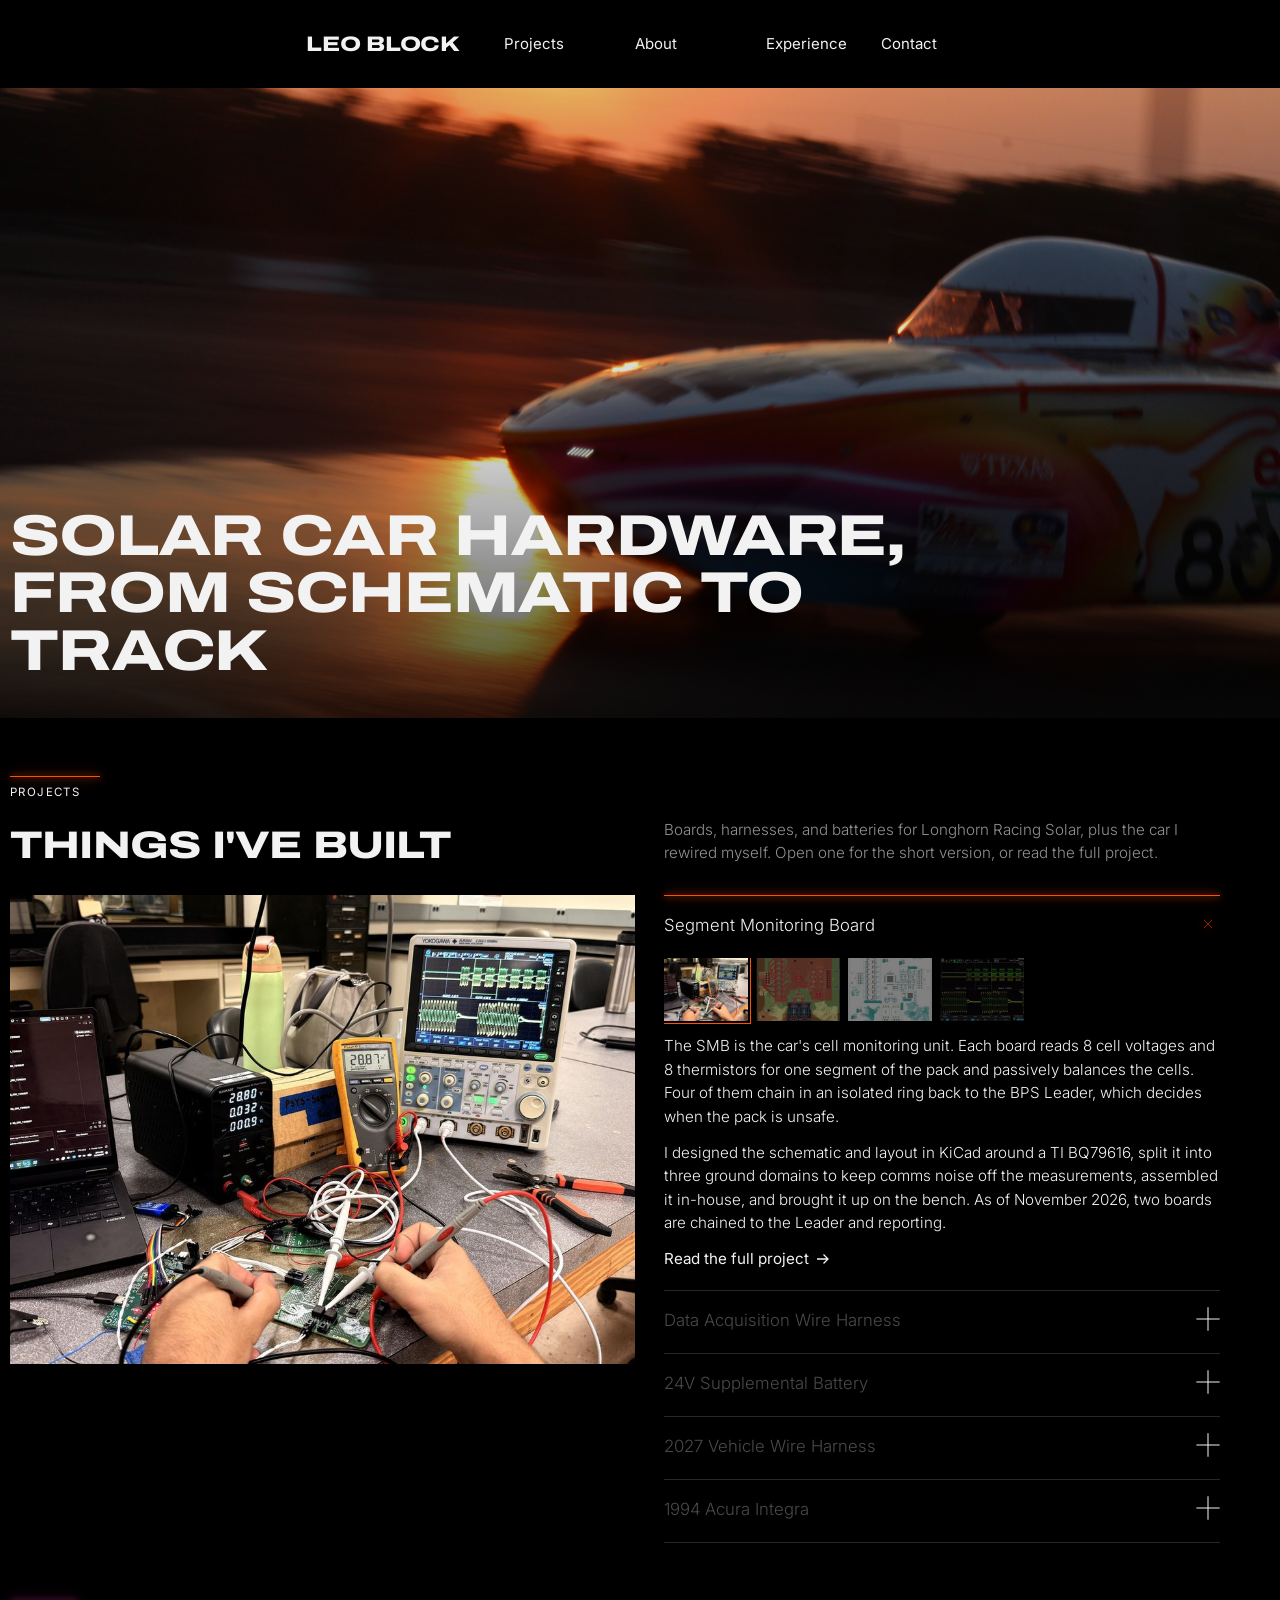
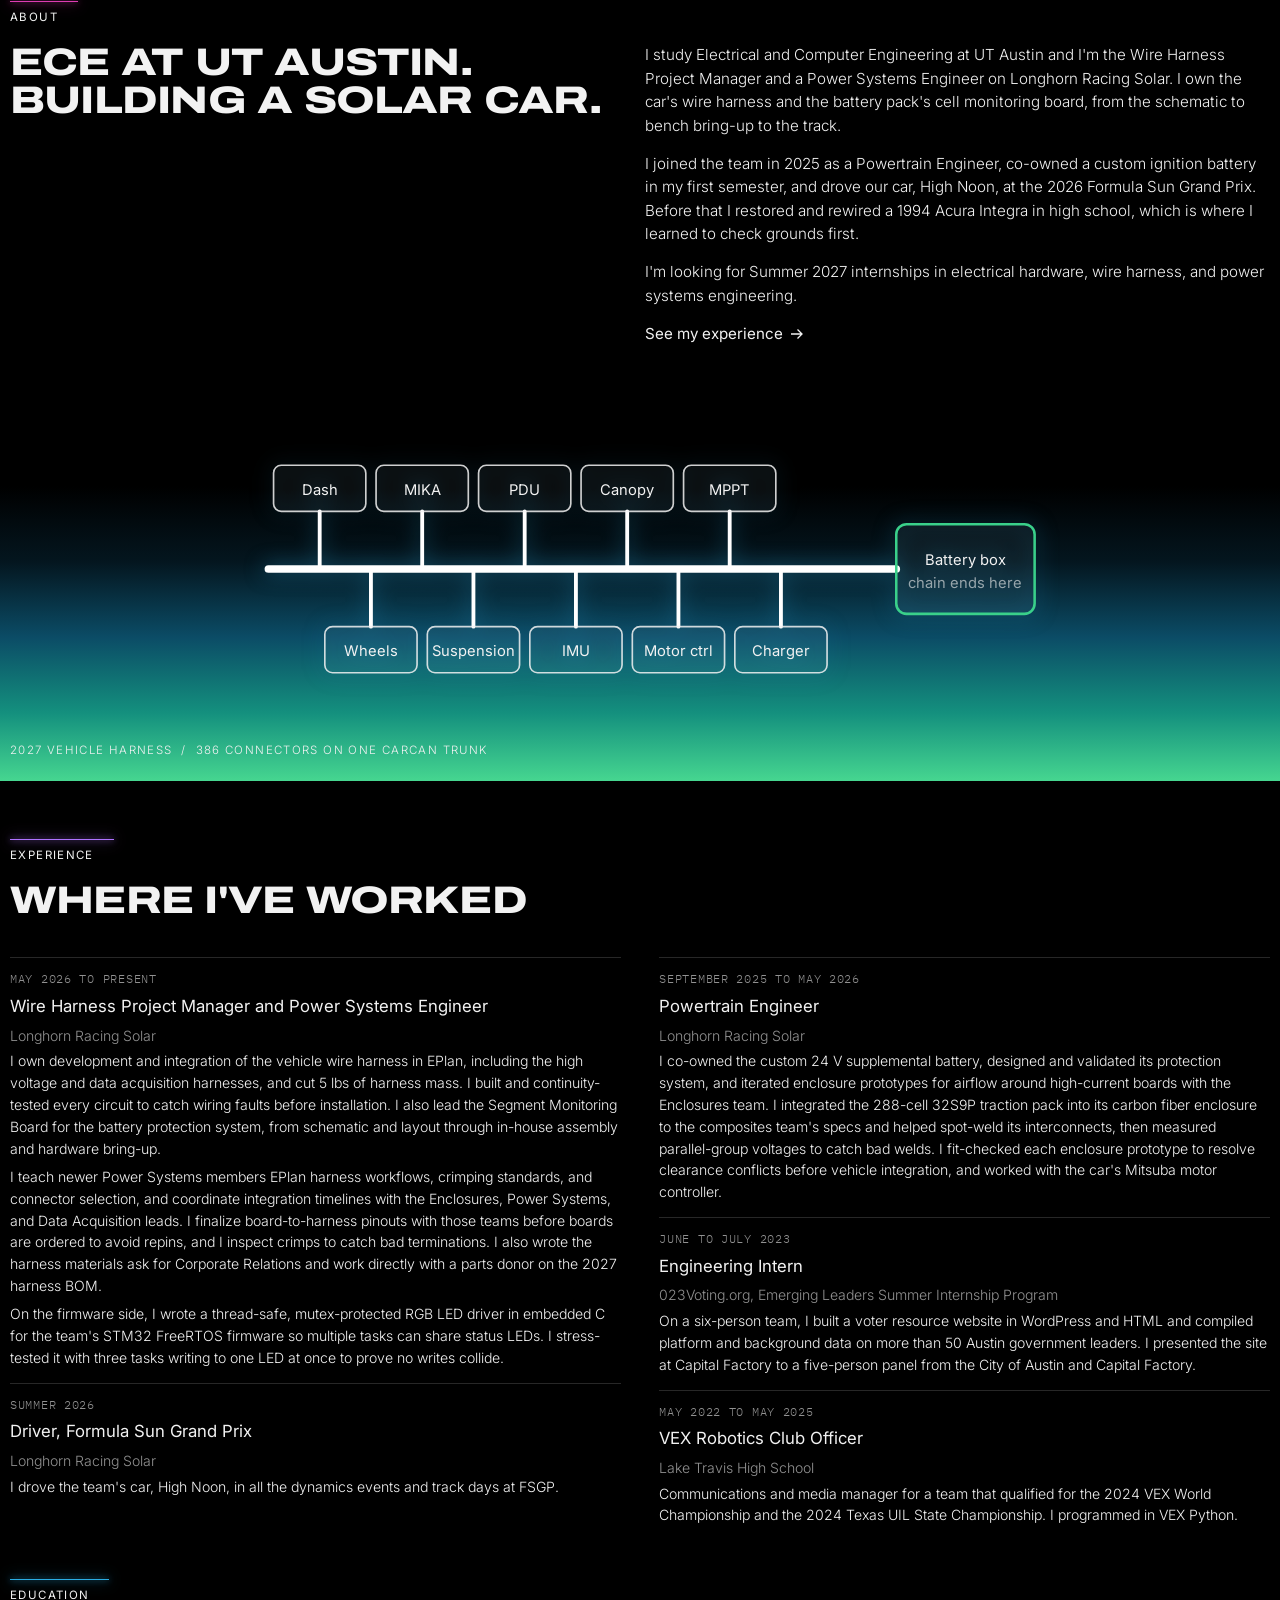
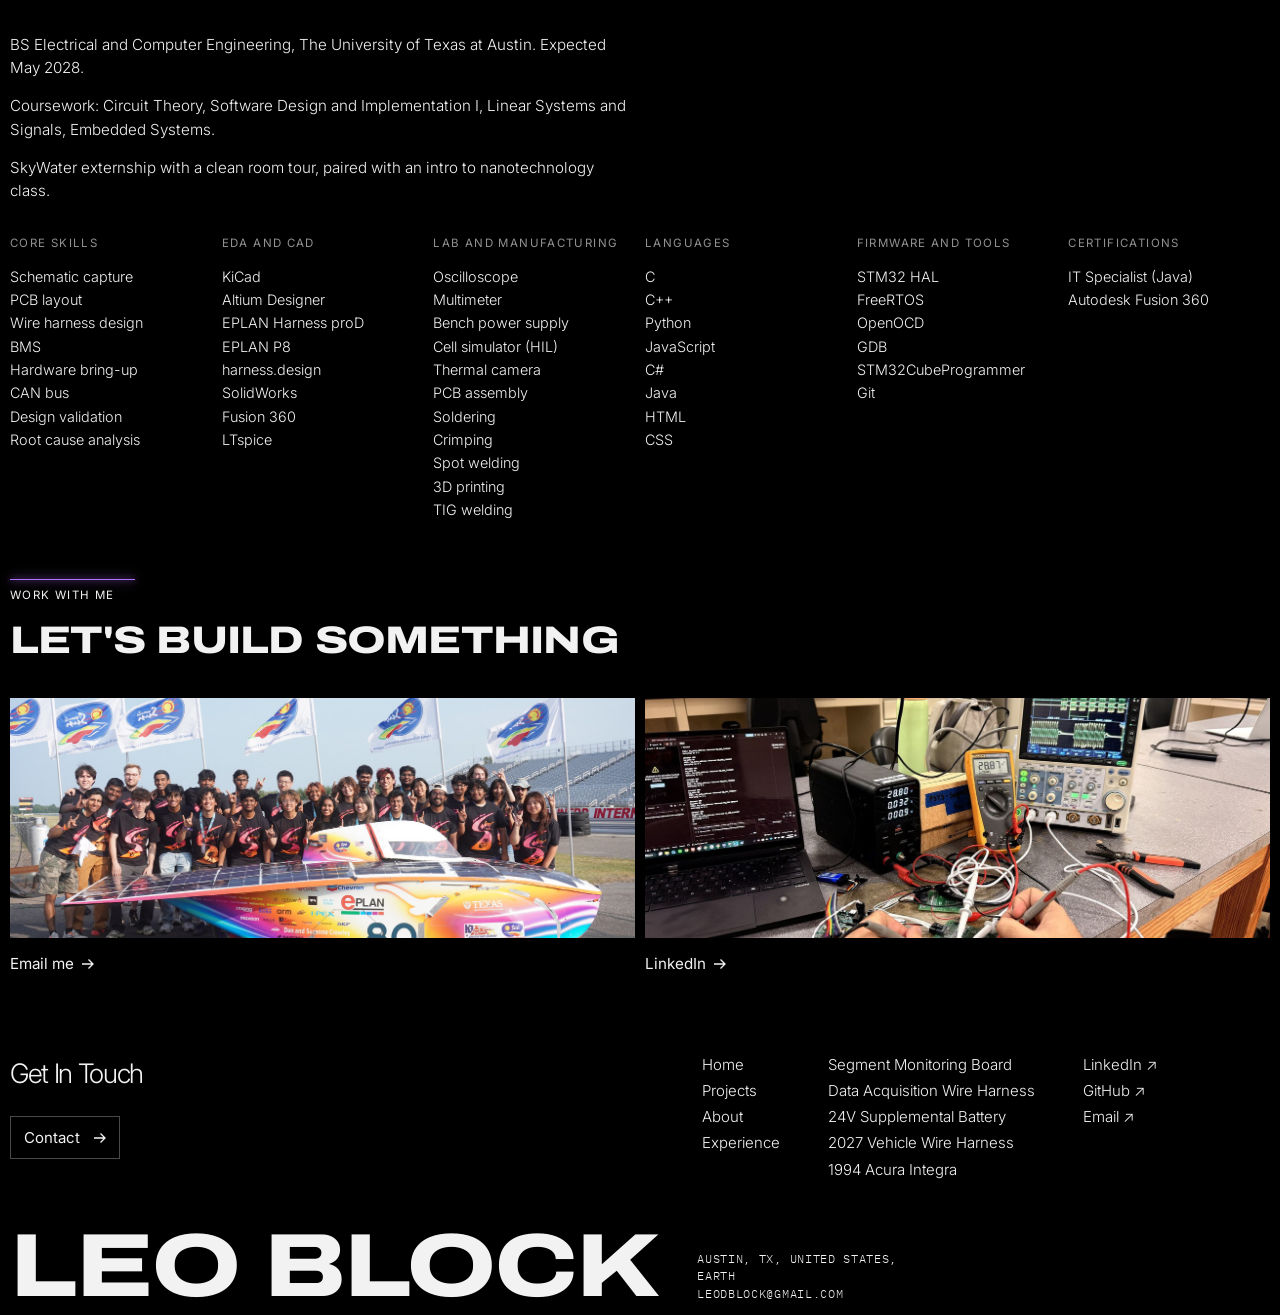
==== commit 7e81e6aa: "Middle-ground layout between the compact and previous versions Project sections go back to one row e" ====
--- a/index.html
+++ b/index.html
@@ -9,7 +9,7 @@
 <link rel="preconnect" href="https://fonts.googleapis.com">
 <link rel="preconnect" href="https://fonts.gstatic.com" crossorigin>
 <link href="https://fonts.googleapis.com/css2?family=Archivo:wdth,wght@62..125,700..900&family=IBM+Plex+Mono:wght@400&family=Inter:wght@300;400;500&display=swap" rel="stylesheet">
-<link rel="stylesheet" href="assets/site.css?v=50f378c6">
+<link rel="stylesheet" href="assets/site.css?v=f54d2f9b">
 </head>
 <body>
 <header class="hdr">
@@ -105,6 +105,14 @@
   <div class="skills"><div><h4>Core skills</h4><ul><li>Schematic capture</li><li>PCB layout</li><li>Wire harness design</li><li>BMS</li><li>Hardware bring-up</li><li>CAN bus</li><li>Design validation</li><li>Root cause analysis</li></ul></div><div><h4>EDA and CAD</h4><ul><li>KiCad</li><li>Altium Designer</li><li>EPLAN Harness proD</li><li>EPLAN P8</li><li>harness.design</li><li>SolidWorks</li><li>Fusion 360</li><li>LTspice</li></ul></div><div><h4>Lab and manufacturing</h4><ul><li>Oscilloscope</li><li>Multimeter</li><li>Bench power supply</li><li>Cell simulator (HIL)</li><li>Thermal camera</li><li>PCB assembly</li><li>Soldering</li><li>Crimping</li><li>Spot welding</li><li>3D printing</li><li>TIG welding</li></ul></div><div><h4>Languages</h4><ul><li>C</li><li>C++</li><li>Python</li><li>JavaScript</li><li>C#</li><li>Java</li><li>HTML</li><li>CSS</li></ul></div><div><h4>Firmware and tools</h4><ul><li>STM32 HAL</li><li>FreeRTOS</li><li>OpenOCD</li><li>GDB</li><li>STM32CubeProgrammer</li><li>Git</li></ul></div><div><h4>Certifications</h4><ul><li>IT Specialist (Java)</li><li>Autodesk Fusion 360</li></ul></div></div>
 </section>
 
+<section class="sec">
+  <div class="lbl " style="--a:var(--purple)"><i></i><span>Work with me</span></div>
+  <h2 class="h2">Let's build something</h2>
+  <div class="cards">
+    <a class="card" href="mailto:leodblock@gmail.com"><div class="im"><img src="assets/img/w/data-acquisition-harness-10-1280.jpg" alt="Longhorn Racing Solar team with High Noon at the Formula Sun Grand Prix" loading="lazy"></div><span class="tlink">Email me <svg viewBox="0 0 14 14" fill="none" aria-hidden="true"><path d="M1 7h11M7.5 2.5 12 7l-4.5 4.5" stroke="currentColor" stroke-width="1.3"/></svg></span></a>
+    <a class="card" href="https://www.linkedin.com/in/leo-block" target="_blank" rel="noopener"><div class="im"><img src="assets/img/w/smb-4-1280.jpg" alt="Bench test of the Segment Monitoring Board" loading="lazy"></div><span class="tlink">LinkedIn <svg viewBox="0 0 14 14" fill="none" aria-hidden="true"><path d="M1 7h11M7.5 2.5 12 7l-4.5 4.5" stroke="currentColor" stroke-width="1.3"/></svg></span></a>
+  </div>
+</section>
 </main>
 <footer class="foot" id="contact">
   <div class="top">
@@ -121,6 +129,6 @@
   </div>
 </footer>
 <dialog class="lb" id="lb"><button type="button" aria-label="Close"><svg viewBox="0 0 33 33" fill="none" aria-hidden="true"><path d="M0.5 16.5h32M16.5 0.5v32" stroke="currentColor" stroke-width="1.4"/></svg></button><img alt=""><p></p></dialog>
-<script src="assets/site.js?v=50f378c6"></script>
+<script src="assets/site.js?v=f54d2f9b"></script>
 </body>
 </html>
--- a/assets/site.css
+++ b/assets/site.css
@@ -398,3 +398,37 @@
 
 .band{height:min(30vh,300px)}
 .acc .stage{aspect-ratio:16/10;max-height:52vh}
+
+
+/* ===== middle ground ===== */
+.phero .cover{max-height:380px;aspect-ratio:16/10}
+.phero .h1{font-size:clamp(2rem,3.9vw,4rem)}
+.phero .stats b{font-size:clamp(1.4rem,2.5vw,2.6rem)}
+.rows2{padding:clamp(28px,3vw,44px) var(--g) 0}
+.row2{display:grid;grid-template-columns:minmax(0,1.35fr) minmax(0,1fr);gap:clamp(20px,3vw,48px);align-items:start;padding:clamp(22px,2.4vw,34px) 0;border-top:1px solid var(--line);position:relative}
+.row2::before{content:"";position:absolute;left:0;top:-1px;width:56px;height:1px;background:var(--c);box-shadow:0 0 6px var(--c),0 0 12px var(--c)}
+.row2.solo{grid-template-columns:minmax(0,1fr)}
+.row2 .tx{max-width:46rem}
+.row2 .bh{font-size:clamp(1.05rem,1.45vw,1.45rem);margin-bottom:.7rem}
+.row2 p{margin:0 0 .7rem}
+.row2 p:last-child{margin-bottom:0}
+.row2 p a{text-decoration-color:var(--c);text-underline-offset:3px}
+.row2 .specs dt,.row2 .specs dd{padding:6px 0}
+.row2 table.t{font-size:.9rem;margin:.3rem 0 .7rem}
+.row2 table.t td,.row2 table.t th{padding:5px 8px 5px 0}
+.side{display:grid;grid-template-columns:repeat(3,minmax(0,1fr));gap:8px;align-content:start}
+.side .st.two{grid-column:span 2}
+.side .sfig{grid-column:1/-1;padding:14px 16px;margin:0}
+.side .sfig::before,.side .sfig::after{width:11px;height:11px}
+.side .sfig::before{top:-6px;left:-6px}.side .sfig::after{bottom:-6px;right:-6px}
+.side .sfig svg{max-height:200px;width:auto;max-width:100%;margin:0 auto}
+.side .sfig figcaption{margin-top:8px;font-size:10px}
+.side .st figcaption{font-size:10px}
+.next{margin-top:clamp(36px,3.6vw,56px)}
+@media (max-width:820px){.row2{grid-template-columns:1fr}.side{grid-template-columns:repeat(3,minmax(0,1fr))}}
+/* home: between the two */
+.hero{height:min(70svh,680px)}
+.acc .stage{aspect-ratio:4/3;max-height:60vh}
+.band{height:min(42vh,420px)}
+.band svg{width:min(820px,86%)}
+.card .im{aspect-ratio:2.6/1}
